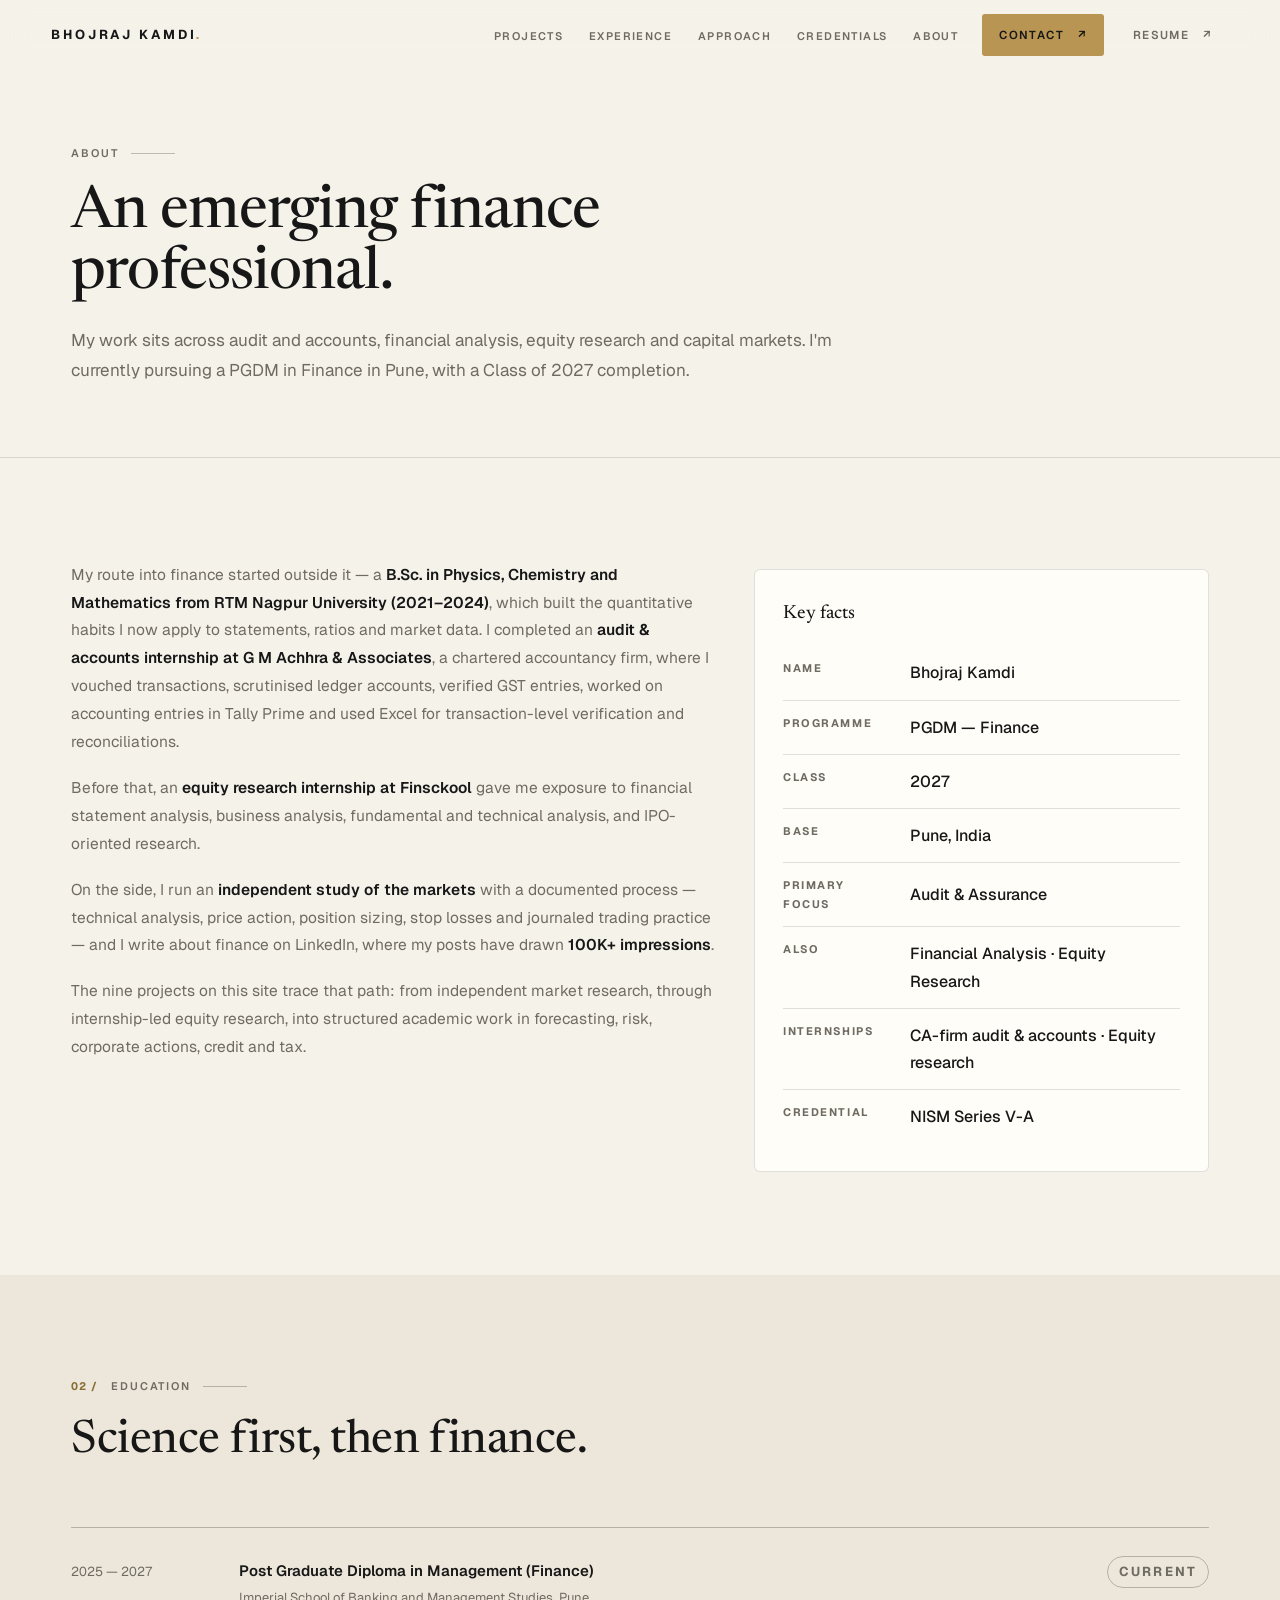
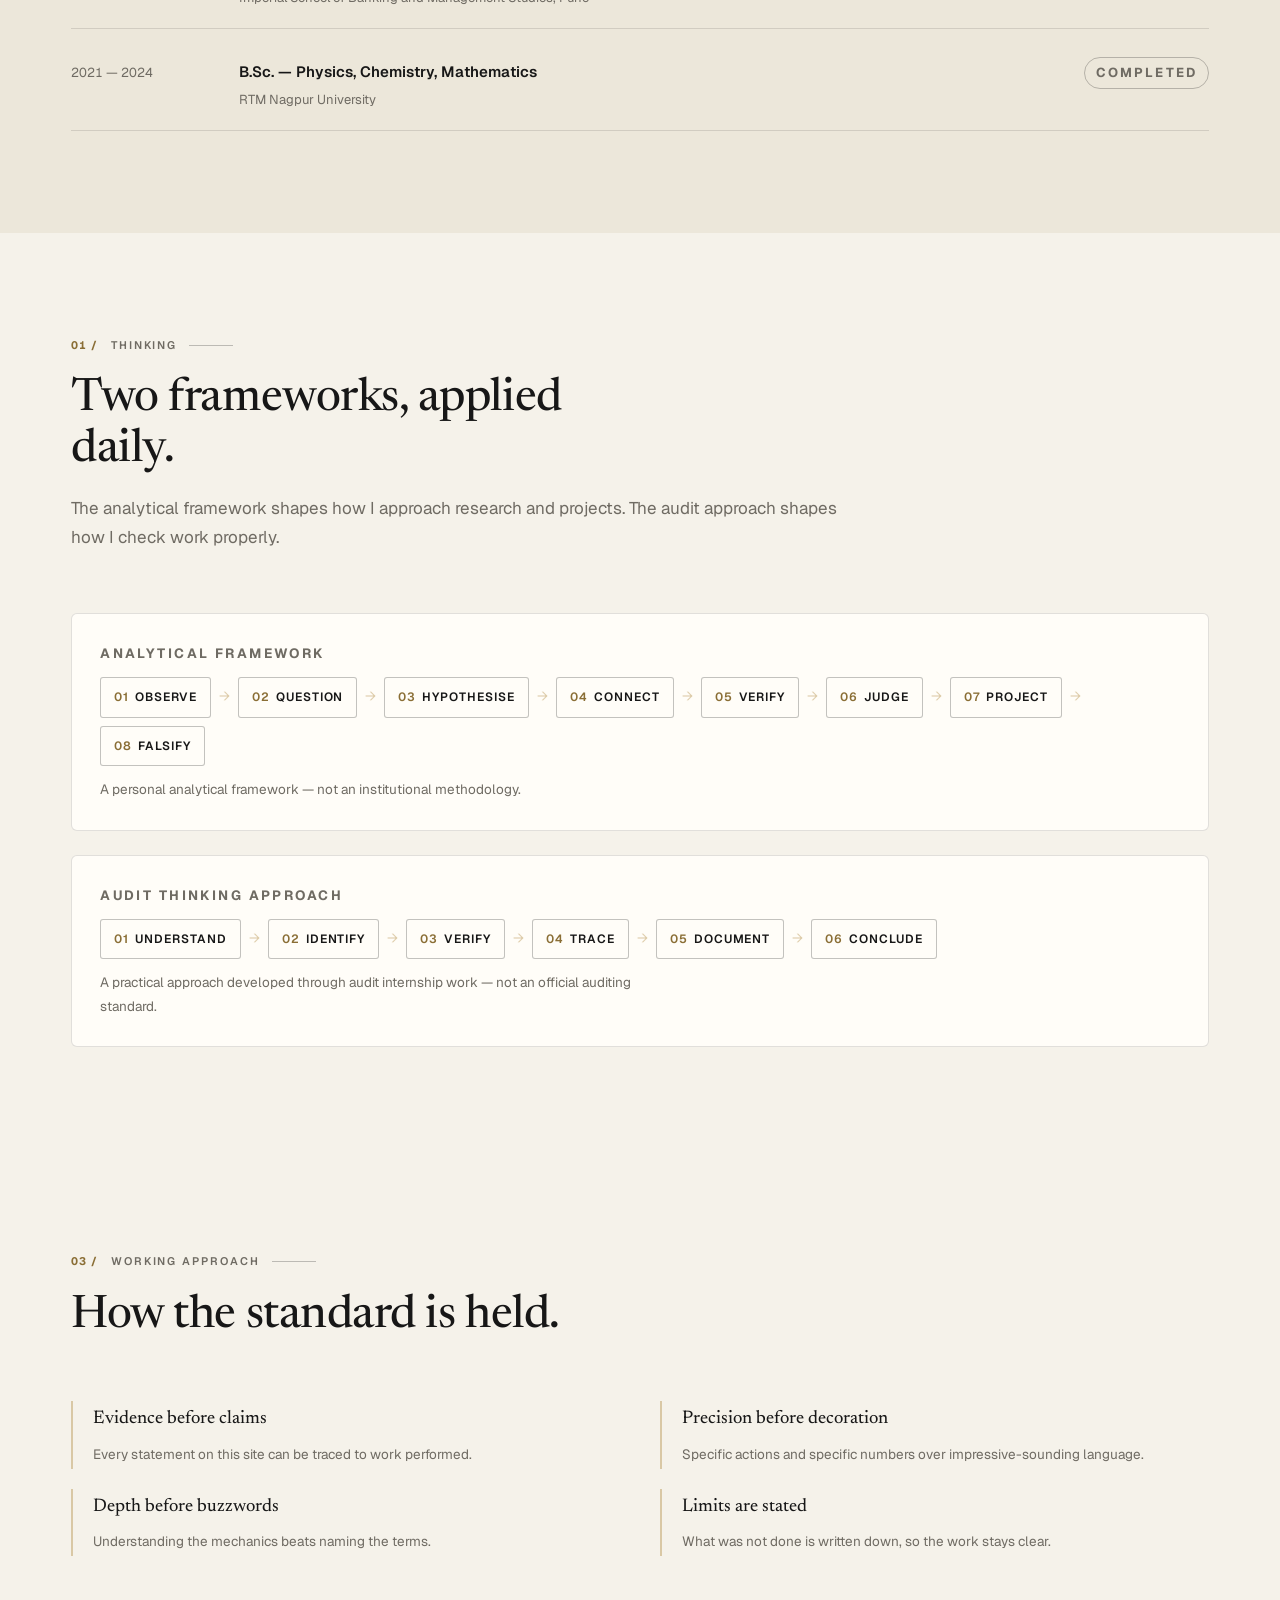
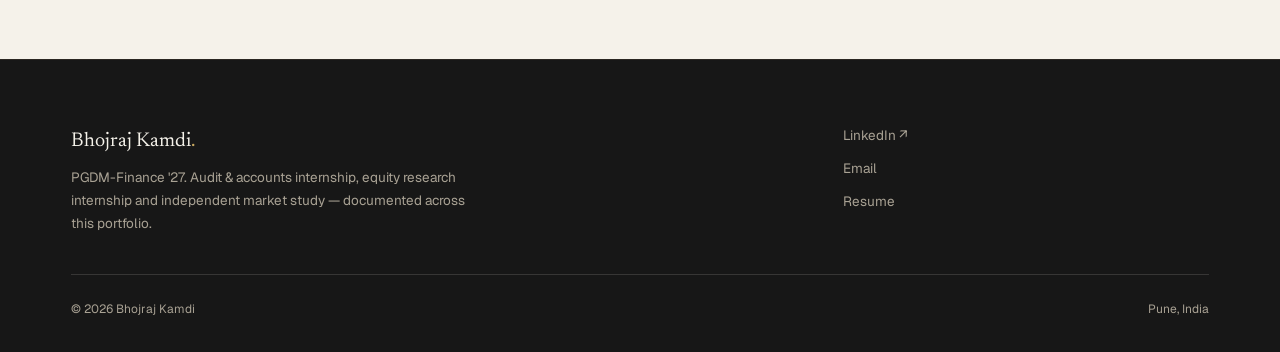
==== about.html @ 519ce66a "Publish premium finance portfolio — audit, research, credentials, IN PRACTICE archive" ====
<!DOCTYPE html>
<html lang="en">
<head>
  <meta charset="UTF-8">
  <meta name="viewport" content="width=device-width, initial-scale=1.0">
  <title>About — Bhojraj Kamdi</title>
  <meta name="description" content="About Bhojraj Kamdi — PGDM-Finance '27. Audit internship experience, equity research internship, independent market study, and the frameworks applied across the work.">
  <link rel="icon" type="image/svg+xml" href="assets/favicon.svg">
  <link rel="preconnect" href="https://fonts.googleapis.com">
  <link rel="preconnect" href="https://fonts.gstatic.com" crossorigin>
  <link href="https://fonts.googleapis.com/css2?family=Geist:wght@300..800&family=Newsreader:ital,opsz,wght@0,6..72,300..700;1,6..72,300..700&display=swap" rel="stylesheet">
  <link rel="stylesheet" href="assets/styles.css">
</head>
<body>
  <a class="skip-link" href="#main">Skip to content</a>

  <header class="topbar" id="topbar">
    <a class="brand" href="index.html">Bhojraj Kamdi<span class="brand-dot">.</span></a>
    <nav class="nav" aria-label="Primary">
      <ul>
        <li><a href="index.html#work">Projects</a></li>
        <li><a href="index.html#experience">Experience</a></li>
        <li><a href="index.html#approach">Approach</a></li>
        <li><a href="index.html#credentials">Credentials</a></li>
        <li><a href="index.html#about">About</a></li>
      </ul>
    </nav>
    <div class="topbar-actions">
      
      <a class="btn btn-solid btn-sm" href="index.html#contact">Contact<span class="arrow">&nbsp;↗</span></a>
      <a class="btn btn-ghost btn-sm" href="https://docs.google.com/document/d/1BFeB2oi3oYkQRqjwEmUpC3M__p_ACSpZ/edit" target="_blank" rel="noopener noreferrer">Resume<span class="arrow">&nbsp;↗</span></a>
    </div>
    <button class="nav-toggle" id="navToggle" aria-expanded="false" aria-label="Open menu" aria-controls="mobileMenu">
      <span class="bar"></span>
      <span class="bar"></span>
    </button>
  </header>

  <div class="mobile-menu" id="mobileMenu">
    <nav aria-label="Mobile">
      <a href="index.html#work">Projects</a>
      <a href="index.html#experience">Experience</a>
      <a href="index.html#approach">Approach</a>
      <a href="index.html#credentials">Credentials</a>
      <a href="index.html#about">About</a>
      <a href="index.html#contact">Contact</a>
    </nav>
    <div class="mm-actions">
      
      <a href="https://www.linkedin.com/in/bhojrajkamdi">LinkedIn ↗</a>
      <a href="https://docs.google.com/document/d/1BFeB2oi3oYkQRqjwEmUpC3M__p_ACSpZ/edit">Resume</a>
    </div>
  </div>

  <main id="main">
    <section class="page-hero">
      <div class="container">
        <p class="sec-label">About</p>
        <h1 class="rv">An emerging finance professional.</h1>
        <p class="lead rv d1">My work sits across audit and accounts, financial analysis, equity research and capital markets. I'm currently pursuing a PGDM in Finance in Pune, with a Class of 2027 completion.</p>
      </div>
    </section>

    <!-- BIO + FACTS -->
    <section class="section">
      <div class="container grid">
        <div class="col-7 story rv">
          <p>My route into finance started outside it — a <strong>B.Sc. in Physics, Chemistry and Mathematics from RTM Nagpur University (2021–2024)</strong>, which built the quantitative habits I now apply to statements, ratios and market data. I completed an <strong>audit &amp; accounts internship at G M Achhra &amp; Associates</strong>, a chartered accountancy firm, where I vouched transactions, scrutinised ledger accounts, verified GST entries, worked on accounting entries in Tally Prime and used Excel for transaction-level verification and reconciliations.</p>
          <p>Before that, an <strong>equity research internship at Finsckool</strong> gave me exposure to financial statement analysis, business analysis, fundamental and technical analysis, and IPO-oriented research.</p>
          <p>On the side, I run an <strong>independent study of the markets</strong> with a documented process — technical analysis, price action, position sizing, stop losses and journaled trading practice — and I write about finance on LinkedIn, where my posts have drawn <strong>100K+ impressions</strong>.</p>
          <p>The nine projects on this site trace that path: from independent market research, through internship-led equity research, into structured academic work in forecasting, risk, corporate actions, credit and tax.</p>
        </div>
        <div class="col-5 rv d1">
          <div class="focus-box mt-2">
            <h3>Key facts</h3>
            <table class="kv">
              <tr><th>Name</th><td>Bhojraj Kamdi</td></tr>
              <tr><th>Programme</th><td>PGDM — Finance</td></tr>
              <tr><th>Class</th><td>2027</td></tr>
              <tr><th>Base</th><td>Pune, India</td></tr>
              <tr><th>Primary focus</th><td>Audit &amp; Assurance</td></tr>
              <tr><th>Also</th><td>Financial Analysis · Equity Research</td></tr>
              <tr><th>Internships</th><td>CA-firm audit &amp; accounts · Equity research</td></tr>
              <tr><th>Credential</th><td>NISM Series V-A</td></tr>
            </table>
          </div>
        </div>
      </div>
    </section>

    <!-- EDUCATION -->
    <section class="section section--stone">
      <div class="container">
        <div class="sec-head rv">
          <p class="sec-label"><span class="num">02 /</span> Education</p>
          <h2 class="sec-title">Science first, then finance.</h2>
        </div>
        <div class="edu-list rv">
          <div class="edu-row">
            <span class="edu-year">2025 — 2027</span>
            <div><b>Post Graduate Diploma in Management (Finance)</b><span>Imperial School of Banking and Management Studies, Pune</span></div>
            <span class="tl-kind">Current</span>
          </div>
          <div class="edu-row">
            <span class="edu-year">2021 — 2024</span>
            <div><b>B.Sc. — Physics, Chemistry, Mathematics</b><span>RTM Nagpur University</span></div>
            <span class="tl-kind">Completed</span>
          </div>
        </div>
      </div>
    </section>

    <!-- THINKING -->
    <section class="section">
      <div class="container">
        <div class="sec-head rv">
          <p class="sec-label"><span class="num">01 /</span> Thinking</p>
          <h2 class="sec-title">Two frameworks, applied daily.</h2>
          <p class="lead">The analytical framework shapes how I approach research and projects. The audit approach shapes how I check work properly.</p>
        </div>

        <div class="grid row-gap-lg">
          <div class="col-12 rv">
            <div class="focus-box mt-0">
              <p class="focus-kicker mb-3">Analytical framework</p>
              <div class="chain">
                <span class="cstep"><i>01</i>Observe</span><span class="carrow">→</span>
                <span class="cstep"><i>02</i>Question</span><span class="carrow">→</span>
                <span class="cstep"><i>03</i>Hypothesise</span><span class="carrow">→</span>
                <span class="cstep"><i>04</i>Connect</span><span class="carrow">→</span>
                <span class="cstep"><i>05</i>Verify</span><span class="carrow">→</span>
                <span class="cstep"><i>06</i>Judge</span><span class="carrow">→</span>
                <span class="cstep"><i>07</i>Project</span><span class="carrow">→</span>
                <span class="cstep"><i>08</i>Falsify</span>
              </div>
              <p class="star-text mt-3">A personal analytical framework — not an institutional methodology.</p>
            </div>
          </div>
          <div class="col-12 rv d1">
            <div class="focus-box mt-0">
              <p class="focus-kicker mb-3">Audit thinking approach</p>
              <div class="chain">
                <span class="cstep"><i>01</i>Understand</span><span class="carrow">→</span>
                <span class="cstep"><i>02</i>Identify</span><span class="carrow">→</span>
                <span class="cstep"><i>03</i>Verify</span><span class="carrow">→</span>
                <span class="cstep"><i>04</i>Trace</span><span class="carrow">→</span>
                <span class="cstep"><i>05</i>Document</span><span class="carrow">→</span>
                <span class="cstep"><i>06</i>Conclude</span>
              </div>
              <p class="star-text mt-3">A practical approach developed through audit internship work — not an official auditing standard.</p>
            </div>
          </div>
        </div>
      </div>
    </section>

    <!-- PRINCIPLES -->
    <section class="section">
      <div class="container">
        <div class="sec-head rv">
          <p class="sec-label"><span class="num">03 /</span> Working approach</p>
          <h2 class="sec-title">How the standard is held.</h2>
        </div>
        <div class="principles">
          <div class="principle rv"><b>Evidence before claims</b><span>Every statement on this site can be traced to work performed.</span></div>
          <div class="principle rv d1"><b>Precision before decoration</b><span>Specific actions and specific numbers over impressive-sounding language.</span></div>
          <div class="principle rv"><b>Depth before buzzwords</b><span>Understanding the mechanics beats naming the terms.</span></div>
          <div class="principle rv d1"><b>Limits are stated</b><span>What was not done is written down, so the work stays clear.</span></div>
        </div>
      </div>
    </section>
  </main>

  <footer class="footer">
    <div class="container">
      <div class="footer-grid">
        <div class="footer-brand">
          <p class="serif">Bhojraj Kamdi<span class="brand-dot">.</span></p>
          <p>PGDM-Finance '27. Audit &amp; accounts internship, equity research internship and independent market study — documented across this portfolio.</p>
        </div>
        <div class="footer-links">
          
          <a href="https://www.linkedin.com/in/bhojrajkamdi">LinkedIn ↗</a>
          
          <a href="mailto:bhojrajkamdi14@gmail.com">Email</a>
          <a href="https://docs.google.com/document/d/1BFeB2oi3oYkQRqjwEmUpC3M__p_ACSpZ/edit">Resume</a>
        </div>
      </div>
      <div class="footer-bottom">
        <span>© <span id="year">2026</span> Bhojraj Kamdi</span>
        <span>Pune, India</span>
      </div>
    </div>
  </footer>

  <script src="assets/main.js"></script>
</body>
</html>
---- assets/styles.css ----
/* ============================================================
   BHOJRAJ KAMDI — DESIGN SYSTEM (DARK INSTITUTIONAL)
   Obsidian · Graphite · Warm Ivory · Stone · Champagne Gold
   ============================================================ */

/* ---------- 1. Tokens ---------- */

:root {
  /* Palette — warm ivory editorial */
  --obsidian: #0B0C0E;
  --graphite: #121417;
  --paper: #F5F2EA;
  --stone-bg: #ECE7DA;
  --ink: #171717;
  --slate: #6F6B63;
  --forest: #171717;
  --ivory: #F5F2EA;
  --bronze: #B89552;
  --sage: #718074;

  /* Derived (from palette only) */
  --bronze-soft: rgba(184, 149, 82, 0.10);
  --bronze-line: rgba(184, 149, 82, 0.45);
  --bronze-dim: #8A6E35;
  --line: rgba(23, 23, 23, 0.13);
  --line-strong: rgba(23, 23, 23, 0.26);
  --hairline: rgba(23, 23, 23, 0.07);
  --card: #FFFDF8;
  --shade: rgba(23, 23, 23, 0.08);
  --shade-deep: rgba(23, 23, 23, 0.18);

  /* Type */
  --serif: "Newsreader", Georgia, "Times New Roman", serif;
  --sans: "Geist", "Inter", system-ui, -apple-system, "Segoe UI", sans-serif;

  /* Spacing scale */
  --sp-1: 4px;
  --sp-2: 8px;
  --sp-3: 12px;
  --sp-4: 16px;
  --sp-5: 20px;
  --sp-6: 24px;
  --sp-7: 32px;
  --sp-8: 40px;
  --sp-9: 48px;
  --sp-10: 64px;
  --sp-11: 80px;
  --sp-12: 96px;
  --sp-13: 128px;

  --section-pad: clamp(64px, 8vw, 112px);
  --gap: clamp(20px, 2.6vw, 34px);

  --r-sm: 3px;
  --r-md: 6px;
  --r-lg: 10px;
  --r-pill: 999px;

  --shadow-sm: 0 1px 2px var(--shade);
  --shadow-md: 0 16px 32px -20px var(--shade-deep);
  --shadow-lg: 0 34px 70px -30px var(--shade-deep);

  --ease-main: cubic-bezier(0.16, 1, 0.3, 1);
  --ease-out: cubic-bezier(0, 0, 0.3, 1);
  --t-fast: 140ms;
  --t-med: 260ms;
  --t-slow: 520ms;
  --t-slower: 900ms;

  --container: 1240px;
  --container-narrow: 840px;
  --gutter: clamp(20px, 4vw, 56px);
}

/* Deep charcoal contrast section — local flips so components adapt. */
.section--dark {
  --ink: #F5F2EA;
  --slate: #A9A294;
  --line: rgba(245, 242, 234, 0.14);
  --line-strong: rgba(245, 242, 234, 0.3);
  --hairline: rgba(245, 242, 234, 0.08);
  --card: #201E1A;
  --bronze: #C9A961;
  --bronze-dim: #C9A961;
  --bronze-line: rgba(201, 169, 97, 0.5);
  --bronze-soft: rgba(201, 169, 97, 0.12);
  --shade: rgba(0, 0, 0, 0.35);
  --shade-deep: rgba(0, 0, 0, 0.6);
}

/* ---------- 2. Base ---------- */

*, *::before, *::after { box-sizing: border-box; }

html {
  scroll-behavior: smooth;
  scroll-padding-top: 96px;
  -webkit-text-size-adjust: 100%;
}

body {
  margin: 0;
  background: var(--paper);
  color: var(--ink);
  font-family: var(--sans);
  font-size: 16px;
  line-height: 1.7;
  font-weight: 400;
  -webkit-font-smoothing: antialiased;
  text-rendering: optimizeLegibility;
  overflow-x: hidden;
}

img, svg { display: block; max-width: 100%; }
a { color: inherit; text-decoration: none; }
button { font-family: inherit; }

::selection { background: var(--bronze); color: #171717; }

:focus-visible {
  outline: 2px solid var(--bronze);
  outline-offset: 3px;
  border-radius: 2px;
}

.skip-link {
  position: fixed;
  top: -80px;
  left: 20px;
  z-index: 2000;
  background: var(--bronze);
  color: #171717;
  padding: 12px 20px;
  font-size: 13px;
  font-weight: 600;
  letter-spacing: 0.04em;
  border-radius: var(--r-sm);
  transition: top 0.25s var(--ease-out);
}
.skip-link:focus { top: 14px; }

/* ---------- 3. Type utilities ---------- */

.serif { font-family: var(--serif); }
.tnum { font-variant-numeric: tabular-nums; }

.lead {
  font-size: 17px;
  line-height: 1.75;
  color: var(--slate);
  max-width: 70ch;
}
.lead strong { color: var(--ink); font-weight: 500; }

/* ---------- 4. Buttons & links ---------- */

.btn {
  display: inline-flex;
  align-items: center;
  justify-content: center;
  gap: 10px;
  font-size: 12.5px;
  font-weight: 600;
  letter-spacing: 0.12em;
  text-transform: uppercase;
  padding: 14px 22px;
  border-radius: var(--r-sm);
  border: 1px solid transparent;
  cursor: pointer;
  transition: transform var(--t-med) var(--ease-main), border-color var(--t-med) var(--ease-main),
              background var(--t-med) var(--ease-main), color var(--t-med) var(--ease-main);
  white-space: nowrap;
}
.btn .arrow { transition: transform var(--t-med) var(--ease-main); }
.btn:hover .arrow { transform: translateX(4px); }

.btn-solid {
  background: var(--bronze);
  color: #171717;
}
.btn-solid:hover { transform: translateY(-2px); box-shadow: var(--shadow-md); }

.btn-ghost {
  background: transparent;
  color: var(--slate);
  padding-inline: 6px;
}
.btn-ghost:hover { color: var(--ink); }

.btn-outline {
  background: transparent;
  color: var(--ink);
  border-color: var(--line-strong);
}
.btn-outline:hover { border-color: var(--bronze); color: var(--bronze-dim); transform: translateY(-2px); }

.btn-sm { padding: 10px 16px; font-size: 11.5px; }

.arrow-link {
  display: inline-flex;
  align-items: center;
  gap: 10px;
  font-size: 12.5px;
  font-weight: 700;
  letter-spacing: 0.12em;
  text-transform: uppercase;
  color: var(--bronze-dim);
  border-bottom: 1px solid var(--bronze-line);
  padding-bottom: 3px;
  transition: color var(--t-med) var(--ease-main), border-color var(--t-med) var(--ease-main);
}
.arrow-link .arrow { transition: transform var(--t-med) var(--ease-main); }
.arrow-link:hover { border-color: var(--bronze); }
.arrow-link:hover .arrow { transform: translateX(4px); }

.report-link-list { display: flex; flex-direction: column; align-items: flex-start; gap: 16px; }
.report-item { display: flex; flex-direction: column; align-items: flex-start; gap: 6px; margin-bottom: 14px; }
.report-item:last-child { margin-bottom: 0; }
.report-cap { font-size: 12px; letter-spacing: 0.05em; color: var(--slate); }

.pending-note {
  display: inline-flex;
  align-items: center;
  gap: 8px;
  font-size: 11.5px;
  font-weight: 600;
  letter-spacing: 0.1em;
  text-transform: uppercase;
  color: var(--slate);
  border: 1px dashed var(--line-strong);
  border-radius: var(--r-sm);
  padding: 11px 16px;
  cursor: not-allowed;
}

/* ---------- 5. Layout & rhythm ---------- */

.container {
  width: 100%;
  max-width: var(--container);
  margin-inline: auto;
  padding-inline: var(--gutter);
}
.container-narrow {
  width: 100%;
  max-width: var(--container-narrow);
  margin-inline: auto;
  padding-inline: var(--gutter);
}
.narrow { max-width: var(--container-narrow); margin-inline: auto; }

.grid {
  display: grid;
  grid-template-columns: repeat(12, 1fr);
  gap: var(--gap);
}
.col-1 { grid-column: span 1; } .col-2 { grid-column: span 2; }
.col-3 { grid-column: span 3; } .col-4 { grid-column: span 4; }
.col-5 { grid-column: span 5; } .col-6 { grid-column: span 6; }
.col-7 { grid-column: span 7; } .col-8 { grid-column: span 8; }
.col-9 { grid-column: span 9; } .col-10 { grid-column: span 10; }
.col-11 { grid-column: span 11; } .col-12 { grid-column: span 12; }

.section {
  padding-block: var(--section-pad);
  background: var(--paper);
}
.section--stone { background: var(--stone-bg); }
.section--dark { background: var(--forest); color: var(--ink); }
.section--ruled { border-top: 1px solid var(--line); }

.sec-head {
  max-width: var(--container-narrow);
  margin-bottom: clamp(36px, 5vw, 60px);
}

.sec-label {
  display: flex;
  align-items: center;
  gap: 12px;
  font-size: 11px;
  font-weight: 600;
  letter-spacing: 0.18em;
  text-transform: uppercase;
  color: var(--slate);
  margin: 0 0 20px;
}
.sec-label .num {
  font-weight: 700;
  color: var(--bronze-dim);
  font-variant-numeric: tabular-nums;
  letter-spacing: 0.1em;
}
.sec-label::after {
  content: "";
  height: 1px;
  width: 44px;
  background: var(--line-strong);
}

.sec-title {
  font-family: var(--serif);
  font-weight: 450;
  font-size: clamp(1.9rem, 3.6vw, 2.9rem);
  line-height: 1.1;
  letter-spacing: -0.01em;
  margin: 0 0 18px;
  max-width: 20ch;
  color: var(--ink);
}
.sec-title--wide { max-width: 26ch; }

.grid-center { align-items: center; }
.row-gap-lg { row-gap: var(--sp-6); }
.mt-0 { margin-top: 0 !important; }
.mt-2 { margin-top: var(--sp-2) !important; }
.mt-3 { margin-top: var(--sp-3) !important; }
.mt-4 { margin-top: var(--sp-4) !important; }
.mt-5 { margin-top: var(--sp-5) !important; }
.mt-8 { margin-top: var(--sp-8) !important; }
.mb-2 { margin-bottom: var(--sp-2) !important; }
.mb-3 { margin-bottom: var(--sp-3) !important; }
.mb-4 { margin-bottom: var(--sp-4) !important; }
.flex { display: flex; }
.flex-wrap { flex-wrap: wrap; }
.items-center { align-items: center; }
.gap-4 { gap: var(--sp-4); }

/* ---------- 6. Topbar ---------- */

.topbar {
  position: fixed;
  inset: 0 0 auto 0;
  z-index: 500;
  display: flex;
  align-items: center;
  gap: var(--sp-6);
  padding: 14px var(--gutter);
  background: rgba(245, 242, 234, 0.85);
  -webkit-backdrop-filter: blur(14px) saturate(1.05);
  backdrop-filter: blur(14px) saturate(1.05);
  border-bottom: 1px solid transparent;
  transition: border-color var(--t-med) var(--ease-out), background var(--t-med) var(--ease-out);
}
.topbar.scrolled {
  border-bottom-color: var(--line);
  background: rgba(245, 242, 234, 0.95);
}

.brand {
  font-size: 13px;
  font-weight: 700;
  letter-spacing: 0.22em;
  text-transform: uppercase;
  color: var(--ink);
  white-space: nowrap;
}
.brand-dot { color: var(--bronze); }

.nav { margin-left: auto; }
.nav ul {
  display: flex;
  align-items: center;
  gap: clamp(16px, 2vw, 28px);
  list-style: none;
  margin: 0;
  padding: 0;
}
.nav a {
  position: relative;
  font-size: 11px;
  font-weight: 600;
  letter-spacing: 0.13em;
  text-transform: uppercase;
  color: var(--slate);
  padding-block: 6px;
  transition: color var(--t-fast) var(--ease-out);
}
.nav a:hover { color: var(--ink); }
.nav a[aria-current="page"] { color: var(--ink); }
.nav a[aria-current="page"]::after {
  content: "";
  position: absolute;
  left: 0; right: 0; bottom: 0;
  height: 2px;
  background: var(--bronze);
}

.topbar-actions { display: flex; align-items: center; gap: var(--sp-3); }

/* ---------- 7. Mobile menu ---------- */

.nav-toggle {
  display: none;
  flex-direction: column;
  justify-content: center;
  align-items: flex-end;
  gap: 6px;
  width: 44px;
  height: 44px;
  padding: 12px;
  background: transparent;
  border: 1px solid var(--line-strong);
  border-radius: var(--r-sm);
  cursor: pointer;
}
.nav-toggle .bar {
  width: 20px;
  height: 1.5px;
  background: var(--ink);
  transition: transform var(--t-med) var(--ease-main);
}
.nav-toggle[aria-expanded="true"] .bar:nth-child(1) { transform: translateY(3.75px) rotate(45deg); }
.nav-toggle[aria-expanded="true"] .bar:nth-child(2) { transform: translateY(-3.75px) rotate(-45deg); }

.mobile-menu {
  position: fixed;
  inset: 0;
  z-index: 490;
  background: var(--paper);
  display: flex;
  flex-direction: column;
  justify-content: center;
  padding: 96px var(--gutter) 48px;
  opacity: 0;
  visibility: hidden;
  transform: translateY(-12px);
  transition: opacity var(--t-slow) var(--ease-main), transform var(--t-slow) var(--ease-main), visibility 0s linear var(--t-slow);
}
.mobile-menu.open {
  opacity: 1;
  visibility: visible;
  transform: none;
  transition: opacity var(--t-slow) var(--ease-main), transform var(--t-slow) var(--ease-main), visibility 0s;
}
.mobile-menu nav a {
  display: flex;
  align-items: baseline;
  gap: 16px;
  font-family: var(--serif);
  font-size: 30px;
  color: var(--ink);
  padding: 12px 0;
  border-bottom: 1px solid var(--line);
}
.mobile-menu nav a .mnum {
  font-family: var(--sans);
  font-size: 11px;
  font-weight: 700;
  letter-spacing: 0.14em;
  color: var(--bronze-dim);
}
.mm-actions { display: flex; flex-wrap: wrap; gap: var(--sp-3); margin-top: var(--sp-8); }
.mm-actions a {
  font-size: 12px;
  font-weight: 600;
  letter-spacing: 0.1em;
  text-transform: uppercase;
  color: var(--ink);
  border: 1px solid var(--line-strong);
  padding: 13px 18px;
  border-radius: var(--r-sm);
}

/* ---------- 8. Hero ---------- */

.hero {
  position: relative;
  padding-top: clamp(120px, 15vh, 176px);
  padding-bottom: clamp(56px, 7vw, 96px);
  overflow: hidden;
  background: var(--paper);
}
.hero-inner {
  display: grid;
  grid-template-columns: 10fr 9fr;
  gap: clamp(28px, 3.5vw, 52px);
  align-items: center;
}

.hero-eyebrow {
  display: flex;
  align-items: center;
  gap: 12px;
  font-size: 11px;
  font-weight: 700;
  letter-spacing: 0.2em;
  text-transform: uppercase;
  color: var(--slate);
  margin: 0 0 var(--sp-5);
}
.hero-eyebrow::before { content: ""; width: 32px; height: 1px; background: var(--bronze); }

.hero-name {
  font-family: var(--serif);
  font-weight: 450;
  font-size: clamp(3rem, 7.2vw, 5.4rem);
  line-height: 0.98;
  letter-spacing: -0.02em;
  margin: 0 0 var(--sp-4);
  color: var(--ink);
}
.hero-tag {
  font-size: 13px;
  font-weight: 700;
  letter-spacing: 0.2em;
  text-transform: uppercase;
  color: var(--ink);
  margin: 0 0 var(--sp-4);
}
.hero-tag .rule { display: inline-block; width: 28px; height: 1px; background: var(--bronze); vertical-align: middle; margin-right: 12px; }
.hero-school {
  font-size: 12.5px;
  letter-spacing: 0.06em;
  color: var(--slate);
  margin: 0 0 var(--sp-4);
  max-width: 58ch;
  line-height: 1.7;
}

.hero-areas {
  font-family: var(--serif);
  font-size: clamp(1.15rem, 1.9vw, 1.45rem);
  font-weight: 400;
  color: var(--ink);
  margin: 0 0 var(--sp-6);
  line-height: 1.5;
}
.hero-areas .sep { color: var(--bronze); padding-inline: 8px; }

.hero-lede {
  color: var(--slate);
  font-size: 16.5px;
  line-height: 1.75;
  max-width: 52ch;
  margin: 0 0 var(--sp-8);
}

.hero-actions {
  display: flex;
  flex-wrap: wrap;
  align-items: center;
  gap: var(--sp-4) var(--sp-5);
}
.hero-utils {
  display: flex;
  flex-wrap: wrap;
  gap: 8px 22px;
  margin-top: 26px;
  font-size: 12px;
  font-weight: 600;
  letter-spacing: 0.12em;
  text-transform: uppercase;
}
.hero-utils a {
  color: var(--slate);
  border-bottom: 1px solid var(--line-strong);
  padding-bottom: 2px;
  transition: color var(--t-fast) var(--ease-out), border-color var(--t-fast) var(--ease-out);
}
.hero-utils a:hover { color: var(--bronze-dim); border-color: var(--bronze-line); }

.hero-availability {
  display: flex;
  align-items: center;
  gap: 10px;
  font-size: 11px;
  font-weight: 600;
  letter-spacing: 0.16em;
  text-transform: uppercase;
  color: var(--slate);
  margin: 0 0 var(--sp-5);
}
.avail-dot {
  flex: none;
  width: 6px;
  height: 6px;
  border-radius: 50%;
  background: var(--bronze);
}
.exp-group-label {
  font-size: 11px;
  font-weight: 700;
  letter-spacing: 0.18em;
  text-transform: uppercase;
  color: var(--slate);
  margin: 0 0 18px;
  display: flex;
  align-items: center;
  gap: 12px;
}
.exp-group-label::after { content: ""; height: 1px; width: 44px; background: var(--line-strong); }
.timeline + .exp-group-label { margin-top: 40px; }
.tl-featured + .exp-group-label { margin-top: 44px; }

.hero-media { perspective: 1200px; }
.hero-media.anim { animation-duration: 650ms; }

.portrait-stage { position: relative; width: 100%; max-width: 340px; justify-self: end; }

/* Profile photograph — sharp separation, thin keyline, offset gold detail. */
.photo-plate {
  position: relative;
  margin: 0;
  background: transparent;
  border: none;
  border-radius: 0;
  padding: 0;
  box-shadow: none;
}
.photo-plate::after {
  content: "";
  position: absolute;
  inset: 0;
  transform: translate(10px, 10px);
  border: 1px solid rgba(184, 149, 82, 0.3);
  border-radius: var(--r-sm);
  pointer-events: none;
}
.portrait {
  display: block;
  width: 100%;
  height: auto;
  aspect-ratio: 4 / 5;
  object-fit: cover;
  object-position: 50% 14%;
  border: 1px solid #101010;
  border-radius: var(--r-sm);
  background: #F5F2EA;
  box-shadow: 0 24px 48px -30px rgba(23, 23, 23, 0.28);
}
.portrait-vlabel {
  position: absolute;
  left: -34px;
  top: 50%;
  transform: translateY(-50%) rotate(180deg);
  writing-mode: vertical-rl;
  font-size: 11px;
  font-weight: 700;
  letter-spacing: 0.22em;
  text-transform: uppercase;
  color: var(--slate);
  white-space: nowrap;
  z-index: 2;
}
.portrait-hlabel {
  display: none;
  margin: 14px auto 0;
  font-size: 11px;
  font-weight: 700;
  letter-spacing: 0.22em;
  text-transform: uppercase;
  color: var(--slate);
  text-align: center;
}
.portrait-index {
  position: absolute;
  top: -34px;
  right: 0;
  font-size: 10.5px;
  font-weight: 700;
  letter-spacing: 0.24em;
  text-transform: uppercase;
  color: var(--slate);
}

/* ---------- 9. Hero load sequence ---------- */

@keyframes heroFade {
  from { opacity: 0; transform: translateY(16px); }
  to { opacity: 1; transform: none; }
}
.hero .anim { animation: heroFade var(--t-slower) var(--ease-main) both; }
.anim-2 { animation-delay: 90ms; }
.anim-3 { animation-delay: 180ms; }
.anim-4 { animation-delay: 270ms; }
.anim-5 { animation-delay: 360ms; }

/* ---------- 10. Evidence ---------- */

.proof-list { border-top: 1px solid var(--line-strong); }
.proof-row {
  display: grid;
  grid-template-columns: auto 1fr;
  gap: clamp(20px, 4vw, 64px);
  align-items: baseline;
  padding: clamp(22px, 3.4vw, 36px) 0;
  border-bottom: 1px solid var(--line);
}
.proof-num {
  font-weight: 700;
  font-size: clamp(2.8rem, 6vw, 4.6rem);
  line-height: 1;
  letter-spacing: -0.03em;
  color: var(--ink);
  font-variant-numeric: tabular-nums;
  white-space: nowrap;
}
.proof-label {
  font-size: 12.5px;
  font-weight: 600;
  letter-spacing: 0.16em;
  text-transform: uppercase;
  color: var(--slate);
  padding-bottom: 8px;
}

/* ---------- 11. Focus columns ---------- */

.ed-grid {
  display: grid;
  grid-template-columns: repeat(4, 1fr);
  gap: 0;
  border-top: 1px solid var(--line-strong);
}
.ed-col { padding: clamp(22px, 2.6vw, 32px) clamp(16px, 2vw, 28px) 4px; }
.ed-col + .ed-col { border-left: 1px solid var(--line); }
.ed-col:first-child { padding-left: 0; }
.ed-col h3 {
  font-family: var(--serif);
  font-weight: 450;
  font-size: clamp(1.2rem, 1.9vw, 1.5rem);
  margin: 0 0 4px;
  color: var(--ink);
}
.ed-col .ed-index {
  display: block;
  font-size: 11px;
  font-weight: 700;
  color: var(--bronze-dim);
  letter-spacing: 0.2em;
  margin-bottom: 10px;
  font-variant-numeric: tabular-nums;
}
.ed-col p { font-size: 13.5px; color: var(--slate); line-height: 1.7; margin: 12px 0 0; }

/* ---------- 12. Timeline ---------- */

.timeline { position: relative; margin-top: 8px; max-width: 880px; }
.timeline::before {
  content: "";
  position: absolute;
  left: 5px;
  top: 8px;
  bottom: 8px;
  width: 1px;
  background: var(--line-strong);
}
.tl-item { position: relative; padding: 0 0 clamp(30px, 4vw, 44px) clamp(30px, 4.5vw, 48px); }
.tl-item:last-child { padding-bottom: 0; }
.tl-item::before {
  content: "";
  position: absolute;
  left: 1px;
  top: 9px;
  width: 9px;
  height: 9px;
  border-radius: 50%;
  background: var(--paper);
  border: 1.5px solid var(--bronze);
}
.tl-year {
  font-size: 11px;
  font-weight: 700;
  letter-spacing: 0.2em;
  color: var(--bronze-dim);
  font-variant-numeric: tabular-nums;
}
.tl-item h3 {
  font-family: var(--serif);
  font-weight: 450;
  font-size: clamp(1.3rem, 2.2vw, 1.7rem);
  margin: 6px 0 2px;
  color: var(--ink);
}
.tl-role {
  font-size: 12px;
  font-weight: 600;
  letter-spacing: 0.1em;
  text-transform: uppercase;
  color: var(--ink);
}
.tl-period {
  font-size: 12px;
  letter-spacing: 0.08em;
  text-transform: uppercase;
  color: var(--slate);
  font-variant-numeric: tabular-nums;
  margin-left: 12px;
}
.tl-kind {
  display: inline-block;
  font-size: 10px;
  font-weight: 700;
  letter-spacing: 0.16em;
  text-transform: uppercase;
  color: var(--slate);
  border: 1px solid var(--line-strong);
  border-radius: var(--r-pill);
  padding: 4px 11px;
  margin-top: 10px;
}
.star-text { color: var(--slate); font-size: 14.5px; line-height: 1.75; margin: 10px 0 0; max-width: 62ch; }

/* Flagship experience — deep charcoal slab, champagne keylines. */
.tl-featured {
  --ink: #F5F2EA;
  --slate: #A9A294;
  --line: rgba(245, 242, 234, 0.14);
  --line-strong: rgba(245, 242, 234, 0.3);
  --hairline: rgba(245, 242, 234, 0.08);
  --bronze: #C9A961;
  --bronze-dim: #C9A961;
  --bronze-line: rgba(201, 169, 97, 0.5);
  background: #171717;
  border: 1px solid var(--bronze-line);
  border-radius: var(--r-lg);
  padding: clamp(26px, 3.6vw, 44px);
  margin: clamp(28px, 4vw, 44px) 0;
  box-shadow: var(--shadow-lg);
}
.tl-featured .tl-year { color: var(--bronze); }
.tl-featured h3 { color: var(--ink); }
.tl-featured .tl-role { color: var(--ink); }
.tl-featured .star-text { color: var(--slate); }
.tl-featured .tl-kind { color: var(--bronze-dim); border-color: var(--bronze-line); }
.star-kicker {
  display: block;
  font-size: 10.5px;
  font-weight: 700;
  letter-spacing: 0.2em;
  text-transform: uppercase;
  color: var(--bronze);
  margin-bottom: 8px;
}
.star4 { display: grid; grid-template-columns: 1fr 1fr; gap: 22px 36px; margin-top: 22px; }
.tool-row { display: flex; flex-wrap: wrap; gap: 8px; margin-top: 14px; }
.action-list { list-style: none; margin: 0; padding: 0; }
.action-list li {
  display: flex;
  gap: 12px;
  padding-block: 8px;
  border-bottom: 1px solid var(--hairline);
  font-size: 14px;
  color: var(--slate);
}
.action-list li::before {
  content: "";
  flex: none;
  width: 5px;
  height: 5px;
  margin-top: 10px;
  background: var(--bronze);
  border-radius: 1px;
}
.learn-line { border-left: 2px solid var(--bronze-line); padding-left: 18px; margin-top: 22px; }
.learn-line p { color: var(--slate); font-size: 14px; margin: 0; max-width: 64ch; }
.result-strip {
  display: flex;
  flex-wrap: wrap;
  gap: var(--sp-5) var(--sp-9);
  margin-top: var(--sp-5);
  padding-top: var(--sp-5);
  border-top: 1px solid var(--line);
}
.result-item b {
  display: block;
  font-weight: 700;
  font-size: 1.9rem;
  letter-spacing: -0.02em;
  color: var(--ink);
  font-variant-numeric: tabular-nums;
}
.result-item span {
  font-size: 11px;
  letter-spacing: 0.14em;
  text-transform: uppercase;
  color: var(--slate);
}

/* ---------- 13. Approach workflow (dark) ---------- */

.flow { display: flex; flex-wrap: wrap; gap: 0; margin-top: 12px; border-top: 1px solid var(--line-strong); }
.flow-step {
  flex: 1 1 120px;
  padding: 20px 18px 22px 0;
  margin-right: 18px;
  border-bottom: 1px solid var(--line);
}
.flow-step i {
  display: block;
  font-style: normal;
  font-size: 11px;
  font-weight: 700;
  letter-spacing: 0.18em;
  color: var(--bronze);
  font-variant-numeric: tabular-nums;
  margin-bottom: 8px;
}
.flow-step b {
  font-family: var(--serif);
  font-weight: 450;
  font-size: 1.35rem;
  color: var(--ink);
}
.flow-note { color: var(--slate); font-size: 13px; margin: 20px 0 0; max-width: 62ch; }

/* Miniature applications — the approach demonstrated on real work. */
.mini-grid { display: grid; grid-template-columns: repeat(3, 1fr); gap: var(--gap); margin-top: clamp(36px, 5vw, 56px); }
.mini { border-top: 1px solid var(--line-strong); padding-top: 18px; }
.mini p { color: var(--slate); font-size: 13.5px; line-height: 1.75; margin: 0; }

.audit-flow { display: flex; flex-wrap: wrap; align-items: center; gap: 10px; margin-top: 12px; }
.audit-flow .astep {
  border: 1px solid var(--line-strong);
  border-radius: var(--r-sm);
  padding: 10px 18px;
  font-size: 12px;
  font-weight: 700;
  letter-spacing: 0.12em;
  text-transform: uppercase;
  color: var(--ink);
}
.audit-flow .astep i { font-style: normal; color: var(--bronze); margin-right: 8px; font-variant-numeric: tabular-nums; }
.audit-flow .farrow { color: var(--bronze); font-size: 15px; }

/* ---------- 14. Featured cases + accordions ---------- */

.case { padding: clamp(36px, 5vw, 64px) 0; border-top: 1px solid var(--line-strong); }
.case:first-of-type { border-top: none; padding-top: 4px; }
.case-top { display: grid; grid-template-columns: 88px 1fr; gap: clamp(18px, 3vw, 36px); margin-bottom: 8px; }
.case-num {
  font-family: var(--serif);
  font-size: clamp(2.2rem, 3.4vw, 3rem);
  font-weight: 400;
  color: var(--bronze);
  line-height: 1;
  font-variant-numeric: tabular-nums;
}
.case-type {
  display: block;
  font-size: 10.5px;
  font-weight: 700;
  letter-spacing: 0.18em;
  text-transform: uppercase;
  color: var(--slate);
  margin-bottom: 10px;
}
.case-title {
  font-family: var(--serif);
  font-weight: 450;
  font-size: clamp(1.6rem, 3.2vw, 2.4rem);
  line-height: 1.12;
  margin: 0 0 14px;
  max-width: 26ch;
  color: var(--ink);
}
.case-lede { color: var(--slate); font-size: 15px; max-width: 60ch; margin: 0; }
.sub-list { display: flex; flex-wrap: wrap; gap: 8px 20px; margin: 18px 0 4px; font-size: 13px; color: var(--slate); }
.sub-list b { color: var(--bronze-dim); font-weight: 700; margin-right: 6px; font-variant-numeric: tabular-nums; }

.acc { border-top: 1px solid var(--line); margin-top: 20px; }
.acc-item { border-bottom: 1px solid var(--line); }
.acc-btn {
  display: flex;
  align-items: center;
  justify-content: space-between;
  gap: 16px;
  width: 100%;
  background: none;
  border: none;
  font-family: var(--sans);
  padding: 18px 4px;
  cursor: pointer;
  font-size: 12px;
  font-weight: 700;
  letter-spacing: 0.16em;
  text-transform: uppercase;
  color: var(--ink);
  text-align: left;
}
.acc-btn .plus {
  position: relative;
  flex: none;
  width: 30px;
  height: 30px;
  border: 1px solid var(--line-strong);
  border-radius: 50%;
  transition: background var(--t-med) var(--ease-main), border-color var(--t-med) var(--ease-main), transform var(--t-med) var(--ease-main);
}
.acc-btn .plus::before, .acc-btn .plus::after {
  content: "";
  position: absolute;
  left: 50%; top: 50%;
  background: var(--ink);
  transition: background var(--t-fast) var(--ease-out), transform var(--t-med) var(--ease-main);
}
.acc-btn .plus::before { width: 11px; height: 1.5px; transform: translate(-50%, -50%); }
.acc-btn .plus::after { width: 1.5px; height: 11px; transform: translate(-50%, -50%); }
.acc-btn:hover .plus { border-color: var(--bronze); }
.acc-btn[aria-expanded="true"] .plus { background: var(--bronze); border-color: var(--bronze); transform: rotate(45deg); }
.acc-btn[aria-expanded="true"] .plus::before,
.acc-btn[aria-expanded="true"] .plus::after { background: #171717; }
.acc-panel { display: grid; grid-template-rows: 0fr; transition: grid-template-rows var(--t-slow) var(--ease-main); }
.acc-item.open .acc-panel { grid-template-rows: 1fr; }
.acc-panel-inner { overflow: hidden; }
.acc-panel-inner > div { padding: 2px 4px 24px; max-width: 68ch; color: var(--slate); font-size: 14.5px; line-height: 1.75; }
.case-cta { margin-top: 22px; }

/* ---------- 15. Research library + filters ---------- */

.filters { display: flex; flex-wrap: wrap; gap: 10px; margin: 0 0 26px; }
.fchip {
  font-family: var(--sans);
  font-size: 11px;
  font-weight: 700;
  letter-spacing: 0.14em;
  text-transform: uppercase;
  color: var(--slate);
  background: transparent;
  border: 1px solid var(--line-strong);
  border-radius: var(--r-pill);
  padding: 10px 18px;
  cursor: pointer;
  transition: color var(--t-fast) var(--ease-out), border-color var(--t-fast) var(--ease-out), background var(--t-fast) var(--ease-out);
}
.fchip:hover { border-color: var(--bronze); color: var(--ink); }
.fchip[aria-pressed="true"] { background: var(--bronze); border-color: var(--bronze); color: #171717; }
.fchip .cnt { opacity: 0.65; font-weight: 600; margin-left: 6px; }

.lib { border-top: 1px solid var(--line-strong); }
.lib-row { border-bottom: 1px solid var(--line); }
.lib-row[hidden] { display: none; }
.lib-head {
  display: grid;
  grid-template-columns: 64px 1fr auto 40px;
  gap: clamp(14px, 2.4vw, 28px);
  align-items: center;
  width: 100%;
  background: none;
  border: none;
  padding: 22px 8px;
  cursor: pointer;
  text-align: left;
  font-family: var(--sans);
  transition: background var(--t-fast) var(--ease-out);
}
a.lib-head { display: grid; }
.lib-head:hover { background: var(--bronze-soft); }
.lib-num {
  font-family: var(--serif);
  font-size: 1.3rem;
  color: var(--bronze);
  font-variant-numeric: tabular-nums;
  transition: transform var(--t-med) var(--ease-main);
}
.lib-head:hover .lib-num { transform: translateX(6px); }
.lib-name { font-weight: 600; font-size: 16px; color: var(--ink); }
.lib-name .lib-cat { display: block; font-size: 10.5px; font-weight: 700; letter-spacing: 0.14em; text-transform: uppercase; color: var(--slate); margin-top: 4px; }
.lib-meta { font-size: 11.5px; font-weight: 600; letter-spacing: 0.12em; text-transform: uppercase; color: var(--slate); text-align: right; }
.lib-arrow {
  font-size: 18px;
  color: var(--bronze);
  opacity: 0;
  transform: translateX(-8px);
  transition: opacity var(--t-med) var(--ease-main), transform var(--t-med) var(--ease-main);
}
.lib-head:hover .lib-arrow { opacity: 1; transform: none; }
.lib-detail { display: grid; grid-template-rows: 0fr; transition: grid-template-rows var(--t-slow) var(--ease-main); }
.lib-row.open .lib-detail { grid-template-rows: 1fr; }
.lib-detail-inner { overflow: hidden; }
.lib-detail-inner > div { padding: 0 8px 28px 92px; max-width: 78ch; }
.lib-field { font-size: 14px; color: var(--slate); line-height: 1.7; margin: 0 0 10px; }
.lib-field > b {
  display: inline;
  font-size: 10.5px;
  font-weight: 700;
  letter-spacing: 0.16em;
  text-transform: uppercase;
  color: var(--bronze-dim);
  margin-right: 10px;
}

/* ---------- 16. Credentials archive ---------- */

.cred-arch { border-top: 1px solid var(--line-strong); }
.cred-cat {
  display: grid;
  grid-template-columns: 260px 1fr;
  gap: clamp(20px, 3vw, 48px);
  padding: clamp(26px, 3.6vw, 40px) 0;
  border-bottom: 1px solid var(--line);
}
.cred-cat h3 { font-family: var(--serif); font-weight: 450; font-size: 1.3rem; margin: 0 0 6px; color: var(--ink); }
.cred-cat > div > p { color: var(--slate); font-size: 13.5px; margin: 0; }
.cred-rows { display: flex; flex-direction: column; }
.cred-row {
  display: grid;
  grid-template-columns: 150px 1fr auto;
  gap: 18px;
  align-items: center;
  padding: 18px 8px;
  border-bottom: 1px solid var(--hairline);
  border-radius: var(--r-sm);
  transition: background var(--t-fast) var(--ease-out);
}
.cred-row:last-child { border-bottom: none; }
.cred-row:hover { background: var(--bronze-soft); }
.cred-tag {
  font-size: 10px;
  font-weight: 700;
  letter-spacing: 0.14em;
  text-transform: uppercase;
  color: var(--bronze-dim);
  border: 1px solid var(--bronze-line);
  border-radius: var(--r-pill);
  padding: 4px 11px;
  white-space: nowrap;
  justify-self: start;
}
.cred-tag--quiet { color: var(--slate); border-color: var(--line-strong); }
.cred-row b { display: block; font-weight: 600; font-size: 15px; color: var(--ink); }
.cred-row span.sub { font-size: 13px; color: var(--slate); }
.cert-link {
  font-size: 11.5px;
  font-weight: 700;
  letter-spacing: 0.12em;
  text-transform: uppercase;
  color: var(--bronze-dim);
  border-bottom: 1px solid var(--bronze-line);
  padding-bottom: 2px;
  white-space: nowrap;
  transition: color var(--t-fast) var(--ease-out);
}
.cert-link:hover { color: var(--bronze); }

.cred-block { padding-block: clamp(24px, 3vw, 36px); }
.cred-block + .cred-block { border-top: 1px solid var(--line); }
.cred-block h3 { font-family: var(--serif); font-weight: 450; font-size: 1.25rem; margin: 0 0 6px; }
.cred-block .cred-desc { color: var(--slate); font-size: 14px; margin: 0 0 20px; max-width: 60ch; }
.cred-grid { display: grid; grid-template-columns: 1fr 1fr; gap: var(--gap); }
.cred-card {
  border: 1px solid var(--line);
  border-radius: var(--r-md);
  background: var(--card);
  padding: clamp(22px, 3vw, 30px);
  transition: transform var(--t-med) var(--ease-main), box-shadow var(--t-med) var(--ease-main);
}
.cred-card:hover { transform: translateY(-3px); box-shadow: var(--shadow-md); }
.cred-status {
  display: inline-flex;
  font-size: 10.5px;
  font-weight: 700;
  letter-spacing: 0.16em;
  text-transform: uppercase;
  color: var(--bronze-dim);
  border: 1px solid var(--bronze-line);
  border-radius: var(--r-pill);
  padding: 6px 12px;
  margin-bottom: 16px;
}
.cred-status--tiered { color: var(--slate); border-color: var(--line-strong); }
.cred-code { font-family: var(--serif); font-size: 1.3rem; font-weight: 450; color: var(--ink); margin: 0 0 4px; }
.cred-name { color: var(--slate); font-size: 14px; margin: 0 0 16px; }
.cred-meta { display: flex; flex-wrap: wrap; gap: 10px 22px; padding-top: 16px; border-top: 1px solid var(--line); font-size: 12px; color: var(--slate); }
.cred-meta b { color: var(--ink); font-weight: 600; }
.cred-note { font-size: 12px; color: var(--slate); margin: 12px 0 0; }
.cred-empty { border: 1px dashed var(--line-strong); border-radius: var(--r-md); padding: 22px 20px; color: var(--slate); font-size: 13.5px; }

/* ---------- 17. Legacy blocks (sub-pages) ---------- */

.page-hero {
  padding-top: clamp(120px, 16vh, 176px);
  padding-bottom: clamp(40px, 6vw, 72px);
  border-bottom: 1px solid var(--line);
  background: var(--paper);
}
.page-hero h1 {
  font-family: var(--serif);
  font-weight: 450;
  font-size: clamp(2.2rem, 5vw, 3.7rem);
  line-height: 1.04;
  letter-spacing: -0.015em;
  margin: 0 0 20px;
  max-width: 18ch;
  color: var(--ink);
}
.page-hero .lead { margin: 0; }

.exp {
  padding: clamp(26px, 3.6vw, 38px);
  border: 1px solid var(--line);
  border-radius: var(--r-md);
  background: var(--card);
}
.exp + .exp { margin-top: var(--sp-5); }
.exp-head {
  display: flex;
  flex-wrap: wrap;
  justify-content: space-between;
  align-items: flex-start;
  gap: var(--sp-3);
  padding-bottom: var(--sp-5);
  border-bottom: 1px solid var(--line);
  margin-bottom: var(--sp-5);
}
.exp-org { font-family: var(--serif); font-weight: 450; font-size: clamp(1.2rem, 2vw, 1.5rem); margin: 0 0 2px; }
.exp-role { font-size: 12.5px; font-weight: 600; letter-spacing: 0.1em; text-transform: uppercase; color: var(--bronze-dim); }
.exp-period { font-size: 12px; letter-spacing: 0.1em; text-transform: uppercase; color: var(--slate); white-space: nowrap; padding-top: 4px; }
.exp-kind {
  display: inline-block;
  font-size: 10px;
  font-weight: 700;
  letter-spacing: 0.16em;
  text-transform: uppercase;
  color: var(--bronze-dim);
  border: 1px solid var(--bronze-line);
  border-radius: var(--r-pill);
  padding: 4px 11px;
  margin-bottom: 14px;
}
.star-row { display: grid; grid-template-columns: 1fr 1.7fr; gap: var(--sp-8); }
.tag-row { display: flex; flex-wrap: wrap; gap: var(--sp-2); margin-top: var(--sp-5); }
.pill {
  font-size: 10.5px;
  font-weight: 600;
  letter-spacing: 0.12em;
  text-transform: uppercase;
  color: var(--slate);
  border: 1px solid var(--line-strong);
  border-radius: var(--r-pill);
  padding: 5px 12px;
  white-space: nowrap;
}
.pill--gold { color: var(--bronze-dim); border-color: var(--bronze-line); }

.project-panel {
  display: grid;
  grid-template-columns: 88px 1.35fr 1fr;
  gap: var(--sp-8);
  padding: clamp(32px, 4.5vw, 52px) 0;
  border-top: 1px solid var(--line-strong);
}
.project-panel:first-of-type { border-top: none; }
.project-panel .pnum { font-family: var(--serif); font-size: clamp(1.7rem, 2.8vw, 2.2rem); color: var(--bronze); line-height: 1; }
.project-head { padding-top: 4px; }
.project-type { display: block; font-size: 10.5px; font-weight: 700; letter-spacing: 0.16em; text-transform: uppercase; color: var(--slate); margin-bottom: 10px; }
.project-title { font-family: var(--serif); font-weight: 450; font-size: clamp(1.3rem, 2.4vw, 1.8rem); line-height: 1.2; margin: 0 0 12px; color: var(--ink); }
.project-question { color: var(--slate); font-size: 14.5px; margin: 0; max-width: 46ch; }
.project-main { display: flex; flex-direction: column; align-items: flex-start; gap: var(--sp-5); }
.proj-fields { display: flex; flex-direction: column; gap: var(--sp-4); width: 100%; }
.proj-field { font-size: 14px; color: var(--slate); line-height: 1.7; margin: 0; }
.proj-field b { display: block; font-size: 10.5px; font-weight: 700; letter-spacing: 0.16em; text-transform: uppercase; color: var(--bronze-dim); margin-bottom: 4px; }
.panel-tags { display: flex; flex-wrap: wrap; gap: var(--sp-2); margin-top: var(--sp-4); }

.pidx { border: 1px solid var(--line-strong); border-radius: var(--r-md); overflow: hidden; background: var(--card); }
.pidx-row { display: grid; grid-template-columns: 64px 1.4fr 1.2fr auto; gap: var(--sp-6); align-items: center; padding: 20px 24px; border-bottom: 1px solid var(--line); }
.pidx-row:last-child { border-bottom: none; }
.pidx-row[hidden] { display: none; }
.pidx-num { font-family: var(--serif); font-size: 1.05rem; color: var(--bronze); }
.pidx-title { font-weight: 600; font-size: 15px; color: var(--ink); }
.pidx-tags { display: flex; flex-wrap: wrap; gap: 6px; }

.focus-grid { display: grid; grid-template-columns: repeat(3, 1fr); gap: var(--gap); align-items: start; }
.focus { border: 1px solid var(--line); border-radius: var(--r-md); background: var(--card); padding: clamp(22px, 2.8vw, 30px); }
.focus-kicker { display: block; font-size: 10.5px; font-weight: 700; letter-spacing: 0.18em; text-transform: uppercase; color: var(--bronze-dim); margin-bottom: var(--sp-4); }
.focus h3 { font-family: var(--serif); font-weight: 450; font-size: 1.3rem; margin: 0 0 10px; }
.focus p { color: var(--slate); font-size: 14px; margin: 0; }
.focus-card { display: block; border: 1px solid var(--line); border-radius: var(--r-md); background: var(--card); padding: clamp(22px, 2.8vw, 30px); margin: 0; transition: transform var(--t-med) var(--ease-main), box-shadow var(--t-med) var(--ease-main); }
.focus-card:hover { transform: translateY(-3px); box-shadow: var(--shadow-md); }
.focus-card h3 { font-family: var(--serif); font-weight: 450; font-size: 1.25rem; margin: 0 0 10px; }
.focus-card p { color: var(--slate); font-size: 13.5px; margin: 0 0 14px; }
.resume-card-link { font-size: 12.5px !important; font-weight: 600; color: var(--ink) !important; margin-bottom: 0 !important; }

.trail { position: relative; padding-left: clamp(28px, 4vw, 44px); }
.trail::before { content: ""; position: absolute; left: 6px; top: 6px; bottom: 6px; width: 1px; background: var(--line-strong); }
.trail-item { position: relative; padding: 0 0 clamp(28px, 4vw, 38px) 0; }
.trail-item:last-child { padding-bottom: 0; }
.trail-item::before { content: ""; position: absolute; left: calc(clamp(28px, 4vw, 44px) * -1 + 2px); top: 8px; width: 9px; height: 9px; border-radius: 50%; background: var(--paper); border: 1.5px solid var(--bronze); }
.trail-num { display: block; font-size: 12px; font-weight: 700; color: var(--bronze-dim); letter-spacing: 0.16em; margin-bottom: 6px; }
.trail-item h3 { font-family: var(--serif); font-weight: 450; font-size: 1.3rem; margin: 0 0 6px; }
.trail-item p { color: var(--slate); font-size: 14.5px; margin: 0; max-width: 60ch; }

.contact-line { display: flex; align-items: baseline; justify-content: space-between; gap: var(--sp-6); padding-block: 22px; border-bottom: 1px solid var(--line); }
.contact-line:first-of-type { border-top: 1px solid var(--line); }
.contact-kicker { font-size: 11px; font-weight: 700; letter-spacing: 0.16em; text-transform: uppercase; color: var(--slate); }
.contact-value { font-family: var(--serif); font-size: clamp(1.05rem, 1.8vw, 1.35rem); color: var(--ink); display: inline-flex; align-items: center; gap: 10px; transition: color var(--t-fast) var(--ease-out); }
a.contact-value:hover { color: var(--bronze-dim); }
a.contact-value .arrow { color: var(--bronze); font-family: var(--sans); }
.contact-static { font-family: var(--serif); font-size: clamp(1.05rem, 1.8vw, 1.35rem); color: var(--ink); }

.focus-box { border: 1px solid var(--line); border-radius: var(--r-md); background: var(--card); padding: clamp(22px, 2.6vw, 28px); }
.focus-box h3 { font-family: var(--serif); font-weight: 450; font-size: 1.2rem; margin: 0 0 16px; }
.focus-box ul { list-style: none; margin: 0 0 18px; padding: 0; }
.focus-box li { display: flex; gap: 12px; padding-block: 10px; border-bottom: 1px solid var(--line); font-size: 14px; color: var(--slate); }
.focus-box li:last-child { border-bottom: none; }
.focus-box li .n { color: var(--bronze); font-family: var(--serif); flex: none; }
.focus-box p { color: var(--slate); font-size: 13.5px; margin: 0; }

.kv { border-collapse: collapse; width: 100%; }
.kv tr { border-bottom: 1px solid var(--line); }
.kv tr:last-child { border-bottom: none; }
.kv th { text-align: left; font-size: 11px; font-weight: 700; letter-spacing: 0.14em; text-transform: uppercase; color: var(--slate); padding: 13px 20px 13px 0; width: 32%; vertical-align: top; }
.kv td { padding: 13px 0; color: var(--ink); font-weight: 500; }
.story p { color: var(--slate); font-size: 15.5px; line-height: 1.8; margin: 0 0 18px; }
.story p:last-child { margin: 0; }
.story strong { color: var(--ink); font-weight: 600; }
.principles { display: grid; grid-template-columns: 1fr 1fr; gap: var(--sp-5) var(--sp-8); }
.principle { border-left: 2px solid var(--bronze-line); padding: 2px 0 2px 20px; }
.principle b { display: block; font-family: var(--serif); font-weight: 450; font-size: 1.15rem; margin-bottom: 5px; }
.principle span { color: var(--slate); font-size: 13.5px; }

.chain { display: flex; flex-wrap: wrap; align-items: center; gap: 8px; }
.chain .cstep { font-size: 12px; font-weight: 600; letter-spacing: 0.08em; text-transform: uppercase; color: var(--ink); border: 1px solid var(--line-strong); border-radius: var(--r-sm); padding: 9px 13px; background: var(--card); }
.chain .cstep i { font-style: normal; color: var(--bronze-dim); margin-right: 6px; }
.chain .carrow { color: var(--bronze-line); font-size: 14px; }

/* Education entries (about page). */
.edu-list { border-top: 1px solid var(--line-strong); margin-top: 8px; }
.edu-row { display: grid; grid-template-columns: 150px 1fr auto; gap: 18px; align-items: baseline; padding: 18px 0; border-bottom: 1px solid var(--line); }
.edu-row b { display: block; font-weight: 600; font-size: 15px; color: var(--ink); }
.edu-row span { font-size: 13px; color: var(--slate); }
.edu-year { font-size: 12px; color: var(--slate); font-variant-numeric: tabular-nums; white-space: nowrap; }

/* ---------- 18. About / contact / footer ---------- */

.about-grid { display: grid; grid-template-columns: repeat(3, 1fr); gap: 0; border-top: 1px solid var(--line-strong); }
.about-cell { padding: 28px 32px 8px 0; }
.about-cell + .about-cell { border-left: 1px solid var(--line); padding-left: 32px; }
.about-cell h3 { font-family: var(--serif); font-weight: 450; font-size: 1.2rem; margin: 0 0 12px; color: var(--ink); }
.about-cell p, .about-cell li { color: var(--slate); font-size: 14.5px; line-height: 1.75; }
.about-cell ul { list-style: none; margin: 0; padding: 0; }
.about-cell li { padding: 7px 0; border-top: 1px solid var(--hairline); }
.contact-big { font-family: var(--serif); font-weight: 450; font-size: clamp(2.4rem, 5.5vw, 4rem); line-height: 1.02; letter-spacing: -0.015em; margin: 0 0 18px; color: var(--ink); }

.footer {
  --ink: #F5F2EA;
  --slate: #A9A294;
  --line: rgba(245, 242, 234, 0.14);
  --line-strong: rgba(245, 242, 234, 0.3);
  --bronze: #C9A961;
  --bronze-dim: #C9A961;
  border-top: 1px solid #2A2721;
  padding: clamp(44px, 5vw, 64px) 0 32px;
  background: #171717;
}
.footer-grid { display: grid; grid-template-columns: 2fr 1fr; gap: var(--sp-8); padding-bottom: var(--sp-8); border-bottom: 1px solid var(--line); }
.footer-brand .serif { font-size: 1.25rem; margin: 0 0 8px; color: var(--ink); }
.footer-brand p { color: var(--slate); font-size: 13.5px; max-width: 44ch; margin: 0; }
.footer-links { display: flex; flex-direction: column; gap: 10px; align-items: flex-start; }
.footer-links a { color: var(--slate); font-size: 13.5px; transition: color var(--t-fast) var(--ease-out); }
.footer-links a:hover { color: var(--bronze-dim); }
.footer-bottom { display: flex; flex-wrap: wrap; justify-content: space-between; gap: 8px 24px; padding-top: 24px; font-size: 12px; color: var(--slate); }

/* ---------- 19. Reveal ---------- */

.rv { opacity: 0; transform: translateY(16px); transition: opacity var(--t-slow) var(--ease-main), transform var(--t-slow) var(--ease-main); }
.d1 { transition-delay: 90ms; }
.d2 { transition-delay: 180ms; }
.rv.in { opacity: 1; transform: none; }

/* ---------- 19b. IN PRACTICE ---------- */

.ip-grid { display: grid; grid-template-columns: repeat(12, 1fr); gap: var(--gap); }
.ip-main { grid-column: span 7; }
.ip-side { grid-column: span 5; }
.ip-wide { grid-column: span 12; display: grid; grid-template-columns: 7fr 5fr; gap: var(--gap); align-items: start; }
.ip-item { min-width: 0; }

.ip-slides {
  position: relative;
  height: clamp(300px, 36vw, 440px);
  background: #171717;
  border: 1px solid var(--line);
  border-radius: var(--r-md);
  overflow: hidden;
}
.ip-slide {
  position: absolute;
  inset: 0;
  margin: 0;
  opacity: 0;
  transform: translateX(10px);
  transition:
    opacity 750ms cubic-bezier(0.4, 0, 0.2, 1),
    transform 750ms cubic-bezier(0.4, 0, 0.2, 1);
  pointer-events: none;
  will-change: opacity, transform;
}
.ip-slide.active { opacity: 1; transform: translateX(0); pointer-events: auto; z-index: 2; }
.ip-slide.is-leaving { opacity: 0; transform: translateX(-10px); z-index: 1; pointer-events: none; }
.ip-slide img { width: 100%; height: 100%; object-fit: contain; display: block; }

.ip-bar {
  display: flex;
  align-items: center;
  gap: 14px;
  padding: 12px 2px 0;
  flex-wrap: wrap;
}
.ip-btn {
  display: inline-flex;
  align-items: center;
  justify-content: center;
  min-width: 44px;
  min-height: 44px;
  padding: 10px 14px;
  background: transparent;
  border: 1px solid var(--line-strong);
  border-radius: var(--r-sm);
  color: var(--ink);
  font-size: 16px;
  cursor: pointer;
  transition: border-color var(--t-fast) var(--ease-out), color var(--t-fast) var(--ease-out);
}
.ip-btn:hover { border-color: var(--bronze); color: var(--bronze-dim); }
.ip-count {
  font-size: 12px;
  font-weight: 600;
  letter-spacing: 0.14em;
  color: var(--slate);
  font-variant-numeric: tabular-nums;
  white-space: nowrap;
}
.ip-progress { flex: 1; height: 2px; background: var(--line); border-radius: 2px; overflow: hidden; }
.ip-progress i { display: block; height: 100%; width: 0; background: var(--bronze); }
.ip-slides.playing + .ip-bar .ip-progress i { transition: width 2.5s linear; }

/* Pagination dots — champagne-gold pill for the active slide. */
.ip-dots { display: flex; gap: 6px; align-items: center; }
.ip-dots button {
  width: 6px;
  height: 6px;
  border-radius: 50%;
  border: none;
  background: var(--line-strong);
  padding: 0;
  cursor: pointer;
  transition: background 300ms ease, width 300ms ease;
}
.ip-dots button[aria-selected="true"] { background: var(--bronze); width: 20px; border-radius: 3px; }
.ip-dots button:focus-visible { outline: 2px solid var(--bronze); outline-offset: 2px; }

/* Pause indicator — appears only while autoplay is paused. */
.ip-paused {
  position: absolute;
  top: 10px;
  right: 10px;
  z-index: 3;
  background: rgba(0,0,0,0.5);
  color: #fff;
  font-size: 11px;
  letter-spacing: 0.08em;
  padding: 3px 8px;
  border-radius: 3px;
  pointer-events: none;
  opacity: 0;
  transition: opacity 200ms ease;
}
.ip-paused:not([hidden]) { opacity: 1; }

.ip-cap { padding-top: 18px; transition: opacity 750ms cubic-bezier(0.4, 0, 0.2, 1) 120ms, transform 750ms cubic-bezier(0.4, 0, 0.2, 1) 120ms; }
.ip-cap.is-switching { opacity: 0; transform: translateY(4px); }
.ip-cat {
  display: block;
  font-size: 10.5px;
  font-weight: 700;
  letter-spacing: 0.18em;
  text-transform: uppercase;
  color: var(--bronze-dim);
  margin-bottom: 8px;
}
.ip-cap h3 { font-family: var(--serif); font-weight: 450; font-size: clamp(1.25rem, 2vw, 1.6rem); margin: 0 0 8px; color: var(--ink); }
.ip-cap p { color: var(--slate); font-size: 14px; line-height: 1.7; margin: 0 0 12px; max-width: 52ch; }
.ip-meta { display: flex; flex-wrap: wrap; gap: 8px; margin: 0 0 14px; padding: 0; list-style: none; }
.ip-meta li {
  font-size: 10px;
  font-weight: 700;
  letter-spacing: 0.14em;
  text-transform: uppercase;
  color: var(--slate);
  border: 1px solid var(--line-strong);
  border-radius: var(--r-pill);
  padding: 4px 11px;
}

/* ---------- 20. Responsive ---------- */

@media (max-width: 1100px) {
  .hero-inner { grid-template-columns: 1.15fr 1fr; }
  .portrait-stage { max-width: 320px; }
  .ed-grid { grid-template-columns: 1fr 1fr; }
  .ed-col:nth-child(3) { padding-left: 0; border-left: none; border-top: 1px solid var(--line); }
  .ed-col:nth-child(4) { border-top: 1px solid var(--line); }
}

@media (max-width: 900px) {
  .nav, .topbar-actions .btn { display: none; }
  .topbar-actions { margin-left: auto; }
  .nav-toggle { display: flex; }

  .hero-inner { grid-template-columns: 1fr; align-items: start; }
  .portrait-stage { max-width: 340px; margin-inline: auto; }
  .portrait-vlabel { left: -30px; }
  .portrait-index { top: -30px; }

  .star-row { grid-template-columns: 1fr; gap: var(--sp-5); }
  .star4 { grid-template-columns: 1fr; }
  .mini-grid { grid-template-columns: 1fr; }
  .ip-main, .ip-side { grid-column: span 12; }
  .ip-wide { grid-template-columns: 1fr; }
  .ip-slides { height: clamp(280px, 60vw, 420px); }
  .ip-item .ip-slides { max-width: 92%; margin-inline: auto; }
  .case-top { grid-template-columns: 56px 1fr; }
  .lib-head { grid-template-columns: 48px 1fr 40px; }
  .lib-meta { display: none; }
  .lib-detail-inner > div { padding-left: 8px; }
  .cred-cat { grid-template-columns: 1fr; gap: 16px; }
  .cred-grid { grid-template-columns: 1fr; }
  .about-grid { grid-template-columns: 1fr; }
  .about-cell + .about-cell { border-left: none; border-top: 1px solid var(--line); padding-left: 0; padding-top: 24px; }
  .about-cell { padding-right: 0; }
  .project-panel { grid-template-columns: 64px 1fr; gap: var(--sp-5); }
  .project-main { grid-column: 2; }
  .pidx-row { grid-template-columns: 52px 1fr auto; }
  .pidx-tags { display: none; }
  .principles { grid-template-columns: 1fr; }
  .edu-row { grid-template-columns: 1fr; gap: 6px; }
  .col-4, .col-5, .col-6, .col-7, .col-8, .col-3, .col-2 { grid-column: span 12; }
}

@media (max-width: 640px) {
  body { font-size: 15.5px; }
  .hero { padding-top: 112px; }
  .portrait-stage { max-width: 270px; margin-inline: auto; }
  .portrait-vlabel { display: none; }
  .portrait-hlabel { display: block; }
  .portrait-index { display: none; }
  .portrait { aspect-ratio: 4 / 4.4; }
  .ed-grid { grid-template-columns: 1fr; }
  .ed-col { padding-left: 0; padding-right: 0; }
  .ed-col + .ed-col { border-left: none; border-top: 1px solid var(--line); }
  .ed-col:nth-child(3), .ed-col:nth-child(4) { border-top: 1px solid var(--line); }
  .proof-row { grid-template-columns: 1fr; gap: 6px; }
  .cred-row { grid-template-columns: 1fr; gap: 8px; }
  .cert-link { justify-self: start; }
  .project-panel { display: block; padding: var(--sp-8) 0; }
  .pidx-row { grid-template-columns: 40px 1fr; gap: var(--sp-4); padding: 16px 18px; }
  .contact-line { flex-direction: column; align-items: flex-start; gap: 6px; padding-block: 18px; }
  .footer-grid { grid-template-columns: 1fr; }
  .flow-step { flex: 1 1 45%; }
  .filters { gap: 8px; }
  .fchip { padding: 9px 14px; }
}

/* ---------- 21. Reduced motion ---------- */

@media (prefers-reduced-motion: reduce) {
  html { scroll-behavior: auto; }
  *, *::before, *::after { animation-duration: 0.001s !important; animation-delay: 0s !important; transition-duration: 0.001ms !important; }
  .rv { opacity: 1; transform: none; }
  .acc-panel, .lib-detail { grid-template-rows: 1fr; }
  .ip-slide { transition: opacity 300ms ease; transform: none !important; }
  .ip-slide.is-leaving { transform: none !important; }
  .ip-cap { transition: opacity 300ms ease 80ms; transform: none !important; }
  .ip-dots button { transition: background 200ms ease; width: 6px !important; border-radius: 50% !important; }
  .ip-slides.playing + .ip-bar .ip-progress i { transition: none; }
}
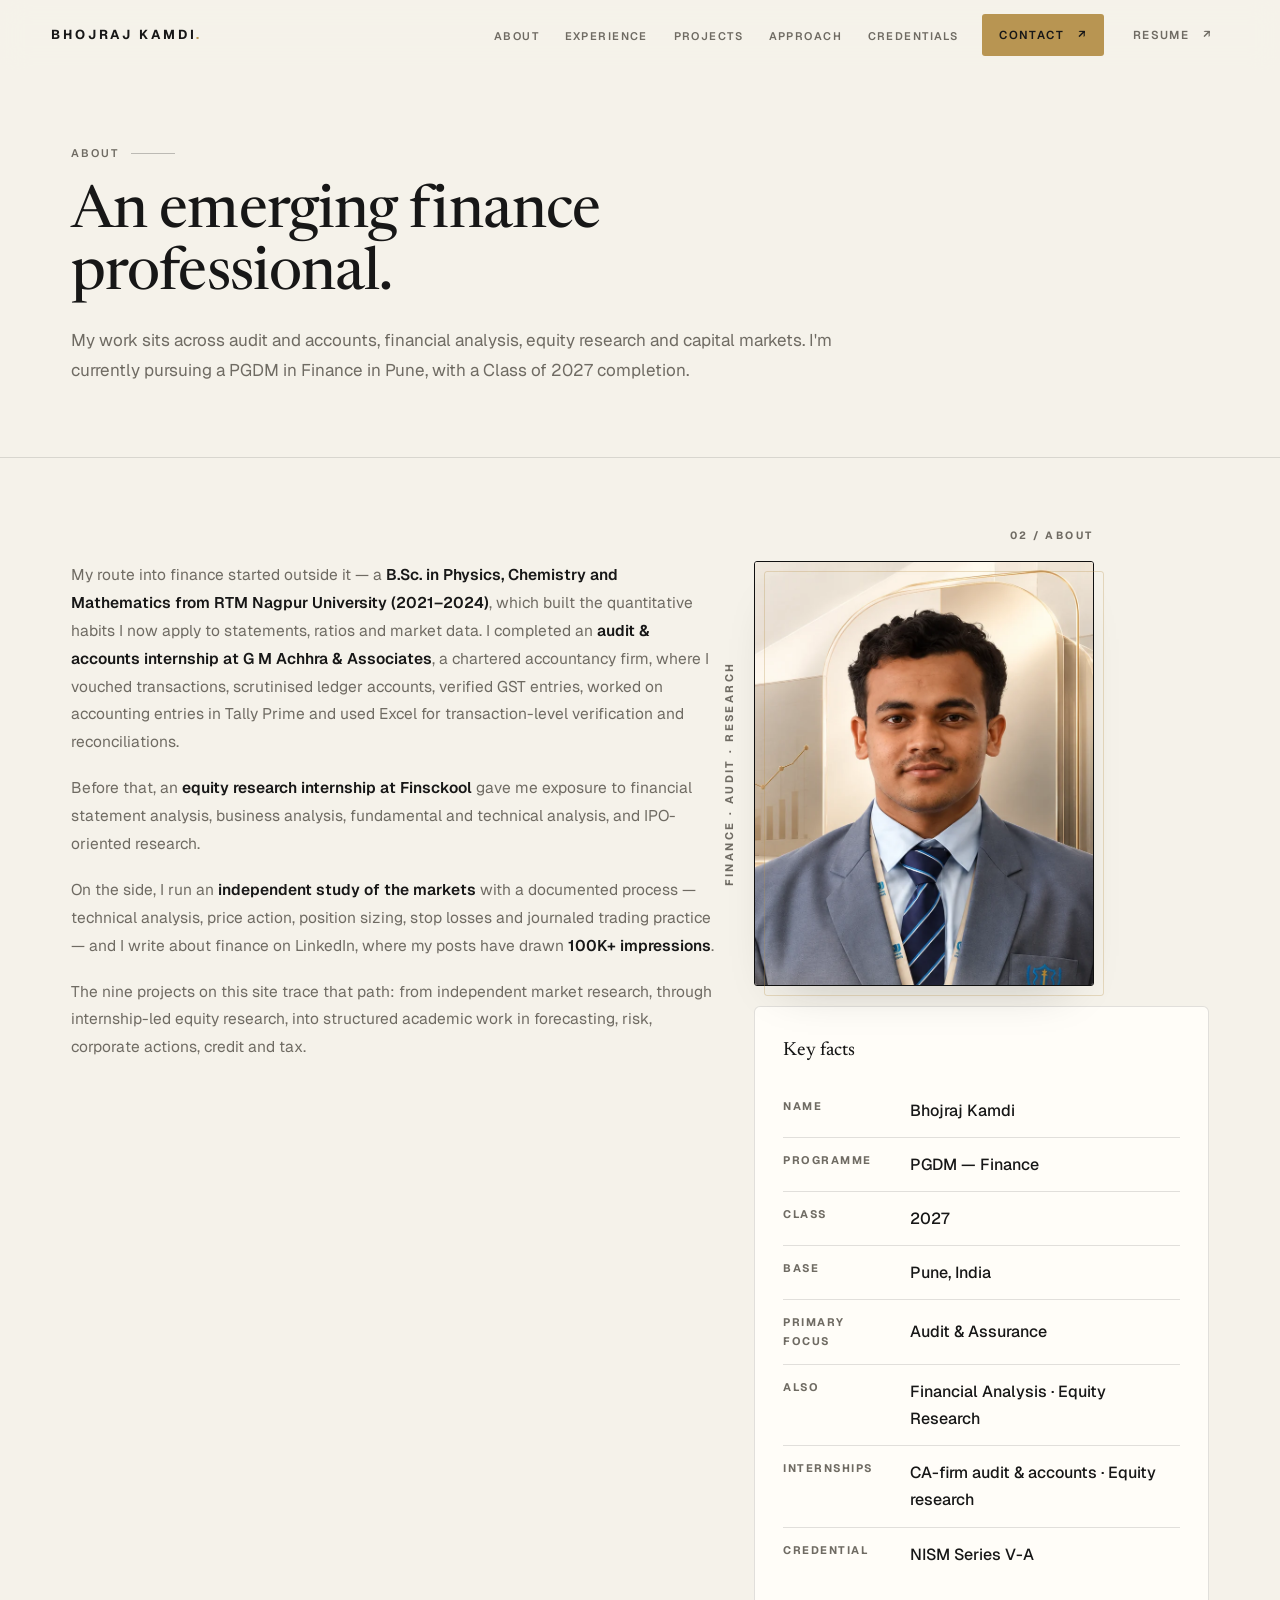
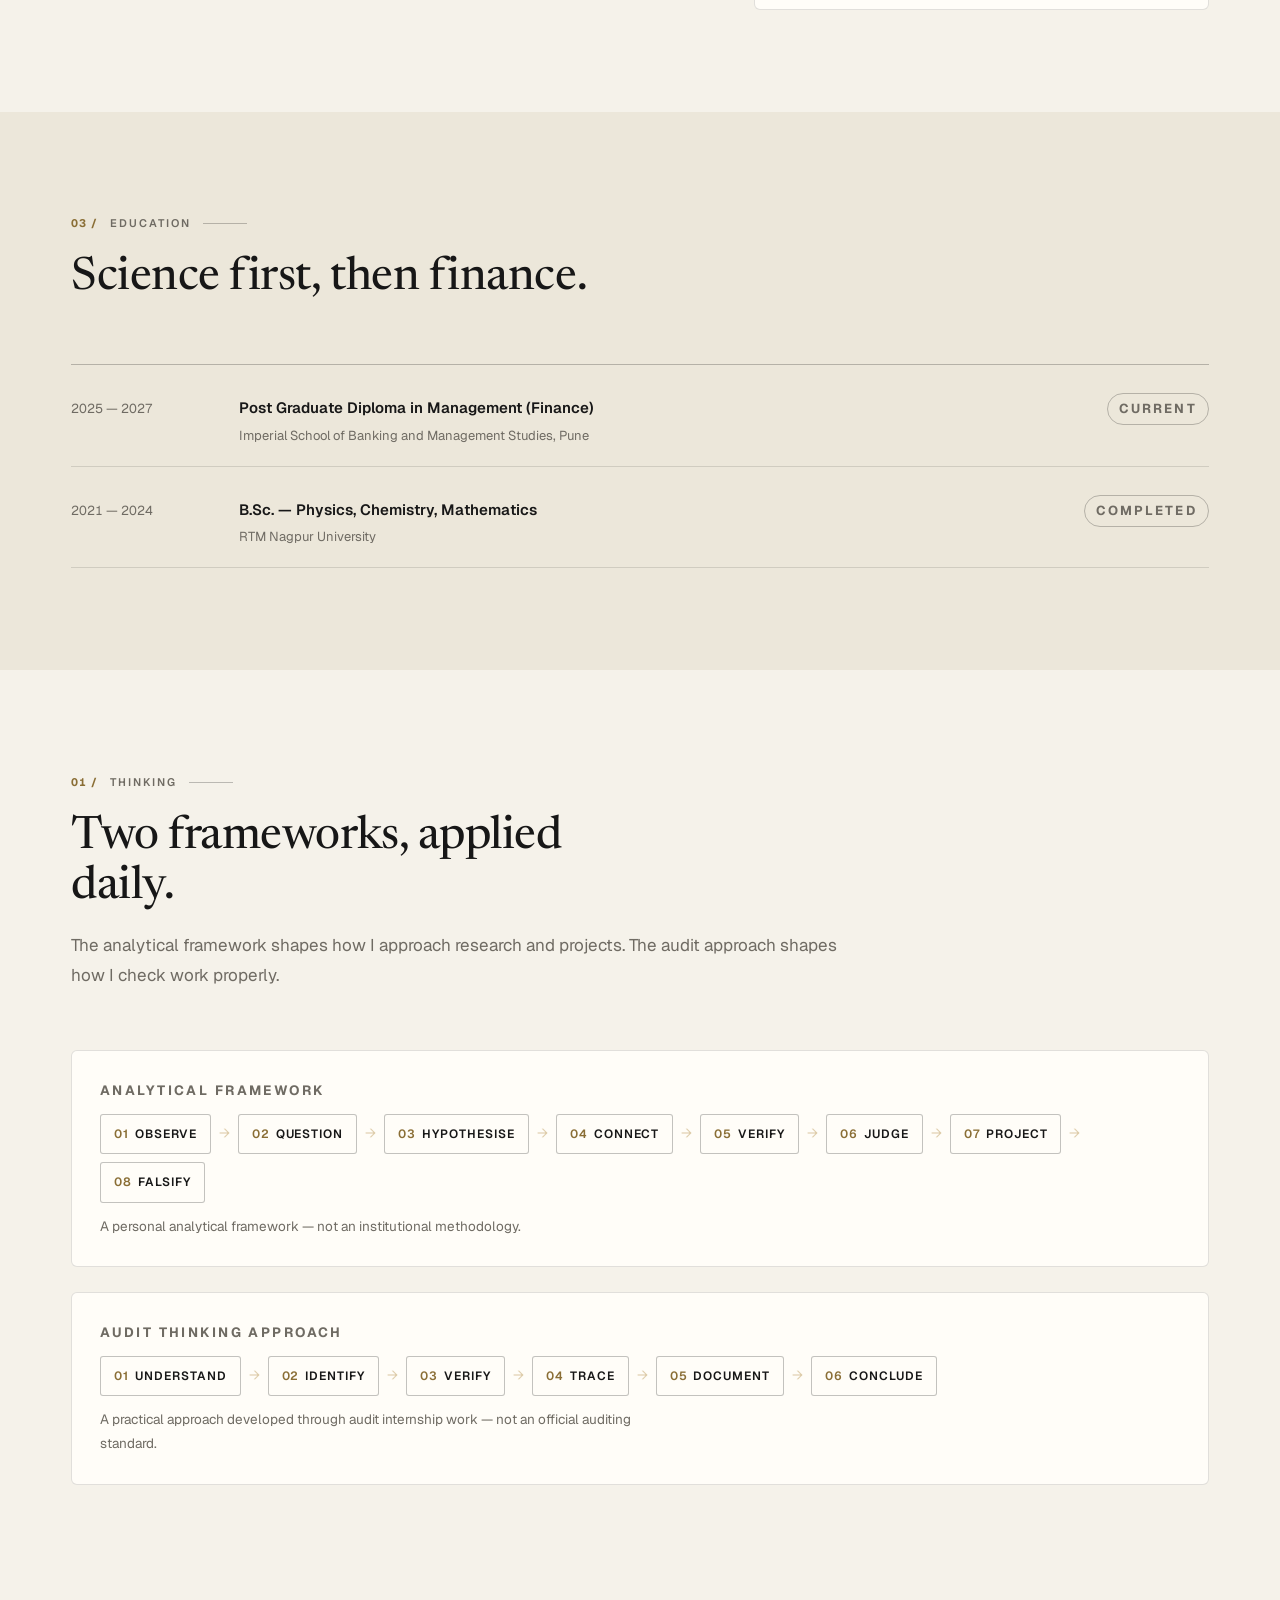
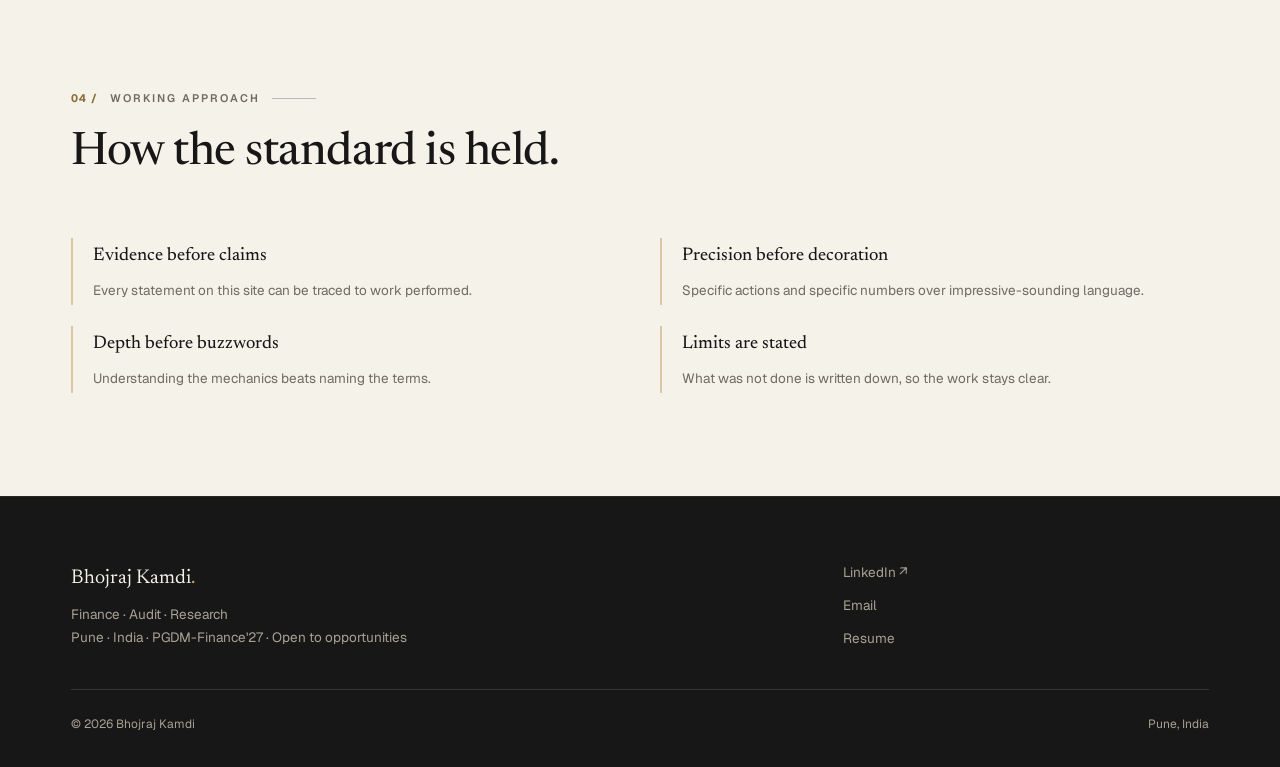
==== commit fb8dfbf5: "Sync current portfolio build (dark featured case, verified report links, pending states, availabilit" ====
--- a/about.html
+++ b/about.html
@@ -10,6 +10,7 @@
   <link rel="preconnect" href="https://fonts.gstatic.com" crossorigin>
   <link href="https://fonts.googleapis.com/css2?family=Geist:wght@300..800&family=Newsreader:ital,opsz,wght@0,6..72,300..700;1,6..72,300..700&display=swap" rel="stylesheet">
   <link rel="stylesheet" href="assets/styles.css">
+  <noscript><style>.rv{opacity:1 !important;transform:none !important;}.acc-panel,.lib-detail{grid-template-rows:1fr;}</style></noscript>
 </head>
 <body>
   <a class="skip-link" href="#main">Skip to content</a>
@@ -18,11 +19,11 @@
     <a class="brand" href="index.html">Bhojraj Kamdi<span class="brand-dot">.</span></a>
     <nav class="nav" aria-label="Primary">
       <ul>
+        <li><a href="index.html#about">About</a></li>
+        <li><a href="index.html#experience">Experience</a></li>
         <li><a href="index.html#work">Projects</a></li>
-        <li><a href="index.html#experience">Experience</a></li>
         <li><a href="index.html#approach">Approach</a></li>
         <li><a href="index.html#credentials">Credentials</a></li>
-        <li><a href="index.html#about">About</a></li>
       </ul>
     </nav>
     <div class="topbar-actions">
@@ -38,12 +39,13 @@
 
   <div class="mobile-menu" id="mobileMenu">
     <nav aria-label="Mobile">
+      <a href="index.html#about">About</a>
+      <a href="index.html#experience">Experience</a>
       <a href="index.html#work">Projects</a>
-      <a href="index.html#experience">Experience</a>
       <a href="index.html#approach">Approach</a>
       <a href="index.html#credentials">Credentials</a>
-      <a href="index.html#about">About</a>
       <a href="index.html#contact">Contact</a>
+      <a href="https://docs.google.com/document/d/1BFeB2oi3oYkQRqjwEmUpC3M__p_ACSpZ/edit">Resume ↗</a>
     </nav>
     <div class="mm-actions">
       
@@ -71,7 +73,14 @@
           <p>The nine projects on this site trace that path: from independent market research, through internship-led equity research, into structured academic work in forecasting, risk, corporate actions, credit and tax.</p>
         </div>
         <div class="col-5 rv d1">
-          <div class="focus-box mt-2">
+          <div class="portrait-stage portrait-stage--about">
+            <span class="portrait-index" aria-hidden="true">02 / About</span>
+            <span class="portrait-vlabel" aria-hidden="true">Finance · Audit · Research</span>
+            <figure class="photo-plate">
+              <img class="portrait" src="assets/bhojraj-kamdi-profile.webp" alt="Portrait of Bhojraj Kamdi" width="722" height="928" loading="lazy" decoding="async">
+            </figure>
+          </div>
+          <div class="focus-box mt-5">
             <h3>Key facts</h3>
             <table class="kv">
               <tr><th>Name</th><td>Bhojraj Kamdi</td></tr>
@@ -92,7 +101,7 @@
     <section class="section section--stone">
       <div class="container">
         <div class="sec-head rv">
-          <p class="sec-label"><span class="num">02 /</span> Education</p>
+          <p class="sec-label"><span class="num">03 /</span> Education</p>
           <h2 class="sec-title">Science first, then finance.</h2>
         </div>
         <div class="edu-list rv">
@@ -158,7 +167,7 @@
     <section class="section">
       <div class="container">
         <div class="sec-head rv">
-          <p class="sec-label"><span class="num">03 /</span> Working approach</p>
+          <p class="sec-label"><span class="num">04 /</span> Working approach</p>
           <h2 class="sec-title">How the standard is held.</h2>
         </div>
         <div class="principles">
@@ -176,7 +185,8 @@
       <div class="footer-grid">
         <div class="footer-brand">
           <p class="serif">Bhojraj Kamdi<span class="brand-dot">.</span></p>
-          <p>PGDM-Finance '27. Audit &amp; accounts internship, equity research internship and independent market study — documented across this portfolio.</p>
+          <p>Finance · Audit · Research</p>
+          <p>Pune · India · PGDM-Finance'27 · Open to opportunities</p>
         </div>
         <div class="footer-links">
           
--- a/assets/styles.css
+++ b/assets/styles.css
@@ -61,6 +61,7 @@
   --shadow-lg: 0 34px 70px -30px var(--shade-deep);
 
   --ease-main: cubic-bezier(0.16, 1, 0.3, 1);
+  --ease-settle: cubic-bezier(0.22, 1, 0.36, 1);
   --ease-out: cubic-bezier(0, 0, 0.3, 1);
   --t-fast: 140ms;
   --t-med: 260ms;
@@ -138,6 +139,24 @@
   transition: top 0.25s var(--ease-out);
 }
 .skip-link:focus { top: 14px; }
+
+/* Outer-margin editorial rails — desktop only. */
+.rail {
+  position: fixed;
+  top: 50%;
+  z-index: 400;
+  font-size: 10px;
+  font-weight: 700;
+  letter-spacing: 0.24em;
+  text-transform: uppercase;
+  color: var(--slate);
+  opacity: 0.7;
+  white-space: nowrap;
+  pointer-events: none;
+}
+.rail--left { left: 18px; transform: translateY(-50%) rotate(180deg); writing-mode: vertical-rl; }
+.rail--right { right: 18px; transform: translateY(-50%); writing-mode: vertical-rl; }
+@media (max-width: 1300px) { .rail { display: none; } }
 
 /* ---------- 3. Type utilities ---------- */
 
@@ -473,7 +492,7 @@
 }
 .hero-inner {
   display: grid;
-  grid-template-columns: 10fr 9fr;
+  grid-template-columns: 1.6fr 1fr;
   gap: clamp(28px, 3.5vw, 52px);
   align-items: center;
 }
@@ -509,6 +528,16 @@
   margin: 0 0 var(--sp-4);
 }
 .hero-tag .rule { display: inline-block; width: 28px; height: 1px; background: var(--bronze); vertical-align: middle; margin-right: 12px; }
+.hero-position {
+  font-size: 12px;
+  font-weight: 700;
+  letter-spacing: 0.18em;
+  text-transform: uppercase;
+  color: var(--bronze-dim);
+  margin: 0 0 var(--sp-4);
+  max-width: 60ch;
+  line-height: 1.8;
+}
 .hero-school {
   font-size: 12.5px;
   letter-spacing: 0.06em;
@@ -590,13 +619,78 @@
   gap: 12px;
 }
 .exp-group-label::after { content: ""; height: 1px; width: 44px; background: var(--line-strong); }
+.exp-card {
+  display: grid;
+  grid-template-columns: 110px 1fr;
+  gap: clamp(16px, 2.4vw, 32px);
+  border: 1px solid var(--line);
+  border-radius: var(--r-md);
+  background: var(--card);
+  padding: clamp(22px, 3vw, 32px);
+  margin-bottom: var(--sp-5);
+}
+.exp-card:last-of-type { margin-bottom: 0; }
+.exp-year {
+  font-size: 12px;
+  font-weight: 700;
+  letter-spacing: 0.14em;
+  color: var(--bronze-dim);
+  font-variant-numeric: tabular-nums;
+  padding-top: 6px;
+  text-transform: uppercase;
+}
+@media (max-width: 640px) {
+  .exp-card { grid-template-columns: 1fr; }
+  .exp-year { padding-top: 0; }
+}
+.exp-card-head {
+  display: flex;
+  flex-wrap: wrap;
+  justify-content: space-between;
+  align-items: flex-start;
+  gap: var(--sp-3);
+  padding-bottom: var(--sp-4);
+  border-bottom: 1px solid var(--line);
+  margin-bottom: var(--sp-4);
+}
+.exp-card h3 {
+  font-family: var(--serif);
+  font-weight: 450;
+  font-size: clamp(1.25rem, 2.2vw, 1.6rem);
+  margin: 0 0 4px;
+  color: var(--ink);
+}
+.exp-card-role {
+  font-size: 12px;
+  font-weight: 600;
+  letter-spacing: 0.1em;
+  text-transform: uppercase;
+  color: var(--bronze-dim);
+  margin: 0;
+}
+.exp-card-role span { color: var(--slate); margin-left: 10px; }
+.exp-card .result-strip { margin-top: var(--sp-4); padding-top: var(--sp-4); }
+
+.info-tab {
+  display: inline-block;
+  font-size: 11px;
+  font-weight: 700;
+  letter-spacing: 0.16em;
+  text-transform: uppercase;
+  color: var(--slate);
+  border-bottom: 1px solid var(--line-strong);
+  padding-bottom: 3px;
+  transition: color var(--t-fast) var(--ease-out), border-color var(--t-fast) var(--ease-out);
+}
+.info-tab:hover { color: var(--bronze-dim); border-color: var(--bronze-line); }
+
 .timeline + .exp-group-label { margin-top: 40px; }
 .tl-featured + .exp-group-label { margin-top: 44px; }
 
 .hero-media { perspective: 1200px; }
-.hero-media.anim { animation-duration: 650ms; }
-
-.portrait-stage { position: relative; width: 100%; max-width: 340px; justify-self: end; }
+
+.portrait-stage { position: relative; width: 100%; max-width: 420px; justify-self: end; }
+.portrait-stage--about { max-width: 340px; margin-bottom: var(--sp-5); }
 
 /* Profile photograph — sharp separation, thin keyline, offset gold detail. */
 .photo-plate {
@@ -670,22 +764,29 @@
   from { opacity: 0; transform: translateY(16px); }
   to { opacity: 1; transform: none; }
 }
-.hero .anim { animation: heroFade var(--t-slower) var(--ease-main) both; }
-.anim-2 { animation-delay: 90ms; }
-.anim-3 { animation-delay: 180ms; }
-.anim-4 { animation-delay: 270ms; }
-.anim-5 { animation-delay: 360ms; }
+.hero .anim { animation: heroFade 600ms var(--ease-settle) both; }
+.anim-2 { animation-delay: 80ms; }
+.anim-3 { animation-delay: 160ms; }
+.anim-4 { animation-delay: 240ms; }
+.anim-5 { animation-delay: 320ms; }
 
 /* ---------- 10. Evidence ---------- */
 
 .proof-list { border-top: 1px solid var(--line-strong); }
 .proof-row {
   display: grid;
-  grid-template-columns: auto 1fr;
+  grid-template-columns: 56px auto 1fr;
   gap: clamp(20px, 4vw, 64px);
   align-items: baseline;
   padding: clamp(22px, 3.4vw, 36px) 0;
   border-bottom: 1px solid var(--line);
+}
+.proof-index {
+  font-size: 11px;
+  font-weight: 700;
+  letter-spacing: 0.2em;
+  color: var(--bronze-dim);
+  font-variant-numeric: tabular-nums;
 }
 .proof-num {
   font-weight: 700;
@@ -882,10 +983,23 @@
 
 .flow { display: flex; flex-wrap: wrap; gap: 0; margin-top: 12px; border-top: 1px solid var(--line-strong); }
 .flow-step {
+  position: relative;
   flex: 1 1 120px;
-  padding: 20px 18px 22px 0;
+  padding: 20px 26px 22px 0;
   margin-right: 18px;
   border-bottom: 1px solid var(--line);
+}
+.flow-step:not(:last-child)::after {
+  content: "→";
+  position: absolute;
+  right: 2px;
+  top: 22px;
+  color: var(--bronze);
+  font-size: 14px;
+}
+@media (max-width: 700px) {
+  .flow-step { flex: 1 1 100%; margin-right: 0; padding-right: 0; }
+  .flow-step:not(:last-child)::after { display: none; }
 }
 .flow-step i {
   display: block;
@@ -928,6 +1042,29 @@
 
 .case { padding: clamp(36px, 5vw, 64px) 0; border-top: 1px solid var(--line-strong); }
 .case:first-of-type { border-top: none; padding-top: 4px; }
+
+/* Featured dark editorial block — Project 01. Near-black publication feel. */
+.case--dark {
+  --ink: #F5F2EA;
+  --slate: #A9A294;
+  --line: rgba(245, 242, 234, 0.14);
+  --line-strong: rgba(245, 242, 234, 0.3);
+  --hairline: rgba(245, 242, 234, 0.08);
+  --card: #201E1A;
+  --bronze: #C9A961;
+  --bronze-dim: #C9A961;
+  --bronze-line: rgba(201, 169, 97, 0.5);
+  --bronze-soft: rgba(201, 169, 97, 0.12);
+  background: #101010;
+  border: 1px solid rgba(201, 169, 97, 0.35);
+  border-radius: var(--r-lg);
+  padding: clamp(26px, 3.6vw, 44px);
+  margin-bottom: clamp(28px, 4vw, 44px);
+}
+.case--dark .acc-btn .plus::before, .case--dark .acc-btn .plus::after { background: var(--ink); }
+.case--dark .acc-btn[aria-expanded="true"] .plus::before,
+.case--dark .acc-btn[aria-expanded="true"] .plus::after { background: #171717; }
+.case--dark .sub-list { color: var(--slate); }
 .case-top { display: grid; grid-template-columns: 88px 1fr; gap: clamp(18px, 3vw, 36px); margin-bottom: 8px; }
 .case-num {
   font-family: var(--serif);
@@ -1047,6 +1184,24 @@
 }
 a.lib-head { display: grid; }
 .lib-head:hover { background: var(--bronze-soft); }
+.lib-head--split { display: flex; align-items: center; gap: clamp(10px, 2vw, 20px); padding-right: 8px; }
+.lib-head--split:hover { background: var(--bronze-soft); }
+.lib-head-main {
+  flex: 1;
+  display: grid;
+  grid-template-columns: 64px 1fr 40px;
+  gap: clamp(14px, 2.4vw, 28px);
+  align-items: center;
+  background: none;
+  border: none;
+  padding: 22px 8px;
+  cursor: pointer;
+  text-align: left;
+  font-family: var(--sans);
+  min-width: 0;
+}
+.lib-head-main:hover .lib-num { transform: translateX(6px); }
+.lib-head-main:hover .lib-arrow { opacity: 1; transform: none; }
 .lib-num {
   font-family: var(--serif);
   font-size: 1.3rem;
@@ -1064,6 +1219,32 @@
   opacity: 0;
   transform: translateX(-8px);
   transition: opacity var(--t-med) var(--ease-main), transform var(--t-med) var(--ease-main);
+}
+.meta-report {
+  font-size: 11.5px;
+  font-weight: 700;
+  letter-spacing: 0.12em;
+  text-transform: uppercase;
+  color: var(--bronze-dim);
+  border-bottom: 1px solid var(--bronze-line);
+  padding-bottom: 2px;
+  white-space: nowrap;
+}
+.meta-report:hover { color: var(--bronze); }
+.lib-meta--pending { color: var(--slate); opacity: 0.8; }
+.pending-chip {
+  display: inline-block;
+  font-size: 10px;
+  font-weight: 700;
+  letter-spacing: 0.14em;
+  text-transform: uppercase;
+  color: var(--slate);
+  border: 1px dashed var(--line-strong);
+  border-radius: var(--r-sm);
+  padding: 3px 9px;
+  margin-left: 8px;
+  cursor: not-allowed;
+  white-space: nowrap;
 }
 .lib-head:hover .lib-arrow { opacity: 1; transform: none; }
 .lib-detail { display: grid; grid-template-rows: 0fr; transition: grid-template-rows var(--t-slow) var(--ease-main); }
@@ -1287,6 +1468,25 @@
 .contact-value { font-family: var(--serif); font-size: clamp(1.05rem, 1.8vw, 1.35rem); color: var(--ink); display: inline-flex; align-items: center; gap: 10px; transition: color var(--t-fast) var(--ease-out); }
 a.contact-value:hover { color: var(--bronze-dim); }
 a.contact-value .arrow { color: var(--bronze); font-family: var(--sans); }
+.contact-target { margin-top: 20px; }
+.contact-target p { margin: 0 0 10px; color: var(--slate); font-size: 15px; }
+.contact-target b {
+  display: inline;
+  font-size: 10.5px;
+  font-weight: 700;
+  letter-spacing: 0.16em;
+  text-transform: uppercase;
+  color: var(--bronze-dim);
+  margin-right: 10px;
+}
+.contact-meta {
+  margin-top: 28px;
+  font-size: 11px;
+  font-weight: 600;
+  letter-spacing: 0.18em;
+  text-transform: uppercase;
+  color: var(--slate);
+}
 .contact-static { font-family: var(--serif); font-size: clamp(1.05rem, 1.8vw, 1.35rem); color: var(--ink); }
 
 .focus-box { border: 1px solid var(--line); border-radius: var(--r-md); background: var(--card); padding: clamp(22px, 2.6vw, 28px); }
@@ -1325,6 +1525,34 @@
 /* ---------- 18. About / contact / footer ---------- */
 
 .about-grid { display: grid; grid-template-columns: repeat(3, 1fr); gap: 0; border-top: 1px solid var(--line-strong); }
+.about-grid--two { grid-template-columns: 1fr 1fr; margin-top: 28px; }
+.about-split {
+  display: grid;
+  grid-template-columns: minmax(240px, 340px) 1fr;
+  gap: clamp(28px, 4vw, 64px);
+  align-items: start;
+}
+.about-split .portrait-stage { max-width: 340px; margin: 0; justify-self: start; }
+.about-split-title {
+  font-family: var(--serif);
+  font-weight: 450;
+  font-size: clamp(1.4rem, 2.4vw, 1.9rem);
+  margin: 0 0 12px;
+  color: var(--ink);
+}
+.trajectory {
+  margin: 16px 0 0;
+  font-size: 11px;
+  font-weight: 700;
+  letter-spacing: 0.16em;
+  text-transform: uppercase;
+  color: var(--bronze-dim);
+}
+@media (max-width: 900px) {
+  .about-split { grid-template-columns: 1fr; }
+  .about-split .portrait-stage { max-width: 300px; margin-inline: auto; }
+  .about-grid--two { grid-template-columns: 1fr; }
+}
 .about-cell { padding: 28px 32px 8px 0; }
 .about-cell + .about-cell { border-left: 1px solid var(--line); padding-left: 32px; }
 .about-cell h3 { font-family: var(--serif); font-weight: 450; font-size: 1.2rem; margin: 0 0 12px; color: var(--ink); }
@@ -1354,10 +1582,13 @@
 
 /* ---------- 19. Reveal ---------- */
 
-.rv { opacity: 0; transform: translateY(16px); transition: opacity var(--t-slow) var(--ease-main), transform var(--t-slow) var(--ease-main); }
-.d1 { transition-delay: 90ms; }
-.d2 { transition-delay: 180ms; }
+.rv { opacity: 0; transform: translateY(16px); transition: opacity 600ms cubic-bezier(0.22, 1, 0.36, 1), transform 600ms cubic-bezier(0.22, 1, 0.36, 1); will-change: opacity, transform; }
+.d1 { transition-delay: 60ms; }
+.d2 { transition-delay: 120ms; }
 .rv.in { opacity: 1; transform: none; }
+
+/* Evidence counters — tabular numerals prevent layout shift while counting. */
+[data-counter] { font-variant-numeric: tabular-nums; }
 
 /* ---------- 19b. IN PRACTICE ---------- */
 
@@ -1513,6 +1744,8 @@
   .ip-item .ip-slides { max-width: 92%; margin-inline: auto; }
   .case-top { grid-template-columns: 56px 1fr; }
   .lib-head { grid-template-columns: 48px 1fr 40px; }
+  .lib-head-main { grid-template-columns: 48px 1fr 40px; }
+  .lib-head--split > .meta-report { display: none; }
   .lib-meta { display: none; }
   .lib-detail-inner > div { padding-left: 8px; }
   .cred-cat { grid-template-columns: 1fr; gap: 16px; }
@@ -1555,6 +1788,108 @@
 
 /* ---------- 21. Reduced motion ---------- */
 
+/* ---------- 22. V5 brutal-fix additions ---------- */
+
+.hero-langs {
+  font-size: 11px;
+  font-weight: 600;
+  letter-spacing: 0.18em;
+  text-transform: uppercase;
+  color: var(--slate);
+  margin: 22px 0 0;
+}
+
+.tools-app {
+  list-style: none;
+  margin: 0;
+  padding: 0;
+  display: grid;
+  grid-template-columns: 1fr 1fr;
+  gap: 0 var(--gap);
+  border-top: 1px solid var(--line-strong);
+}
+.tools-app li {
+  padding: 20px 0;
+  border-bottom: 1px solid var(--line);
+}
+.tools-app b {
+  display: block;
+  font-family: var(--serif);
+  font-weight: 450;
+  font-size: clamp(1.05rem, 1.8vw, 1.35rem);
+  color: var(--ink);
+  margin-bottom: 4px;
+}
+.tools-app span { font-size: 13px; color: var(--slate); line-height: 1.65; }
+
+@media (max-width: 640px) {
+  .tools-app { grid-template-columns: 1fr; }
+}
+
+.tools-strip {
+  list-style: none;
+  margin: 0;
+  padding: 0;
+  display: flex;
+  flex-wrap: wrap;
+  gap: 0;
+  border-top: 1px solid var(--line-strong);
+}
+.tools-strip li {
+  flex: 1 1 160px;
+  font-family: var(--serif);
+  font-size: clamp(1.05rem, 1.8vw, 1.35rem);
+  font-weight: 450;
+  color: var(--ink);
+  padding: 20px 22px 20px 0;
+  margin-right: 22px;
+  border-bottom: 1px solid var(--line);
+}
+.tools-strip li:last-child { margin-right: 0; }
+
+.case-finding {
+  color: var(--slate);
+  font-size: 14px;
+  line-height: 1.7;
+  max-width: 62ch;
+  margin: 12px 0 0;
+}
+.case-finding b {
+  font-size: 10.5px;
+  font-weight: 700;
+  letter-spacing: 0.16em;
+  text-transform: uppercase;
+  color: var(--bronze-dim);
+  margin-right: 8px;
+}
+
+.lib-finding {
+  font-size: 13px;
+  color: var(--slate);
+  line-height: 1.65;
+  margin: 0;
+  padding: 0 8px 20px 92px;
+  max-width: 78ch;
+}
+
+.pidx-row--detail { align-items: start; }
+.pidx-desc { display: block; font-weight: 400; font-size: 13px; color: var(--slate); margin-top: 6px; line-height: 1.65; }
+.pidx-desc b { color: var(--bronze-dim); font-size: 11px; letter-spacing: 0.1em; text-transform: uppercase; margin-right: 6px; }
+.pidx-note {
+  font-size: 11px;
+  font-weight: 600;
+  letter-spacing: 0.1em;
+  text-transform: uppercase;
+  color: var(--slate);
+  white-space: nowrap;
+}
+.case-scope-note { font-size: 13px; color: var(--slate); margin: 10px 0 0; max-width: 62ch; }
+
+@media (max-width: 900px) {
+  .lib-finding { padding-left: 8px; }
+  .pidx-row--detail { grid-template-columns: 40px 1fr; }
+}
+
 @media (prefers-reduced-motion: reduce) {
   html { scroll-behavior: auto; }
   *, *::before, *::after { animation-duration: 0.001s !important; animation-delay: 0s !important; transition-duration: 0.001ms !important; }
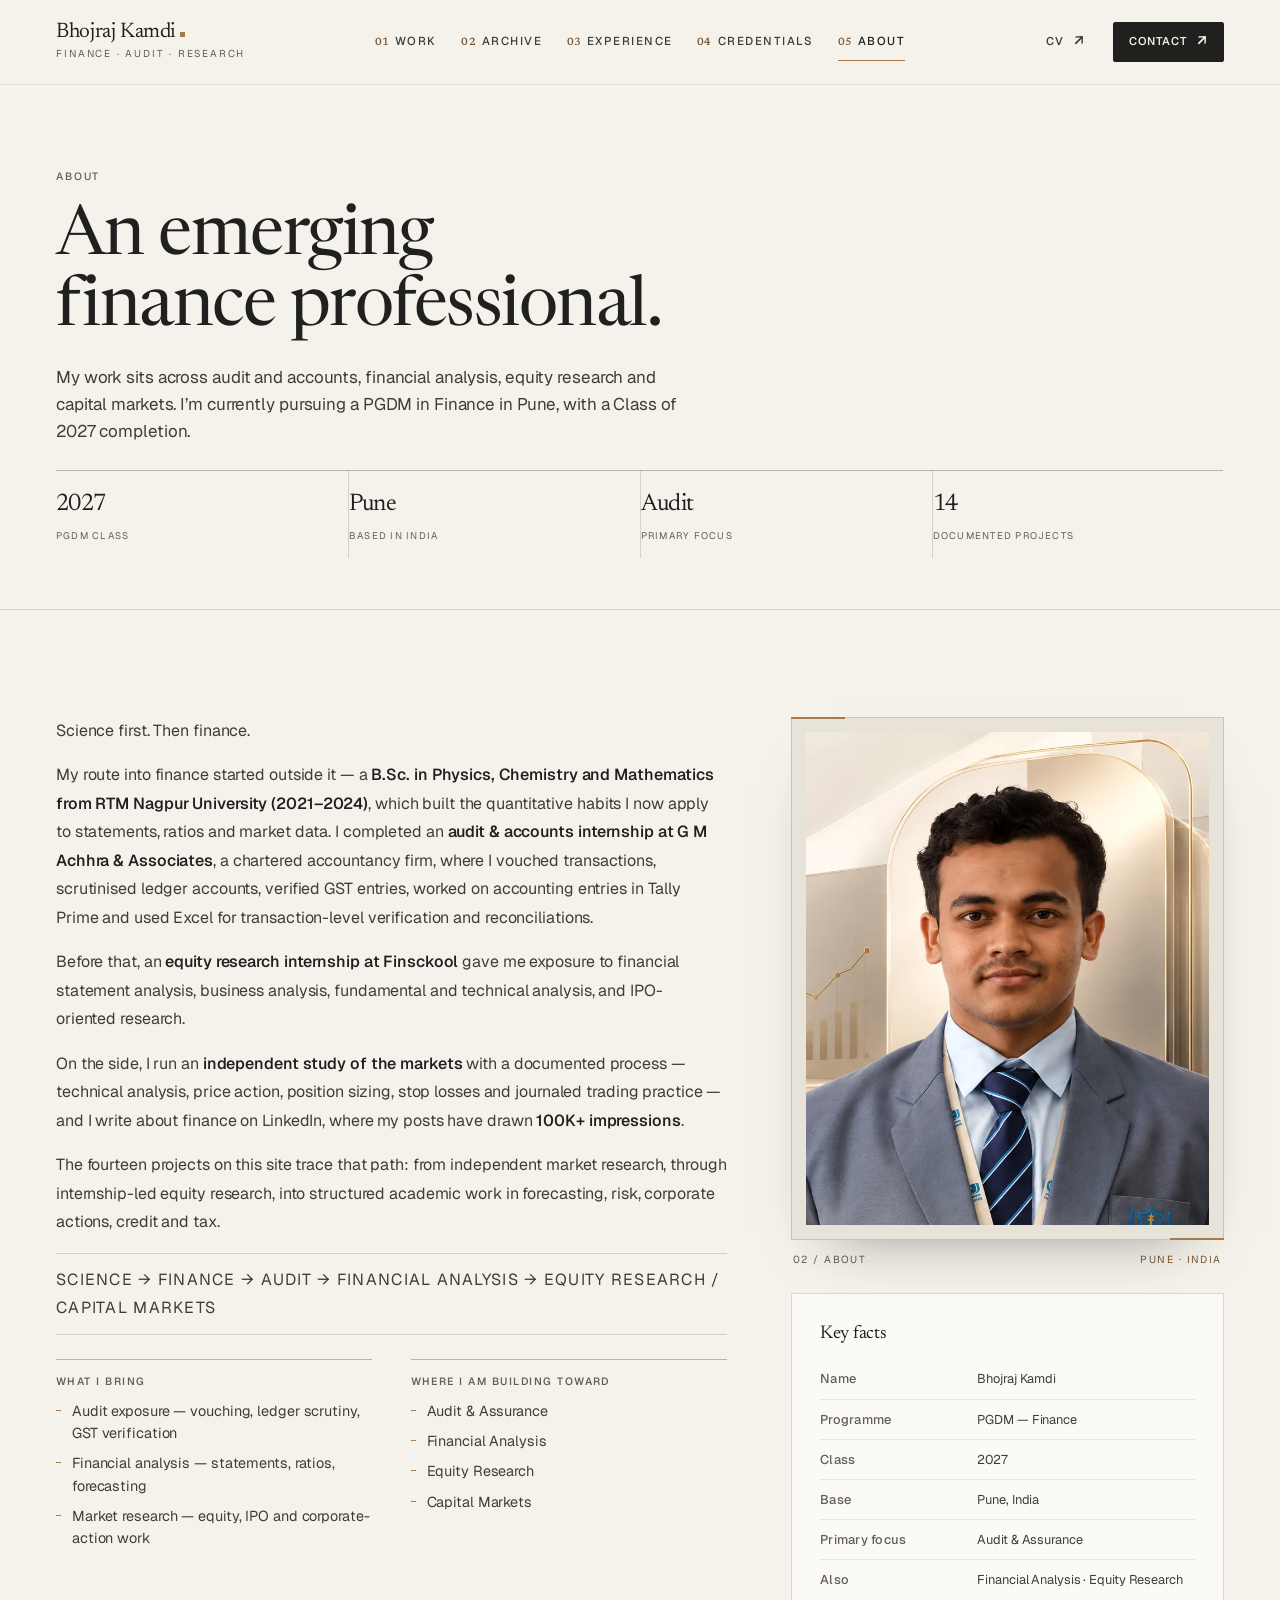
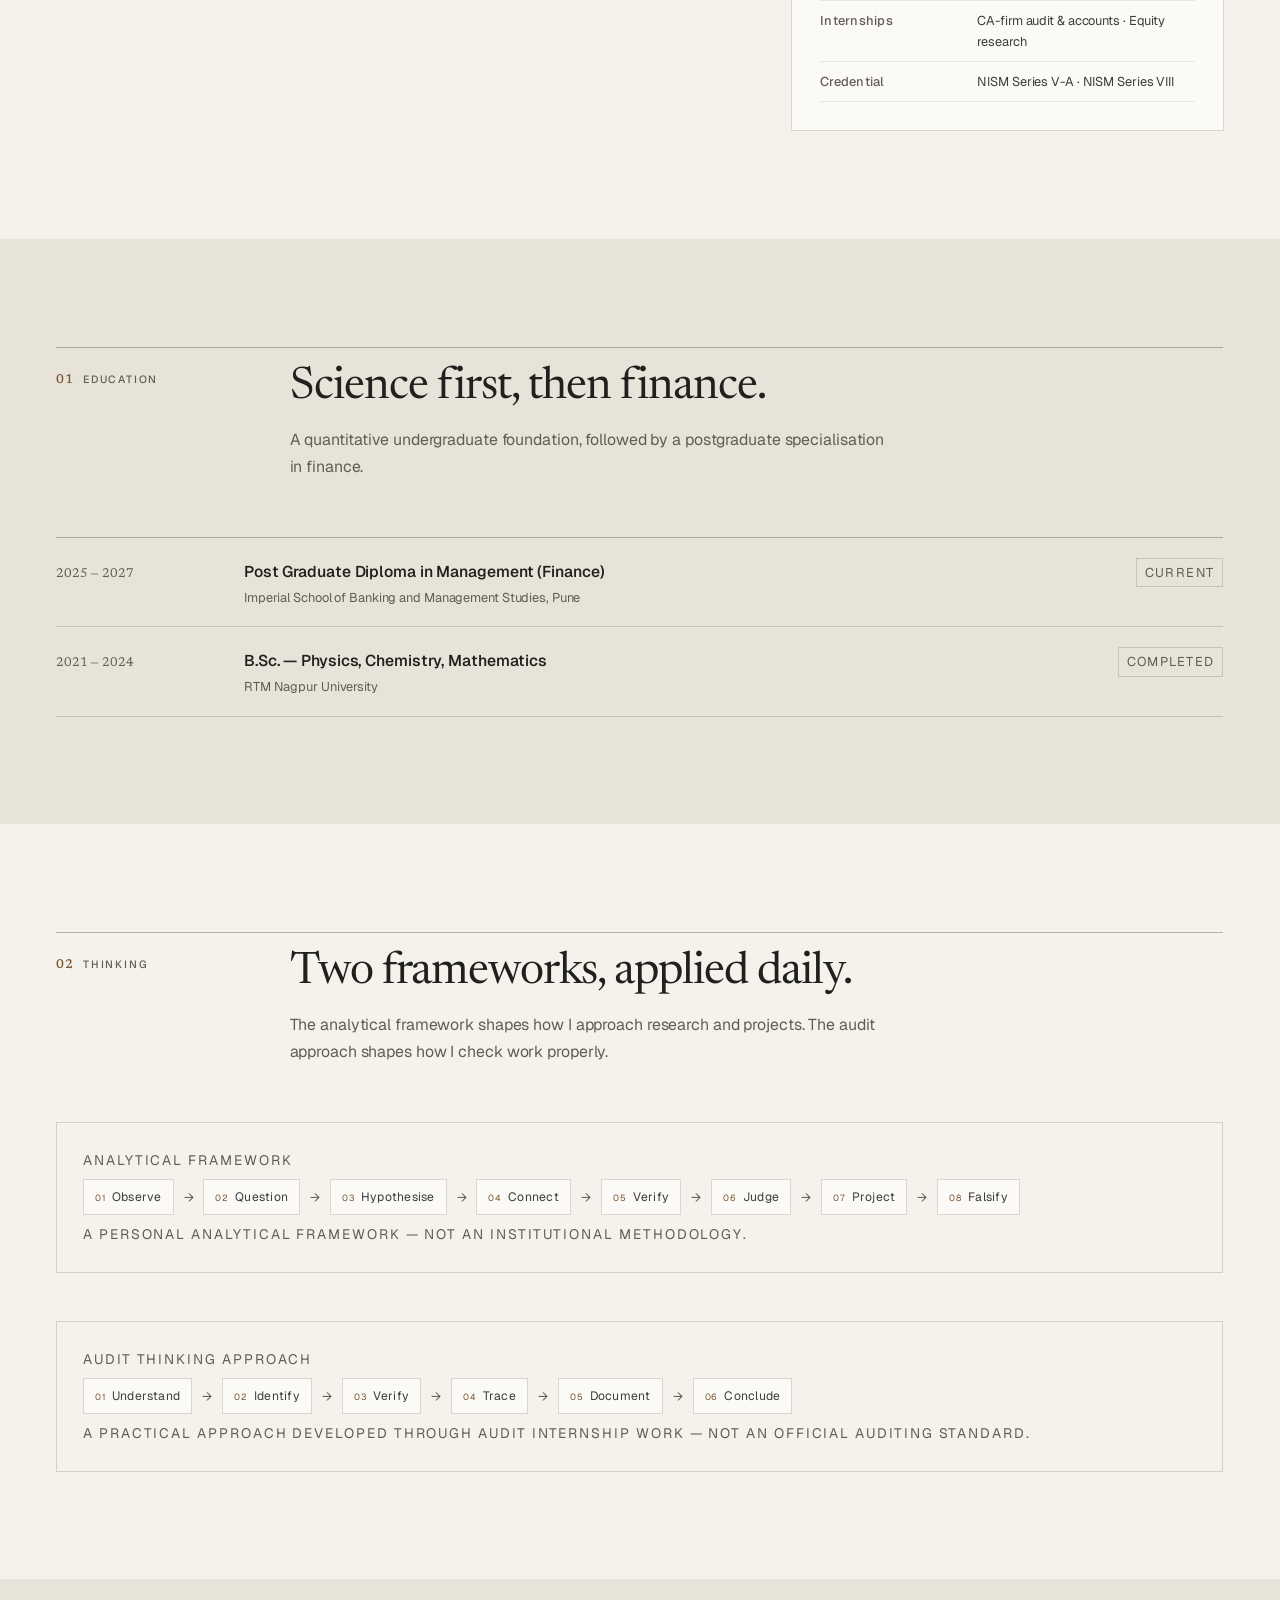
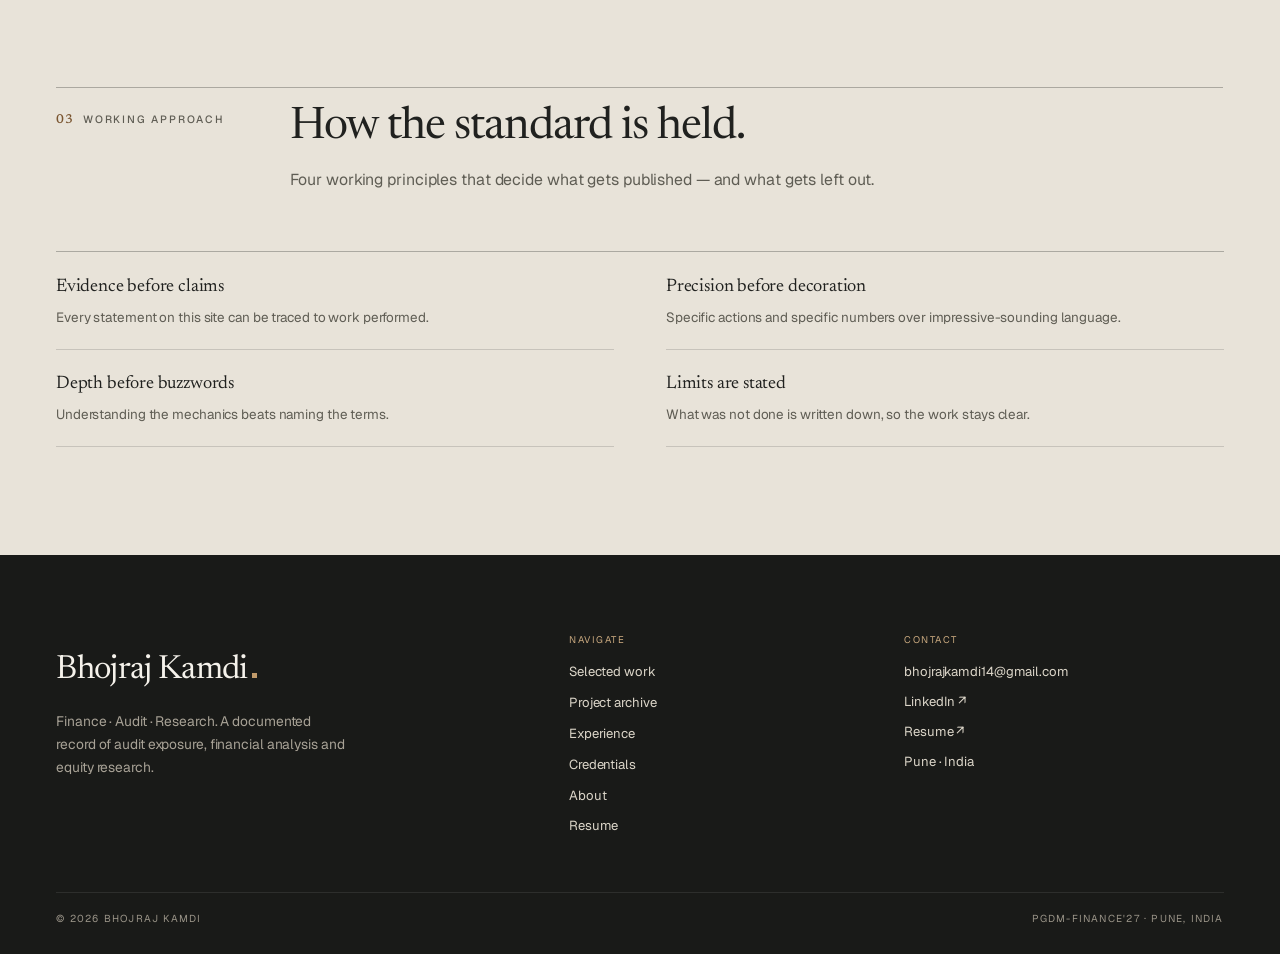
==== commit b0f5186f: "Finance-editorial redesign: 14-record archive, unified filters, all pages rebuilt, docs updated" ====
--- a/about.html
+++ b/about.html
@@ -4,105 +4,142 @@
   <meta charset="UTF-8">
   <meta name="viewport" content="width=device-width, initial-scale=1.0">
   <title>About — Bhojraj Kamdi</title>
-  <meta name="description" content="About Bhojraj Kamdi — PGDM-Finance '27. Audit internship experience, equity research internship, independent market study, and the frameworks applied across the work.">
+  <meta name="description" content="About Bhojraj Kamdi — PGDM-Finance '27. Audit internship experience, equity research internship, independent market study, and the frameworks applied across fourteen documented projects.">
   <link rel="icon" type="image/svg+xml" href="assets/favicon.svg">
   <link rel="preconnect" href="https://fonts.googleapis.com">
   <link rel="preconnect" href="https://fonts.gstatic.com" crossorigin>
   <link href="https://fonts.googleapis.com/css2?family=Geist:wght@300..800&family=Newsreader:ital,opsz,wght@0,6..72,300..700;1,6..72,300..700&display=swap" rel="stylesheet">
-  <link rel="stylesheet" href="assets/styles.css">
-  <noscript><style>.rv{opacity:1 !important;transform:none !important;}.acc-panel,.lib-detail{grid-template-rows:1fr;}</style></noscript>
+  <link rel="stylesheet" href="assets/styles.css?v=6">
+  <noscript><style>.rv{opacity:1 !important;transform:none !important;}</style></noscript>
 </head>
 <body>
   <a class="skip-link" href="#main">Skip to content</a>
 
-  <header class="topbar" id="topbar">
-    <a class="brand" href="index.html">Bhojraj Kamdi<span class="brand-dot">.</span></a>
-    <nav class="nav" aria-label="Primary">
-      <ul>
-        <li><a href="index.html#about">About</a></li>
-        <li><a href="index.html#experience">Experience</a></li>
-        <li><a href="index.html#work">Projects</a></li>
-        <li><a href="index.html#approach">Approach</a></li>
-        <li><a href="index.html#credentials">Credentials</a></li>
-      </ul>
+  <header class="masthead" id="topbar">
+    <div class="masthead-inner">
+      <a class="wordmark" href="index.html" aria-label="Bhojraj Kamdi — home">
+        <span class="wordmark-name">Bhojraj Kamdi</span>
+        <span class="wordmark-meta">Finance · Audit · Research</span>
+      </a>
+      <nav class="nav" aria-label="Primary">
+        <ul>
+          <li><a href="index.html#work"><span class="nav-num">01</span>Work</a></li>
+          <li><a href="projects.html"><span class="nav-num">02</span>Archive</a></li>
+          <li><a href="index.html#experience"><span class="nav-num">03</span>Experience</a></li>
+          <li><a href="index.html#credentials"><span class="nav-num">04</span>Credentials</a></li>
+          <li><a href="about.html" aria-current="page"><span class="nav-num">05</span>About</a></li>
+        </ul>
+      </nav>
+      <div class="masthead-actions">
+        <a class="btn btn--quiet btn--sm" href="https://docs.google.com/document/d/1BFeB2oi3oYkQRqjwEmUpC3M__p_ACSpZ/edit" target="_blank" rel="noopener noreferrer">CV <span class="arrow">↗</span></a>
+        <a class="btn btn--solid btn--sm" href="index.html#contact">Contact <span class="arrow">↗</span></a>
+      </div>
+      <button class="menu-btn" id="navToggle" aria-expanded="false" aria-label="Open menu" aria-controls="mobileMenu">
+        Menu
+        <span class="menu-icon" aria-hidden="true"><i></i><i></i></span>
+      </button>
+    </div>
+  </header>
+
+  <div class="menu-panel" id="mobileMenu">
+    <nav aria-label="Mobile">
+      <a href="index.html#work"><span class="menu-num">01</span>Work</a>
+      <a href="projects.html"><span class="menu-num">02</span>Archive</a>
+      <a href="index.html#experience"><span class="menu-num">03</span>Experience</a>
+      <a href="index.html#credentials"><span class="menu-num">04</span>Credentials</a>
+      <a href="about.html"><span class="menu-num">05</span>About</a>
+      <a href="index.html#contact"><span class="menu-num">06</span>Contact</a>
+      <a href="https://docs.google.com/document/d/1BFeB2oi3oYkQRqjwEmUpC3M__p_ACSpZ/edit" target="_blank" rel="noopener noreferrer"><span class="menu-num">07</span>Resume ↗</a>
     </nav>
-    <div class="topbar-actions">
-      
-      <a class="btn btn-solid btn-sm" href="index.html#contact">Contact<span class="arrow">&nbsp;↗</span></a>
-      <a class="btn btn-ghost btn-sm" href="https://docs.google.com/document/d/1BFeB2oi3oYkQRqjwEmUpC3M__p_ACSpZ/edit" target="_blank" rel="noopener noreferrer">Resume<span class="arrow">&nbsp;↗</span></a>
-    </div>
-    <button class="nav-toggle" id="navToggle" aria-expanded="false" aria-label="Open menu" aria-controls="mobileMenu">
-      <span class="bar"></span>
-      <span class="bar"></span>
-    </button>
-  </header>
-
-  <div class="mobile-menu" id="mobileMenu">
-    <nav aria-label="Mobile">
-      <a href="index.html#about">About</a>
-      <a href="index.html#experience">Experience</a>
-      <a href="index.html#work">Projects</a>
-      <a href="index.html#approach">Approach</a>
-      <a href="index.html#credentials">Credentials</a>
-      <a href="index.html#contact">Contact</a>
-      <a href="https://docs.google.com/document/d/1BFeB2oi3oYkQRqjwEmUpC3M__p_ACSpZ/edit">Resume ↗</a>
-    </nav>
-    <div class="mm-actions">
-      
-      <a href="https://www.linkedin.com/in/bhojrajkamdi">LinkedIn ↗</a>
-      <a href="https://docs.google.com/document/d/1BFeB2oi3oYkQRqjwEmUpC3M__p_ACSpZ/edit">Resume</a>
+    <div class="menu-foot">
+      <a href="https://www.linkedin.com/in/bhojrajkamdi" target="_blank" rel="noopener noreferrer">LinkedIn ↗</a>
+      <a href="mailto:bhojrajkamdi14@gmail.com">Email</a>
+      <span>Pune, India</span>
     </div>
   </div>
 
-  <main id="main">
-    <section class="page-hero">
+  <main id="main" tabindex="-1">
+    <section class="page-hero" aria-labelledby="about-title">
       <div class="container">
         <p class="sec-label">About</p>
-        <h1 class="rv">An emerging finance professional.</h1>
-        <p class="lead rv d1">My work sits across audit and accounts, financial analysis, equity research and capital markets. I'm currently pursuing a PGDM in Finance in Pune, with a Class of 2027 completion.</p>
+        <h1 class="rv" id="about-title">An emerging finance professional.</h1>
+        <p class="lead rv d1">My work sits across audit and accounts, financial analysis, equity research and capital markets. I’m currently pursuing a PGDM in Finance in Pune, with a Class of 2027 completion.</p>
+        <div class="fact-row rv d2" aria-label="At a glance">
+          <div class="fact"><b>2027</b><span>PGDM class</span></div>
+          <div class="fact"><b>Pune</b><span>Based in India</span></div>
+          <div class="fact"><b>Audit</b><span>Primary focus</span></div>
+          <div class="fact"><b>14</b><span>Documented projects</span></div>
+        </div>
       </div>
     </section>
 
     <!-- BIO + FACTS -->
     <section class="section">
-      <div class="container grid">
-        <div class="col-7 story rv">
-          <p>My route into finance started outside it — a <strong>B.Sc. in Physics, Chemistry and Mathematics from RTM Nagpur University (2021–2024)</strong>, which built the quantitative habits I now apply to statements, ratios and market data. I completed an <strong>audit &amp; accounts internship at G M Achhra &amp; Associates</strong>, a chartered accountancy firm, where I vouched transactions, scrutinised ledger accounts, verified GST entries, worked on accounting entries in Tally Prime and used Excel for transaction-level verification and reconciliations.</p>
-          <p>Before that, an <strong>equity research internship at Finsckool</strong> gave me exposure to financial statement analysis, business analysis, fundamental and technical analysis, and IPO-oriented research.</p>
-          <p>On the side, I run an <strong>independent study of the markets</strong> with a documented process — technical analysis, price action, position sizing, stop losses and journaled trading practice — and I write about finance on LinkedIn, where my posts have drawn <strong>100K+ impressions</strong>.</p>
-          <p>The nine projects on this site trace that path: from independent market research, through internship-led equity research, into structured academic work in forecasting, risk, corporate actions, credit and tax.</p>
-        </div>
-        <div class="col-5 rv d1">
-          <div class="portrait-stage portrait-stage--about">
-            <span class="portrait-index" aria-hidden="true">02 / About</span>
-            <span class="portrait-vlabel" aria-hidden="true">Finance · Audit · Research</span>
-            <figure class="photo-plate">
-              <img class="portrait" src="assets/bhojraj-kamdi-profile.webp" alt="Portrait of Bhojraj Kamdi" width="722" height="928" loading="lazy" decoding="async">
-            </figure>
-          </div>
-          <div class="focus-box mt-5">
-            <h3>Key facts</h3>
-            <table class="kv">
-              <tr><th>Name</th><td>Bhojraj Kamdi</td></tr>
-              <tr><th>Programme</th><td>PGDM — Finance</td></tr>
-              <tr><th>Class</th><td>2027</td></tr>
-              <tr><th>Base</th><td>Pune, India</td></tr>
-              <tr><th>Primary focus</th><td>Audit &amp; Assurance</td></tr>
-              <tr><th>Also</th><td>Financial Analysis · Equity Research</td></tr>
-              <tr><th>Internships</th><td>CA-firm audit &amp; accounts · Equity research</td></tr>
-              <tr><th>Credential</th><td>NISM Series V-A</td></tr>
-            </table>
+      <div class="container">
+        <div class="about-split">
+          <div class="prose rv">
+            <p class="lead">Science first. Then finance.</p>
+            <p>My route into finance started outside it — a <strong>B.Sc. in Physics, Chemistry and Mathematics from RTM Nagpur University (2021–2024)</strong>, which built the quantitative habits I now apply to statements, ratios and market data. I completed an <strong>audit &amp; accounts internship at G M Achhra &amp; Associates</strong>, a chartered accountancy firm, where I vouched transactions, scrutinised ledger accounts, verified GST entries, worked on accounting entries in Tally Prime and used Excel for transaction-level verification and reconciliations.</p>
+            <p>Before that, an <strong>equity research internship at Finsckool</strong> gave me exposure to financial statement analysis, business analysis, fundamental and technical analysis, and IPO-oriented research.</p>
+            <p>On the side, I run an <strong>independent study of the markets</strong> with a documented process — technical analysis, price action, position sizing, stop losses and journaled trading practice — and I write about finance on LinkedIn, where my posts have drawn <strong>100K+ impressions</strong>.</p>
+            <p>The fourteen projects on this site trace that path: from independent market research, through internship-led equity research, into structured academic work in forecasting, risk, corporate actions, credit and tax.</p>
+
+            <p class="trajectory" aria-label="Trajectory: science, finance, audit, financial analysis, equity research">Science → Finance → Audit → Financial Analysis → Equity Research / Capital Markets</p>
+
+            <div class="about-grid">
+              <div class="about-cell">
+                <h2>What I bring</h2>
+                <ul>
+                  <li>Audit exposure — vouching, ledger scrutiny, GST verification</li>
+                  <li>Financial analysis — statements, ratios, forecasting</li>
+                  <li>Market research — equity, IPO and corporate-action work</li>
+                </ul>
+              </div>
+              <div class="about-cell">
+                <h2>Where I am building toward</h2>
+                <ul>
+                  <li>Audit &amp; Assurance</li>
+                  <li>Financial Analysis</li>
+                  <li>Equity Research</li>
+                  <li>Capital Markets</li>
+                </ul>
+              </div>
+            </div>
+          </div>
+
+          <div class="rv d1">
+            <div class="portrait-frame">
+              <img class="portrait-img" src="assets/bhojraj-kamdi-profile.webp" alt="Portrait of Bhojraj Kamdi" width="722" height="928" loading="lazy" decoding="async">
+            </div>
+            <p class="portrait-caption"><span>02 / About</span><span>Pune · India</span></p>
+
+            <div class="focus-box mt-6">
+              <h3>Key facts</h3>
+              <table class="kv">
+                <tr><th>Name</th><td>Bhojraj Kamdi</td></tr>
+                <tr><th>Programme</th><td>PGDM — Finance</td></tr>
+                <tr><th>Class</th><td>2027</td></tr>
+                <tr><th>Base</th><td>Pune, India</td></tr>
+                <tr><th>Primary focus</th><td>Audit &amp; Assurance</td></tr>
+                <tr><th>Also</th><td>Financial Analysis · Equity Research</td></tr>
+                <tr><th>Internships</th><td>CA-firm audit &amp; accounts · Equity research</td></tr>
+                <tr><th>Credential</th><td>NISM Series V-A · NISM Series VIII</td></tr>
+              </table>
+            </div>
           </div>
         </div>
       </div>
     </section>
 
     <!-- EDUCATION -->
-    <section class="section section--stone">
+    <section class="section section--stone" aria-labelledby="edu-title">
       <div class="container">
         <div class="sec-head rv">
-          <p class="sec-label"><span class="num">03 /</span> Education</p>
-          <h2 class="sec-title">Science first, then finance.</h2>
+          <p class="sec-label"><span class="sec-num">01</span>Education</p>
+          <div>
+            <h2 class="sec-title" id="edu-title">Science first, then finance.</h2>
+            <p class="sec-lead">A quantitative undergraduate foundation, followed by a postgraduate specialisation in finance.</p>
+          </div>
         </div>
         <div class="edu-list rv">
           <div class="edu-row">
@@ -120,19 +157,21 @@
     </section>
 
     <!-- THINKING -->
-    <section class="section">
+    <section class="section" aria-labelledby="think-title">
       <div class="container">
         <div class="sec-head rv">
-          <p class="sec-label"><span class="num">01 /</span> Thinking</p>
-          <h2 class="sec-title">Two frameworks, applied daily.</h2>
-          <p class="lead">The analytical framework shapes how I approach research and projects. The audit approach shapes how I check work properly.</p>
-        </div>
-
-        <div class="grid row-gap-lg">
+          <p class="sec-label"><span class="sec-num">02</span>Thinking</p>
+          <div>
+            <h2 class="sec-title" id="think-title">Two frameworks, applied daily.</h2>
+            <p class="sec-lead">The analytical framework shapes how I approach research and projects. The audit approach shapes how I check work properly.</p>
+          </div>
+        </div>
+
+        <div class="grid12">
           <div class="col-12 rv">
-            <div class="focus-box mt-0">
-              <p class="focus-kicker mb-3">Analytical framework</p>
-              <div class="chain">
+            <div class="focus-card">
+              <p class="focus-kicker">Analytical framework</p>
+              <div class="chain" aria-label="Analytical framework: observe, question, hypothesise, connect, verify, judge, project, falsify">
                 <span class="cstep"><i>01</i>Observe</span><span class="carrow">→</span>
                 <span class="cstep"><i>02</i>Question</span><span class="carrow">→</span>
                 <span class="cstep"><i>03</i>Hypothesise</span><span class="carrow">→</span>
@@ -142,13 +181,13 @@
                 <span class="cstep"><i>07</i>Project</span><span class="carrow">→</span>
                 <span class="cstep"><i>08</i>Falsify</span>
               </div>
-              <p class="star-text mt-3">A personal analytical framework — not an institutional methodology.</p>
-            </div>
-          </div>
-          <div class="col-12 rv d1">
-            <div class="focus-box mt-0">
-              <p class="focus-kicker mb-3">Audit thinking approach</p>
-              <div class="chain">
+              <p class="focus-kicker">A personal analytical framework — not an institutional methodology.</p>
+            </div>
+          </div>
+          <div class="col-12 rv d1 mt-4">
+            <div class="focus-card">
+              <p class="focus-kicker">Audit thinking approach</p>
+              <div class="chain" aria-label="Audit approach: understand, identify, verify, trace, document, conclude">
                 <span class="cstep"><i>01</i>Understand</span><span class="carrow">→</span>
                 <span class="cstep"><i>02</i>Identify</span><span class="carrow">→</span>
                 <span class="cstep"><i>03</i>Verify</span><span class="carrow">→</span>
@@ -156,7 +195,7 @@
                 <span class="cstep"><i>05</i>Document</span><span class="carrow">→</span>
                 <span class="cstep"><i>06</i>Conclude</span>
               </div>
-              <p class="star-text mt-3">A practical approach developed through audit internship work — not an official auditing standard.</p>
+              <p class="focus-kicker">A practical approach developed through audit internship work — not an official auditing standard.</p>
             </div>
           </div>
         </div>
@@ -164,11 +203,14 @@
     </section>
 
     <!-- PRINCIPLES -->
-    <section class="section">
+    <section class="section section--stone" aria-labelledby="principles-title">
       <div class="container">
         <div class="sec-head rv">
-          <p class="sec-label"><span class="num">04 /</span> Working approach</p>
-          <h2 class="sec-title">How the standard is held.</h2>
+          <p class="sec-label"><span class="sec-num">03</span>Working approach</p>
+          <div>
+            <h2 class="sec-title" id="principles-title">How the standard is held.</h2>
+            <p class="sec-lead">Four working principles that decide what gets published — and what gets left out.</p>
+          </div>
         </div>
         <div class="principles">
           <div class="principle rv"><b>Evidence before claims</b><span>Every statement on this site can be traced to work performed.</span></div>
@@ -182,27 +224,39 @@
 
   <footer class="footer">
     <div class="container">
-      <div class="footer-grid">
+      <div class="footer-top">
         <div class="footer-brand">
-          <p class="serif">Bhojraj Kamdi<span class="brand-dot">.</span></p>
-          <p>Finance · Audit · Research</p>
-          <p>Pune · India · PGDM-Finance'27 · Open to opportunities</p>
-        </div>
-        <div class="footer-links">
-          
-          <a href="https://www.linkedin.com/in/bhojrajkamdi">LinkedIn ↗</a>
-          
-          <a href="mailto:bhojrajkamdi14@gmail.com">Email</a>
-          <a href="https://docs.google.com/document/d/1BFeB2oi3oYkQRqjwEmUpC3M__p_ACSpZ/edit">Resume</a>
+          <p class="wordmark-name">Bhojraj Kamdi</p>
+          <p>Finance · Audit · Research. A documented record of audit exposure, financial analysis and equity research.</p>
+        </div>
+        <div>
+          <p class="footer-h">Navigate</p>
+          <nav class="footer-nav" aria-label="Footer">
+            <a href="index.html#work">Selected work</a>
+            <a href="projects.html">Project archive</a>
+            <a href="experience.html">Experience</a>
+            <a href="certifications.html">Credentials</a>
+            <a href="about.html">About</a>
+            <a href="resume.html">Resume</a>
+          </nav>
+        </div>
+        <div>
+          <p class="footer-h">Contact</p>
+          <div class="footer-contact">
+            <a href="mailto:bhojrajkamdi14@gmail.com">bhojrajkamdi14@gmail.com</a>
+            <a href="https://www.linkedin.com/in/bhojrajkamdi" target="_blank" rel="noopener noreferrer">LinkedIn ↗</a>
+            <a href="https://docs.google.com/document/d/1BFeB2oi3oYkQRqjwEmUpC3M__p_ACSpZ/edit" target="_blank" rel="noopener noreferrer">Resume ↗</a>
+            <span>Pune · India</span>
+          </div>
         </div>
       </div>
       <div class="footer-bottom">
         <span>© <span id="year">2026</span> Bhojraj Kamdi</span>
-        <span>Pune, India</span>
+        <span>PGDM-Finance'27 · Pune, India</span>
       </div>
     </div>
   </footer>
 
-  <script src="assets/main.js"></script>
+  <script src="assets/main.js?v=3"></script>
 </body>
-</html>+</html>
--- a/assets/styles.css
+++ b/assets/styles.css
@@ -1,39 +1,50 @@
-/* ============================================================
-   BHOJRAJ KAMDI — DESIGN SYSTEM (DARK INSTITUTIONAL)
-   Obsidian · Graphite · Warm Ivory · Stone · Champagne Gold
-   ============================================================ */
+/* ==========================================================================
+   BHOJRAJ KAMDI — FINANCE PORTFOLIO
+   Design system: institutional research ledger
+   Ivory paper · charcoal ink · restrained bronze · editorial serif
+   ========================================================================== */
 
 /* ---------- 1. Tokens ---------- */
-
 :root {
-  /* Palette — warm ivory editorial */
-  --obsidian: #0B0C0E;
-  --graphite: #121417;
-  --paper: #F5F2EA;
-  --stone-bg: #ECE7DA;
-  --ink: #171717;
-  --slate: #6F6B63;
-  --forest: #171717;
-  --ivory: #F5F2EA;
-  --bronze: #B89552;
-  --sage: #718074;
-
-  /* Derived (from palette only) */
-  --bronze-soft: rgba(184, 149, 82, 0.10);
-  --bronze-line: rgba(184, 149, 82, 0.45);
-  --bronze-dim: #8A6E35;
-  --line: rgba(23, 23, 23, 0.13);
-  --line-strong: rgba(23, 23, 23, 0.26);
-  --hairline: rgba(23, 23, 23, 0.07);
-  --card: #FFFDF8;
-  --shade: rgba(23, 23, 23, 0.08);
-  --shade-deep: rgba(23, 23, 23, 0.18);
+  /* Palette */
+  --paper: #F5F2EB;
+  --paper-deep: #EFEBE1;
+  --stone: #E8E3D9;
+  --stone-deep: #DED7C9;
+  --ink: #20211F;
+  --ink-soft: #3D3E39;
+  --ink-mute: #5F5D54;
+  --ink-faint: #615F56;
+  --dark: #191A18;
+  --dark-soft: #232420;
+  --bronze: #A87949;
+  --bronze-deep: #7A5530;
+  --bronze-pale: #C9A97F;
+  --ivory: #F5F2EB;
+
+  /* Derived surfaces */
+  --rule: rgba(32, 33, 31, 0.16);
+  --rule-soft: rgba(32, 33, 31, 0.085);
+  --rule-strong: rgba(32, 33, 31, 0.30);
+  --bronze-rule: rgba(168, 121, 73, 0.38);
+  --bronze-wash: rgba(168, 121, 73, 0.09);
+  --plate: #FBFAF6;
 
   /* Type */
-  --serif: "Newsreader", Georgia, "Times New Roman", serif;
+  --serif: "Newsreader", "Iowan Old Style", Georgia, "Times New Roman", serif;
   --sans: "Geist", "Inter", system-ui, -apple-system, "Segoe UI", sans-serif;
 
-  /* Spacing scale */
+  --fs-display: clamp(3.9rem, 9.4vw, 8.6rem);
+  --fs-h1: clamp(2.7rem, 5.4vw, 5.1rem);
+  --fs-h2: clamp(2.05rem, 3.5vw, 3.45rem);
+  --fs-h3: clamp(1.4rem, 1.9vw, 1.85rem);
+  --fs-h4: clamp(1.08rem, 1.25vw, 1.22rem);
+  --fs-lead: clamp(1.06rem, 1.28vw, 1.24rem);
+  --fs-body: 1.0625rem;
+  --fs-small: 0.9375rem;
+  --fs-meta: 0.72rem;
+
+  /* Rhythm */
   --sp-1: 4px;
   --sp-2: 8px;
   --sp-3: 12px;
@@ -45,58 +56,57 @@
   --sp-9: 48px;
   --sp-10: 64px;
   --sp-11: 80px;
-  --sp-12: 96px;
-  --sp-13: 128px;
-
-  --section-pad: clamp(64px, 8vw, 112px);
-  --gap: clamp(20px, 2.6vw, 34px);
-
-  --r-sm: 3px;
+  --sp-12: 104px;
+
+  --gutter: clamp(20px, 4.4vw, 60px);
+  --container: 1320px;
+  --narrow: 880px;
+  --section-pad: clamp(66px, 8.4vw, 124px);
+  --gap: clamp(20px, 2.5vw, 36px);
+  --masthead-h: 84px;
+
+  /* Form */
+  --r-xs: 2px;
+  --r-sm: 4px;
   --r-md: 6px;
-  --r-lg: 10px;
-  --r-pill: 999px;
-
-  --shadow-sm: 0 1px 2px var(--shade);
-  --shadow-md: 0 16px 32px -20px var(--shade-deep);
-  --shadow-lg: 0 34px 70px -30px var(--shade-deep);
-
-  --ease-main: cubic-bezier(0.16, 1, 0.3, 1);
-  --ease-settle: cubic-bezier(0.22, 1, 0.36, 1);
-  --ease-out: cubic-bezier(0, 0, 0.3, 1);
-  --t-fast: 140ms;
-  --t-med: 260ms;
-  --t-slow: 520ms;
-  --t-slower: 900ms;
-
-  --container: 1240px;
-  --container-narrow: 840px;
-  --gutter: clamp(20px, 4vw, 56px);
-}
-
-/* Deep charcoal contrast section — local flips so components adapt. */
-.section--dark {
-  --ink: #F5F2EA;
-  --slate: #A9A294;
-  --line: rgba(245, 242, 234, 0.14);
-  --line-strong: rgba(245, 242, 234, 0.3);
-  --hairline: rgba(245, 242, 234, 0.08);
-  --card: #201E1A;
-  --bronze: #C9A961;
-  --bronze-dim: #C9A961;
-  --bronze-line: rgba(201, 169, 97, 0.5);
-  --bronze-soft: rgba(201, 169, 97, 0.12);
-  --shade: rgba(0, 0, 0, 0.35);
-  --shade-deep: rgba(0, 0, 0, 0.6);
-}
-
-/* ---------- 2. Base ---------- */
-
-*, *::before, *::after { box-sizing: border-box; }
+  --shadow-plate: 0 30px 60px -42px rgba(25, 26, 24, 0.55);
+  --ease: cubic-bezier(0.22, 1, 0.36, 1);
+  --t-fast: 160ms;
+  --t-med: 300ms;
+  --t-slow: 640ms;
+}
+
+/* Dark chapter: remap ink + rules inside */
+.section--dark,
+.record--dark,
+.plate,
+.footer {
+  --ink: #F3EFE6;
+  --ink-soft: #DCD6C9;
+  --ink-mute: #A8A296;
+  --ink-faint: #9A9488;
+  --rule: rgba(245, 242, 235, 0.16);
+  --rule-soft: rgba(245, 242, 235, 0.09);
+  --rule-strong: rgba(245, 242, 235, 0.32);
+  --bronze: #C09A6A;
+  --bronze-deep: #D3B183;
+  --bronze-rule: rgba(192, 154, 106, 0.42);
+  --bronze-wash: rgba(192, 154, 106, 0.12);
+  --plate: #20211E;
+  --paper: #191A18;
+  --stone: #20211E;
+  --stone-deep: #2A2B26;
+}
+
+/* ---------- 2. Reset ---------- */
+*,
+*::before,
+*::after { box-sizing: border-box; }
 
 html {
+  -webkit-text-size-adjust: 100%;
   scroll-behavior: smooth;
-  scroll-padding-top: 96px;
-  -webkit-text-size-adjust: 100%;
+  scroll-padding-top: calc(var(--masthead-h) + 24px);
 }
 
 body {
@@ -104,1800 +114,1926 @@
   background: var(--paper);
   color: var(--ink);
   font-family: var(--sans);
-  font-size: 16px;
-  line-height: 1.7;
+  font-size: var(--fs-body);
+  line-height: 1.66;
   font-weight: 400;
+  letter-spacing: -0.006em;
   -webkit-font-smoothing: antialiased;
   text-rendering: optimizeLegibility;
   overflow-x: hidden;
 }
 
-img, svg { display: block; max-width: 100%; }
+body.menu-open { overflow: hidden; }
+
+img { max-width: 100%; height: auto; display: block; }
+svg { display: block; }
+figure { margin: 0; }
+h1, h2, h3, h4, h5, p, ul, ol, dl, dd, blockquote { margin: 0; }
+ul, ol { padding: 0; list-style: none; }
+button { font: inherit; color: inherit; background: none; border: 0; padding: 0; cursor: pointer; }
 a { color: inherit; text-decoration: none; }
-button { font-family: inherit; }
-
-::selection { background: var(--bronze); color: #171717; }
+table { border-collapse: collapse; width: 100%; }
+[hidden] { display: none !important; }
+
+::selection { background: var(--bronze); color: #FFFDF8; }
 
 :focus-visible {
-  outline: 2px solid var(--bronze);
+  outline: 2px solid var(--bronze-deep);
   outline-offset: 3px;
-  border-radius: 2px;
+  border-radius: 1px;
 }
 
 .skip-link {
   position: fixed;
-  top: -80px;
-  left: 20px;
-  z-index: 2000;
+  top: 10px;
+  left: 10px;
+  z-index: 200;
+  padding: 12px 18px;
+  background: var(--dark);
+  color: var(--ivory);
+  font-size: 0.82rem;
+  letter-spacing: 0.04em;
+  transform: translateY(-160%);
+  transition: transform var(--t-fast) var(--ease);
+}
+.skip-link:focus { transform: translateY(0); }
+
+main:focus { outline: none; }
+
+.sr-only {
+  position: absolute;
+  width: 1px; height: 1px;
+  padding: 0; margin: -1px;
+  overflow: hidden;
+  clip: rect(0 0 0 0);
+  white-space: nowrap;
+  border: 0;
+}
+
+/* ---------- 3. Typography ---------- */
+h1, h2, h3, .serif {
+  font-family: var(--serif);
+  font-weight: 400;
+  letter-spacing: -0.022em;
+  font-optical-sizing: auto;
+  text-wrap: balance;
+}
+
+h1 { font-size: var(--fs-h1); line-height: 1.02; }
+h2 { font-size: var(--fs-h2); line-height: 1.06; }
+h3 { font-size: var(--fs-h3); line-height: 1.24; letter-spacing: -0.014em; }
+h4 { font-family: var(--sans); font-size: var(--fs-h4); font-weight: 550; letter-spacing: -0.01em; line-height: 1.4; }
+
+p { text-wrap: pretty; }
+strong, b { font-weight: 600; }
+em { font-style: italic; }
+
+.tnum { font-variant-numeric: tabular-nums lining-nums; }
+
+.meta {
+  font-family: var(--sans);
+  font-size: var(--fs-meta);
+  font-weight: 500;
+  letter-spacing: 0.16em;
+  text-transform: uppercase;
+  color: var(--ink-mute);
+}
+
+.lead {
+  font-size: var(--fs-lead);
+  line-height: 1.6;
+  color: var(--ink-soft);
+  max-width: 62ch;
+}
+
+/* ---------- 4. Layout ---------- */
+.container {
+  width: min(var(--container), 100% - (var(--gutter) * 2));
+  margin-inline: auto;
+}
+
+.container--narrow { width: min(var(--narrow), 100% - (var(--gutter) * 2)); }
+
+.section { padding-block: var(--section-pad); position: relative; }
+.section--tight { padding-block: clamp(44px, 5.4vw, 74px); }
+.section--stone { background: var(--stone); }
+.section--paper-deep { background: var(--paper-deep); }
+.section--ruled { border-top: 1px solid var(--rule); }
+.section--dark { background: var(--dark); color: var(--ink); }
+
+.stack > * + * { margin-top: var(--sp-6); }
+.mt-4 { margin-top: var(--sp-4); }
+.mt-5 { margin-top: var(--sp-5); }
+.mt-6 { margin-top: var(--sp-6); }
+.mt-8 { margin-top: var(--sp-8); }
+.mt-10 { margin-top: var(--sp-10); }
+
+.grid12 {
+  display: grid;
+  grid-template-columns: repeat(12, minmax(0, 1fr));
+  gap: var(--gap);
+}
+.col-4 { grid-column: span 4; min-width: 0; }
+.col-5 { grid-column: span 5; min-width: 0; }
+.col-6 { grid-column: span 6; min-width: 0; }
+.col-7 { grid-column: span 7; min-width: 0; }
+.col-8 { grid-column: span 8; min-width: 0; }
+.col-12 { grid-column: span 12; min-width: 0; }
+
+/* ---------- 5. Masthead ---------- */
+.masthead {
+  position: sticky;
+  top: 0;
+  z-index: 60;
+  background: color-mix(in srgb, var(--paper) 93%, transparent);
+  backdrop-filter: saturate(140%) blur(12px);
+  border-bottom: 1px solid var(--rule-soft);
+  transition: box-shadow var(--t-med) var(--ease), background var(--t-med) var(--ease);
+}
+.masthead.scrolled {
+  background: color-mix(in srgb, var(--paper) 97%, transparent);
+  box-shadow: 0 1px 0 var(--rule), 0 18px 40px -34px rgba(25, 26, 24, 0.5);
+}
+
+.masthead-inner {
+  display: grid;
+  grid-template-columns: minmax(200px, 1fr) auto minmax(200px, 1fr);
+  align-items: center;
+  gap: var(--sp-7);
+  height: var(--masthead-h);
+  width: min(var(--container), 100% - (var(--gutter) * 2));
+  margin-inline: auto;
+}
+
+.wordmark { display: inline-flex; flex-direction: column; gap: 2px; width: fit-content; }
+.wordmark-name {
+  font-family: var(--serif);
+  font-size: 1.32rem;
+  letter-spacing: -0.02em;
+  line-height: 1.1;
+  display: inline-flex;
+  align-items: baseline;
+  gap: 1px;
+}
+.wordmark-name::after {
+  content: "";
+  width: 5px; height: 5px;
   background: var(--bronze);
-  color: #171717;
-  padding: 12px 20px;
-  font-size: 13px;
-  font-weight: 600;
-  letter-spacing: 0.04em;
-  border-radius: var(--r-sm);
-  transition: top 0.25s var(--ease-out);
-}
-.skip-link:focus { top: 14px; }
-
-/* Outer-margin editorial rails — desktop only. */
-.rail {
-  position: fixed;
-  top: 50%;
-  z-index: 400;
-  font-size: 10px;
-  font-weight: 700;
-  letter-spacing: 0.24em;
-  text-transform: uppercase;
-  color: var(--slate);
-  opacity: 0.7;
-  white-space: nowrap;
-  pointer-events: none;
-}
-.rail--left { left: 18px; transform: translateY(-50%) rotate(180deg); writing-mode: vertical-rl; }
-.rail--right { right: 18px; transform: translateY(-50%); writing-mode: vertical-rl; }
-@media (max-width: 1300px) { .rail { display: none; } }
-
-/* ---------- 3. Type utilities ---------- */
-
-.serif { font-family: var(--serif); }
-.tnum { font-variant-numeric: tabular-nums; }
-
-.lead {
-  font-size: 17px;
-  line-height: 1.75;
-  color: var(--slate);
-  max-width: 70ch;
-}
-.lead strong { color: var(--ink); font-weight: 500; }
-
-/* ---------- 4. Buttons & links ---------- */
-
+  margin-left: 3px;
+  display: inline-block;
+}
+.wordmark-meta {
+  font-size: 0.625rem;
+  letter-spacing: 0.18em;
+  text-transform: uppercase;
+  color: var(--ink-mute);
+}
+
+.nav ul { display: flex; align-items: center; gap: clamp(14px, 1.9vw, 30px); }
+.nav a {
+  display: inline-flex;
+  align-items: baseline;
+  gap: 6px;
+  padding: 8px 0;
+  font-size: 0.72rem;
+  font-weight: 500;
+  letter-spacing: 0.13em;
+  text-transform: uppercase;
+  color: var(--ink-soft);
+  border-bottom: 1px solid transparent;
+  transition: color var(--t-fast) var(--ease), border-color var(--t-fast) var(--ease);
+}
+.nav a:hover { color: var(--ink); border-bottom-color: var(--bronze); }
+.nav a[aria-current="page"] { color: var(--ink); border-bottom-color: var(--bronze); }
+.nav-num {
+  font-family: var(--serif);
+  font-size: 0.66rem;
+  color: var(--bronze-deep);
+  letter-spacing: 0.02em;
+  font-variant-numeric: tabular-nums;
+}
+
+.masthead-actions {
+  display: flex;
+  justify-content: flex-end;
+  align-items: center;
+  gap: var(--sp-3);
+}
+
+/* ---------- 6. Buttons + links ---------- */
 .btn {
   display: inline-flex;
   align-items: center;
   justify-content: center;
   gap: 10px;
-  font-size: 12.5px;
-  font-weight: 600;
-  letter-spacing: 0.12em;
-  text-transform: uppercase;
-  padding: 14px 22px;
-  border-radius: var(--r-sm);
-  border: 1px solid transparent;
-  cursor: pointer;
-  transition: transform var(--t-med) var(--ease-main), border-color var(--t-med) var(--ease-main),
-              background var(--t-med) var(--ease-main), color var(--t-med) var(--ease-main);
-  white-space: nowrap;
-}
-.btn .arrow { transition: transform var(--t-med) var(--ease-main); }
-.btn:hover .arrow { transform: translateX(4px); }
-
-.btn-solid {
-  background: var(--bronze);
-  color: #171717;
-}
-.btn-solid:hover { transform: translateY(-2px); box-shadow: var(--shadow-md); }
-
-.btn-ghost {
-  background: transparent;
-  color: var(--slate);
+  min-height: 48px;
+  padding: 13px 22px;
+  border: 1px solid var(--ink);
+  border-radius: var(--r-xs);
+  font-family: var(--sans);
+  font-size: 0.78rem;
+  font-weight: 550;
+  letter-spacing: 0.08em;
+  text-transform: uppercase;
+  line-height: 1;
+  transition: background var(--t-fast) var(--ease), color var(--t-fast) var(--ease),
+              border-color var(--t-fast) var(--ease), transform var(--t-fast) var(--ease);
+}
+.btn .arrow { font-size: 0.95rem; line-height: 1; transform: translateY(-0.5px); }
+.btn--solid { background: var(--ink); color: var(--paper); border-color: var(--ink); }
+.btn--solid:hover { background: var(--bronze-deep); border-color: var(--bronze-deep); color: #FFFDF8; }
+.btn--line { background: transparent; color: var(--ink); }
+.btn--line:hover { background: var(--ink); color: var(--paper); }
+.btn--quiet {
+  border-color: transparent;
   padding-inline: 6px;
-}
-.btn-ghost:hover { color: var(--ink); }
-
-.btn-outline {
-  background: transparent;
-  color: var(--ink);
-  border-color: var(--line-strong);
-}
-.btn-outline:hover { border-color: var(--bronze); color: var(--bronze-dim); transform: translateY(-2px); }
-
-.btn-sm { padding: 10px 16px; font-size: 11.5px; }
-
-.arrow-link {
-  display: inline-flex;
-  align-items: center;
-  gap: 10px;
-  font-size: 12.5px;
-  font-weight: 700;
-  letter-spacing: 0.12em;
-  text-transform: uppercase;
-  color: var(--bronze-dim);
-  border-bottom: 1px solid var(--bronze-line);
-  padding-bottom: 3px;
-  transition: color var(--t-med) var(--ease-main), border-color var(--t-med) var(--ease-main);
-}
-.arrow-link .arrow { transition: transform var(--t-med) var(--ease-main); }
-.arrow-link:hover { border-color: var(--bronze); }
-.arrow-link:hover .arrow { transform: translateX(4px); }
-
-.report-link-list { display: flex; flex-direction: column; align-items: flex-start; gap: 16px; }
-.report-item { display: flex; flex-direction: column; align-items: flex-start; gap: 6px; margin-bottom: 14px; }
-.report-item:last-child { margin-bottom: 0; }
-.report-cap { font-size: 12px; letter-spacing: 0.05em; color: var(--slate); }
-
-.pending-note {
+  color: var(--ink-soft);
+  min-height: 44px;
+}
+.btn--quiet:hover { color: var(--bronze-deep); }
+.btn--sm { min-height: 40px; padding: 10px 15px; font-size: 0.7rem; letter-spacing: 0.09em; }
+.btn--block { width: 100%; }
+
+.link-arrow {
   display: inline-flex;
   align-items: center;
   gap: 8px;
-  font-size: 11.5px;
-  font-weight: 600;
+  font-size: 0.76rem;
+  font-weight: 550;
   letter-spacing: 0.1em;
   text-transform: uppercase;
-  color: var(--slate);
-  border: 1px dashed var(--line-strong);
-  border-radius: var(--r-sm);
-  padding: 11px 16px;
-  cursor: not-allowed;
-}
-
-/* ---------- 5. Layout & rhythm ---------- */
-
-.container {
-  width: 100%;
-  max-width: var(--container);
-  margin-inline: auto;
-  padding-inline: var(--gutter);
-}
-.container-narrow {
-  width: 100%;
-  max-width: var(--container-narrow);
-  margin-inline: auto;
-  padding-inline: var(--gutter);
-}
-.narrow { max-width: var(--container-narrow); margin-inline: auto; }
-
-.grid {
-  display: grid;
-  grid-template-columns: repeat(12, 1fr);
-  gap: var(--gap);
-}
-.col-1 { grid-column: span 1; } .col-2 { grid-column: span 2; }
-.col-3 { grid-column: span 3; } .col-4 { grid-column: span 4; }
-.col-5 { grid-column: span 5; } .col-6 { grid-column: span 6; }
-.col-7 { grid-column: span 7; } .col-8 { grid-column: span 8; }
-.col-9 { grid-column: span 9; } .col-10 { grid-column: span 10; }
-.col-11 { grid-column: span 11; } .col-12 { grid-column: span 12; }
-
-.section {
-  padding-block: var(--section-pad);
-  background: var(--paper);
-}
-.section--stone { background: var(--stone-bg); }
-.section--dark { background: var(--forest); color: var(--ink); }
-.section--ruled { border-top: 1px solid var(--line); }
-
-.sec-head {
-  max-width: var(--container-narrow);
-  margin-bottom: clamp(36px, 5vw, 60px);
-}
-
-.sec-label {
-  display: flex;
+  padding-bottom: 4px;
+  border-bottom: 1px solid var(--rule-strong);
+  transition: color var(--t-fast) var(--ease), border-color var(--t-fast) var(--ease);
+}
+.link-arrow .arrow { transition: transform var(--t-fast) var(--ease); font-size: 0.9rem; }
+.link-arrow:hover { color: var(--bronze-deep); border-bottom-color: var(--bronze); }
+.link-arrow:hover .arrow { transform: translate(2px, -2px); }
+
+.text-link {
+  color: var(--ink);
+  border-bottom: 1px solid var(--bronze-rule);
+  transition: border-color var(--t-fast) var(--ease), color var(--t-fast) var(--ease);
+}
+.text-link:hover { color: var(--bronze-deep); border-bottom-color: var(--bronze); }
+
+/* ---------- 7. Mobile menu ---------- */
+.menu-btn {
+  display: none;
+  align-items: center;
+  gap: 10px;
+  min-height: 44px;
+  padding: 8px 2px;
+  font-size: 0.7rem;
+  letter-spacing: 0.14em;
+  text-transform: uppercase;
+  color: var(--ink);
+}
+.menu-icon { display: inline-flex; flex-direction: column; gap: 5px; width: 22px; }
+.menu-icon i { display: block; height: 1px; background: var(--ink); transition: transform var(--t-med) var(--ease), opacity var(--t-med) var(--ease); }
+.masthead.menu-is-open .menu-icon i:first-child { transform: translateY(3px) rotate(45deg); }
+.masthead.menu-is-open .menu-icon i:last-child { transform: translateY(-3px) rotate(-45deg); }
+
+.menu-panel {
+  position: fixed;
+  inset: var(--masthead-h) 0 0 0;
+  z-index: 55;
+  background: var(--dark);
+  color: var(--ivory);
+  padding: clamp(24px, 6vw, 48px) var(--gutter) 32px;
+  overflow-y: auto;
+  opacity: 0;
+  visibility: hidden;
+  transform: translateY(-8px);
+  transition: opacity var(--t-med) var(--ease), transform var(--t-med) var(--ease), visibility var(--t-med);
+}
+.menu-panel.open { opacity: 1; visibility: visible; transform: translateY(0); }
+.menu-panel nav { display: flex; flex-direction: column; }
+.menu-panel nav a {
+  display: flex;
+  align-items: baseline;
+  gap: 18px;
+  padding: 16px 0;
+  border-bottom: 1px solid rgba(245, 242, 235, 0.13);
+  font-family: var(--serif);
+  font-size: clamp(1.6rem, 7vw, 2.3rem);
+  letter-spacing: -0.02em;
+}
+.menu-num {
+  font-family: var(--sans);
+  font-size: 0.64rem;
+  letter-spacing: 0.14em;
+  color: var(--bronze-pale);
+  min-width: 26px;
+}
+.menu-foot {
+  display: flex;
+  flex-wrap: wrap;
+  gap: 18px 26px;
+  margin-top: 34px;
+  font-size: 0.76rem;
+  letter-spacing: 0.08em;
+  text-transform: uppercase;
+  color: rgba(245, 242, 235, 0.72);
+}
+.menu-foot a:hover { color: var(--ivory); }
+
+/* ---------- 8. Hero ---------- */
+.hero {
+  padding-top: clamp(34px, 5vw, 64px);
+  padding-bottom: clamp(40px, 5.4vw, 76px);
+  position: relative;
+  overflow: hidden;
+}
+.hero::before {
+  content: "";
+  position: absolute;
+  top: 0; left: var(--gutter);
+  width: 1px; height: 100%;
+  background: var(--rule-soft);
+  pointer-events: none;
+}
+.hero-inner {
+  display: grid;
+  grid-template-columns: minmax(0, 7fr) minmax(0, 5fr);
+  gap: clamp(28px, 4.6vw, 74px);
+  align-items: end;
+}
+.hero-copy { padding-left: clamp(18px, 2vw, 34px); padding-bottom: 6px; }
+.eyebrow {
+  display: inline-flex;
   align-items: center;
   gap: 12px;
-  font-size: 11px;
-  font-weight: 600;
+  font-size: 0.7rem;
+  font-weight: 500;
   letter-spacing: 0.18em;
   text-transform: uppercase;
-  color: var(--slate);
-  margin: 0 0 20px;
-}
-.sec-label .num {
-  font-weight: 700;
-  color: var(--bronze-dim);
+  color: var(--ink-mute);
+}
+.eyebrow::before { content: ""; width: 34px; height: 1px; background: var(--bronze); }
+
+.display {
+  margin-top: var(--sp-5);
+  font-family: var(--serif);
+  font-size: var(--fs-display);
+  font-weight: 300;
+  line-height: 0.9;
+  letter-spacing: -0.045em;
+  text-wrap: nowrap;
+}
+.display-line { display: block; }
+.display-line--accent { font-style: italic; color: var(--ink); padding-left: 0.02em; }
+.display-line--accent::after {
+  content: "";
+  display: inline-block;
+  width: 0.13em; height: 0.13em;
+  background: var(--bronze);
+  margin-left: 0.06em;
+  vertical-align: baseline;
+}
+
+.hero-role {
+  margin-top: var(--sp-6);
+  font-family: var(--serif);
+  font-size: clamp(1.18rem, 1.9vw, 1.6rem);
+  line-height: 1.35;
+  letter-spacing: -0.012em;
+  color: var(--ink-soft);
+  max-width: 30ch;
+}
+.hero-role span { color: var(--bronze-deep); }
+
+.hero-lede {
+  margin-top: var(--sp-4);
+  max-width: 46ch;
+  color: var(--ink-mute);
+  font-size: 0.99rem;
+  line-height: 1.68;
+}
+.hero-actions {
+  display: flex;
+  flex-wrap: wrap;
+  gap: 12px;
+  margin-top: var(--sp-7);
+}
+.hero-meta {
+  display: flex;
+  flex-wrap: wrap;
+  gap: 10px 28px;
+  margin-top: var(--sp-7);
+  padding-top: var(--sp-4);
+  border-top: 1px solid var(--rule-soft);
+}
+.hero-meta div { display: flex; flex-direction: column; gap: 3px; }
+.hero-meta dt,
+.hero-meta .k {
+  font-size: 0.62rem;
+  letter-spacing: 0.15em;
+  text-transform: uppercase;
+  color: var(--ink-faint);
+}
+.hero-meta .v {
+  font-size: 0.82rem;
+  color: var(--ink-soft);
+  letter-spacing: 0.01em;
+}
+.hero-avail { display: inline-flex; align-items: center; gap: 8px; }
+.hero-avail::before {
+  content: "";
+  width: 6px; height: 6px;
+  border-radius: 50%;
+  background: var(--bronze);
+  box-shadow: 0 0 0 3px var(--bronze-wash);
+}
+
+/* Portrait plate */
+.hero-media { position: relative; }
+.portrait-frame {
+  position: relative;
+  background: var(--stone);
+  border: 1px solid var(--rule);
+  padding: clamp(8px, 1.1vw, 14px);
+  box-shadow: var(--shadow-plate);
+}
+.portrait-frame::before,
+.portrait-frame::after {
+  content: "";
+  position: absolute;
+  background: var(--bronze);
+  z-index: 2;
+}
+.portrait-frame::before { top: -1px; left: -1px; width: 54px; height: 2px; }
+.portrait-frame::after { bottom: -1px; right: -1px; width: 54px; height: 2px; }
+.portrait-img {
+  width: 100%;
+  aspect-ratio: 4 / 4.9;
+  object-fit: cover;
+  object-position: 50% 22%;
+  filter: saturate(0.94) contrast(1.02);
+}
+.portrait-caption {
+  display: flex;
+  justify-content: space-between;
+  align-items: baseline;
+  gap: 16px;
+  padding: 12px 2px 0;
+  font-size: 0.64rem;
+  letter-spacing: 0.14em;
+  text-transform: uppercase;
+  color: var(--ink-mute);
+}
+.portrait-caption span:last-child { color: var(--bronze-deep); }
+
+/* Discipline band */
+.disciplines {
+  margin-top: clamp(30px, 4vw, 48px);
+  border-top: 1px solid var(--rule);
+  border-bottom: 1px solid var(--rule);
+  display: grid;
+  grid-template-columns: repeat(4, 1fr);
+}
+.disciplines span {
+  padding: 15px 4px;
+  font-size: 0.68rem;
+  letter-spacing: 0.16em;
+  text-transform: uppercase;
+  color: var(--ink-mute);
+  border-left: 1px solid var(--rule-soft);
+  text-align: center;
+}
+.disciplines span:first-child { border-left: 0; }
+.disciplines b { color: var(--ink); font-weight: 550; }
+
+/* ---------- 9. Ledger ---------- */
+.ledger {
+  display: grid;
+  grid-template-columns: repeat(3, 1fr);
+  border-top: 1px solid var(--rule-strong);
+  border-bottom: 1px solid var(--rule-strong);
+}
+.ledger-item {
+  padding: clamp(24px, 3vw, 40px) clamp(16px, 2.4vw, 34px) clamp(22px, 2.6vw, 34px);
+  border-left: 1px solid var(--rule);
+  display: flex;
+  flex-direction: column;
+  gap: 6px;
+}
+.ledger-item:first-child { border-left: 0; padding-left: 0; }
+.ledger-item:last-child { padding-right: 0; }
+.ledger-num {
+  font-family: var(--serif);
+  font-size: clamp(2.6rem, 4.4vw, 4rem);
+  line-height: 0.95;
+  letter-spacing: -0.04em;
+  font-variant-numeric: tabular-nums lining-nums;
+}
+.ledger-label {
+  font-size: 0.72rem;
+  letter-spacing: 0.15em;
+  text-transform: uppercase;
+  color: var(--ink-mute);
+}
+.ledger-note { font-size: 0.82rem; color: var(--ink-faint); line-height: 1.5; max-width: 30ch; }
+
+/* ---------- 10. Section head ---------- */
+.sec-head {
+  display: grid;
+  grid-template-columns: minmax(120px, 190px) minmax(0, 1fr);
+  gap: clamp(20px, 3.4vw, 56px);
+  padding-top: var(--sp-4);
+  border-top: 1px solid var(--rule-strong);
+  margin-bottom: clamp(34px, 4.4vw, 62px);
+}
+.sec-label {
+  display: flex;
+  align-items: baseline;
+  gap: 10px;
+  padding-top: 6px;
+  font-size: 0.66rem;
+  font-weight: 500;
+  letter-spacing: 0.17em;
+  text-transform: uppercase;
+  color: var(--ink-mute);
+}
+.sec-num {
+  font-family: var(--serif);
+  font-size: 0.8rem;
+  color: var(--bronze-deep);
+  letter-spacing: 0.04em;
   font-variant-numeric: tabular-nums;
-  letter-spacing: 0.1em;
-}
-.sec-label::after {
+}
+.sec-title { font-size: var(--fs-h2); max-width: 24ch; }
+.sec-title--wide { max-width: 30ch; }
+.sec-lead {
+  margin-top: var(--sp-4);
+  max-width: 58ch;
+  color: var(--ink-mute);
+  font-size: 0.99rem;
+  line-height: 1.7;
+}
+.sec-aside {
+  margin-top: var(--sp-5);
+  display: flex;
+  flex-wrap: wrap;
+  gap: 14px 22px;
+  align-items: center;
+}
+
+.section--dark .sec-head { border-top-color: var(--rule); }
+
+/* ---------- 11. Record / case study ---------- */
+.record {
+  display: grid;
+  grid-template-columns: minmax(78px, 116px) minmax(0, 1fr);
+  gap: clamp(18px, 3vw, 46px);
+  padding-block: clamp(34px, 4.6vw, 58px);
+  border-top: 1px solid var(--rule-strong);
+}
+.record:first-of-type { border-top-color: var(--rule-strong); }
+.record--last { border-bottom: 1px solid var(--rule-strong); }
+.record-rail { display: flex; flex-direction: column; gap: 10px; }
+.record-no {
+  font-family: var(--serif);
+  font-size: clamp(2rem, 3vw, 2.9rem);
+  line-height: 0.9;
+  color: var(--bronze-deep);
+  letter-spacing: -0.04em;
+  font-variant-numeric: tabular-nums;
+}
+.record-cat {
+  font-size: 0.63rem;
+  letter-spacing: 0.14em;
+  text-transform: uppercase;
+  color: var(--ink-mute);
+  line-height: 1.6;
+  max-width: 14ch;
+}
+.record-rail .pill { align-self: flex-start; }
+.record-body { min-width: 0; }
+.record-kicker {
+  font-size: 0.67rem;
+  letter-spacing: 0.15em;
+  text-transform: uppercase;
+  color: var(--bronze-deep);
+  margin-bottom: 10px;
+}
+.record-title {
+  font-size: clamp(1.72rem, 2.6vw, 2.5rem);
+  line-height: 1.1;
+  letter-spacing: -0.025em;
+  max-width: 30ch;
+}
+.record-question {
+  margin-top: var(--sp-4);
+  font-family: var(--serif);
+  font-style: italic;
+  font-size: clamp(1.08rem, 1.5vw, 1.3rem);
+  line-height: 1.5;
+  color: var(--ink-soft);
+  max-width: 56ch;
+}
+.record-question::before {
   content: "";
-  height: 1px;
-  width: 44px;
-  background: var(--line-strong);
-}
-
-.sec-title {
-  font-family: var(--serif);
-  font-weight: 450;
-  font-size: clamp(1.9rem, 3.6vw, 2.9rem);
-  line-height: 1.1;
-  letter-spacing: -0.01em;
-  margin: 0 0 18px;
-  max-width: 20ch;
-  color: var(--ink);
-}
-.sec-title--wide { max-width: 26ch; }
-
-.grid-center { align-items: center; }
-.row-gap-lg { row-gap: var(--sp-6); }
-.mt-0 { margin-top: 0 !important; }
-.mt-2 { margin-top: var(--sp-2) !important; }
-.mt-3 { margin-top: var(--sp-3) !important; }
-.mt-4 { margin-top: var(--sp-4) !important; }
-.mt-5 { margin-top: var(--sp-5) !important; }
-.mt-8 { margin-top: var(--sp-8) !important; }
-.mb-2 { margin-bottom: var(--sp-2) !important; }
-.mb-3 { margin-bottom: var(--sp-3) !important; }
-.mb-4 { margin-bottom: var(--sp-4) !important; }
-.flex { display: flex; }
-.flex-wrap { flex-wrap: wrap; }
-.items-center { align-items: center; }
-.gap-4 { gap: var(--sp-4); }
-
-/* ---------- 6. Topbar ---------- */
-
-.topbar {
-  position: fixed;
-  inset: 0 0 auto 0;
-  z-index: 500;
-  display: flex;
+  display: block;
+  width: 36px; height: 1px;
+  background: var(--bronze);
+  margin-bottom: 14px;
+}
+.record-fields {
+  margin-top: var(--sp-5);
+  display: grid;
+  grid-template-columns: repeat(2, minmax(0, 1fr));
+  gap: 14px clamp(20px, 3vw, 44px);
+}
+.field { display: grid; gap: 4px; padding-top: 10px; border-top: 1px solid var(--rule-soft); }
+.field b {
+  font-size: 0.62rem;
+  font-weight: 550;
+  letter-spacing: 0.15em;
+  text-transform: uppercase;
+  color: var(--ink-faint);
+}
+.field span { font-size: 0.93rem; line-height: 1.62; color: var(--ink-soft); }
+.field--wide { grid-column: 1 / -1; }
+
+.note {
+  margin-top: var(--sp-5);
+  padding: 14px 16px 14px 18px;
+  border-left: 2px solid var(--bronze);
+  background: var(--bronze-wash);
+  font-size: 0.88rem;
+  line-height: 1.6;
+  color: var(--ink-soft);
+  max-width: 74ch;
+}
+.note b { color: var(--ink); }
+.note--quiet { background: transparent; border-left-color: var(--rule-strong); }
+
+.tags { display: flex; flex-wrap: wrap; gap: 6px; }
+.pill {
+  display: inline-flex;
   align-items: center;
-  gap: var(--sp-6);
-  padding: 14px var(--gutter);
-  background: rgba(245, 242, 234, 0.85);
-  -webkit-backdrop-filter: blur(14px) saturate(1.05);
-  backdrop-filter: blur(14px) saturate(1.05);
-  border-bottom: 1px solid transparent;
-  transition: border-color var(--t-med) var(--ease-out), background var(--t-med) var(--ease-out);
-}
-.topbar.scrolled {
-  border-bottom-color: var(--line);
-  background: rgba(245, 242, 234, 0.95);
-}
-
-.brand {
-  font-size: 13px;
-  font-weight: 700;
-  letter-spacing: 0.22em;
+  min-height: 26px;
+  padding: 3px 9px;
+  border: 1px solid var(--rule);
+  border-radius: var(--r-xs);
+  font-size: 0.6rem;
+  letter-spacing: 0.11em;
+  text-transform: uppercase;
+  color: var(--ink-mute);
+  white-space: nowrap;
+}
+.pill--gold { border-color: var(--bronze-rule); color: var(--bronze-deep); background: var(--bronze-wash); }
+.pill--quiet { border-color: transparent; padding-inline: 0; }
+
+/* Report links */
+.report-links {
+  margin-top: var(--sp-6);
+  border-top: 1px solid var(--rule-soft);
+}
+.report-row {
+  display: flex;
+  flex-wrap: wrap;
+  align-items: baseline;
+  justify-content: space-between;
+  gap: 8px 20px;
+  padding: 12px 0;
+  border-bottom: 1px solid var(--rule-soft);
+}
+.report-cap {
+  font-size: 0.75rem;
+  letter-spacing: 0.04em;
+  color: var(--ink-mute);
+  max-width: 46ch;
+}
+.report-link {
+  display: inline-flex;
+  align-items: center;
+  gap: 7px;
+  font-size: 0.68rem;
+  font-weight: 550;
+  letter-spacing: 0.11em;
   text-transform: uppercase;
   color: var(--ink);
   white-space: nowrap;
-}
-.brand-dot { color: var(--bronze); }
-
-.nav { margin-left: auto; }
-.nav ul {
-  display: flex;
-  align-items: center;
-  gap: clamp(16px, 2vw, 28px);
-  list-style: none;
-  margin: 0;
-  padding: 0;
-}
-.nav a {
+  border-bottom: 1px solid var(--bronze-rule);
+  padding-bottom: 2px;
+  transition: color var(--t-fast) var(--ease), border-color var(--t-fast) var(--ease);
+}
+.report-link:hover { color: var(--bronze-deep); border-bottom-color: var(--bronze); }
+.report-link .arrow { font-size: 0.85rem; }
+.report-pending {
+  font-size: 0.68rem;
+  letter-spacing: 0.1em;
+  text-transform: uppercase;
+  color: var(--ink-faint);
+  border-bottom: 1px dashed var(--rule);
+  padding-bottom: 2px;
+}
+.pending-chip {
+  display: inline-block;
+  margin-left: 6px;
+  padding: 2px 7px;
+  border: 1px dashed var(--rule-strong);
+  font-size: 0.58rem;
+  letter-spacing: 0.1em;
+  text-transform: uppercase;
+  color: var(--ink-faint);
+}
+
+/* Case: dark variant */
+.record--dark {
+  margin-block: clamp(30px, 4vw, 54px);
+  padding: clamp(28px, 4vw, 46px);
+  background: var(--dark);
+  color: var(--ink);
+  border: 0;
+  box-shadow: var(--shadow-plate);
+  grid-template-columns: minmax(64px, 96px) minmax(0, 1fr);
+}
+
+/* ---------- 12. Data plates ---------- */
+.plate {
+  margin-top: var(--sp-6);
+  background: var(--dark);
+  color: var(--ivory);
+  border: 1px solid rgba(245, 242, 235, 0.12);
+  padding: clamp(20px, 2.6vw, 30px);
+}
+.plate--light {
+  background: var(--plate);
+  color: var(--ink);
+  border-color: var(--rule);
+}
+.plate-head {
+  display: flex;
+  flex-wrap: wrap;
+  justify-content: space-between;
+  gap: 6px 18px;
+  align-items: baseline;
+  padding-bottom: 14px;
+  border-bottom: 1px solid rgba(245, 242, 235, 0.14);
+  margin-bottom: 20px;
+}
+.plate--light .plate-head { border-bottom-color: var(--rule); }
+.plate-head b {
+  font-size: 0.63rem;
+  font-weight: 550;
+  letter-spacing: 0.16em;
+  text-transform: uppercase;
+  color: var(--bronze-pale);
+}
+.plate--light .plate-head b { color: var(--bronze-deep); }
+.plate-head span {
+  font-size: 0.63rem;
+  letter-spacing: 0.1em;
+  text-transform: uppercase;
+  color: rgba(245, 242, 235, 0.5);
+}
+.plate--light .plate-head span { color: var(--ink-faint); }
+
+.plate-figures {
+  display: flex;
+  flex-wrap: wrap;
+  gap: 16px clamp(20px, 3vw, 40px);
+  margin-bottom: 20px;
+}
+.fig { display: flex; flex-direction: column; gap: 2px; min-width: 0; }
+.fig b {
+  font-family: var(--serif);
+  font-size: clamp(1.42rem, 2.2vw, 1.9rem);
+  font-weight: 400;
+  line-height: 1.05;
+  letter-spacing: -0.025em;
+  font-variant-numeric: tabular-nums lining-nums;
+}
+.fig span {
+  font-size: 0.6rem;
+  letter-spacing: 0.13em;
+  text-transform: uppercase;
+  color: rgba(245, 242, 235, 0.55);
+}
+.plate--light .fig span { color: var(--ink-faint); }
+.fig--accent b { color: var(--bronze-pale); }
+.plate--light .fig--accent b { color: var(--bronze-deep); }
+
+.bar { display: grid; gap: 8px; }
+.bar-track {
   position: relative;
-  font-size: 11px;
-  font-weight: 600;
-  letter-spacing: 0.13em;
-  text-transform: uppercase;
-  color: var(--slate);
-  padding-block: 6px;
-  transition: color var(--t-fast) var(--ease-out);
-}
-.nav a:hover { color: var(--ink); }
-.nav a[aria-current="page"] { color: var(--ink); }
-.nav a[aria-current="page"]::after {
+  height: 10px;
+  background: rgba(245, 242, 235, 0.13);
+  overflow: hidden;
+}
+.plate--light .bar-track { background: var(--stone); }
+.bar-fill {
+  position: absolute;
+  inset: 0 auto 0 0;
+  background: var(--bronze);
+  width: var(--w, 0%);
+}
+.bar-fill--muted { background: rgba(245, 242, 235, 0.28); }
+.plate--light .bar-fill--muted { background: var(--stone-deep); }
+.bar-legend {
+  display: flex;
+  flex-wrap: wrap;
+  gap: 8px 22px;
+  font-size: 0.66rem;
+  letter-spacing: 0.09em;
+  text-transform: uppercase;
+  color: rgba(245, 242, 235, 0.62);
+}
+.plate--light .bar-legend { color: var(--ink-mute); }
+.bar-legend i { display: inline-block; width: 8px; height: 8px; background: var(--bronze); margin-right: 6px; }
+.bar-legend i.muted { background: rgba(245, 242, 235, 0.32); }
+.plate--light .bar-legend i.muted { background: var(--stone-deep); }
+.plate-foot {
+  margin-top: 16px;
+  font-size: 0.7rem;
+  line-height: 1.6;
+  color: rgba(245, 242, 235, 0.55);
+}
+.plate--light .plate-foot { color: var(--ink-faint); }
+
+/* Scale (valuation) */
+.scale { padding-top: 8px; }
+.scale-track {
+  position: relative;
+  height: 2px;
+  background: rgba(245, 242, 235, 0.24);
+  margin: 42px 0 28px;
+}
+.plate--light .scale-track { background: var(--rule-strong); }
+.scale-track::before,
+.scale-track::after {
   content: "";
   position: absolute;
-  left: 0; right: 0; bottom: 0;
-  height: 2px;
+  top: -3px;
+  width: 1px; height: 8px;
+  background: rgba(245, 242, 235, 0.4);
+}
+.scale-track::before { left: 0; }
+.scale-track::after { right: 0; }
+.scale-mark {
+  position: absolute;
+  bottom: -4px;
+  left: var(--p, 50%);
+  width: 1px; height: 10px;
+  background: rgba(245, 242, 235, 0.5);
+}
+.scale-mark span {
+  position: absolute;
+  bottom: 16px;
+  left: 50%;
+  transform: translateX(-50%);
+  white-space: nowrap;
+  font-size: 0.6rem;
+  letter-spacing: 0.08em;
+  text-transform: uppercase;
+  color: rgba(245, 242, 235, 0.6);
+}
+.scale-mark--key { height: 18px; bottom: -8px; background: var(--bronze); }
+.scale-mark--key span { color: var(--bronze-pale); bottom: 24px; }
+
+.range { display: grid; gap: 8px; margin-bottom: 18px; }
+.range:last-child { margin-bottom: 0; }
+.range-top {
+  display: flex;
+  justify-content: space-between;
+  gap: 12px;
+  font-size: 0.66rem;
+  letter-spacing: 0.1em;
+  text-transform: uppercase;
+  color: rgba(245, 242, 235, 0.62);
+}
+.range-top b { color: var(--ivory); font-weight: 500; font-variant-numeric: tabular-nums; }
+.plate--light .range-top { color: var(--ink-mute); }
+.plate--light .range-top b { color: var(--ink); }
+.range-track {
+  position: relative;
+  height: 8px;
+  background: rgba(245, 242, 235, 0.1);
+}
+.plate--light .range-track { background: var(--stone); }
+.range-fill {
+  position: absolute;
+  top: 0; bottom: 0;
+  left: var(--from, 0%);
+  width: var(--len, 0%);
   background: var(--bronze);
 }
-
-.topbar-actions { display: flex; align-items: center; gap: var(--sp-3); }
-
-/* ---------- 7. Mobile menu ---------- */
-
-.nav-toggle {
-  display: none;
-  flex-direction: column;
-  justify-content: center;
-  align-items: flex-end;
-  gap: 6px;
-  width: 44px;
-  height: 44px;
-  padding: 12px;
-  background: transparent;
-  border: 1px solid var(--line-strong);
-  border-radius: var(--r-sm);
-  cursor: pointer;
-}
-.nav-toggle .bar {
-  width: 20px;
-  height: 1.5px;
-  background: var(--ink);
-  transition: transform var(--t-med) var(--ease-main);
-}
-.nav-toggle[aria-expanded="true"] .bar:nth-child(1) { transform: translateY(3.75px) rotate(45deg); }
-.nav-toggle[aria-expanded="true"] .bar:nth-child(2) { transform: translateY(-3.75px) rotate(-45deg); }
-
-.mobile-menu {
-  position: fixed;
-  inset: 0;
-  z-index: 490;
-  background: var(--paper);
-  display: flex;
-  flex-direction: column;
-  justify-content: center;
-  padding: 96px var(--gutter) 48px;
-  opacity: 0;
-  visibility: hidden;
-  transform: translateY(-12px);
-  transition: opacity var(--t-slow) var(--ease-main), transform var(--t-slow) var(--ease-main), visibility 0s linear var(--t-slow);
-}
-.mobile-menu.open {
-  opacity: 1;
-  visibility: visible;
-  transform: none;
-  transition: opacity var(--t-slow) var(--ease-main), transform var(--t-slow) var(--ease-main), visibility 0s;
-}
-.mobile-menu nav a {
-  display: flex;
-  align-items: baseline;
-  gap: 16px;
-  font-family: var(--serif);
-  font-size: 30px;
-  color: var(--ink);
-  padding: 12px 0;
-  border-bottom: 1px solid var(--line);
-}
-.mobile-menu nav a .mnum {
-  font-family: var(--sans);
-  font-size: 11px;
-  font-weight: 700;
-  letter-spacing: 0.14em;
-  color: var(--bronze-dim);
-}
-.mm-actions { display: flex; flex-wrap: wrap; gap: var(--sp-3); margin-top: var(--sp-8); }
-.mm-actions a {
-  font-size: 12px;
-  font-weight: 600;
-  letter-spacing: 0.1em;
-  text-transform: uppercase;
-  color: var(--ink);
-  border: 1px solid var(--line-strong);
-  padding: 13px 18px;
-  border-radius: var(--r-sm);
-}
-
-/* ---------- 8. Hero ---------- */
-
-.hero {
-  position: relative;
-  padding-top: clamp(120px, 15vh, 176px);
-  padding-bottom: clamp(56px, 7vw, 96px);
-  overflow: hidden;
-  background: var(--paper);
-}
-.hero-inner {
-  display: grid;
-  grid-template-columns: 1.6fr 1fr;
-  gap: clamp(28px, 3.5vw, 52px);
+.range-fill--alt { background: rgba(245, 242, 235, 0.38); }
+.plate--light .range-fill--alt { background: var(--ink-faint); }
+
+/* Steps / workflow */
+.steps { display: flex; flex-wrap: wrap; align-items: stretch; gap: 0; }
+.step {
+  flex: 1 1 0;
+  min-width: 104px;
+  padding: 12px 12px 12px 0;
+  border-top: 1px solid var(--rule);
+  display: grid;
+  gap: 3px;
+}
+.step i {
+  font-style: normal;
+  font-size: 0.58rem;
+  letter-spacing: 0.12em;
+  color: var(--bronze-deep);
+}
+.step b { font-size: 0.8rem; font-weight: 550; letter-spacing: 0.02em; }
+.step span { font-size: 0.7rem; color: var(--ink-faint); line-height: 1.4; }
+
+/* Matrix */
+.matrix { display: grid; gap: 0; border-top: 1px solid var(--rule); }
+.matrix-row {
+  display: grid;
+  grid-template-columns: 1fr 24px 1fr;
+  gap: 10px;
   align-items: center;
-}
-
-.hero-eyebrow {
+  padding: 10px 0;
+  border-bottom: 1px solid var(--rule-soft);
+  font-size: 0.8rem;
+}
+.matrix-row span { letter-spacing: 0.02em; }
+.matrix-row .mid { color: var(--bronze); text-align: center; font-size: 0.7rem; }
+.matrix-row b { font-weight: 550; }
+
+/* ---------- 13. Accordion ---------- */
+.acc { margin-top: var(--sp-6); border-top: 1px solid var(--rule); }
+.acc-item { border-bottom: 1px solid var(--rule); }
+.acc-btn {
   display: flex;
   align-items: center;
-  gap: 12px;
-  font-size: 11px;
-  font-weight: 700;
-  letter-spacing: 0.2em;
-  text-transform: uppercase;
-  color: var(--slate);
-  margin: 0 0 var(--sp-5);
-}
-.hero-eyebrow::before { content: ""; width: 32px; height: 1px; background: var(--bronze); }
-
-.hero-name {
-  font-family: var(--serif);
-  font-weight: 450;
-  font-size: clamp(3rem, 7.2vw, 5.4rem);
-  line-height: 0.98;
-  letter-spacing: -0.02em;
-  margin: 0 0 var(--sp-4);
-  color: var(--ink);
-}
-.hero-tag {
-  font-size: 13px;
-  font-weight: 700;
-  letter-spacing: 0.2em;
-  text-transform: uppercase;
-  color: var(--ink);
-  margin: 0 0 var(--sp-4);
-}
-.hero-tag .rule { display: inline-block; width: 28px; height: 1px; background: var(--bronze); vertical-align: middle; margin-right: 12px; }
-.hero-position {
-  font-size: 12px;
-  font-weight: 700;
-  letter-spacing: 0.18em;
-  text-transform: uppercase;
-  color: var(--bronze-dim);
-  margin: 0 0 var(--sp-4);
-  max-width: 60ch;
-  line-height: 1.8;
-}
-.hero-school {
-  font-size: 12.5px;
-  letter-spacing: 0.06em;
-  color: var(--slate);
-  margin: 0 0 var(--sp-4);
-  max-width: 58ch;
-  line-height: 1.7;
-}
-
-.hero-areas {
-  font-family: var(--serif);
-  font-size: clamp(1.15rem, 1.9vw, 1.45rem);
-  font-weight: 400;
-  color: var(--ink);
-  margin: 0 0 var(--sp-6);
-  line-height: 1.5;
-}
-.hero-areas .sep { color: var(--bronze); padding-inline: 8px; }
-
-.hero-lede {
-  color: var(--slate);
-  font-size: 16.5px;
-  line-height: 1.75;
-  max-width: 52ch;
-  margin: 0 0 var(--sp-8);
-}
-
-.hero-actions {
-  display: flex;
-  flex-wrap: wrap;
-  align-items: center;
-  gap: var(--sp-4) var(--sp-5);
-}
-.hero-utils {
-  display: flex;
-  flex-wrap: wrap;
-  gap: 8px 22px;
-  margin-top: 26px;
-  font-size: 12px;
-  font-weight: 600;
-  letter-spacing: 0.12em;
-  text-transform: uppercase;
-}
-.hero-utils a {
-  color: var(--slate);
-  border-bottom: 1px solid var(--line-strong);
-  padding-bottom: 2px;
-  transition: color var(--t-fast) var(--ease-out), border-color var(--t-fast) var(--ease-out);
-}
-.hero-utils a:hover { color: var(--bronze-dim); border-color: var(--bronze-line); }
-
-.hero-availability {
-  display: flex;
-  align-items: center;
-  gap: 10px;
-  font-size: 11px;
-  font-weight: 600;
-  letter-spacing: 0.16em;
-  text-transform: uppercase;
-  color: var(--slate);
-  margin: 0 0 var(--sp-5);
-}
-.avail-dot {
-  flex: none;
-  width: 6px;
-  height: 6px;
-  border-radius: 50%;
-  background: var(--bronze);
-}
-.exp-group-label {
-  font-size: 11px;
-  font-weight: 700;
-  letter-spacing: 0.18em;
-  text-transform: uppercase;
-  color: var(--slate);
-  margin: 0 0 18px;
-  display: flex;
-  align-items: center;
-  gap: 12px;
-}
-.exp-group-label::after { content: ""; height: 1px; width: 44px; background: var(--line-strong); }
-.exp-card {
-  display: grid;
-  grid-template-columns: 110px 1fr;
-  gap: clamp(16px, 2.4vw, 32px);
-  border: 1px solid var(--line);
-  border-radius: var(--r-md);
-  background: var(--card);
-  padding: clamp(22px, 3vw, 32px);
-  margin-bottom: var(--sp-5);
-}
-.exp-card:last-of-type { margin-bottom: 0; }
-.exp-year {
-  font-size: 12px;
-  font-weight: 700;
-  letter-spacing: 0.14em;
-  color: var(--bronze-dim);
-  font-variant-numeric: tabular-nums;
-  padding-top: 6px;
-  text-transform: uppercase;
-}
-@media (max-width: 640px) {
-  .exp-card { grid-template-columns: 1fr; }
-  .exp-year { padding-top: 0; }
-}
-.exp-card-head {
-  display: flex;
-  flex-wrap: wrap;
   justify-content: space-between;
-  align-items: flex-start;
-  gap: var(--sp-3);
-  padding-bottom: var(--sp-4);
-  border-bottom: 1px solid var(--line);
-  margin-bottom: var(--sp-4);
-}
-.exp-card h3 {
-  font-family: var(--serif);
-  font-weight: 450;
-  font-size: clamp(1.25rem, 2.2vw, 1.6rem);
-  margin: 0 0 4px;
-  color: var(--ink);
-}
-.exp-card-role {
-  font-size: 12px;
-  font-weight: 600;
-  letter-spacing: 0.1em;
-  text-transform: uppercase;
-  color: var(--bronze-dim);
-  margin: 0;
-}
-.exp-card-role span { color: var(--slate); margin-left: 10px; }
-.exp-card .result-strip { margin-top: var(--sp-4); padding-top: var(--sp-4); }
-
-.info-tab {
-  display: inline-block;
-  font-size: 11px;
-  font-weight: 700;
-  letter-spacing: 0.16em;
-  text-transform: uppercase;
-  color: var(--slate);
-  border-bottom: 1px solid var(--line-strong);
-  padding-bottom: 3px;
-  transition: color var(--t-fast) var(--ease-out), border-color var(--t-fast) var(--ease-out);
-}
-.info-tab:hover { color: var(--bronze-dim); border-color: var(--bronze-line); }
-
-.timeline + .exp-group-label { margin-top: 40px; }
-.tl-featured + .exp-group-label { margin-top: 44px; }
-
-.hero-media { perspective: 1200px; }
-
-.portrait-stage { position: relative; width: 100%; max-width: 420px; justify-self: end; }
-.portrait-stage--about { max-width: 340px; margin-bottom: var(--sp-5); }
-
-/* Profile photograph — sharp separation, thin keyline, offset gold detail. */
-.photo-plate {
-  position: relative;
-  margin: 0;
-  background: transparent;
-  border: none;
-  border-radius: 0;
-  padding: 0;
-  box-shadow: none;
-}
-.photo-plate::after {
+  gap: 20px;
+  width: 100%;
+  min-height: 52px;
+  padding: 14px 2px;
+  text-align: left;
+  font-size: 0.8rem;
+  font-weight: 500;
+  letter-spacing: 0.04em;
+  color: var(--ink-soft);
+  transition: color var(--t-fast) var(--ease);
+}
+.acc-btn:hover { color: var(--bronze-deep); }
+.acc-item.open .acc-btn { color: var(--ink); }
+.plus { position: relative; flex: 0 0 12px; width: 12px; height: 12px; }
+.plus::before,
+.plus::after {
   content: "";
   position: absolute;
-  inset: 0;
-  transform: translate(10px, 10px);
-  border: 1px solid rgba(184, 149, 82, 0.3);
-  border-radius: var(--r-sm);
-  pointer-events: none;
-}
-.portrait {
+  background: currentColor;
+  transition: transform var(--t-med) var(--ease);
+}
+.plus::before { top: 5.5px; left: 0; width: 12px; height: 1px; }
+.plus::after { top: 0; left: 5.5px; width: 1px; height: 12px; }
+.acc-item.open .plus::after { transform: scaleY(0); }
+
+.acc-panel {
+  display: grid;
+  grid-template-rows: 0fr;
+  transition: grid-template-rows var(--t-med) var(--ease);
+}
+.acc-item.open .acc-panel { grid-template-rows: 1fr; }
+.acc-panel-inner { overflow: hidden; }
+.acc-panel-inner > div {
+  padding: 2px 0 20px;
+  font-size: 0.92rem;
+  line-height: 1.7;
+  color: var(--ink-mute);
+  max-width: 76ch;
+}
+.acc-panel-inner .report-links { margin-top: var(--sp-4); }
+
+/* ---------- 14. Filters + library ---------- */
+.filters {
+  display: flex;
+  flex-wrap: wrap;
+  gap: 8px;
+  padding-block: var(--sp-4);
+  border-top: 1px solid var(--rule);
+  border-bottom: 1px solid var(--rule);
+  margin-bottom: var(--sp-6);
+}
+.fchip {
+  display: inline-flex;
+  align-items: center;
+  gap: 8px;
+  min-height: 42px;
+  padding: 9px 14px;
+  border: 1px solid var(--rule);
+  border-radius: var(--r-xs);
+  font-size: 0.7rem;
+  font-weight: 500;
+  letter-spacing: 0.09em;
+  text-transform: uppercase;
+  color: var(--ink-soft);
+  background: transparent;
+  transition: background var(--t-fast) var(--ease), color var(--t-fast) var(--ease), border-color var(--t-fast) var(--ease);
+}
+.fchip:hover { border-color: var(--bronze-rule); color: var(--ink); }
+.fchip[aria-pressed="true"] { background: var(--ink); color: var(--paper); border-color: var(--ink); }
+.fchip .cnt {
+  font-size: 0.62rem;
+  font-variant-numeric: tabular-nums;
+  opacity: 0.62;
+  letter-spacing: 0.02em;
+}
+.filter-note { font-size: 0.76rem; color: var(--ink-faint); margin-bottom: 8px; }
+
+.lib { border-top: 1px solid var(--rule-strong); }
+.lib-row { border-bottom: 1px solid var(--rule); }
+.lib-head {
+  display: grid;
+  grid-template-columns: 52px minmax(0, 1.5fr) minmax(0, 1fr) 26px;
+  gap: 12px 22px;
+  align-items: center;
+  width: 100%;
+  padding: 18px 2px;
+  text-align: left;
+  transition: background var(--t-fast) var(--ease);
+}
+a.lib-head:hover { background: var(--bronze-wash); }
+.lib-num {
+  font-family: var(--serif);
+  font-size: 1.05rem;
+  color: var(--bronze-deep);
+  font-variant-numeric: tabular-nums;
+}
+.lib-name { font-family: var(--serif); font-size: 1.16rem; line-height: 1.3; letter-spacing: -0.012em; display: block; }
+.lib-cat {
   display: block;
-  width: 100%;
-  height: auto;
-  aspect-ratio: 4 / 5;
-  object-fit: cover;
-  object-position: 50% 14%;
-  border: 1px solid #101010;
-  border-radius: var(--r-sm);
-  background: #F5F2EA;
-  box-shadow: 0 24px 48px -30px rgba(23, 23, 23, 0.28);
-}
-.portrait-vlabel {
+  margin-top: 4px;
+  font-family: var(--sans);
+  font-size: 0.62rem;
+  letter-spacing: 0.12em;
+  text-transform: uppercase;
+  color: var(--ink-faint);
+}
+.lib-meta { font-size: 0.76rem; color: var(--ink-mute); letter-spacing: 0.01em; }
+.lib-arrow { font-size: 1rem; color: var(--ink-faint); justify-self: end; transition: transform var(--t-fast) var(--ease), color var(--t-fast) var(--ease); }
+.lib-head:hover .lib-arrow { transform: translateX(3px); color: var(--bronze-deep); }
+
+.lib-head--split { grid-template-columns: minmax(0, 1fr) auto; padding: 0; align-items: stretch; }
+.lib-head-main {
+  display: grid;
+  grid-template-columns: 52px minmax(0, 1fr) 26px;
+  gap: 12px 22px;
+  align-items: center;
+  padding: 18px 2px;
+  text-align: left;
+  transition: background var(--t-fast) var(--ease);
+}
+.lib-head-main:hover { background: var(--bronze-wash); }
+.meta-report {
+  align-self: center;
+  padding: 10px 2px;
+  font-size: 0.66rem;
+  font-weight: 550;
+  letter-spacing: 0.1em;
+  text-transform: uppercase;
+  color: var(--ink);
+  border-bottom: 1px solid var(--bronze-rule);
+  white-space: nowrap;
+}
+.meta-report:hover { color: var(--bronze-deep); }
+
+.lib-finding {
+  padding: 0 2px 16px 74px;
+  font-size: 0.85rem;
+  line-height: 1.62;
+  color: var(--ink-mute);
+  max-width: 92ch;
+}
+.lib-head--split + .lib-finding { padding-left: 74px; }
+.lib-meta--pending { color: var(--ink-faint); }
+
+.lib-detail {
+  display: grid;
+  grid-template-rows: 0fr;
+  transition: grid-template-rows var(--t-med) var(--ease);
+}
+.lib-row.open .lib-detail { grid-template-rows: 1fr; }
+.lib-detail-inner { overflow: hidden; }
+.lib-detail-inner > div { padding: 2px 2px 22px 74px; }
+.lib-field {
+  display: grid;
+  grid-template-columns: 148px minmax(0, 1fr);
+  gap: 8px 20px;
+  padding: 9px 0;
+  border-top: 1px solid var(--rule-soft);
+  font-size: 0.88rem;
+  line-height: 1.6;
+  color: var(--ink-mute);
+}
+.lib-field b {
+  font-size: 0.62rem;
+  letter-spacing: 0.13em;
+  text-transform: uppercase;
+  color: var(--ink-faint);
+  font-weight: 550;
+  padding-top: 3px;
+}
+
+/* ---------- 15. Experience timeline ---------- */
+.timeline { border-top: 1px solid var(--rule-strong); }
+.tl-item {
+  display: grid;
+  grid-template-columns: minmax(84px, 130px) minmax(0, 1fr);
+  gap: clamp(16px, 3vw, 44px);
+  padding-block: clamp(28px, 3.6vw, 44px);
+  border-bottom: 1px solid var(--rule);
+}
+.tl-year {
+  font-family: var(--serif);
+  font-size: 0.98rem;
+  letter-spacing: 0.02em;
+  color: var(--bronze-deep);
+  font-variant-numeric: tabular-nums;
+  line-height: 1.5;
+}
+.tl-body { min-width: 0; }
+.tl-org { font-size: clamp(1.45rem, 2.1vw, 1.9rem); line-height: 1.16; }
+.tl-role {
+  margin-top: 6px;
+  font-size: 0.78rem;
+  letter-spacing: 0.05em;
+  color: var(--ink-mute);
+  display: flex;
+  flex-wrap: wrap;
+  gap: 6px 12px;
+}
+.tl-role .dot { color: var(--bronze); }
+.tl-kind {
+  display: inline-flex;
+  align-items: center;
+  margin-top: 10px;
+  padding: 3px 8px;
+  border: 1px solid var(--rule);
+  font-size: 0.58rem;
+  letter-spacing: 0.11em;
+  text-transform: uppercase;
+  color: var(--ink-mute);
+}
+.tl-text { margin-top: var(--sp-4); font-size: 0.95rem; line-height: 1.68; color: var(--ink-mute); max-width: 74ch; }
+.tl-text + .tl-text { margin-top: 10px; }
+.tl-actions { margin-top: var(--sp-4); display: grid; gap: 8px; }
+.tl-actions li {
+  position: relative;
+  padding-left: 18px;
+  font-size: 0.9rem;
+  line-height: 1.6;
+  color: var(--ink-mute);
+  max-width: 80ch;
+}
+.tl-actions li::before {
+  content: "";
   position: absolute;
-  left: -34px;
-  top: 50%;
-  transform: translateY(-50%) rotate(180deg);
-  writing-mode: vertical-rl;
-  font-size: 11px;
-  font-weight: 700;
-  letter-spacing: 0.22em;
-  text-transform: uppercase;
-  color: var(--slate);
-  white-space: nowrap;
-  z-index: 2;
-}
-.portrait-hlabel {
-  display: none;
-  margin: 14px auto 0;
-  font-size: 11px;
-  font-weight: 700;
-  letter-spacing: 0.22em;
-  text-transform: uppercase;
-  color: var(--slate);
-  text-align: center;
-}
-.portrait-index {
-  position: absolute;
-  top: -34px;
-  right: 0;
-  font-size: 10.5px;
-  font-weight: 700;
-  letter-spacing: 0.24em;
-  text-transform: uppercase;
-  color: var(--slate);
-}
-
-/* ---------- 9. Hero load sequence ---------- */
-
-@keyframes heroFade {
-  from { opacity: 0; transform: translateY(16px); }
-  to { opacity: 1; transform: none; }
-}
-.hero .anim { animation: heroFade 600ms var(--ease-settle) both; }
-.anim-2 { animation-delay: 80ms; }
-.anim-3 { animation-delay: 160ms; }
-.anim-4 { animation-delay: 240ms; }
-.anim-5 { animation-delay: 320ms; }
-
-/* ---------- 10. Evidence ---------- */
-
-.proof-list { border-top: 1px solid var(--line-strong); }
-.proof-row {
-  display: grid;
-  grid-template-columns: 56px auto 1fr;
-  gap: clamp(20px, 4vw, 64px);
-  align-items: baseline;
-  padding: clamp(22px, 3.4vw, 36px) 0;
-  border-bottom: 1px solid var(--line);
-}
-.proof-index {
-  font-size: 11px;
-  font-weight: 700;
-  letter-spacing: 0.2em;
-  color: var(--bronze-dim);
-  font-variant-numeric: tabular-nums;
-}
-.proof-num {
-  font-weight: 700;
-  font-size: clamp(2.8rem, 6vw, 4.6rem);
+  left: 0; top: 0.68em;
+  width: 6px; height: 1px;
+  background: var(--bronze);
+}
+.tl-tags { margin-top: var(--sp-4); display: flex; flex-wrap: wrap; gap: 6px; }
+.tl-link { margin-top: var(--sp-4); }
+
+.result-strip {
+  display: flex;
+  flex-wrap: wrap;
+  gap: 14px 46px;
+  margin-top: var(--sp-5);
+  padding-top: var(--sp-4);
+  border-top: 1px solid var(--rule-soft);
+}
+.result-item { display: grid; gap: 2px; }
+.result-item b {
+  font-family: var(--serif);
+  font-size: clamp(1.5rem, 2.3vw, 2rem);
+  font-weight: 400;
   line-height: 1;
   letter-spacing: -0.03em;
-  color: var(--ink);
   font-variant-numeric: tabular-nums;
-  white-space: nowrap;
-}
-.proof-label {
-  font-size: 12.5px;
-  font-weight: 600;
-  letter-spacing: 0.16em;
-  text-transform: uppercase;
-  color: var(--slate);
-  padding-bottom: 8px;
-}
-
-/* ---------- 11. Focus columns ---------- */
-
-.ed-grid {
-  display: grid;
-  grid-template-columns: repeat(4, 1fr);
-  gap: 0;
-  border-top: 1px solid var(--line-strong);
-}
-.ed-col { padding: clamp(22px, 2.6vw, 32px) clamp(16px, 2vw, 28px) 4px; }
-.ed-col + .ed-col { border-left: 1px solid var(--line); }
-.ed-col:first-child { padding-left: 0; }
-.ed-col h3 {
-  font-family: var(--serif);
-  font-weight: 450;
-  font-size: clamp(1.2rem, 1.9vw, 1.5rem);
-  margin: 0 0 4px;
-  color: var(--ink);
-}
-.ed-col .ed-index {
-  display: block;
-  font-size: 11px;
-  font-weight: 700;
-  color: var(--bronze-dim);
-  letter-spacing: 0.2em;
-  margin-bottom: 10px;
+}
+.result-item span { font-size: 0.63rem; letter-spacing: 0.12em; text-transform: uppercase; color: var(--ink-faint); }
+
+/* Toolkit */
+.toolkit { display: grid; grid-template-columns: minmax(120px, 190px) minmax(0, 1fr); gap: clamp(20px, 3.4vw, 56px); border-top: 1px solid var(--rule-strong); padding-top: var(--sp-5); }
+.tool-list { display: grid; grid-template-columns: repeat(2, minmax(0, 1fr)); gap: 0 clamp(20px, 3vw, 48px); }
+.tool-row {
+  display: grid;
+  gap: 3px;
+  padding: 14px 0;
+  border-bottom: 1px solid var(--rule-soft);
+}
+.tool-row b { font-size: 0.92rem; font-weight: 550; letter-spacing: -0.005em; }
+.tool-row span { font-size: 0.8rem; line-height: 1.55; color: var(--ink-mute); }
+
+/* ---------- 16. Approach ---------- */
+.flow {
+  display: grid;
+  grid-template-columns: repeat(6, 1fr);
+  border-top: 1px solid var(--rule);
+  border-bottom: 1px solid var(--rule);
+  margin-bottom: clamp(28px, 4vw, 48px);
+}
+.flow-step {
+  display: grid;
+  gap: 6px;
+  padding: 18px 14px 18px 0;
+  border-left: 1px solid var(--rule-soft);
+}
+.flow-step:first-child { border-left: 0; }
+.flow-step i {
+  font-style: normal;
+  font-size: 0.62rem;
+  letter-spacing: 0.12em;
+  color: var(--bronze-deep);
   font-variant-numeric: tabular-nums;
 }
-.ed-col p { font-size: 13.5px; color: var(--slate); line-height: 1.7; margin: 12px 0 0; }
-
-/* ---------- 12. Timeline ---------- */
-
-.timeline { position: relative; margin-top: 8px; max-width: 880px; }
-.timeline::before {
-  content: "";
-  position: absolute;
-  left: 5px;
-  top: 8px;
-  bottom: 8px;
-  width: 1px;
-  background: var(--line-strong);
-}
-.tl-item { position: relative; padding: 0 0 clamp(30px, 4vw, 44px) clamp(30px, 4.5vw, 48px); }
-.tl-item:last-child { padding-bottom: 0; }
-.tl-item::before {
-  content: "";
-  position: absolute;
-  left: 1px;
-  top: 9px;
-  width: 9px;
-  height: 9px;
-  border-radius: 50%;
-  background: var(--paper);
-  border: 1.5px solid var(--bronze);
-}
-.tl-year {
-  font-size: 11px;
-  font-weight: 700;
-  letter-spacing: 0.2em;
-  color: var(--bronze-dim);
-  font-variant-numeric: tabular-nums;
-}
-.tl-item h3 {
-  font-family: var(--serif);
-  font-weight: 450;
-  font-size: clamp(1.3rem, 2.2vw, 1.7rem);
-  margin: 6px 0 2px;
-  color: var(--ink);
-}
-.tl-role {
-  font-size: 12px;
-  font-weight: 600;
-  letter-spacing: 0.1em;
-  text-transform: uppercase;
-  color: var(--ink);
-}
-.tl-period {
-  font-size: 12px;
-  letter-spacing: 0.08em;
-  text-transform: uppercase;
-  color: var(--slate);
-  font-variant-numeric: tabular-nums;
-  margin-left: 12px;
-}
-.tl-kind {
-  display: inline-block;
-  font-size: 10px;
-  font-weight: 700;
-  letter-spacing: 0.16em;
-  text-transform: uppercase;
-  color: var(--slate);
-  border: 1px solid var(--line-strong);
-  border-radius: var(--r-pill);
-  padding: 4px 11px;
-  margin-top: 10px;
-}
-.star-text { color: var(--slate); font-size: 14.5px; line-height: 1.75; margin: 10px 0 0; max-width: 62ch; }
-
-/* Flagship experience — deep charcoal slab, champagne keylines. */
-.tl-featured {
-  --ink: #F5F2EA;
-  --slate: #A9A294;
-  --line: rgba(245, 242, 234, 0.14);
-  --line-strong: rgba(245, 242, 234, 0.3);
-  --hairline: rgba(245, 242, 234, 0.08);
-  --bronze: #C9A961;
-  --bronze-dim: #C9A961;
-  --bronze-line: rgba(201, 169, 97, 0.5);
-  background: #171717;
-  border: 1px solid var(--bronze-line);
-  border-radius: var(--r-lg);
-  padding: clamp(26px, 3.6vw, 44px);
-  margin: clamp(28px, 4vw, 44px) 0;
-  box-shadow: var(--shadow-lg);
-}
-.tl-featured .tl-year { color: var(--bronze); }
-.tl-featured h3 { color: var(--ink); }
-.tl-featured .tl-role { color: var(--ink); }
-.tl-featured .star-text { color: var(--slate); }
-.tl-featured .tl-kind { color: var(--bronze-dim); border-color: var(--bronze-line); }
+.flow-step b { font-family: var(--serif); font-size: clamp(1rem, 1.5vw, 1.32rem); font-weight: 400; letter-spacing: -0.01em; }
+
+.mini-grid { display: grid; grid-template-columns: repeat(3, minmax(0, 1fr)); gap: clamp(20px, 2.6vw, 34px); }
+.mini { border-top: 1px solid var(--rule); padding-top: var(--sp-4); }
 .star-kicker {
   display: block;
-  font-size: 10.5px;
-  font-weight: 700;
-  letter-spacing: 0.2em;
-  text-transform: uppercase;
-  color: var(--bronze);
-  margin-bottom: 8px;
-}
-.star4 { display: grid; grid-template-columns: 1fr 1fr; gap: 22px 36px; margin-top: 22px; }
-.tool-row { display: flex; flex-wrap: wrap; gap: 8px; margin-top: 14px; }
-.action-list { list-style: none; margin: 0; padding: 0; }
-.action-list li {
-  display: flex;
-  gap: 12px;
-  padding-block: 8px;
-  border-bottom: 1px solid var(--hairline);
-  font-size: 14px;
-  color: var(--slate);
-}
-.action-list li::before {
-  content: "";
-  flex: none;
-  width: 5px;
-  height: 5px;
-  margin-top: 10px;
-  background: var(--bronze);
-  border-radius: 1px;
-}
-.learn-line { border-left: 2px solid var(--bronze-line); padding-left: 18px; margin-top: 22px; }
-.learn-line p { color: var(--slate); font-size: 14px; margin: 0; max-width: 64ch; }
-.result-strip {
-  display: flex;
-  flex-wrap: wrap;
-  gap: var(--sp-5) var(--sp-9);
-  margin-top: var(--sp-5);
-  padding-top: var(--sp-5);
-  border-top: 1px solid var(--line);
-}
-.result-item b {
-  display: block;
-  font-weight: 700;
-  font-size: 1.9rem;
-  letter-spacing: -0.02em;
+  font-size: 0.62rem;
+  letter-spacing: 0.13em;
+  text-transform: uppercase;
+  color: var(--bronze-deep);
+  margin-bottom: 10px;
+}
+.mini p { font-size: 0.9rem; line-height: 1.68; color: var(--ink-mute); }
+.mini p b { color: var(--ink); }
+.section--dark .mini p { color: var(--ink-mute); }
+
+/* ---------- 17. Credentials ---------- */
+.cred-arch { display: grid; gap: clamp(28px, 4vw, 48px); }
+.cred-cat {
+  display: grid;
+  grid-template-columns: minmax(140px, 240px) minmax(0, 1fr);
+  gap: clamp(18px, 3vw, 48px);
+  padding-top: var(--sp-4);
+  border-top: 1px solid var(--rule-strong);
+}
+.cred-cat h2, .cred-cat h3 { font-size: 1.32rem; }
+.cred-cat > div > p { margin-top: 6px; font-size: 0.8rem; line-height: 1.6; color: var(--ink-faint); max-width: 30ch; }
+.cred-rows { display: grid; }
+.cred-row {
+  display: grid;
+  grid-template-columns: 104px minmax(0, 1fr) auto;
+  gap: 10px 20px;
+  align-items: baseline;
+  padding: 14px 0;
+  border-bottom: 1px solid var(--rule);
+}
+.cred-row:first-child { padding-top: 0; }
+.cred-tag {
+  font-size: 0.57rem;
+  letter-spacing: 0.12em;
+  text-transform: uppercase;
+  color: var(--bronze-deep);
+  border: 1px solid var(--bronze-rule);
+  padding: 3px 7px;
+  justify-self: start;
+  white-space: nowrap;
+}
+.cred-tag--quiet { color: var(--ink-faint); border-color: var(--rule); }
+.cred-row b { display: block; font-size: 0.97rem; font-weight: 550; line-height: 1.45; }
+.cred-row .sub { display: block; margin-top: 3px; font-size: 0.78rem; color: var(--ink-mute); line-height: 1.5; }
+.cert-link {
+  display: inline-flex;
+  align-items: center;
+  gap: 6px;
+  font-size: 0.65rem;
+  font-weight: 550;
+  letter-spacing: 0.09em;
+  text-transform: uppercase;
   color: var(--ink);
-  font-variant-numeric: tabular-nums;
-}
-.result-item span {
-  font-size: 11px;
-  letter-spacing: 0.14em;
-  text-transform: uppercase;
-  color: var(--slate);
-}
-
-/* ---------- 13. Approach workflow (dark) ---------- */
-
-.flow { display: flex; flex-wrap: wrap; gap: 0; margin-top: 12px; border-top: 1px solid var(--line-strong); }
-.flow-step {
-  position: relative;
-  flex: 1 1 120px;
-  padding: 20px 26px 22px 0;
-  margin-right: 18px;
-  border-bottom: 1px solid var(--line);
-}
-.flow-step:not(:last-child)::after {
-  content: "→";
-  position: absolute;
-  right: 2px;
-  top: 22px;
-  color: var(--bronze);
-  font-size: 14px;
-}
-@media (max-width: 700px) {
-  .flow-step { flex: 1 1 100%; margin-right: 0; padding-right: 0; }
-  .flow-step:not(:last-child)::after { display: none; }
-}
-.flow-step i {
-  display: block;
-  font-style: normal;
-  font-size: 11px;
-  font-weight: 700;
-  letter-spacing: 0.18em;
-  color: var(--bronze);
-  font-variant-numeric: tabular-nums;
-  margin-bottom: 8px;
-}
-.flow-step b {
-  font-family: var(--serif);
-  font-weight: 450;
-  font-size: 1.35rem;
-  color: var(--ink);
-}
-.flow-note { color: var(--slate); font-size: 13px; margin: 20px 0 0; max-width: 62ch; }
-
-/* Miniature applications — the approach demonstrated on real work. */
-.mini-grid { display: grid; grid-template-columns: repeat(3, 1fr); gap: var(--gap); margin-top: clamp(36px, 5vw, 56px); }
-.mini { border-top: 1px solid var(--line-strong); padding-top: 18px; }
-.mini p { color: var(--slate); font-size: 13.5px; line-height: 1.75; margin: 0; }
-
-.audit-flow { display: flex; flex-wrap: wrap; align-items: center; gap: 10px; margin-top: 12px; }
-.audit-flow .astep {
-  border: 1px solid var(--line-strong);
-  border-radius: var(--r-sm);
-  padding: 10px 18px;
-  font-size: 12px;
-  font-weight: 700;
-  letter-spacing: 0.12em;
-  text-transform: uppercase;
-  color: var(--ink);
-}
-.audit-flow .astep i { font-style: normal; color: var(--bronze); margin-right: 8px; font-variant-numeric: tabular-nums; }
-.audit-flow .farrow { color: var(--bronze); font-size: 15px; }
-
-/* ---------- 14. Featured cases + accordions ---------- */
-
-.case { padding: clamp(36px, 5vw, 64px) 0; border-top: 1px solid var(--line-strong); }
-.case:first-of-type { border-top: none; padding-top: 4px; }
-
-/* Featured dark editorial block — Project 01. Near-black publication feel. */
-.case--dark {
-  --ink: #F5F2EA;
-  --slate: #A9A294;
-  --line: rgba(245, 242, 234, 0.14);
-  --line-strong: rgba(245, 242, 234, 0.3);
-  --hairline: rgba(245, 242, 234, 0.08);
-  --card: #201E1A;
-  --bronze: #C9A961;
-  --bronze-dim: #C9A961;
-  --bronze-line: rgba(201, 169, 97, 0.5);
-  --bronze-soft: rgba(201, 169, 97, 0.12);
-  background: #101010;
-  border: 1px solid rgba(201, 169, 97, 0.35);
-  border-radius: var(--r-lg);
-  padding: clamp(26px, 3.6vw, 44px);
-  margin-bottom: clamp(28px, 4vw, 44px);
-}
-.case--dark .acc-btn .plus::before, .case--dark .acc-btn .plus::after { background: var(--ink); }
-.case--dark .acc-btn[aria-expanded="true"] .plus::before,
-.case--dark .acc-btn[aria-expanded="true"] .plus::after { background: #171717; }
-.case--dark .sub-list { color: var(--slate); }
-.case-top { display: grid; grid-template-columns: 88px 1fr; gap: clamp(18px, 3vw, 36px); margin-bottom: 8px; }
-.case-num {
-  font-family: var(--serif);
-  font-size: clamp(2.2rem, 3.4vw, 3rem);
-  font-weight: 400;
-  color: var(--bronze);
-  line-height: 1;
-  font-variant-numeric: tabular-nums;
-}
-.case-type {
-  display: block;
-  font-size: 10.5px;
-  font-weight: 700;
-  letter-spacing: 0.18em;
-  text-transform: uppercase;
-  color: var(--slate);
-  margin-bottom: 10px;
-}
-.case-title {
-  font-family: var(--serif);
-  font-weight: 450;
-  font-size: clamp(1.6rem, 3.2vw, 2.4rem);
-  line-height: 1.12;
-  margin: 0 0 14px;
-  max-width: 26ch;
-  color: var(--ink);
-}
-.case-lede { color: var(--slate); font-size: 15px; max-width: 60ch; margin: 0; }
-.sub-list { display: flex; flex-wrap: wrap; gap: 8px 20px; margin: 18px 0 4px; font-size: 13px; color: var(--slate); }
-.sub-list b { color: var(--bronze-dim); font-weight: 700; margin-right: 6px; font-variant-numeric: tabular-nums; }
-
-.acc { border-top: 1px solid var(--line); margin-top: 20px; }
-.acc-item { border-bottom: 1px solid var(--line); }
-.acc-btn {
-  display: flex;
-  align-items: center;
-  justify-content: space-between;
-  gap: 16px;
-  width: 100%;
-  background: none;
-  border: none;
-  font-family: var(--sans);
-  padding: 18px 4px;
-  cursor: pointer;
-  font-size: 12px;
-  font-weight: 700;
-  letter-spacing: 0.16em;
-  text-transform: uppercase;
-  color: var(--ink);
-  text-align: left;
-}
-.acc-btn .plus {
-  position: relative;
-  flex: none;
-  width: 30px;
-  height: 30px;
-  border: 1px solid var(--line-strong);
-  border-radius: 50%;
-  transition: background var(--t-med) var(--ease-main), border-color var(--t-med) var(--ease-main), transform var(--t-med) var(--ease-main);
-}
-.acc-btn .plus::before, .acc-btn .plus::after {
-  content: "";
-  position: absolute;
-  left: 50%; top: 50%;
-  background: var(--ink);
-  transition: background var(--t-fast) var(--ease-out), transform var(--t-med) var(--ease-main);
-}
-.acc-btn .plus::before { width: 11px; height: 1.5px; transform: translate(-50%, -50%); }
-.acc-btn .plus::after { width: 1.5px; height: 11px; transform: translate(-50%, -50%); }
-.acc-btn:hover .plus { border-color: var(--bronze); }
-.acc-btn[aria-expanded="true"] .plus { background: var(--bronze); border-color: var(--bronze); transform: rotate(45deg); }
-.acc-btn[aria-expanded="true"] .plus::before,
-.acc-btn[aria-expanded="true"] .plus::after { background: #171717; }
-.acc-panel { display: grid; grid-template-rows: 0fr; transition: grid-template-rows var(--t-slow) var(--ease-main); }
-.acc-item.open .acc-panel { grid-template-rows: 1fr; }
-.acc-panel-inner { overflow: hidden; }
-.acc-panel-inner > div { padding: 2px 4px 24px; max-width: 68ch; color: var(--slate); font-size: 14.5px; line-height: 1.75; }
-.case-cta { margin-top: 22px; }
-
-/* ---------- 15. Research library + filters ---------- */
-
-.filters { display: flex; flex-wrap: wrap; gap: 10px; margin: 0 0 26px; }
-.fchip {
-  font-family: var(--sans);
-  font-size: 11px;
-  font-weight: 700;
-  letter-spacing: 0.14em;
-  text-transform: uppercase;
-  color: var(--slate);
-  background: transparent;
-  border: 1px solid var(--line-strong);
-  border-radius: var(--r-pill);
-  padding: 10px 18px;
-  cursor: pointer;
-  transition: color var(--t-fast) var(--ease-out), border-color var(--t-fast) var(--ease-out), background var(--t-fast) var(--ease-out);
-}
-.fchip:hover { border-color: var(--bronze); color: var(--ink); }
-.fchip[aria-pressed="true"] { background: var(--bronze); border-color: var(--bronze); color: #171717; }
-.fchip .cnt { opacity: 0.65; font-weight: 600; margin-left: 6px; }
-
-.lib { border-top: 1px solid var(--line-strong); }
-.lib-row { border-bottom: 1px solid var(--line); }
-.lib-row[hidden] { display: none; }
-.lib-head {
-  display: grid;
-  grid-template-columns: 64px 1fr auto 40px;
-  gap: clamp(14px, 2.4vw, 28px);
-  align-items: center;
-  width: 100%;
-  background: none;
-  border: none;
-  padding: 22px 8px;
-  cursor: pointer;
-  text-align: left;
-  font-family: var(--sans);
-  transition: background var(--t-fast) var(--ease-out);
-}
-a.lib-head { display: grid; }
-.lib-head:hover { background: var(--bronze-soft); }
-.lib-head--split { display: flex; align-items: center; gap: clamp(10px, 2vw, 20px); padding-right: 8px; }
-.lib-head--split:hover { background: var(--bronze-soft); }
-.lib-head-main {
-  flex: 1;
-  display: grid;
-  grid-template-columns: 64px 1fr 40px;
-  gap: clamp(14px, 2.4vw, 28px);
-  align-items: center;
-  background: none;
-  border: none;
-  padding: 22px 8px;
-  cursor: pointer;
-  text-align: left;
-  font-family: var(--sans);
-  min-width: 0;
-}
-.lib-head-main:hover .lib-num { transform: translateX(6px); }
-.lib-head-main:hover .lib-arrow { opacity: 1; transform: none; }
-.lib-num {
-  font-family: var(--serif);
-  font-size: 1.3rem;
-  color: var(--bronze);
-  font-variant-numeric: tabular-nums;
-  transition: transform var(--t-med) var(--ease-main);
-}
-.lib-head:hover .lib-num { transform: translateX(6px); }
-.lib-name { font-weight: 600; font-size: 16px; color: var(--ink); }
-.lib-name .lib-cat { display: block; font-size: 10.5px; font-weight: 700; letter-spacing: 0.14em; text-transform: uppercase; color: var(--slate); margin-top: 4px; }
-.lib-meta { font-size: 11.5px; font-weight: 600; letter-spacing: 0.12em; text-transform: uppercase; color: var(--slate); text-align: right; }
-.lib-arrow {
-  font-size: 18px;
-  color: var(--bronze);
-  opacity: 0;
-  transform: translateX(-8px);
-  transition: opacity var(--t-med) var(--ease-main), transform var(--t-med) var(--ease-main);
-}
-.meta-report {
-  font-size: 11.5px;
-  font-weight: 700;
-  letter-spacing: 0.12em;
-  text-transform: uppercase;
-  color: var(--bronze-dim);
-  border-bottom: 1px solid var(--bronze-line);
+  border-bottom: 1px solid var(--bronze-rule);
   padding-bottom: 2px;
   white-space: nowrap;
 }
-.meta-report:hover { color: var(--bronze); }
-.lib-meta--pending { color: var(--slate); opacity: 0.8; }
-.pending-chip {
-  display: inline-block;
-  font-size: 10px;
-  font-weight: 700;
-  letter-spacing: 0.14em;
-  text-transform: uppercase;
-  color: var(--slate);
-  border: 1px dashed var(--line-strong);
-  border-radius: var(--r-sm);
-  padding: 3px 9px;
-  margin-left: 8px;
-  cursor: not-allowed;
-  white-space: nowrap;
-}
-.lib-head:hover .lib-arrow { opacity: 1; transform: none; }
-.lib-detail { display: grid; grid-template-rows: 0fr; transition: grid-template-rows var(--t-slow) var(--ease-main); }
-.lib-row.open .lib-detail { grid-template-rows: 1fr; }
-.lib-detail-inner { overflow: hidden; }
-.lib-detail-inner > div { padding: 0 8px 28px 92px; max-width: 78ch; }
-.lib-field { font-size: 14px; color: var(--slate); line-height: 1.7; margin: 0 0 10px; }
-.lib-field > b {
-  display: inline;
-  font-size: 10.5px;
-  font-weight: 700;
-  letter-spacing: 0.16em;
-  text-transform: uppercase;
-  color: var(--bronze-dim);
-  margin-right: 10px;
-}
-
-/* ---------- 16. Credentials archive ---------- */
-
-.cred-arch { border-top: 1px solid var(--line-strong); }
-.cred-cat {
-  display: grid;
-  grid-template-columns: 260px 1fr;
-  gap: clamp(20px, 3vw, 48px);
-  padding: clamp(26px, 3.6vw, 40px) 0;
-  border-bottom: 1px solid var(--line);
-}
-.cred-cat h3 { font-family: var(--serif); font-weight: 450; font-size: 1.3rem; margin: 0 0 6px; color: var(--ink); }
-.cred-cat > div > p { color: var(--slate); font-size: 13.5px; margin: 0; }
-.cred-rows { display: flex; flex-direction: column; }
-.cred-row {
-  display: grid;
-  grid-template-columns: 150px 1fr auto;
-  gap: 18px;
-  align-items: center;
-  padding: 18px 8px;
-  border-bottom: 1px solid var(--hairline);
-  border-radius: var(--r-sm);
-  transition: background var(--t-fast) var(--ease-out);
-}
-.cred-row:last-child { border-bottom: none; }
-.cred-row:hover { background: var(--bronze-soft); }
-.cred-tag {
-  font-size: 10px;
-  font-weight: 700;
-  letter-spacing: 0.14em;
-  text-transform: uppercase;
-  color: var(--bronze-dim);
-  border: 1px solid var(--bronze-line);
-  border-radius: var(--r-pill);
-  padding: 4px 11px;
-  white-space: nowrap;
-  justify-self: start;
-}
-.cred-tag--quiet { color: var(--slate); border-color: var(--line-strong); }
-.cred-row b { display: block; font-weight: 600; font-size: 15px; color: var(--ink); }
-.cred-row span.sub { font-size: 13px; color: var(--slate); }
-.cert-link {
-  font-size: 11.5px;
-  font-weight: 700;
-  letter-spacing: 0.12em;
-  text-transform: uppercase;
-  color: var(--bronze-dim);
-  border-bottom: 1px solid var(--bronze-line);
-  padding-bottom: 2px;
-  white-space: nowrap;
-  transition: color var(--t-fast) var(--ease-out);
-}
-.cert-link:hover { color: var(--bronze); }
-
-.cred-block { padding-block: clamp(24px, 3vw, 36px); }
-.cred-block + .cred-block { border-top: 1px solid var(--line); }
-.cred-block h3 { font-family: var(--serif); font-weight: 450; font-size: 1.25rem; margin: 0 0 6px; }
-.cred-block .cred-desc { color: var(--slate); font-size: 14px; margin: 0 0 20px; max-width: 60ch; }
-.cred-grid { display: grid; grid-template-columns: 1fr 1fr; gap: var(--gap); }
+.cert-link:hover { color: var(--bronze-deep); border-bottom-color: var(--bronze); }
+
+/* Credentials page blocks */
+.cred-block { padding-block: clamp(30px, 4vw, 52px); border-top: 1px solid var(--rule-strong); }
+.cred-block:first-of-type { border-top: 0; padding-top: 0; }
+.cred-block > h3 { font-size: clamp(1.55rem, 2.3vw, 2rem); }
+.cred-desc { margin-top: 8px; max-width: 68ch; font-size: 0.88rem; line-height: 1.65; color: var(--ink-mute); }
+.cred-grid {
+  margin-top: var(--sp-6);
+  display: grid;
+  grid-template-columns: repeat(auto-fit, minmax(min(100%, 300px), 1fr));
+  gap: 1px;
+  background: var(--rule);
+  border: 1px solid var(--rule);
+}
 .cred-card {
-  border: 1px solid var(--line);
-  border-radius: var(--r-md);
-  background: var(--card);
-  padding: clamp(22px, 3vw, 30px);
-  transition: transform var(--t-med) var(--ease-main), box-shadow var(--t-med) var(--ease-main);
-}
-.cred-card:hover { transform: translateY(-3px); box-shadow: var(--shadow-md); }
+  background: var(--paper);
+  padding: clamp(18px, 2.2vw, 26px);
+  display: flex;
+  flex-direction: column;
+  gap: 8px;
+}
 .cred-status {
+  align-self: flex-start;
+  font-size: 0.56rem;
+  letter-spacing: 0.13em;
+  text-transform: uppercase;
+  color: var(--bronze-deep);
+  border: 1px solid var(--bronze-rule);
+  padding: 3px 7px;
+}
+.cred-status--tiered { color: var(--ink-faint); border-color: var(--rule); }
+.cred-code { font-family: var(--serif); font-size: 1.28rem; font-weight: 400; letter-spacing: -0.014em; line-height: 1.25; }
+.cred-name { font-size: 0.82rem; color: var(--ink-mute); }
+.cred-meta { display: grid; gap: 5px; margin-top: 4px; }
+.cred-meta span { font-size: 0.74rem; color: var(--ink-faint); line-height: 1.5; }
+.cred-meta b { color: var(--ink-soft); font-weight: 500; }
+.cred-note { font-size: 0.72rem; color: var(--ink-faint); border-left: 1px solid var(--bronze); padding-left: 10px; }
+.cred-empty {
+  margin-top: var(--sp-5);
+  padding: 18px 20px;
+  border: 1px solid var(--rule);
+  border-left: 2px solid var(--bronze);
+  font-size: 0.86rem;
+  line-height: 1.65;
+  color: var(--ink-mute);
+  max-width: 84ch;
+}
+
+/* ---------- 18. About ---------- */
+.about-split { display: grid; grid-template-columns: minmax(0, 1.55fr) minmax(0, 1fr); gap: clamp(28px, 5vw, 72px); align-items: start; }
+.prose p { font-size: 1rem; line-height: 1.78; color: var(--ink-soft); max-width: 68ch; }
+.prose p + p { margin-top: var(--sp-4); }
+.prose strong { font-weight: 550; color: var(--ink); }
+.prose .lead { margin-bottom: var(--sp-4); }
+
+.trajectory {
+  margin-top: var(--sp-5);
+  padding: 12px 0;
+  border-top: 1px solid var(--rule);
+  border-bottom: 1px solid var(--rule);
+  font-size: 0.72rem;
+  letter-spacing: 0.08em;
+  text-transform: uppercase;
+  color: var(--bronze-deep);
+}
+
+.about-grid { display: grid; grid-template-columns: repeat(2, minmax(0, 1fr)); gap: clamp(20px, 3vw, 40px); margin-top: var(--sp-6); }
+.about-cell { border-top: 1px solid var(--rule-strong); padding-top: var(--sp-4); }
+.about-cell h2, .about-cell h3 { font-family: var(--sans); font-size: 0.66rem; font-weight: 550; letter-spacing: 0.14em; text-transform: uppercase; color: var(--ink-faint); }
+.about-cell ul { margin-top: 12px; display: grid; gap: 8px; }
+.about-cell li { position: relative; padding-left: 16px; font-size: 0.9rem; line-height: 1.55; color: var(--ink-soft); }
+.about-cell li::before { content: ""; position: absolute; left: 0; top: 0.7em; width: 5px; height: 1px; background: var(--bronze); }
+
+.kv { margin-top: 14px; }
+.kv tr { border-bottom: 1px solid var(--rule-soft); }
+.kv th, .kv td { text-align: left; padding: 9px 0; font-size: 0.8rem; vertical-align: top; }
+.kv th { font-weight: 500; color: var(--ink-faint); width: 42%; letter-spacing: 0.02em; }
+.kv td { color: var(--ink-soft); }
+
+.focus-box { border: 1px solid var(--rule); background: var(--plate); padding: clamp(18px, 2.4vw, 28px); }
+.focus-box h3 { font-size: 1.16rem; margin-bottom: 10px; }
+.focus-kicker { font-size: 0.62rem; letter-spacing: 0.14em; text-transform: uppercase; color: var(--bronze-deep); }
+.focus-box ul { display: grid; gap: 8px; margin-top: 8px; }
+.focus-box li { display: flex; gap: 12px; font-size: 0.88rem; color: var(--ink-soft); }
+.focus-box li .n { font-size: 0.62rem; letter-spacing: 0.1em; color: var(--bronze-deep); padding-top: 4px; font-variant-numeric: tabular-nums; }
+
+.edu-list { border-top: 1px solid var(--rule-strong); }
+.edu-row {
+  display: grid;
+  grid-template-columns: minmax(90px, 160px) minmax(0, 1fr) auto;
+  gap: 12px 28px;
+  align-items: baseline;
+  padding: 18px 0;
+  border-bottom: 1px solid var(--rule);
+}
+.edu-year { font-family: var(--serif); font-size: 0.95rem; color: var(--bronze-deep); font-variant-numeric: tabular-nums; }
+.edu-row b { display: block; font-size: 0.98rem; font-weight: 550; }
+.edu-row span { display: block; margin-top: 2px; font-size: 0.8rem; color: var(--ink-mute); }
+
+.chain { display: flex; flex-wrap: wrap; align-items: center; gap: 6px 10px; }
+.cstep {
   display: inline-flex;
-  font-size: 10.5px;
-  font-weight: 700;
-  letter-spacing: 0.16em;
-  text-transform: uppercase;
-  color: var(--bronze-dim);
-  border: 1px solid var(--bronze-line);
-  border-radius: var(--r-pill);
-  padding: 6px 12px;
-  margin-bottom: 16px;
-}
-.cred-status--tiered { color: var(--slate); border-color: var(--line-strong); }
-.cred-code { font-family: var(--serif); font-size: 1.3rem; font-weight: 450; color: var(--ink); margin: 0 0 4px; }
-.cred-name { color: var(--slate); font-size: 14px; margin: 0 0 16px; }
-.cred-meta { display: flex; flex-wrap: wrap; gap: 10px 22px; padding-top: 16px; border-top: 1px solid var(--line); font-size: 12px; color: var(--slate); }
-.cred-meta b { color: var(--ink); font-weight: 600; }
-.cred-note { font-size: 12px; color: var(--slate); margin: 12px 0 0; }
-.cred-empty { border: 1px dashed var(--line-strong); border-radius: var(--r-md); padding: 22px 20px; color: var(--slate); font-size: 13.5px; }
-
-/* ---------- 17. Legacy blocks (sub-pages) ---------- */
-
-.page-hero {
-  padding-top: clamp(120px, 16vh, 176px);
-  padding-bottom: clamp(40px, 6vw, 72px);
-  border-bottom: 1px solid var(--line);
-  background: var(--paper);
-}
-.page-hero h1 {
-  font-family: var(--serif);
-  font-weight: 450;
-  font-size: clamp(2.2rem, 5vw, 3.7rem);
-  line-height: 1.04;
-  letter-spacing: -0.015em;
-  margin: 0 0 20px;
-  max-width: 18ch;
-  color: var(--ink);
-}
-.page-hero .lead { margin: 0; }
-
-.exp {
-  padding: clamp(26px, 3.6vw, 38px);
-  border: 1px solid var(--line);
-  border-radius: var(--r-md);
-  background: var(--card);
-}
-.exp + .exp { margin-top: var(--sp-5); }
-.exp-head {
-  display: flex;
-  flex-wrap: wrap;
-  justify-content: space-between;
-  align-items: flex-start;
-  gap: var(--sp-3);
-  padding-bottom: var(--sp-5);
-  border-bottom: 1px solid var(--line);
-  margin-bottom: var(--sp-5);
-}
-.exp-org { font-family: var(--serif); font-weight: 450; font-size: clamp(1.2rem, 2vw, 1.5rem); margin: 0 0 2px; }
-.exp-role { font-size: 12.5px; font-weight: 600; letter-spacing: 0.1em; text-transform: uppercase; color: var(--bronze-dim); }
-.exp-period { font-size: 12px; letter-spacing: 0.1em; text-transform: uppercase; color: var(--slate); white-space: nowrap; padding-top: 4px; }
-.exp-kind {
-  display: inline-block;
-  font-size: 10px;
-  font-weight: 700;
-  letter-spacing: 0.16em;
-  text-transform: uppercase;
-  color: var(--bronze-dim);
-  border: 1px solid var(--bronze-line);
-  border-radius: var(--r-pill);
-  padding: 4px 11px;
-  margin-bottom: 14px;
-}
-.star-row { display: grid; grid-template-columns: 1fr 1.7fr; gap: var(--sp-8); }
-.tag-row { display: flex; flex-wrap: wrap; gap: var(--sp-2); margin-top: var(--sp-5); }
-.pill {
-  font-size: 10.5px;
-  font-weight: 600;
-  letter-spacing: 0.12em;
-  text-transform: uppercase;
-  color: var(--slate);
-  border: 1px solid var(--line-strong);
-  border-radius: var(--r-pill);
-  padding: 5px 12px;
-  white-space: nowrap;
-}
-.pill--gold { color: var(--bronze-dim); border-color: var(--bronze-line); }
-
-.project-panel {
-  display: grid;
-  grid-template-columns: 88px 1.35fr 1fr;
-  gap: var(--sp-8);
-  padding: clamp(32px, 4.5vw, 52px) 0;
-  border-top: 1px solid var(--line-strong);
-}
-.project-panel:first-of-type { border-top: none; }
-.project-panel .pnum { font-family: var(--serif); font-size: clamp(1.7rem, 2.8vw, 2.2rem); color: var(--bronze); line-height: 1; }
-.project-head { padding-top: 4px; }
-.project-type { display: block; font-size: 10.5px; font-weight: 700; letter-spacing: 0.16em; text-transform: uppercase; color: var(--slate); margin-bottom: 10px; }
-.project-title { font-family: var(--serif); font-weight: 450; font-size: clamp(1.3rem, 2.4vw, 1.8rem); line-height: 1.2; margin: 0 0 12px; color: var(--ink); }
-.project-question { color: var(--slate); font-size: 14.5px; margin: 0; max-width: 46ch; }
-.project-main { display: flex; flex-direction: column; align-items: flex-start; gap: var(--sp-5); }
-.proj-fields { display: flex; flex-direction: column; gap: var(--sp-4); width: 100%; }
-.proj-field { font-size: 14px; color: var(--slate); line-height: 1.7; margin: 0; }
-.proj-field b { display: block; font-size: 10.5px; font-weight: 700; letter-spacing: 0.16em; text-transform: uppercase; color: var(--bronze-dim); margin-bottom: 4px; }
-.panel-tags { display: flex; flex-wrap: wrap; gap: var(--sp-2); margin-top: var(--sp-4); }
-
-.pidx { border: 1px solid var(--line-strong); border-radius: var(--r-md); overflow: hidden; background: var(--card); }
-.pidx-row { display: grid; grid-template-columns: 64px 1.4fr 1.2fr auto; gap: var(--sp-6); align-items: center; padding: 20px 24px; border-bottom: 1px solid var(--line); }
-.pidx-row:last-child { border-bottom: none; }
-.pidx-row[hidden] { display: none; }
-.pidx-num { font-family: var(--serif); font-size: 1.05rem; color: var(--bronze); }
-.pidx-title { font-weight: 600; font-size: 15px; color: var(--ink); }
-.pidx-tags { display: flex; flex-wrap: wrap; gap: 6px; }
-
-.focus-grid { display: grid; grid-template-columns: repeat(3, 1fr); gap: var(--gap); align-items: start; }
-.focus { border: 1px solid var(--line); border-radius: var(--r-md); background: var(--card); padding: clamp(22px, 2.8vw, 30px); }
-.focus-kicker { display: block; font-size: 10.5px; font-weight: 700; letter-spacing: 0.18em; text-transform: uppercase; color: var(--bronze-dim); margin-bottom: var(--sp-4); }
-.focus h3 { font-family: var(--serif); font-weight: 450; font-size: 1.3rem; margin: 0 0 10px; }
-.focus p { color: var(--slate); font-size: 14px; margin: 0; }
-.focus-card { display: block; border: 1px solid var(--line); border-radius: var(--r-md); background: var(--card); padding: clamp(22px, 2.8vw, 30px); margin: 0; transition: transform var(--t-med) var(--ease-main), box-shadow var(--t-med) var(--ease-main); }
-.focus-card:hover { transform: translateY(-3px); box-shadow: var(--shadow-md); }
-.focus-card h3 { font-family: var(--serif); font-weight: 450; font-size: 1.25rem; margin: 0 0 10px; }
-.focus-card p { color: var(--slate); font-size: 13.5px; margin: 0 0 14px; }
-.resume-card-link { font-size: 12.5px !important; font-weight: 600; color: var(--ink) !important; margin-bottom: 0 !important; }
-
-.trail { position: relative; padding-left: clamp(28px, 4vw, 44px); }
-.trail::before { content: ""; position: absolute; left: 6px; top: 6px; bottom: 6px; width: 1px; background: var(--line-strong); }
-.trail-item { position: relative; padding: 0 0 clamp(28px, 4vw, 38px) 0; }
-.trail-item:last-child { padding-bottom: 0; }
-.trail-item::before { content: ""; position: absolute; left: calc(clamp(28px, 4vw, 44px) * -1 + 2px); top: 8px; width: 9px; height: 9px; border-radius: 50%; background: var(--paper); border: 1.5px solid var(--bronze); }
-.trail-num { display: block; font-size: 12px; font-weight: 700; color: var(--bronze-dim); letter-spacing: 0.16em; margin-bottom: 6px; }
-.trail-item h3 { font-family: var(--serif); font-weight: 450; font-size: 1.3rem; margin: 0 0 6px; }
-.trail-item p { color: var(--slate); font-size: 14.5px; margin: 0; max-width: 60ch; }
-
-.contact-line { display: flex; align-items: baseline; justify-content: space-between; gap: var(--sp-6); padding-block: 22px; border-bottom: 1px solid var(--line); }
-.contact-line:first-of-type { border-top: 1px solid var(--line); }
-.contact-kicker { font-size: 11px; font-weight: 700; letter-spacing: 0.16em; text-transform: uppercase; color: var(--slate); }
-.contact-value { font-family: var(--serif); font-size: clamp(1.05rem, 1.8vw, 1.35rem); color: var(--ink); display: inline-flex; align-items: center; gap: 10px; transition: color var(--t-fast) var(--ease-out); }
-a.contact-value:hover { color: var(--bronze-dim); }
-a.contact-value .arrow { color: var(--bronze); font-family: var(--sans); }
-.contact-target { margin-top: 20px; }
-.contact-target p { margin: 0 0 10px; color: var(--slate); font-size: 15px; }
-.contact-target b {
-  display: inline;
-  font-size: 10.5px;
-  font-weight: 700;
-  letter-spacing: 0.16em;
-  text-transform: uppercase;
-  color: var(--bronze-dim);
-  margin-right: 10px;
-}
-.contact-meta {
-  margin-top: 28px;
-  font-size: 11px;
-  font-weight: 600;
-  letter-spacing: 0.18em;
-  text-transform: uppercase;
-  color: var(--slate);
-}
-.contact-static { font-family: var(--serif); font-size: clamp(1.05rem, 1.8vw, 1.35rem); color: var(--ink); }
-
-.focus-box { border: 1px solid var(--line); border-radius: var(--r-md); background: var(--card); padding: clamp(22px, 2.6vw, 28px); }
-.focus-box h3 { font-family: var(--serif); font-weight: 450; font-size: 1.2rem; margin: 0 0 16px; }
-.focus-box ul { list-style: none; margin: 0 0 18px; padding: 0; }
-.focus-box li { display: flex; gap: 12px; padding-block: 10px; border-bottom: 1px solid var(--line); font-size: 14px; color: var(--slate); }
-.focus-box li:last-child { border-bottom: none; }
-.focus-box li .n { color: var(--bronze); font-family: var(--serif); flex: none; }
-.focus-box p { color: var(--slate); font-size: 13.5px; margin: 0; }
-
-.kv { border-collapse: collapse; width: 100%; }
-.kv tr { border-bottom: 1px solid var(--line); }
-.kv tr:last-child { border-bottom: none; }
-.kv th { text-align: left; font-size: 11px; font-weight: 700; letter-spacing: 0.14em; text-transform: uppercase; color: var(--slate); padding: 13px 20px 13px 0; width: 32%; vertical-align: top; }
-.kv td { padding: 13px 0; color: var(--ink); font-weight: 500; }
-.story p { color: var(--slate); font-size: 15.5px; line-height: 1.8; margin: 0 0 18px; }
-.story p:last-child { margin: 0; }
-.story strong { color: var(--ink); font-weight: 600; }
-.principles { display: grid; grid-template-columns: 1fr 1fr; gap: var(--sp-5) var(--sp-8); }
-.principle { border-left: 2px solid var(--bronze-line); padding: 2px 0 2px 20px; }
-.principle b { display: block; font-family: var(--serif); font-weight: 450; font-size: 1.15rem; margin-bottom: 5px; }
-.principle span { color: var(--slate); font-size: 13.5px; }
-
-.chain { display: flex; flex-wrap: wrap; align-items: center; gap: 8px; }
-.chain .cstep { font-size: 12px; font-weight: 600; letter-spacing: 0.08em; text-transform: uppercase; color: var(--ink); border: 1px solid var(--line-strong); border-radius: var(--r-sm); padding: 9px 13px; background: var(--card); }
-.chain .cstep i { font-style: normal; color: var(--bronze-dim); margin-right: 6px; }
-.chain .carrow { color: var(--bronze-line); font-size: 14px; }
-
-/* Education entries (about page). */
-.edu-list { border-top: 1px solid var(--line-strong); margin-top: 8px; }
-.edu-row { display: grid; grid-template-columns: 150px 1fr auto; gap: 18px; align-items: baseline; padding: 18px 0; border-bottom: 1px solid var(--line); }
-.edu-row b { display: block; font-weight: 600; font-size: 15px; color: var(--ink); }
-.edu-row span { font-size: 13px; color: var(--slate); }
-.edu-year { font-size: 12px; color: var(--slate); font-variant-numeric: tabular-nums; white-space: nowrap; }
-
-/* ---------- 18. About / contact / footer ---------- */
-
-.about-grid { display: grid; grid-template-columns: repeat(3, 1fr); gap: 0; border-top: 1px solid var(--line-strong); }
-.about-grid--two { grid-template-columns: 1fr 1fr; margin-top: 28px; }
-.about-split {
-  display: grid;
-  grid-template-columns: minmax(240px, 340px) 1fr;
-  gap: clamp(28px, 4vw, 64px);
-  align-items: start;
-}
-.about-split .portrait-stage { max-width: 340px; margin: 0; justify-self: start; }
-.about-split-title {
-  font-family: var(--serif);
-  font-weight: 450;
-  font-size: clamp(1.4rem, 2.4vw, 1.9rem);
-  margin: 0 0 12px;
-  color: var(--ink);
-}
-.trajectory {
-  margin: 16px 0 0;
-  font-size: 11px;
-  font-weight: 700;
-  letter-spacing: 0.16em;
-  text-transform: uppercase;
-  color: var(--bronze-dim);
-}
-@media (max-width: 900px) {
-  .about-split { grid-template-columns: 1fr; }
-  .about-split .portrait-stage { max-width: 300px; margin-inline: auto; }
-  .about-grid--two { grid-template-columns: 1fr; }
-}
-.about-cell { padding: 28px 32px 8px 0; }
-.about-cell + .about-cell { border-left: 1px solid var(--line); padding-left: 32px; }
-.about-cell h3 { font-family: var(--serif); font-weight: 450; font-size: 1.2rem; margin: 0 0 12px; color: var(--ink); }
-.about-cell p, .about-cell li { color: var(--slate); font-size: 14.5px; line-height: 1.75; }
-.about-cell ul { list-style: none; margin: 0; padding: 0; }
-.about-cell li { padding: 7px 0; border-top: 1px solid var(--hairline); }
-.contact-big { font-family: var(--serif); font-weight: 450; font-size: clamp(2.4rem, 5.5vw, 4rem); line-height: 1.02; letter-spacing: -0.015em; margin: 0 0 18px; color: var(--ink); }
-
-.footer {
-  --ink: #F5F2EA;
-  --slate: #A9A294;
-  --line: rgba(245, 242, 234, 0.14);
-  --line-strong: rgba(245, 242, 234, 0.3);
-  --bronze: #C9A961;
-  --bronze-dim: #C9A961;
-  border-top: 1px solid #2A2721;
-  padding: clamp(44px, 5vw, 64px) 0 32px;
-  background: #171717;
-}
-.footer-grid { display: grid; grid-template-columns: 2fr 1fr; gap: var(--sp-8); padding-bottom: var(--sp-8); border-bottom: 1px solid var(--line); }
-.footer-brand .serif { font-size: 1.25rem; margin: 0 0 8px; color: var(--ink); }
-.footer-brand p { color: var(--slate); font-size: 13.5px; max-width: 44ch; margin: 0; }
-.footer-links { display: flex; flex-direction: column; gap: 10px; align-items: flex-start; }
-.footer-links a { color: var(--slate); font-size: 13.5px; transition: color var(--t-fast) var(--ease-out); }
-.footer-links a:hover { color: var(--bronze-dim); }
-.footer-bottom { display: flex; flex-wrap: wrap; justify-content: space-between; gap: 8px 24px; padding-top: 24px; font-size: 12px; color: var(--slate); }
-
-/* ---------- 19. Reveal ---------- */
-
-.rv { opacity: 0; transform: translateY(16px); transition: opacity 600ms cubic-bezier(0.22, 1, 0.36, 1), transform 600ms cubic-bezier(0.22, 1, 0.36, 1); will-change: opacity, transform; }
-.d1 { transition-delay: 60ms; }
-.d2 { transition-delay: 120ms; }
-.rv.in { opacity: 1; transform: none; }
-
-/* Evidence counters — tabular numerals prevent layout shift while counting. */
-[data-counter] { font-variant-numeric: tabular-nums; }
-
-/* ---------- 19b. IN PRACTICE ---------- */
-
-.ip-grid { display: grid; grid-template-columns: repeat(12, 1fr); gap: var(--gap); }
-.ip-main { grid-column: span 7; }
-.ip-side { grid-column: span 5; }
-.ip-wide { grid-column: span 12; display: grid; grid-template-columns: 7fr 5fr; gap: var(--gap); align-items: start; }
-.ip-item { min-width: 0; }
+  align-items: baseline;
+  gap: 6px;
+  padding: 7px 11px;
+  border: 1px solid var(--rule);
+  font-size: 0.76rem;
+  letter-spacing: 0.02em;
+  color: var(--ink-soft);
+  background: var(--plate);
+}
+.cstep i { font-style: normal; font-size: 0.56rem; letter-spacing: 0.1em; color: var(--bronze-deep); }
+.carrow { color: var(--ink-faint); font-size: 0.8rem; }
+
+.principles { display: grid; grid-template-columns: repeat(2, minmax(0, 1fr)); gap: 0 clamp(24px, 4vw, 60px); border-top: 1px solid var(--rule-strong); }
+.principle { padding: 20px 0; border-bottom: 1px solid var(--rule); display: grid; gap: 5px; }
+.principle b { font-family: var(--serif); font-size: 1.14rem; font-weight: 400; letter-spacing: -0.01em; }
+.principle span { font-size: 0.84rem; line-height: 1.6; color: var(--ink-mute); }
+
+/* ---------- 19. In practice ---------- */
+.ip-grid {
+  display: grid;
+  grid-template-columns: repeat(12, minmax(0, 1fr));
+  gap: clamp(20px, 2.6vw, 34px);
+}
+.ip-item { grid-column: span 6; min-width: 0; }
+.ip-side { grid-column: span 6; }
+.ip-wide { grid-column: span 12; }
+.ip-item .ip-media { min-width: 0; }
 
 .ip-slides {
   position: relative;
-  height: clamp(300px, 36vw, 440px);
-  background: #171717;
-  border: 1px solid var(--line);
-  border-radius: var(--r-md);
+  background: var(--dark);
+  border: 1px solid rgba(245, 242, 235, 0.14);
+  aspect-ratio: 16 / 10;
   overflow: hidden;
 }
 .ip-slide {
   position: absolute;
   inset: 0;
-  margin: 0;
   opacity: 0;
-  transform: translateX(10px);
-  transition:
-    opacity 750ms cubic-bezier(0.4, 0, 0.2, 1),
-    transform 750ms cubic-bezier(0.4, 0, 0.2, 1);
-  pointer-events: none;
-  will-change: opacity, transform;
-}
-.ip-slide.active { opacity: 1; transform: translateX(0); pointer-events: auto; z-index: 2; }
-.ip-slide.is-leaving { opacity: 0; transform: translateX(-10px); z-index: 1; pointer-events: none; }
-.ip-slide img { width: 100%; height: 100%; object-fit: contain; display: block; }
+  visibility: hidden;
+  transform: scale(1.012);
+  transition: opacity 750ms var(--ease), transform 900ms var(--ease), visibility 750ms;
+}
+.ip-slide.active { opacity: 1; visibility: visible; transform: scale(1); z-index: 2; }
+.ip-slide.is-leaving { opacity: 0; visibility: visible; z-index: 1; }
+.ip-slide img { width: 100%; height: 100%; object-fit: cover; }
+.ip-slides:focus-visible { outline: 2px solid var(--bronze); outline-offset: 2px; }
+
+.ip-paused {
+  position: absolute;
+  top: 10px; right: 10px;
+  z-index: 4;
+  padding: 3px 8px;
+  background: rgba(25, 26, 24, 0.78);
+  color: var(--ivory);
+  font-size: 0.56rem;
+  letter-spacing: 0.12em;
+  text-transform: uppercase;
+  border: 1px solid rgba(245, 242, 235, 0.2);
+}
 
 .ip-bar {
   display: flex;
   align-items: center;
-  gap: 14px;
-  padding: 12px 2px 0;
-  flex-wrap: wrap;
+  gap: 10px;
+  padding: 8px 0;
+  border-bottom: 1px solid var(--rule);
 }
 .ip-btn {
   display: inline-flex;
   align-items: center;
   justify-content: center;
-  min-width: 44px;
-  min-height: 44px;
-  padding: 10px 14px;
+  width: 38px;
+  height: 38px;
+  border: 1px solid var(--rule);
+  color: var(--ink-soft);
+  font-size: 0.82rem;
+  line-height: 1;
+  transition: background var(--t-fast) var(--ease), color var(--t-fast) var(--ease), border-color var(--t-fast) var(--ease);
+}
+.ip-btn:hover { background: var(--ink); color: var(--paper); border-color: var(--ink); }
+.ip-count {
+  font-size: 0.64rem;
+  letter-spacing: 0.1em;
+  color: var(--ink-mute);
+  font-variant-numeric: tabular-nums;
+  min-width: 54px;
+}
+.ip-progress { flex: 1 1 auto; height: 1px; background: var(--rule); position: relative; overflow: hidden; max-width: 120px; }
+.ip-progress i { display: block; height: 100%; width: 0; background: var(--bronze); }
+.ip-dots { display: flex; align-items: center; gap: 2px; margin-left: auto; }
+.ip-dots button {
+  width: 26px;
+  height: 34px;
+  display: inline-flex;
+  align-items: center;
+  justify-content: center;
+  position: relative;
+}
+.ip-dots button::before {
+  content: "";
+  width: 7px; height: 7px;
+  border: 1px solid var(--rule-strong);
+  border-radius: 50%;
+  transition: background var(--t-fast) var(--ease), border-color var(--t-fast) var(--ease), transform var(--t-fast) var(--ease);
+}
+.ip-dots button[aria-selected="true"]::before { background: var(--bronze); border-color: var(--bronze); transform: scale(1.15); }
+.ip-dots button:hover::before { border-color: var(--bronze); }
+
+.ip-cap { padding-top: var(--sp-5); }
+.ip-cat { font-size: 0.6rem; letter-spacing: 0.14em; text-transform: uppercase; color: var(--bronze-deep); }
+.ip-cap h3 { margin-top: 8px; font-size: clamp(1.4rem, 1.9vw, 1.75rem); }
+.ip-cap p { margin-top: 10px; font-size: 0.92rem; line-height: 1.68; color: var(--ink-mute); max-width: 62ch; }
+.ip-cap p + p { margin-top: 10px; }
+.ip-meta { display: flex; flex-wrap: wrap; gap: 6px; margin-top: 14px; }
+.ip-meta li {
+  font-size: 0.58rem;
+  letter-spacing: 0.11em;
+  text-transform: uppercase;
+  color: var(--ink-mute);
+  border: 1px solid var(--rule);
+  padding: 3px 8px;
+}
+.ip-cap .cert-link { margin-top: 16px; }
+.ip-cap.is-switching { opacity: 0.45; transition: opacity 120ms linear; }
+
+/* IIM editorial carousel */
+.ip-editorial-slides { aspect-ratio: 16 / 9; background: var(--dark); }
+.ip-editorial-slide {
+  display: flex;
+  flex-direction: column;
+  justify-content: flex-end;
+  padding: clamp(22px, 3.6vw, 46px);
+  background:
+    radial-gradient(120% 90% at 88% 0%, rgba(192, 154, 106, 0.20), transparent 62%),
+    linear-gradient(160deg, #22231F 0%, #191A18 58%, #141512 100%);
+}
+.ip-editorial-index {
+  position: absolute;
+  top: clamp(20px, 3vw, 32px);
+  left: clamp(22px, 3.6vw, 46px);
+  font-size: 0.6rem;
+  letter-spacing: 0.16em;
+  text-transform: uppercase;
+  color: var(--bronze-pale);
+}
+.ip-editorial-rule {
+  position: absolute;
+  top: clamp(38px, 4.4vw, 50px);
+  left: clamp(22px, 3.6vw, 46px);
+  width: 76px;
+  height: 1px;
+  background: var(--bronze);
+}
+.ip-editorial-slide::after {
+  content: "";
+  position: absolute;
+  right: clamp(22px, 3.6vw, 46px);
+  bottom: clamp(22px, 3.6vw, 46px);
+  width: 42px; height: 42px;
+  border-right: 1px solid rgba(245, 242, 235, 0.22);
+  border-bottom: 1px solid rgba(245, 242, 235, 0.22);
+  pointer-events: none;
+}
+.ip-editorial-eyebrow { font-size: 0.6rem; letter-spacing: 0.14em; text-transform: uppercase; color: rgba(245, 242, 235, 0.55); }
+.ip-editorial-title {
+  margin-top: 10px;
+  font-family: var(--serif);
+  font-size: clamp(1.6rem, 3.2vw, 2.7rem);
+  font-weight: 300;
+  line-height: 1.04;
+  letter-spacing: -0.03em;
+  color: var(--ivory);
+}
+.ip-editorial-copy {
+  margin-top: 14px;
+  max-width: 58ch;
+  font-size: 0.86rem;
+  line-height: 1.65;
+  color: rgba(245, 242, 235, 0.66);
+}
+
+/* ---------- 20. Interior page hero ---------- */
+.page-hero { padding-block: clamp(46px, 6vw, 88px) clamp(30px, 4vw, 52px); border-bottom: 1px solid var(--rule); }
+.page-hero .sec-label { margin-bottom: 18px; }
+.page-hero h1 { max-width: 22ch; margin-top: 6px; }
+.page-hero .lead { margin-top: var(--sp-5); max-width: 60ch; }
+.page-meta {
+  display: flex;
+  flex-wrap: wrap;
+  gap: 10px 34px;
+  margin-top: var(--sp-6);
+  padding-top: var(--sp-4);
+  border-top: 1px solid var(--rule-soft);
+}
+
+/* Index / evidence list */
+.index-list { border-top: 1px solid var(--rule-strong); }
+.index-row {
+  display: grid;
+  grid-template-columns: 56px minmax(0, 1.4fr) minmax(0, 1fr) 28px;
+  gap: 12px 24px;
+  align-items: center;
+  padding: 18px 2px;
+  border-bottom: 1px solid var(--rule);
+  transition: background var(--t-fast) var(--ease);
+}
+.index-row:hover { background: var(--bronze-wash); }
+.index-num { font-family: var(--serif); font-size: 1rem; color: var(--bronze-deep); font-variant-numeric: tabular-nums; }
+.index-title { font-family: var(--serif); font-size: 1.18rem; line-height: 1.3; }
+.index-desc { display: block; margin-top: 3px; font-family: var(--sans); font-size: 0.6rem; letter-spacing: 0.12em; text-transform: uppercase; color: var(--ink-faint); }
+.index-meta { font-size: 0.78rem; color: var(--ink-mute); }
+.index-arrow { justify-self: end; color: var(--ink-faint); }
+
+/* ---------- 21. Contact ---------- */
+.contact-big {
+  font-size: clamp(2.1rem, 4.4vw, 4.15rem);
+  line-height: 1.06;
+  letter-spacing: -0.032em;
+  max-width: 20ch;
+}
+.contact-lines { margin-top: clamp(32px, 4.4vw, 56px); border-top: 1px solid var(--rule-strong); }
+.contact-line {
+  display: grid;
+  grid-template-columns: minmax(90px, 150px) minmax(0, 1fr) auto;
+  gap: 10px 24px;
+  align-items: baseline;
+  padding: 18px 0;
+  border-bottom: 1px solid var(--rule);
+}
+.contact-kicker { font-size: 0.62rem; letter-spacing: 0.14em; text-transform: uppercase; color: var(--ink-faint); }
+.contact-value {
+  font-family: var(--serif);
+  font-size: clamp(1.08rem, 1.7vw, 1.45rem);
+  letter-spacing: -0.012em;
+  display: inline-flex;
+  align-items: baseline;
+  gap: 10px;
+  overflow-wrap: anywhere;
+  width: fit-content;
+  max-width: 100%;
+}
+.contact-value .arrow { font-size: 0.8em; color: var(--bronze-deep); transition: transform var(--t-fast) var(--ease); }
+a.contact-value:hover .arrow { transform: translate(3px, -3px); }
+.contact-value:hover { color: var(--bronze-deep); }
+.contact-static { font-family: var(--serif); font-size: clamp(1.08rem, 1.7vw, 1.45rem); color: var(--ink-soft); }
+.contact-meta { margin-top: var(--sp-6); font-size: 0.68rem; letter-spacing: 0.14em; text-transform: uppercase; color: var(--ink-faint); }
+.contact-target { margin-top: var(--sp-6); display: grid; gap: 18px; }
+.contact-target p { display: grid; gap: 4px; }
+.contact-target b { font-size: 0.62rem; letter-spacing: 0.14em; text-transform: uppercase; color: var(--bronze-deep); font-weight: 550; }
+.contact-target span { font-size: 0.92rem; line-height: 1.6; color: var(--ink-soft); }
+
+/* ---------- 22. Footer ---------- */
+.footer { background: var(--dark); color: var(--ink); padding-top: clamp(48px, 6vw, 78px); }
+.footer-top {
+  display: grid;
+  grid-template-columns: minmax(0, 1.3fr) minmax(0, 0.8fr) minmax(0, 0.9fr);
+  gap: clamp(26px, 4vw, 60px);
+  padding-bottom: clamp(34px, 4.4vw, 54px);
+}
+.footer-brand .wordmark-name { font-size: clamp(1.7rem, 2.6vw, 2.15rem); color: var(--ivory); }
+.footer-brand p { margin-top: 12px; font-size: 0.86rem; line-height: 1.65; color: var(--ink-mute); max-width: 34ch; }
+.footer-h {
+  font-size: 0.6rem;
+  letter-spacing: 0.16em;
+  text-transform: uppercase;
+  color: var(--bronze-pale);
+  margin-bottom: 14px;
+}
+.footer-nav { display: grid; gap: 8px; }
+.footer-nav a { font-size: 0.82rem; color: var(--ink-soft); width: fit-content; border-bottom: 1px solid transparent; }
+.footer-nav a:hover { color: var(--ivory); border-bottom-color: var(--bronze); }
+.footer-contact { display: grid; gap: 8px; }
+.footer-contact a, .footer-contact span { font-size: 0.82rem; color: var(--ink-soft); overflow-wrap: anywhere; }
+.footer-contact a:hover { color: var(--ivory); }
+.footer-bottom {
+  display: flex;
+  flex-wrap: wrap;
+  justify-content: space-between;
+  gap: 8px 24px;
+  padding: 18px 0 26px;
+  border-top: 1px solid var(--rule-soft);
+  font-size: 0.63rem;
+  letter-spacing: 0.12em;
+  text-transform: uppercase;
+  color: var(--ink-faint);
+}
+
+/* ---------- 23. Projects page ---------- */
+.archive-toolbar {
+  position: sticky;
+  top: var(--masthead-h);
+  z-index: 20;
+  background: var(--paper);
+  border-bottom: 1px solid var(--rule-soft);
+  padding-block: 10px;
+}
+.archive-toolbar .filters { margin-bottom: 0; border-top: 0; border-bottom: 0; padding-block: 0; }
+.archive-toolbar-inner {
+  display: flex;
+  align-items: center;
+  justify-content: space-between;
+  gap: 16px;
+}
+.archive-count { font-size: 0.63rem; letter-spacing: 0.12em; text-transform: uppercase; color: var(--ink-faint); white-space: nowrap; }
+.archive { margin-top: clamp(30px, 4vw, 50px); }
+.archive .record:first-child { border-top: 0; }
+.archive .record { scroll-margin-top: 64px; }
+.record-grid { display: grid; grid-template-columns: minmax(0, 1.45fr) minmax(0, 1fr); gap: clamp(20px, 3.4vw, 48px); align-items: start; margin-top: var(--sp-4); }
+.record-grid .plate { margin-top: 0; }
+.record-foot { margin-top: var(--sp-5); display: flex; flex-wrap: wrap; gap: 14px 22px; align-items: center; justify-content: space-between; }
+
+/* Page hero facts */
+.fact-row { display: flex; flex-wrap: wrap; gap: 0; border-top: 1px solid var(--rule-strong); margin-top: var(--sp-6); }
+.fact {
+  flex: 1 1 150px;
+  padding: 14px 20px 14px 0;
+  border-left: 1px solid var(--rule);
+  display: grid;
+  gap: 3px;
+}
+.fact:first-child { border-left: 0; padding-left: 0; }
+.fact b { font-family: var(--serif); font-size: 1.5rem; font-weight: 400; letter-spacing: -0.03em; font-variant-numeric: tabular-nums; }
+.fact span { font-size: 0.6rem; letter-spacing: 0.13em; text-transform: uppercase; color: var(--ink-faint); }
+
+/* Sem3 feature strip */
+.s3-intro {
+  display: grid;
+  grid-template-columns: minmax(0, 1fr) auto;
+  gap: 16px 30px;
+  align-items: baseline;
+  padding-top: var(--sp-4);
+  border-top: 1px solid var(--rule-strong);
+  margin: clamp(34px, 4.6vw, 58px) 0 0;
+}
+.s3-intro h3 { font-size: clamp(1.5rem, 2.3vw, 2rem); }
+.s3-intro p { font-size: 0.8rem; color: var(--ink-faint); max-width: 52ch; }
+
+/* Resume */
+.doc-plate {
+  display: grid;
+  grid-template-columns: minmax(0, 1.5fr) minmax(0, 1fr);
+  gap: clamp(24px, 4vw, 52px);
+  border: 1px solid var(--rule);
+  background: var(--plate);
+  padding: clamp(24px, 3.4vw, 44px);
+}
+.doc-plate h2 { font-size: clamp(1.8rem, 2.8vw, 2.5rem); }
+.doc-fields { display: grid; gap: 0; }
+.doc-field { padding: 11px 0; border-top: 1px solid var(--rule-soft); display: grid; gap: 3px; }
+.doc-field b { font-size: 0.6rem; letter-spacing: 0.13em; text-transform: uppercase; color: var(--ink-faint); font-weight: 550; }
+.doc-field span { font-size: 0.88rem; color: var(--ink-soft); line-height: 1.55; }
+.focus-card {
+  display: flex;
+  flex-direction: column;
+  gap: 8px;
+  height: 100%;
+  border: 1px solid var(--rule);
+  padding: clamp(18px, 2.2vw, 26px);
   background: transparent;
-  border: 1px solid var(--line-strong);
-  border-radius: var(--r-sm);
-  color: var(--ink);
-  font-size: 16px;
-  cursor: pointer;
-  transition: border-color var(--t-fast) var(--ease-out), color var(--t-fast) var(--ease-out);
-}
-.ip-btn:hover { border-color: var(--bronze); color: var(--bronze-dim); }
-.ip-count {
-  font-size: 12px;
-  font-weight: 600;
-  letter-spacing: 0.14em;
-  color: var(--slate);
-  font-variant-numeric: tabular-nums;
-  white-space: nowrap;
-}
-.ip-progress { flex: 1; height: 2px; background: var(--line); border-radius: 2px; overflow: hidden; }
-.ip-progress i { display: block; height: 100%; width: 0; background: var(--bronze); }
-.ip-slides.playing + .ip-bar .ip-progress i { transition: width 2.5s linear; }
-
-/* Pagination dots — champagne-gold pill for the active slide. */
-.ip-dots { display: flex; gap: 6px; align-items: center; }
-.ip-dots button {
-  width: 6px;
-  height: 6px;
-  border-radius: 50%;
-  border: none;
-  background: var(--line-strong);
-  padding: 0;
-  cursor: pointer;
-  transition: background 300ms ease, width 300ms ease;
-}
-.ip-dots button[aria-selected="true"] { background: var(--bronze); width: 20px; border-radius: 3px; }
-.ip-dots button:focus-visible { outline: 2px solid var(--bronze); outline-offset: 2px; }
-
-/* Pause indicator — appears only while autoplay is paused. */
-.ip-paused {
-  position: absolute;
-  top: 10px;
-  right: 10px;
-  z-index: 3;
-  background: rgba(0,0,0,0.5);
-  color: #fff;
-  font-size: 11px;
-  letter-spacing: 0.08em;
-  padding: 3px 8px;
-  border-radius: 3px;
-  pointer-events: none;
-  opacity: 0;
-  transition: opacity 200ms ease;
-}
-.ip-paused:not([hidden]) { opacity: 1; }
-
-.ip-cap { padding-top: 18px; transition: opacity 750ms cubic-bezier(0.4, 0, 0.2, 1) 120ms, transform 750ms cubic-bezier(0.4, 0, 0.2, 1) 120ms; }
-.ip-cap.is-switching { opacity: 0; transform: translateY(4px); }
-.ip-cat {
-  display: block;
-  font-size: 10.5px;
-  font-weight: 700;
-  letter-spacing: 0.18em;
-  text-transform: uppercase;
-  color: var(--bronze-dim);
-  margin-bottom: 8px;
-}
-.ip-cap h3 { font-family: var(--serif); font-weight: 450; font-size: clamp(1.25rem, 2vw, 1.6rem); margin: 0 0 8px; color: var(--ink); }
-.ip-cap p { color: var(--slate); font-size: 14px; line-height: 1.7; margin: 0 0 12px; max-width: 52ch; }
-.ip-meta { display: flex; flex-wrap: wrap; gap: 8px; margin: 0 0 14px; padding: 0; list-style: none; }
-.ip-meta li {
-  font-size: 10px;
-  font-weight: 700;
-  letter-spacing: 0.14em;
-  text-transform: uppercase;
-  color: var(--slate);
-  border: 1px solid var(--line-strong);
-  border-radius: var(--r-pill);
-  padding: 4px 11px;
-}
-
-/* ---------- 20. Responsive ---------- */
-
-@media (max-width: 1100px) {
-  .hero-inner { grid-template-columns: 1.15fr 1fr; }
-  .portrait-stage { max-width: 320px; }
-  .ed-grid { grid-template-columns: 1fr 1fr; }
-  .ed-col:nth-child(3) { padding-left: 0; border-left: none; border-top: 1px solid var(--line); }
-  .ed-col:nth-child(4) { border-top: 1px solid var(--line); }
-}
-
-@media (max-width: 900px) {
-  .nav, .topbar-actions .btn { display: none; }
-  .topbar-actions { margin-left: auto; }
-  .nav-toggle { display: flex; }
-
-  .hero-inner { grid-template-columns: 1fr; align-items: start; }
-  .portrait-stage { max-width: 340px; margin-inline: auto; }
-  .portrait-vlabel { left: -30px; }
-  .portrait-index { top: -30px; }
-
-  .star-row { grid-template-columns: 1fr; gap: var(--sp-5); }
-  .star4 { grid-template-columns: 1fr; }
-  .mini-grid { grid-template-columns: 1fr; }
-  .ip-main, .ip-side { grid-column: span 12; }
-  .ip-wide { grid-template-columns: 1fr; }
-  .ip-slides { height: clamp(280px, 60vw, 420px); }
-  .ip-item .ip-slides { max-width: 92%; margin-inline: auto; }
-  .case-top { grid-template-columns: 56px 1fr; }
-  .lib-head { grid-template-columns: 48px 1fr 40px; }
-  .lib-head-main { grid-template-columns: 48px 1fr 40px; }
-  .lib-head--split > .meta-report { display: none; }
-  .lib-meta { display: none; }
-  .lib-detail-inner > div { padding-left: 8px; }
-  .cred-cat { grid-template-columns: 1fr; gap: 16px; }
-  .cred-grid { grid-template-columns: 1fr; }
-  .about-grid { grid-template-columns: 1fr; }
-  .about-cell + .about-cell { border-left: none; border-top: 1px solid var(--line); padding-left: 0; padding-top: 24px; }
-  .about-cell { padding-right: 0; }
-  .project-panel { grid-template-columns: 64px 1fr; gap: var(--sp-5); }
-  .project-main { grid-column: 2; }
-  .pidx-row { grid-template-columns: 52px 1fr auto; }
-  .pidx-tags { display: none; }
-  .principles { grid-template-columns: 1fr; }
-  .edu-row { grid-template-columns: 1fr; gap: 6px; }
-  .col-4, .col-5, .col-6, .col-7, .col-8, .col-3, .col-2 { grid-column: span 12; }
-}
-
-@media (max-width: 640px) {
-  body { font-size: 15.5px; }
-  .hero { padding-top: 112px; }
-  .portrait-stage { max-width: 270px; margin-inline: auto; }
-  .portrait-vlabel { display: none; }
-  .portrait-hlabel { display: block; }
-  .portrait-index { display: none; }
-  .portrait { aspect-ratio: 4 / 4.4; }
-  .ed-grid { grid-template-columns: 1fr; }
-  .ed-col { padding-left: 0; padding-right: 0; }
-  .ed-col + .ed-col { border-left: none; border-top: 1px solid var(--line); }
-  .ed-col:nth-child(3), .ed-col:nth-child(4) { border-top: 1px solid var(--line); }
-  .proof-row { grid-template-columns: 1fr; gap: 6px; }
-  .cred-row { grid-template-columns: 1fr; gap: 8px; }
+  transition: background var(--t-fast) var(--ease), border-color var(--t-fast) var(--ease);
+}
+.focus-card:hover { background: var(--bronze-wash); border-color: var(--bronze-rule); }
+.focus-card h3 { font-size: 1.24rem; }
+.focus-card p { font-size: 0.86rem; line-height: 1.62; color: var(--ink-mute); }
+.resume-card-link { margin-top: auto; padding-top: 12px; font-size: 0.64rem; font-weight: 550; letter-spacing: 0.1em; text-transform: uppercase; color: var(--bronze-deep); }
+
+/* ---------- 24. Reveal + motion ---------- */
+.rv { opacity: 0; transform: translateY(16px); transition: opacity 720ms var(--ease), transform 720ms var(--ease); will-change: opacity, transform; }
+.rv.in { opacity: 1; transform: none; }
+.d1 { transition-delay: 70ms; }
+.d2 { transition-delay: 140ms; }
+.d3 { transition-delay: 210ms; }
+
+@keyframes heroIn {
+  from { opacity: 0; transform: translateY(18px); }
+  to { opacity: 1; transform: none; }
+}
+.hero .anim { animation: heroIn 760ms var(--ease) both; }
+.anim-2 { animation-delay: 90ms; }
+.anim-3 { animation-delay: 150ms; }
+.anim-4 { animation-delay: 210ms; }
+.anim-5 { animation-delay: 280ms; }
+
+/* ---------- 25. Responsive ---------- */
+@media (max-width: 1180px) {
+  :root { --masthead-h: 76px; }
+  .masthead-inner { grid-template-columns: auto 1fr auto; }
+  .nav ul { gap: 16px; }
+  .nav a { font-size: 0.66rem; letter-spacing: 0.1em; }
+  .nav-num { display: none; }
+  .hero-inner { grid-template-columns: minmax(0, 1.2fr) minmax(0, 0.8fr); gap: 36px; }
+  .hero-copy { padding-left: 0; }
+  .hero::before { display: none; }
+}
+
+@media (max-width: 980px) {
+  .nav, .masthead-actions .btn--quiet { display: none; }
+  .masthead-inner { grid-template-columns: 1fr auto; }
+  .menu-btn { display: inline-flex; }
+  .masthead-actions { display: none; }
+  .hero-inner { grid-template-columns: minmax(0, 1fr); gap: 34px; }
+  .hero-media { max-width: 460px; }
+  .portrait-img { aspect-ratio: 4 / 4.4; }
+  .section { padding-block: clamp(56px, 8vw, 92px); }
+  .ip-item, .ip-side { grid-column: span 12; }
+  .record-grid { grid-template-columns: minmax(0, 1fr); }
+  .about-split { grid-template-columns: minmax(0, 1fr); }
+  .doc-plate { grid-template-columns: minmax(0, 1fr); }
+  .footer-top { grid-template-columns: minmax(0, 1fr) minmax(0, 1fr); }
+  .footer-brand { grid-column: 1 / -1; }
+  .cred-cat { grid-template-columns: minmax(0, 1fr); gap: 12px; }
+  .cred-cat > div > p { max-width: 60ch; }
+  .toolkit { grid-template-columns: minmax(0, 1fr); gap: 10px; }
+  .flow { grid-template-columns: repeat(3, 1fr); }
+  .flow-step:nth-child(4) { border-left: 0; }
+  .mini-grid { grid-template-columns: minmax(0, 1fr); }
+  .lib-head { grid-template-columns: 44px minmax(0, 1fr) 26px; }
+  .lib-meta { grid-column: 2 / 3; font-size: 0.72rem; }
+  .lib-head--split { grid-template-columns: minmax(0, 1fr) auto; }
+  .lib-head-main { grid-template-columns: 44px minmax(0, 1fr) 26px; }
+  .lib-finding, .lib-head--split + .lib-finding { padding-left: 66px; }
+  .lib-detail-inner > div { padding-left: 66px; }
+}
+
+@media (max-width: 760px) {
+  :root { --fs-body: 1rem; --masthead-h: 68px; --section-pad: 62px; }
+  .display { font-size: clamp(3.1rem, 15.5vw, 5.2rem); letter-spacing: -0.04em; }
+  .hero { padding-top: 26px; }
+  .hero-role { font-size: 1.12rem; max-width: 26ch; }
+  .disciplines { grid-template-columns: repeat(2, 1fr); }
+  .disciplines span:nth-child(3) { border-left: 0; border-top: 1px solid var(--rule-soft); }
+  .disciplines span:nth-child(4) { border-top: 1px solid var(--rule-soft); }
+  .ledger { grid-template-columns: minmax(0, 1fr); }
+  .ledger-item { border-left: 0; border-top: 1px solid var(--rule); padding: 20px 0; flex-direction: row; align-items: baseline; flex-wrap: wrap; gap: 6px 16px; }
+  .ledger-item:first-child { border-top: 0; padding-top: 0; }
+  .ledger-item:last-child { padding-bottom: 20px; }
+  .ledger-num { font-size: 2.5rem; }
+  .ledger-note { flex-basis: 100%; margin-left: 0; }
+  .sec-head { grid-template-columns: minmax(0, 1fr); gap: 12px; }
+  .grid12 { grid-template-columns: minmax(0, 1fr); }
+  .grid12 > [class*="col-"] { grid-column: 1 / -1; }
+  .sec-title { max-width: 100%; }
+  .record { grid-template-columns: minmax(0, 1fr); gap: 14px; }
+  .record-rail { flex-direction: row; align-items: baseline; flex-wrap: wrap; gap: 8px 14px; }
+  .record-no { font-size: 1.7rem; }
+  .record-cat { max-width: 100%; }
+  .record--dark { padding: 22px 18px; }
+  .record-fields { grid-template-columns: minmax(0, 1fr); }
+  .record-question { font-size: 1.04rem; }
+  .tl-item { grid-template-columns: minmax(0, 1fr); gap: 6px; }
+  .tl-year { font-size: 0.84rem; }
+  .tool-list { grid-template-columns: minmax(0, 1fr); }
+  .flow { grid-template-columns: repeat(2, 1fr); }
+  .flow-step:nth-child(odd) { border-left: 0; }
+  .flow-step:nth-child(even) { padding-left: 14px; }
+  .principles { grid-template-columns: minmax(0, 1fr); }
+  .about-grid { grid-template-columns: minmax(0, 1fr); }
+  .cred-row { grid-template-columns: minmax(0, 1fr); gap: 6px; }
+  .cred-tag { justify-self: start; }
   .cert-link { justify-self: start; }
-  .project-panel { display: block; padding: var(--sp-8) 0; }
-  .pidx-row { grid-template-columns: 40px 1fr; gap: var(--sp-4); padding: 16px 18px; }
-  .contact-line { flex-direction: column; align-items: flex-start; gap: 6px; padding-block: 18px; }
-  .footer-grid { grid-template-columns: 1fr; }
-  .flow-step { flex: 1 1 45%; }
-  .filters { gap: 8px; }
-  .fchip { padding: 9px 14px; }
-}
-
-/* ---------- 21. Reduced motion ---------- */
-
-/* ---------- 22. V5 brutal-fix additions ---------- */
-
-.hero-langs {
-  font-size: 11px;
-  font-weight: 600;
-  letter-spacing: 0.18em;
-  text-transform: uppercase;
-  color: var(--slate);
-  margin: 22px 0 0;
-}
-
-.tools-app {
-  list-style: none;
-  margin: 0;
-  padding: 0;
-  display: grid;
-  grid-template-columns: 1fr 1fr;
-  gap: 0 var(--gap);
-  border-top: 1px solid var(--line-strong);
-}
-.tools-app li {
-  padding: 20px 0;
-  border-bottom: 1px solid var(--line);
-}
-.tools-app b {
-  display: block;
-  font-family: var(--serif);
-  font-weight: 450;
-  font-size: clamp(1.05rem, 1.8vw, 1.35rem);
-  color: var(--ink);
-  margin-bottom: 4px;
-}
-.tools-app span { font-size: 13px; color: var(--slate); line-height: 1.65; }
-
-@media (max-width: 640px) {
-  .tools-app { grid-template-columns: 1fr; }
-}
-
-.tools-strip {
-  list-style: none;
-  margin: 0;
-  padding: 0;
-  display: flex;
-  flex-wrap: wrap;
-  gap: 0;
-  border-top: 1px solid var(--line-strong);
-}
-.tools-strip li {
-  flex: 1 1 160px;
-  font-family: var(--serif);
-  font-size: clamp(1.05rem, 1.8vw, 1.35rem);
-  font-weight: 450;
-  color: var(--ink);
-  padding: 20px 22px 20px 0;
-  margin-right: 22px;
-  border-bottom: 1px solid var(--line);
-}
-.tools-strip li:last-child { margin-right: 0; }
-
-.case-finding {
-  color: var(--slate);
-  font-size: 14px;
-  line-height: 1.7;
-  max-width: 62ch;
-  margin: 12px 0 0;
-}
-.case-finding b {
-  font-size: 10.5px;
-  font-weight: 700;
-  letter-spacing: 0.16em;
-  text-transform: uppercase;
-  color: var(--bronze-dim);
-  margin-right: 8px;
-}
-
-.lib-finding {
-  font-size: 13px;
-  color: var(--slate);
-  line-height: 1.65;
-  margin: 0;
-  padding: 0 8px 20px 92px;
-  max-width: 78ch;
-}
-
-.pidx-row--detail { align-items: start; }
-.pidx-desc { display: block; font-weight: 400; font-size: 13px; color: var(--slate); margin-top: 6px; line-height: 1.65; }
-.pidx-desc b { color: var(--bronze-dim); font-size: 11px; letter-spacing: 0.1em; text-transform: uppercase; margin-right: 6px; }
-.pidx-note {
-  font-size: 11px;
-  font-weight: 600;
-  letter-spacing: 0.1em;
-  text-transform: uppercase;
-  color: var(--slate);
-  white-space: nowrap;
-}
-.case-scope-note { font-size: 13px; color: var(--slate); margin: 10px 0 0; max-width: 62ch; }
-
-@media (max-width: 900px) {
-  .lib-finding { padding-left: 8px; }
-  .pidx-row--detail { grid-template-columns: 40px 1fr; }
-}
-
+  .lib-finding, .lib-head--split + .lib-finding { padding-left: 2px; }
+  .lib-detail-inner > div { padding-left: 2px; }
+  .lib-field { grid-template-columns: minmax(0, 1fr); gap: 2px; }
+  .filters { gap: 6px; }
+  .fchip { min-height: 44px; padding: 8px 11px; font-size: 0.64rem; }
+  .archive-toolbar { position: static; }
+  .archive-toolbar-inner { flex-direction: column; align-items: stretch; gap: 8px; }
+  .archive-toolbar .filters { width: 100%; }
+  .edu-row { grid-template-columns: minmax(0, 1fr); gap: 4px; }
+  .contact-line { grid-template-columns: minmax(0, 1fr); gap: 4px; }
+  .contact-big { font-size: clamp(1.85rem, 9vw, 2.6rem); max-width: 100%; }
+  .footer-top { grid-template-columns: minmax(0, 1fr); }
+  .ip-slides { aspect-ratio: 4 / 3; }
+  .ip-editorial-slides { aspect-ratio: auto; min-height: 340px; }
+  .ip-editorial-slide { position: absolute; }
+  .ip-editorial-slides { aspect-ratio: 4 / 4.1; }
+  .ip-editorial-title { font-size: 1.55rem; }
+  .ip-editorial-copy { font-size: 0.8rem; }
+  .doc-plate { padding: 20px; }
+  .fact-row { gap: 0; }
+  .fact { flex: 1 1 50%; border-left: 0; border-top: 1px solid var(--rule-soft); padding: 12px 0; }
+  .fact:first-child { border-top: 0; }
+  .s3-intro { grid-template-columns: minmax(0, 1fr); }
+  .scale-mark span { font-size: 0.54rem; }
+  .plate-figures { gap: 12px 22px; }
+}
+
+@media (max-width: 480px) {
+  .container, .container--narrow, .masthead-inner { width: calc(100% - 36px); }
+  .hero-actions .btn { flex: 1 1 100%; }
+  .hero-meta { gap: 10px 18px; }
+  .display { font-size: clamp(2.9rem, 16vw, 4rem); }
+  .record-title { font-size: 1.55rem; }
+  .plate { padding: 16px; }
+  .filters { flex-wrap: nowrap; overflow-x: auto; padding-bottom: 12px; -webkit-overflow-scrolling: touch; scrollbar-width: thin; }
+  .fchip { flex: 0 0 auto; }
+  .ip-bar { gap: 6px; }
+  .ip-btn { width: 36px; height: 36px; }
+  .ip-count { min-width: 48px; font-size: 0.6rem; }
+  .ip-progress { display: none; }
+}
+
+/* ---------- 26. Reduced motion / print ---------- */
 @media (prefers-reduced-motion: reduce) {
   html { scroll-behavior: auto; }
-  *, *::before, *::after { animation-duration: 0.001s !important; animation-delay: 0s !important; transition-duration: 0.001ms !important; }
+  *, *::before, *::after {
+    animation-duration: 0.01ms !important;
+    animation-iteration-count: 1 !important;
+    transition-duration: 0.01ms !important;
+  }
   .rv { opacity: 1; transform: none; }
-  .acc-panel, .lib-detail { grid-template-rows: 1fr; }
-  .ip-slide { transition: opacity 300ms ease; transform: none !important; }
-  .ip-slide.is-leaving { transform: none !important; }
-  .ip-cap { transition: opacity 300ms ease 80ms; transform: none !important; }
-  .ip-dots button { transition: background 200ms ease; width: 6px !important; border-radius: 50% !important; }
-  .ip-slides.playing + .ip-bar .ip-progress i { transition: none; }
-}
+  .ip-slide { transition: none; }
+}
+
+@media print {
+  .masthead, .menu-panel, .hero-actions, .filters, .ip-bar, .footer { display: none !important; }
+  body { background: #fff; color: #000; }
+  .section, .record { break-inside: avoid; }
+  a[href^="http"]::after { content: " (" attr(href) ")"; font-size: 0.7em; color: #555; }
+}
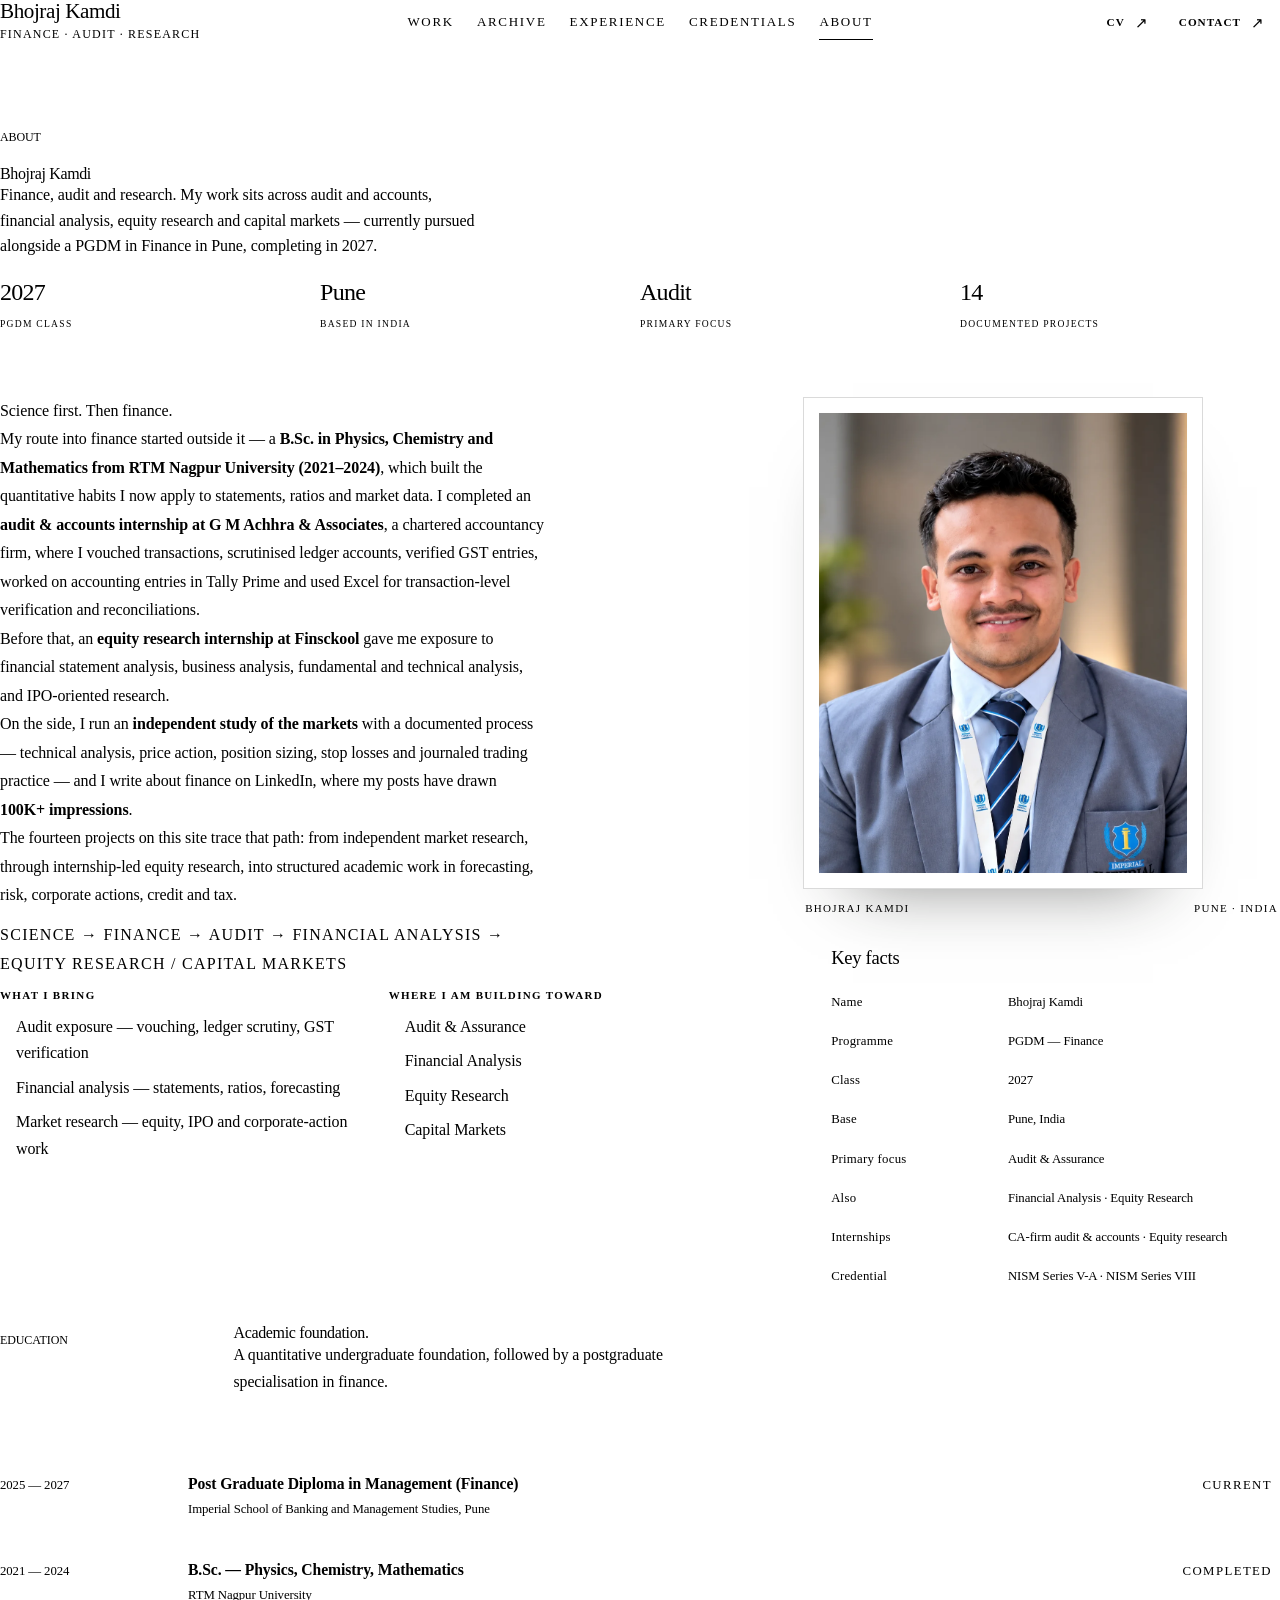
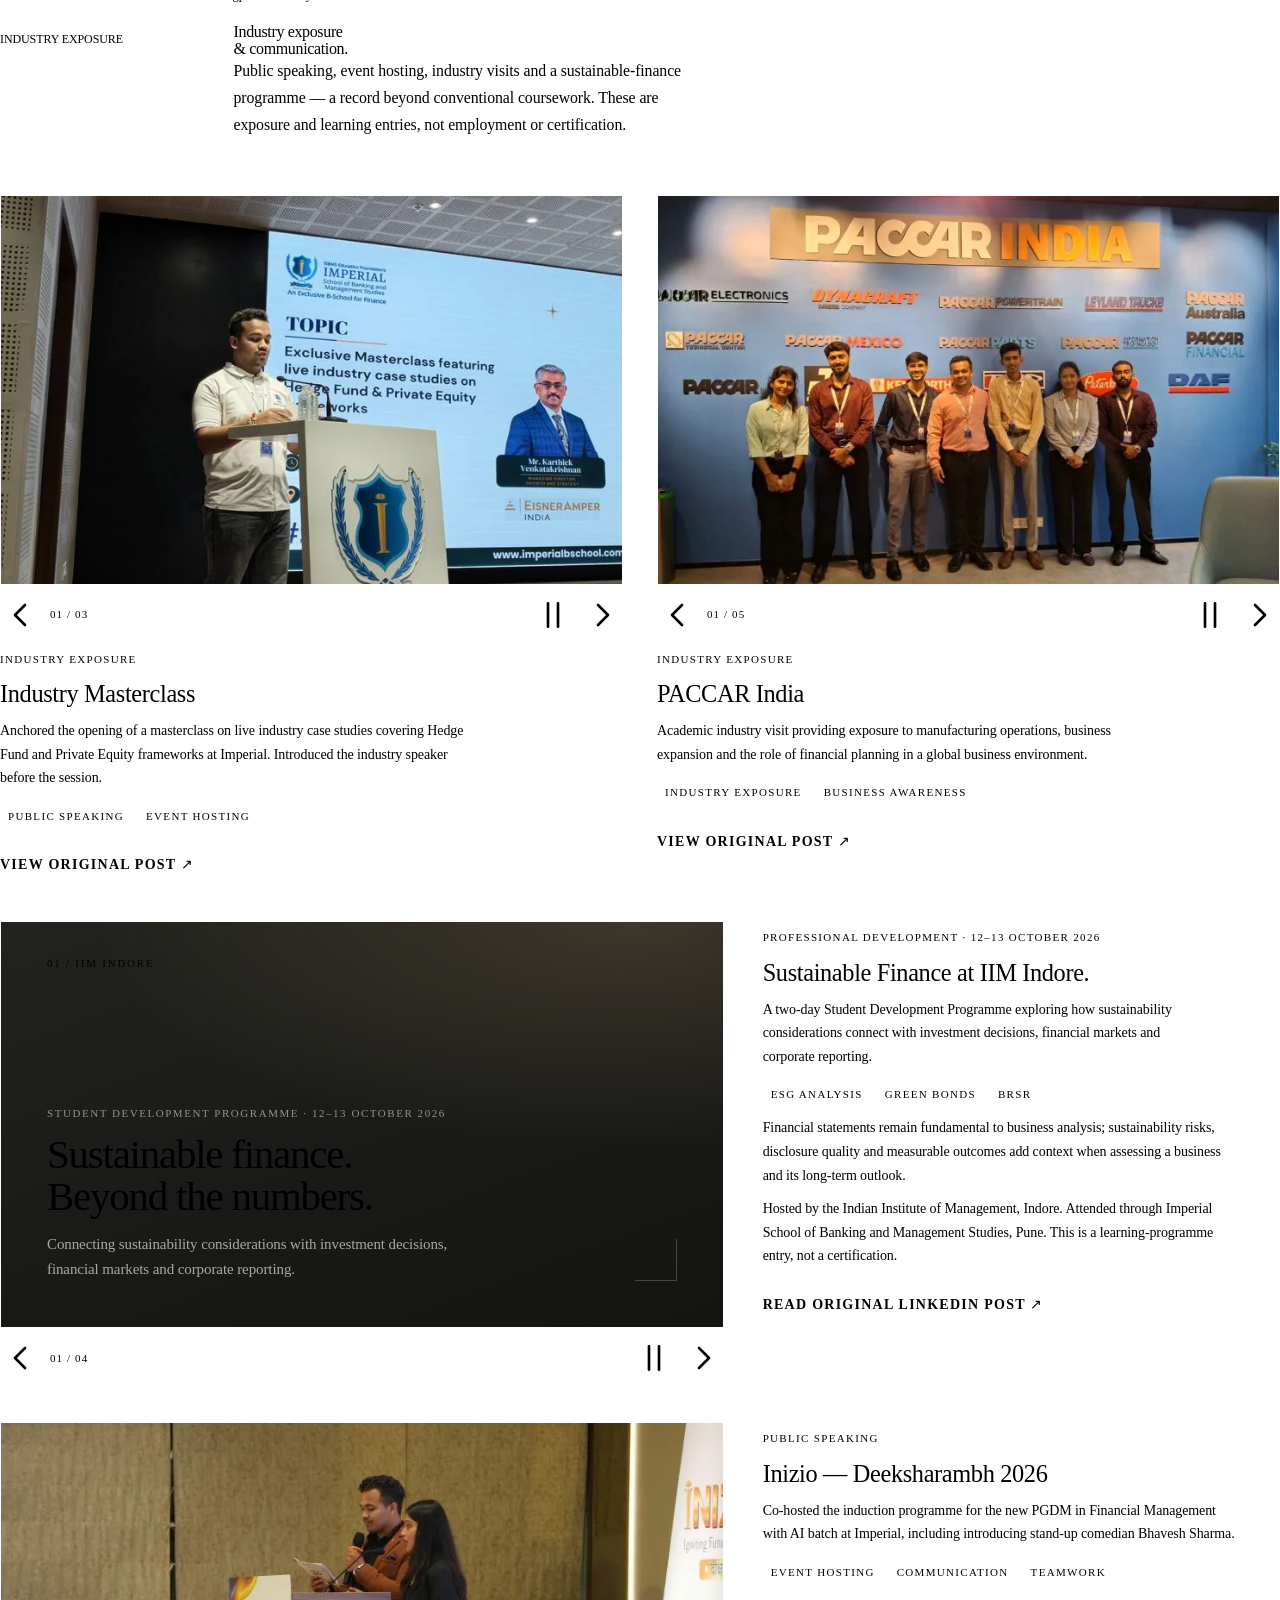
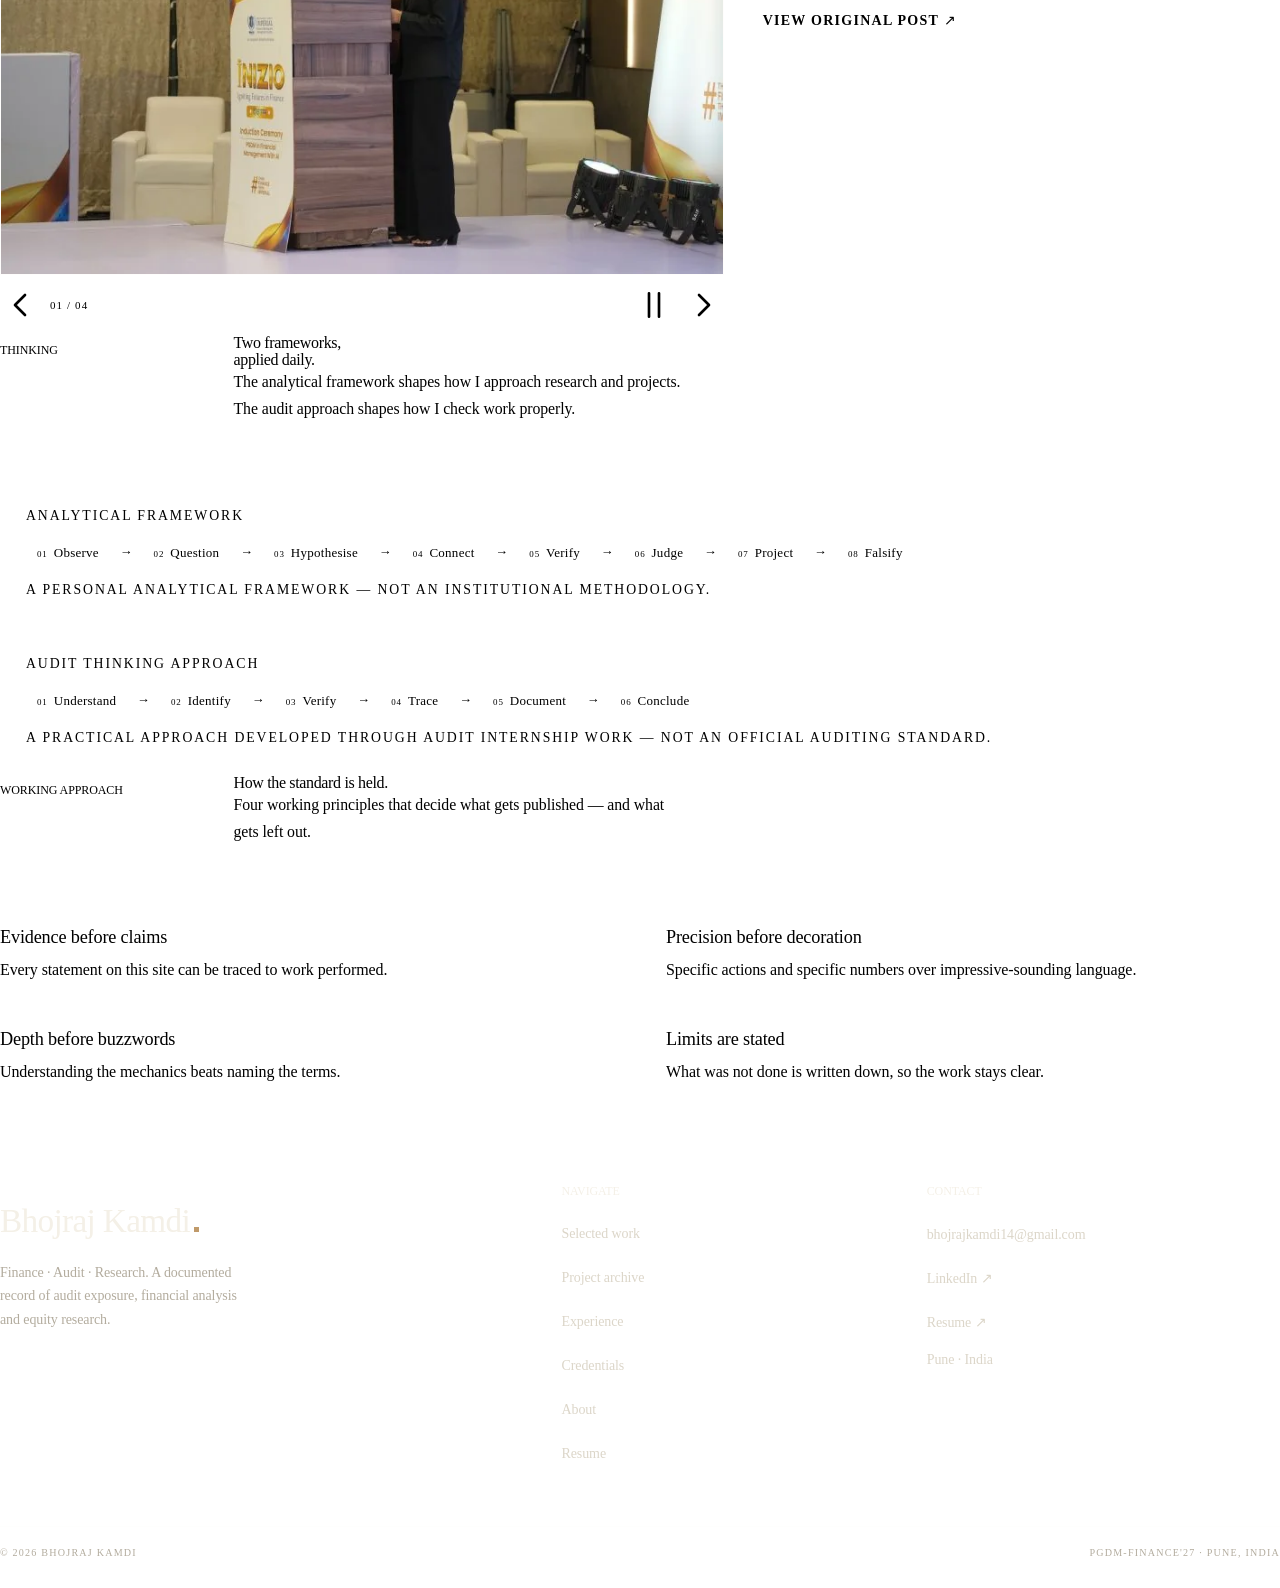
==== commit f19da939: "chore: snapshot pre-existing changes" ====
--- a/about.html
+++ b/about.html
@@ -5,11 +5,25 @@
   <meta name="viewport" content="width=device-width, initial-scale=1.0">
   <title>About — Bhojraj Kamdi</title>
   <meta name="description" content="About Bhojraj Kamdi — PGDM-Finance '27. Audit internship experience, equity research internship, independent market study, and the frameworks applied across fourteen documented projects.">
+  <link rel="canonical" href="https://bhojrajkamdi-1473.github.io/portfolio/about.html">
+  <meta property="og:title" content="About — Bhojraj Kamdi">
+  <meta property="og:description" content="Science first, then finance. Audit internship, equity research, independent market study and fourteen documented projects.">
+  <meta property="og:type" content="website">
+  <meta property="og:url" content="https://bhojrajkamdi-1473.github.io/portfolio/about.html">
+  <meta property="og:image" content="https://bhojrajkamdi-1473.github.io/portfolio/assets/og-bhojraj-kamdi.jpg">
+  <meta property="og:image:width" content="1200">
+  <meta property="og:image:height" content="630">
+  <meta property="og:image:alt" content="Bhojraj Kamdi — finance, audit and research portfolio cover.">
+  <meta name="twitter:card" content="summary_large_image">
+  <meta name="twitter:title" content="About — Bhojraj Kamdi">
+  <meta name="twitter:description" content="Science first, then finance. Audit, financial analysis and equity research.">
+  <meta name="twitter:image" content="https://bhojrajkamdi-1473.github.io/portfolio/assets/og-bhojraj-kamdi.jpg">
+  <meta name="theme-color" content="#F3EFE5">
   <link rel="icon" type="image/svg+xml" href="assets/favicon.svg">
   <link rel="preconnect" href="https://fonts.googleapis.com">
   <link rel="preconnect" href="https://fonts.gstatic.com" crossorigin>
   <link href="https://fonts.googleapis.com/css2?family=Geist:wght@300..800&family=Newsreader:ital,opsz,wght@0,6..72,300..700;1,6..72,300..700&display=swap" rel="stylesheet">
-  <link rel="stylesheet" href="assets/styles.css?v=6">
+  <link rel="stylesheet" href="assets/styles.css?v=8">
   <noscript><style>.rv{opacity:1 !important;transform:none !important;}</style></noscript>
 </head>
 <body>
@@ -17,17 +31,17 @@
 
   <header class="masthead" id="topbar">
     <div class="masthead-inner">
-      <a class="wordmark" href="index.html" aria-label="Bhojraj Kamdi — home">
+      <a class="wordmark" href="index.html">
         <span class="wordmark-name">Bhojraj Kamdi</span>
         <span class="wordmark-meta">Finance · Audit · Research</span>
       </a>
       <nav class="nav" aria-label="Primary">
         <ul>
-          <li><a href="index.html#work"><span class="nav-num">01</span>Work</a></li>
-          <li><a href="projects.html"><span class="nav-num">02</span>Archive</a></li>
-          <li><a href="index.html#experience"><span class="nav-num">03</span>Experience</a></li>
-          <li><a href="index.html#credentials"><span class="nav-num">04</span>Credentials</a></li>
-          <li><a href="about.html" aria-current="page"><span class="nav-num">05</span>About</a></li>
+          <li><a href="index.html#work">Work</a></li>
+          <li><a href="projects.html">Archive</a></li>
+          <li><a href="index.html#experience">Experience</a></li>
+          <li><a href="index.html#credentials">Credentials</a></li>
+          <li><a href="about.html" aria-current="page">About</a></li>
         </ul>
       </nav>
       <div class="masthead-actions">
@@ -43,15 +57,15 @@
 
   <div class="menu-panel" id="mobileMenu">
     <nav aria-label="Mobile">
-      <a href="index.html#work"><span class="menu-num">01</span>Work</a>
-      <a href="projects.html"><span class="menu-num">02</span>Archive</a>
-      <a href="index.html#experience"><span class="menu-num">03</span>Experience</a>
-      <a href="index.html#credentials"><span class="menu-num">04</span>Credentials</a>
-      <a href="about.html"><span class="menu-num">05</span>About</a>
-      <a href="index.html#contact"><span class="menu-num">06</span>Contact</a>
-      <a href="https://docs.google.com/document/d/1BFeB2oi3oYkQRqjwEmUpC3M__p_ACSpZ/edit" target="_blank" rel="noopener noreferrer"><span class="menu-num">07</span>Resume ↗</a>
+      <a href="index.html#work">Work</a>
+      <a href="projects.html">Archive</a>
+      <a href="index.html#experience">Experience</a>
+      <a href="index.html#credentials">Credentials</a>
+      <a href="about.html" aria-current="page">About</a>
+      <a href="index.html#contact">Contact</a>
+      <a href="https://docs.google.com/document/d/1BFeB2oi3oYkQRqjwEmUpC3M__p_ACSpZ/edit" target="_blank" rel="noopener noreferrer">Resume ↗</a>
     </nav>
-    <div class="menu-foot">
+    <div class="menu-foot" role="navigation" aria-label="Menu contact">
       <a href="https://www.linkedin.com/in/bhojrajkamdi" target="_blank" rel="noopener noreferrer">LinkedIn ↗</a>
       <a href="mailto:bhojrajkamdi14@gmail.com">Email</a>
       <span>Pune, India</span>
@@ -62,8 +76,8 @@
     <section class="page-hero" aria-labelledby="about-title">
       <div class="container">
         <p class="sec-label">About</p>
-        <h1 class="rv" id="about-title">An emerging finance professional.</h1>
-        <p class="lead rv d1">My work sits across audit and accounts, financial analysis, equity research and capital markets. I’m currently pursuing a PGDM in Finance in Pune, with a Class of 2027 completion.</p>
+        <h1 class="rv" id="about-title">Bhojraj Kamdi</h1>
+        <p class="lead rv d1">Finance, audit and research. My work sits across audit and accounts, financial analysis, equity research and capital markets — currently pursued alongside a PGDM in Finance in Pune, completing in 2027.</p>
         <div class="fact-row rv d2" aria-label="At a glance">
           <div class="fact"><b>2027</b><span>PGDM class</span></div>
           <div class="fact"><b>Pune</b><span>Based in India</span></div>
@@ -109,9 +123,9 @@
 
           <div class="rv d1">
             <div class="portrait-frame">
-              <img class="portrait-img" src="assets/bhojraj-kamdi-profile.webp" alt="Portrait of Bhojraj Kamdi" width="722" height="928" loading="lazy" decoding="async">
-            </div>
-            <p class="portrait-caption"><span>02 / About</span><span>Pune · India</span></p>
+              <img class="portrait-img" src="assets/bhojraj-kamdi.webp" alt="Portrait of Bhojraj Kamdi" width="1003" height="1254" loading="lazy" decoding="async">
+            </div>
+            <p class="portrait-caption"><span>Bhojraj Kamdi</span><span>Pune · India</span></p>
 
             <div class="focus-box mt-6">
               <h3>Key facts</h3>
@@ -135,9 +149,9 @@
     <section class="section section--stone" aria-labelledby="edu-title">
       <div class="container">
         <div class="sec-head rv">
-          <p class="sec-label"><span class="sec-num">01</span>Education</p>
+          <p class="sec-label">Education</p>
           <div>
-            <h2 class="sec-title" id="edu-title">Science first, then finance.</h2>
+            <h2 class="sec-title" id="edu-title">Academic foundation.</h2>
             <p class="sec-lead">A quantitative undergraduate foundation, followed by a postgraduate specialisation in finance.</p>
           </div>
         </div>
@@ -156,11 +170,160 @@
       </div>
     </section>
 
+<!-- IN PRACTICE -->
+    <section class="section" id="in-practice" aria-labelledby="ip-title">
+      <div class="container">
+        <div class="sec-head rv">
+          <p class="sec-label">Industry exposure</p>
+          <div>
+            <h2 class="sec-title" id="ip-title">Industry exposure &amp; communication.</h2>
+            <p class="sec-lead">Public speaking, event hosting, industry visits and a sustainable-finance programme — a record beyond conventional coursework. These are exposure and learning entries, not employment or certification.</p>
+          </div>
+        </div>
+
+        <div class="ip-grid">
+          <div class="ip-item ip-main rv">
+            <div class="ip-media">
+              <div class="ip-slides" data-ip role="region" aria-roledescription="carousel" aria-label="Industry Masterclass photographs" aria-live="polite" tabindex="0">
+                <figure class="ip-slide active"><img src="assets/in-practice/masterclass/masterclass-01.webp" width="800" height="450" alt="Speaker presenting Hedge Fund and Private Equity frameworks beside an Imperial and EisnerAmper backdrop at a masterclass." loading="lazy" decoding="async"></figure>
+                <figure class="ip-slide"><img src="assets/in-practice/masterclass/masterclass-02.webp" width="800" height="450" loading="lazy" decoding="async" alt="Speakers and students on stage during the industry masterclass session."></figure>
+                <figure class="ip-slide"><img src="assets/in-practice/masterclass/masterclass-03.webp" width="800" height="601" loading="lazy" decoding="async" alt="Audience seated in an auditorium during the industry masterclass at Imperial."></figure>
+                <span class="ip-paused" data-ip-paused hidden>Paused</span>
+              </div>
+              <div class="ip-bar">
+                <button class="ip-btn" data-ip-prev aria-label="Previous image"><svg class="icon" viewBox="0 0 24 24" fill="none" stroke="currentColor" stroke-width="1.6" stroke-linecap="round" stroke-linejoin="round" aria-hidden="true" focusable="false"><path d="M15 18l-6-6 6-6"/></svg></button>
+                <span class="ip-count">01 / 03</span>
+                <span class="ip-progress" aria-hidden="true"><i></i></span>
+                <span class="ip-dots" role="tablist" aria-label="Slide navigation"></span>
+                <button class="ip-btn" data-ip-pause aria-label="Pause slideshow" aria-pressed="false"><svg class="icon" viewBox="0 0 24 24" fill="none" stroke="currentColor" stroke-width="1.6" stroke-linecap="round" stroke-linejoin="round" aria-hidden="true" focusable="false"><path d="M9 5v14M15 5v14"/></svg></button>
+                <button class="ip-btn" data-ip-next aria-label="Next image"><svg class="icon" viewBox="0 0 24 24" fill="none" stroke="currentColor" stroke-width="1.6" stroke-linecap="round" stroke-linejoin="round" aria-hidden="true" focusable="false"><path d="M9 18l6-6-6-6"/></svg></button>
+              </div>
+            </div>
+            <div class="ip-cap">
+              <span class="ip-cat">Industry exposure</span>
+              <h3>Industry Masterclass</h3>
+              <p>Anchored the opening of a masterclass on live industry case studies covering Hedge Fund and Private Equity frameworks at Imperial. Introduced the industry speaker before the session.</p>
+              <ul class="ip-meta"><li>Public speaking</li><li>Event hosting</li></ul>
+              <a class="cert-link" href="https://www.linkedin.com/feed/update/urn:li:activity:7501277841188356096/" target="_blank" rel="noopener noreferrer">View original post ↗</a>
+            </div>
+          </div>
+
+          <div class="ip-item ip-side rv d1">
+            <div class="ip-media">
+              <div class="ip-slides" data-ip role="region" aria-roledescription="carousel" aria-label="PACCAR India photographs" aria-live="polite" tabindex="0">
+                <figure class="ip-slide active"><img src="assets/in-practice/paccar/paccar-01.webp" width="800" height="450" alt="Student group photographed in front of a PACCAR India brand wall during an academic industry visit." loading="lazy" decoding="async"></figure>
+                <figure class="ip-slide"><img class="ip-portrait" src="assets/in-practice/paccar/paccar-02.webp" width="720" height="1280" loading="lazy" decoding="async" alt="Bhojraj Kamdi standing beside a red commercial truck at PACCAR India." style="object-position:50% 30%"></figure>
+                <figure class="ip-slide"><img class="ip-portrait" src="assets/in-practice/paccar/paccar-03.webp" width="720" height="1280" loading="lazy" decoding="async" alt="Bhojraj Kamdi photographed against the PACCAR India wall during the industry visit." style="object-position:50% 28%"></figure>
+                <figure class="ip-slide"><img src="assets/in-practice/paccar/paccar-04.webp" width="800" height="450" loading="lazy" decoding="async" alt="Student group with company representatives during the PACCAR India visit."></figure>
+                <figure class="ip-slide"><img class="ip-portrait" src="assets/in-practice/paccar/paccar-05.webp" width="720" height="1280" loading="lazy" decoding="async" alt="Interior cabin of a commercial truck at the PACCAR India facility." style="object-position:50% 45%"></figure>
+                <span class="ip-paused" data-ip-paused hidden>Paused</span>
+              </div>
+              <div class="ip-bar">
+                <button class="ip-btn" data-ip-prev aria-label="Previous image"><svg class="icon" viewBox="0 0 24 24" fill="none" stroke="currentColor" stroke-width="1.6" stroke-linecap="round" stroke-linejoin="round" aria-hidden="true" focusable="false"><path d="M15 18l-6-6 6-6"/></svg></button>
+                <span class="ip-count">01 / 05</span>
+                <span class="ip-progress" aria-hidden="true"><i></i></span>
+                <span class="ip-dots" role="tablist" aria-label="Slide navigation"></span>
+                <button class="ip-btn" data-ip-pause aria-label="Pause slideshow" aria-pressed="false"><svg class="icon" viewBox="0 0 24 24" fill="none" stroke="currentColor" stroke-width="1.6" stroke-linecap="round" stroke-linejoin="round" aria-hidden="true" focusable="false"><path d="M9 5v14M15 5v14"/></svg></button>
+                <button class="ip-btn" data-ip-next aria-label="Next image"><svg class="icon" viewBox="0 0 24 24" fill="none" stroke="currentColor" stroke-width="1.6" stroke-linecap="round" stroke-linejoin="round" aria-hidden="true" focusable="false"><path d="M9 18l6-6-6-6"/></svg></button>
+              </div>
+            </div>
+            <div class="ip-cap">
+              <span class="ip-cat">Industry exposure</span>
+              <h3>PACCAR India</h3>
+              <p>Academic industry visit providing exposure to manufacturing operations, business expansion and the role of financial planning in a global business environment.</p>
+              <ul class="ip-meta"><li>Industry exposure</li><li>Business awareness</li></ul>
+              <a class="cert-link" href="https://www.linkedin.com/feed/update/urn:li:activity:7354537417674031104/" target="_blank" rel="noopener noreferrer">View original post ↗</a>
+            </div>
+          </div>
+
+          <article class="ip-item ip-wide rv" aria-label="IIM Indore Sustainable Finance Student Development Programme">
+            <div class="ip-media">
+              <div class="ip-slides ip-editorial-slides" data-ip role="region" aria-roledescription="carousel" aria-label="Sustainable Finance at IIM Indore — learning highlights" aria-live="polite" tabindex="0">
+                <figure class="ip-slide ip-editorial-slide active">
+                  <span class="ip-editorial-index">01 / IIM INDORE</span>
+                  <span class="ip-editorial-rule" aria-hidden="true"></span>
+                  <p class="ip-editorial-eyebrow">Student Development Programme · 12–13 October 2026</p>
+                  <h3 class="ip-editorial-title">Sustainable finance.<br>Beyond the numbers.</h3>
+                  <p class="ip-editorial-copy">Connecting sustainability considerations with investment decisions, financial markets and corporate reporting.</p>
+                </figure>
+                <figure class="ip-slide ip-editorial-slide">
+                  <span class="ip-editorial-index">02 / INVESTMENT DECISIONS</span>
+                  <span class="ip-editorial-rule" aria-hidden="true"></span>
+                  <p class="ip-editorial-eyebrow">ESG integration</p>
+                  <h3 class="ip-editorial-title">Risk, return<br>and responsibility.</h3>
+                  <p class="ip-editorial-copy">Environmental, social and governance factors can complement traditional financial analysis when assessing a business.</p>
+                </figure>
+                <figure class="ip-slide ip-editorial-slide">
+                  <span class="ip-editorial-index">03 / FIXED INCOME</span>
+                  <span class="ip-editorial-rule" aria-hidden="true"></span>
+                  <p class="ip-editorial-eyebrow">Sustainable financing</p>
+                  <h3 class="ip-editorial-title">Green bonds.<br>Yield curves.</h3>
+                  <p class="ip-editorial-copy">Exploring sustainable financing instruments alongside bond-market concepts and yield-curve interpretation.</p>
+                </figure>
+                <figure class="ip-slide ip-editorial-slide">
+                  <span class="ip-editorial-index">04 / DISCLOSURE</span>
+                  <span class="ip-editorial-rule" aria-hidden="true"></span>
+                  <p class="ip-editorial-eyebrow">Measurement &amp; transparency</p>
+                  <h3 class="ip-editorial-title">Measure impact.<br>Improve disclosure.</h3>
+                  <p class="ip-editorial-copy">ESG impact measurement and Business Responsibility and Sustainability Reporting (BRSR) connect commitments with transparent reporting.</p>
+                </figure>
+                <span class="ip-paused" data-ip-paused hidden>Paused</span>
+              </div>
+              <div class="ip-bar">
+                <button class="ip-btn" data-ip-prev aria-label="Previous IIM Indore slide"><svg class="icon" viewBox="0 0 24 24" fill="none" stroke="currentColor" stroke-width="1.6" stroke-linecap="round" stroke-linejoin="round" aria-hidden="true" focusable="false"><path d="M15 18l-6-6 6-6"/></svg></button>
+                <span class="ip-count">01 / 04</span>
+                <span class="ip-progress" aria-hidden="true"><i></i></span>
+                <span class="ip-dots" role="tablist" aria-label="IIM Indore slide navigation"></span>
+                <button class="ip-btn" data-ip-pause aria-label="Pause slideshow" aria-pressed="false"><svg class="icon" viewBox="0 0 24 24" fill="none" stroke="currentColor" stroke-width="1.6" stroke-linecap="round" stroke-linejoin="round" aria-hidden="true" focusable="false"><path d="M9 5v14M15 5v14"/></svg></button>
+                <button class="ip-btn" data-ip-next aria-label="Next IIM Indore slide"><svg class="icon" viewBox="0 0 24 24" fill="none" stroke="currentColor" stroke-width="1.6" stroke-linecap="round" stroke-linejoin="round" aria-hidden="true" focusable="false"><path d="M9 18l6-6-6-6"/></svg></button>
+              </div>
+            </div>
+            <div class="ip-cap">
+              <span class="ip-cat">Professional development · 12–13 October 2026</span>
+              <h3>Sustainable Finance at IIM Indore.</h3>
+              <p>A two-day Student Development Programme exploring how sustainability considerations connect with investment decisions, financial markets and corporate reporting.</p>
+              <ul class="ip-meta"><li>ESG analysis</li><li>Green bonds</li><li>BRSR</li></ul>
+              <p>Financial statements remain fundamental to business analysis; sustainability risks, disclosure quality and measurable outcomes add context when assessing a business and its long-term outlook.</p>
+              <p class="star-text">Hosted by the Indian Institute of Management, Indore. Attended through Imperial School of Banking and Management Studies, Pune. This is a learning-programme entry, not a certification.</p>
+              <a class="cert-link" href="https://www.linkedin.com/feed/update/urn:li:activity:7516515900766887936/" target="_blank" rel="noopener noreferrer">Read original LinkedIn post ↗</a>
+            </div>
+          </article>
+
+          <div class="ip-item ip-wide rv">
+            <div class="ip-media">
+              <div class="ip-slides" data-ip role="region" aria-roledescription="carousel" aria-label="Inizio Deeksharambh photographs" aria-live="polite" tabindex="0">
+                <figure class="ip-slide active"><img src="assets/in-practice/inizio/inizio-01.webp" width="800" height="533" alt="Two student hosts speaking at a podium during Inizio Deeksharambh 2026 at Imperial." loading="lazy" decoding="async"></figure>
+                <figure class="ip-slide"><img src="assets/in-practice/inizio/inizio-02.webp" width="800" height="533" loading="lazy" decoding="async" alt="Student hosts with a guest on stage during the Inizio induction programme."></figure>
+                <figure class="ip-slide"><img src="assets/in-practice/inizio/inizio-03.webp" width="800" height="533" loading="lazy" decoding="async" alt="Group photograph from the Inizio Deeksharambh 2026 induction event."></figure>
+                <figure class="ip-slide"><img src="assets/in-practice/inizio/inizio-04.webp" width="800" height="533" loading="lazy" decoding="async" alt="Audience seated during the Inizio induction programme sessions."></figure>
+                <span class="ip-paused" data-ip-paused hidden>Paused</span>
+              </div>
+              <div class="ip-bar">
+                <button class="ip-btn" data-ip-prev aria-label="Previous image"><svg class="icon" viewBox="0 0 24 24" fill="none" stroke="currentColor" stroke-width="1.6" stroke-linecap="round" stroke-linejoin="round" aria-hidden="true" focusable="false"><path d="M15 18l-6-6 6-6"/></svg></button>
+                <span class="ip-count">01 / 04</span>
+                <span class="ip-progress" aria-hidden="true"><i></i></span>
+                <span class="ip-dots" role="tablist" aria-label="Slide navigation"></span>
+                <button class="ip-btn" data-ip-pause aria-label="Pause slideshow" aria-pressed="false"><svg class="icon" viewBox="0 0 24 24" fill="none" stroke="currentColor" stroke-width="1.6" stroke-linecap="round" stroke-linejoin="round" aria-hidden="true" focusable="false"><path d="M9 5v14M15 5v14"/></svg></button>
+                <button class="ip-btn" data-ip-next aria-label="Next image"><svg class="icon" viewBox="0 0 24 24" fill="none" stroke="currentColor" stroke-width="1.6" stroke-linecap="round" stroke-linejoin="round" aria-hidden="true" focusable="false"><path d="M9 18l6-6-6-6"/></svg></button>
+              </div>
+            </div>
+            <div class="ip-cap">
+              <span class="ip-cat">Public speaking</span>
+              <h3>Inizio — Deeksharambh 2026</h3>
+              <p>Co-hosted the induction programme for the new PGDM in Financial Management with AI batch at Imperial, including introducing stand-up comedian Bhavesh Sharma.</p>
+              <ul class="ip-meta"><li>Event hosting</li><li>Communication</li><li>Teamwork</li></ul>
+              <a class="cert-link" href="https://www.linkedin.com/feed/update/urn:li:activity:7484959270136979457/" target="_blank" rel="noopener noreferrer">View original post ↗</a>
+            </div>
+          </div>
+        </div>
+      </div>
+    </section>
+
     <!-- THINKING -->
     <section class="section" aria-labelledby="think-title">
       <div class="container">
         <div class="sec-head rv">
-          <p class="sec-label"><span class="sec-num">02</span>Thinking</p>
+          <p class="sec-label">Thinking</p>
           <div>
             <h2 class="sec-title" id="think-title">Two frameworks, applied daily.</h2>
             <p class="sec-lead">The analytical framework shapes how I approach research and projects. The audit approach shapes how I check work properly.</p>
@@ -206,7 +369,7 @@
     <section class="section section--stone" aria-labelledby="principles-title">
       <div class="container">
         <div class="sec-head rv">
-          <p class="sec-label"><span class="sec-num">03</span>Working approach</p>
+          <p class="sec-label">Working approach</p>
           <div>
             <h2 class="sec-title" id="principles-title">How the standard is held.</h2>
             <p class="sec-lead">Four working principles that decide what gets published — and what gets left out.</p>
@@ -257,6 +420,6 @@
     </div>
   </footer>
 
-  <script src="assets/main.js?v=3"></script>
+  <script src="assets/main.js?v=5"></script>
 </body>
 </html>
--- a/assets/styles.css
+++ b/assets/styles.css
@@ -1,2039 +1,2663 @@
-/* ==========================================================================
-   BHOJRAJ KAMDI — FINANCE PORTFOLIO
-   Design system: institutional research ledger
-   Ivory paper · charcoal ink · restrained bronze · editorial serif
-   ========================================================================== */
+��﻿/* ==========================================================================
+   BHOJRAJ KAMDI — FINANCE PORTFOLIO
+   Design system: institutional research ledger
+   Ivory paper · charcoal ink · restrained bronze · editorial serif
+   ========================================================================== */
+
+/* ---------- 1. Tokens ---------- */
+:root {
+  /* Palette A — Refined Ledger -------------------------------------------
+     Three surfaces (paper, paper-deep, stone), three border strengths,
+     and a strict split between decorative bronze and bronze text.        */
+  --paper: #F8F5EE;
+  --paper-deep: #EFE9DD;
+  --stone: #EAE3D4;
+  --stone-deep: #DDD4C2;
+  --ink: #1B1C1A;
+  --ink-soft: #3A3B36;
+  --ink-mute: #565349;
+  --dark: #151614;
+  --dark-soft: #22231F;
+  --bronze: #A87949;          /* decorative rules, markers, chart fills */
+  --bronze-text: #6F4B27;     /* text and links on light surfaces */
+  --bronze-pale: #D2B58C;     /* accents on dark surfaces */
+  --plate: #FCFAF5;
+  --on-dark: #F4F0E7;
+  --on-dark-muted: #B3AC9E;
+
+  /* Derived surfaces */
+  --rule: rgba(27, 28, 26, 0.16);
+  --rule-soft: rgba(27, 28, 26, 0.085);
+  --rule-strong: rgba(27, 28, 26, 0.30);
+  --bronze-rule: rgba(111, 75, 39, 0.38);
+  --bronze-wash: rgba(168, 121, 73, 0.09);
+
+  /* Type */
+  --serif: "Newsreader", "Iowan Old Style", Georgia, "Times New Roman", serif;
+  --sans: "Geist", "Inter", system-ui, -apple-system, "Segoe UI", sans-serif;
+
+  --fs-display: clamp(3.4rem, 8.6vw, 7.6rem);
+  --fs-h1: clamp(2.5rem, 4.8vw, 4.2rem);
+  --fs-h2: clamp(2rem, 3.2vw, 3rem);
+  --fs-h3: clamp(1.375rem, 2vw, 1.75rem);
+  --fs-h4: 1.125rem;
+  --fs-lead: 1.125rem;
+  --fs-body: 1.0625rem;
+  --fs-small: 0.875rem;
+  --fs-meta: 0.78125rem;
+  --fs-micro: 0.6875rem;
+
+  /* Tracking: three semantic values, not thirty */
+  --track-label: 0.14em;
+  --track-tight: -0.022em;
+  --track-body: -0.006em;
+
+  /* Rhythm */
+  --sp-1: 4px;
+  --sp-2: 8px;
+  --sp-3: 12px;
+  --sp-4: 16px;
+  --sp-5: 20px;
+  --sp-6: 24px;
+  --sp-7: 32px;
+  --sp-8: 40px;
+  --sp-9: 48px;
+  --sp-10: 64px;
+  --sp-11: 80px;
+  --sp-12: 104px;
+
+  --gutter: clamp(20px, 4.4vw, 60px);
+  --container: 1320px;
+  --narrow: 880px;
+  --section-pad: clamp(66px, 8.4vw, 124px);
+  --gap: clamp(20px, 2.5vw, 36px);
+  --masthead-h: 84px;
+
+  /* Form */
+  --r-xs: 2px;
+  --r-sm: 4px;
+  --r-md: 6px;
+  --shadow-plate: 0 30px 60px -42px rgba(25, 26, 24, 0.55);
+  --ease: cubic-bezier(0.22, 1, 0.36, 1);
+  --t-fast: 160ms;
+  --t-med: 300ms;
+  --t-slow: 640ms;
+}
+
+/* Dark chapter: remap ink + rules inside */
+.section--dark,
+.record--dark,
+.plate,
+.footer {
+  --ink: #F4F0E7;
+  --ink-soft: #DCD6C9;
+  --ink-mute: #B3AC9E;
+  --rule: rgba(244, 240, 231, 0.16);
+  --rule-soft: rgba(244, 240, 231, 0.09);
+  --rule-strong: rgba(244, 240, 231, 0.32);
+  --bronze: #C09A6A;
+  --bronze-text: #D2B58C;
+  --bronze-rule: rgba(210, 181, 140, 0.42);
+  --bronze-wash: rgba(192, 154, 106, 0.12);
+  --plate: #20211E;
+  --paper: #151614;
+  --stone: #22231F;
+  --stone-deep: #2A2B26;
+}
+
+/* ---------- 2. Reset ---------- */
+*,
+*::before,
+*::after { box-sizing: border-box; }
+
+html {
+  -webkit-text-size-adjust: 100%;
+  scroll-behavior: smooth;
+  scroll-padding-top: calc(var(--masthead-h) + 24px);
+}
+
+body {
+  margin: 0;
+  background: var(--paper);
+  color: var(--ink);
+  font-family: var(--sans);
+  font-size: var(--fs-body);
+  line-height: 1.66;
+  font-weight: 400;
+  letter-spacing: -0.006em;
+  -webkit-font-smoothing: antialiased;
+  text-rendering: optimizeLegibility;
+}
+
+body.menu-open { overflow: hidden; }
+html { overflow-x: clip; }
+body { overflow-x: clip; }
+
+img { max-width: 100%; height: auto; display: block; }
+svg { display: block; }
+figure { margin: 0; }
+h1, h2, h3, h4, h5, p, ul, ol, dl, dd, blockquote { margin: 0; }
+ul, ol { padding: 0; list-style: none; }
+button { font: inherit; color: inherit; background: none; border: 0; padding: 0; cursor: pointer; }
+a { color: inherit; text-decoration: none; }
+table { border-collapse: collapse; width: 100%; }
+[hidden] { display: none !important; }
+
+::selection { background: var(--bronze); color: #FFFDF8; }
+
+:focus-visible {
+  outline: 2px solid var(--bronze-text);
+  outline-offset: 3px;
+  border-radius: 1px;
+}
+
+.skip-link {
+  position: fixed;
+  top: 10px;
+  left: 10px;
+  z-index: 200;
+  padding: 12px 18px;
+  background: var(--dark);
+  color: var(--on-dark);
+  font-size: 0.82rem;
+  letter-spacing: 0.04em;
+  transform: translateY(-160%);
+  transition: transform var(--t-fast) var(--ease);
+}
+.skip-link:focus { transform: translateY(0); }
+
+main:focus { outline: none; }
+
+.sr-only {
+  position: absolute;
+  width: 1px; height: 1px;
+  padding: 0; margin: -1px;
+  overflow: hidden;
+  clip: rect(0 0 0 0);
+  white-space: nowrap;
+  border: 0;
+}
+
+/* ---------- 3. Typography ---------- */
+h1, h2, h3, .serif {
+  font-family: var(--serif);
+  font-weight: 400;
+  letter-spacing: -0.022em;
+  font-optical-sizing: auto;
+  text-wrap: balance;
+}
+
+h1 { font-size: var(--fs-h1); line-height: 1.02; }
+h2 { font-size: var(--fs-h2); line-height: 1.06; }
+h3 { font-size: var(--fs-h3); line-height: 1.24; letter-spacing: -0.014em; }
+h4 { font-family: var(--sans); font-size: var(--fs-h4); font-weight: 550; letter-spacing: -0.01em; line-height: 1.4; }
+
+p { text-wrap: pretty; }
+strong, b { font-weight: 600; }
+em { font-style: italic; }
+
+.tnum { font-variant-numeric: tabular-nums lining-nums; }
+
+.meta {
+  font-family: var(--sans);
+  font-size: var(--fs-meta);
+  font-weight: 500;
+  letter-spacing: 0.16em;
+  text-transform: uppercase;
+  color: var(--ink-mute);
+}
+
+.lead {
+  font-size: var(--fs-lead);
+  line-height: 1.6;
+  color: var(--ink-soft);
+  max-width: 62ch;
+}
+
+/* ---------- 4. Layout ---------- */
+.container {
+  width: min(var(--container), 100% - (var(--gutter) * 2));
+  margin-inline: auto;
+}
+
+.container--narrow { width: min(var(--narrow), 100% - (var(--gutter) * 2)); }
+
+.section { padding-block: var(--section-pad); position: relative; }
+.section--tight { padding-block: clamp(44px, 5.4vw, 74px); }
+.section--stone { background: var(--stone); }
+.section--paper-deep { background: var(--paper-deep); }
+.section--ruled { border-top: 1px solid var(--rule); }
+.section--dark { background: var(--dark); color: var(--ink); }
+
+.stack > * + * { margin-top: var(--sp-6); }
+.mt-4 { margin-top: var(--sp-4); }
+.mt-5 { margin-top: var(--sp-5); }
+.mt-6 { margin-top: var(--sp-6); }
+.mt-8 { margin-top: var(--sp-8); }
+.mt-10 { margin-top: var(--sp-10); }
+
+.grid12 {
+  display: grid;
+  grid-template-columns: repeat(12, minmax(0, 1fr));
+  gap: var(--gap);
+}
+.col-4 { grid-column: span 4; min-width: 0; }
+.col-5 { grid-column: span 5; min-width: 0; }
+.col-6 { grid-column: span 6; min-width: 0; }
+.col-7 { grid-column: span 7; min-width: 0; }
+.col-8 { grid-column: span 8; min-width: 0; }
+.col-12 { grid-column: span 12; min-width: 0; }
+
+/* ---------- 5. Masthead ---------- */
+.masthead {
+  position: sticky;
+  top: 0;
+  z-index: 60;
+  background: color-mix(in srgb, var(--paper) 95%, transparent);
+  backdrop-filter: saturate(140%) blur(12px);
+  border-bottom: 1px solid var(--rule);
+  transition: box-shadow var(--t-med) var(--ease), background var(--t-med) var(--ease);
+}
+.masthead.scrolled {
+  background: color-mix(in srgb, var(--paper) 97%, transparent);
+  box-shadow: 0 1px 0 var(--rule), 0 18px 40px -34px rgba(25, 26, 24, 0.5);
+}
+
+.masthead-inner {
+  display: grid;
+  grid-template-columns: minmax(180px, 1fr) auto minmax(180px, 1fr);
+  align-items: center;
+  gap: clamp(16px, 2.4vw, 32px);
+  height: var(--masthead-h);
+  width: min(var(--container), 100% - (var(--gutter) * 2));
+  margin-inline: auto;
+}
+
+.wordmark { display: inline-flex; flex-direction: column; gap: 2px; width: fit-content; }
+.wordmark-name {
+  font-family: var(--serif);
+  font-size: 1.32rem;
+  letter-spacing: -0.02em;
+  line-height: 1.1;
+  display: inline-flex;
+  align-items: baseline;
+  gap: 1px;
+}
+.wordmark-name::after {
+  content: "";
+  width: 5px; height: 5px;
+  background: var(--bronze);
+  margin-left: 3px;
+  display: inline-block;
+}
+.wordmark-meta {
+  font-size: 0.625rem;
+  letter-spacing: 0.18em;
+  text-transform: uppercase;
+  color: var(--ink-mute);
+}
+
+.nav ul { display: flex; align-items: center; gap: clamp(12px, 1.8vw, 26px); }
+.nav a {
+  display: inline-flex;
+  align-items: baseline;
+  gap: 6px;
+  padding: 6px 0;
+  font-size: 0.72rem;
+  font-weight: 500;
+  letter-spacing: 0.13em;
+  text-transform: uppercase;
+  color: var(--ink-soft);
+  border-bottom: 1px solid transparent;
+  transition: color var(--t-fast) var(--ease), border-color var(--t-fast) var(--ease);
+}
+.nav a:hover { color: var(--ink); border-bottom-color: var(--bronze); }
+.nav a[aria-current="page"] { color: var(--ink); border-bottom-color: var(--bronze); }
+.nav-num {
+  font-family: var(--serif);
+  font-size: 0.66rem;
+  color: var(--bronze-text);
+  letter-spacing: 0.02em;
+  font-variant-numeric: tabular-nums;
+}
+
+.masthead-actions {
+  display: flex;
+  justify-content: flex-end;
+  align-items: center;
+  gap: var(--sp-2);
+}
+
+/* ---------- 6. Buttons + links ---------- */
+.btn {
+  display: inline-flex;
+  align-items: center;
+  justify-content: center;
+  gap: 10px;
+  min-height: 48px;
+  padding: 13px 22px;
+  border: 1px solid var(--ink);
+  border-radius: var(--r-xs);
+  font-family: var(--sans);
+  font-size: 0.78rem;
+  font-weight: 550;
+  letter-spacing: 0.08em;
+  text-transform: uppercase;
+  line-height: 1;
+  transition: background var(--t-fast) var(--ease), color var(--t-fast) var(--ease),
+              border-color var(--t-fast) var(--ease), transform var(--t-fast) var(--ease);
+}
+.btn .arrow { font-size: 0.95rem; line-height: 1; transform: translateY(-0.5px); }
+.btn--solid { background: var(--ink); color: var(--paper); border-color: var(--ink); }
+.btn--solid:hover { background: var(--bronze-text); border-color: var(--bronze-text); color: #FFFDF8; }
+.btn--line { background: transparent; color: var(--ink); }
+.btn--line:hover { background: var(--ink); color: var(--paper); }
+.btn--quiet {
+  border-color: transparent;
+  padding-inline: 6px;
+  color: var(--ink-soft);
+  min-height: 44px;
+}
+.btn--quiet:hover { color: var(--bronze-text); }
+.btn--sm { min-height: 40px; padding: 10px 15px; font-size: 0.7rem; letter-spacing: 0.09em; }
+.btn--block { width: 100%; }
+
+.link-arrow {
+  display: inline-flex;
+  align-items: center;
+  gap: 8px;
+  font-size: 0.76rem;
+  font-weight: 550;
+  letter-spacing: 0.1em;
+  text-transform: uppercase;
+  padding-bottom: 4px;
+  border-bottom: 1px solid var(--rule-strong);
+  transition: color var(--t-fast) var(--ease), border-color var(--t-fast) var(--ease);
+}
+.link-arrow .arrow { transition: transform var(--t-fast) var(--ease); font-size: 0.9rem; }
+.link-arrow:hover { color: var(--bronze-text); border-bottom-color: var(--bronze); }
+.link-arrow:hover .arrow { transform: translate(2px, -2px); }
+
+.text-link {
+  color: var(--ink);
+  border-bottom: 1px solid var(--bronze-rule);
+  transition: border-color var(--t-fast) var(--ease), color var(--t-fast) var(--ease);
+}
+.text-link:hover { color: var(--bronze-text); border-bottom-color: var(--bronze); }
+
+/* ---------- 7. Mobile menu ---------- */
+.menu-btn {
+  display: none;
+  align-items: center;
+  gap: 10px;
+  min-height: 44px;
+  padding: 8px 2px;
+  font-size: 0.7rem;
+  letter-spacing: 0.14em;
+  text-transform: uppercase;
+  color: var(--ink);
+}
+.menu-icon { display: inline-flex; flex-direction: column; gap: 5px; width: 22px; }
+.menu-icon i { display: block; height: 1px; background: var(--ink); transition: transform var(--t-med) var(--ease), opacity var(--t-med) var(--ease); }
+.masthead.menu-is-open .menu-icon i:first-child { transform: translateY(3px) rotate(45deg); }
+.masthead.menu-is-open .menu-icon i:last-child { transform: translateY(-3px) rotate(-45deg); }
+
+.menu-panel {
+  position: fixed;
+  inset: var(--masthead-h) 0 0 0;
+  z-index: 55;
+  background: var(--dark);
+  color: var(--on-dark);
+  padding: clamp(24px, 6vw, 48px) var(--gutter) 32px;
+  overflow-y: auto;
+  opacity: 0;
+  visibility: hidden;
+  transform: translateY(-8px);
+  transition: opacity var(--t-med) var(--ease), transform var(--t-med) var(--ease), visibility var(--t-med);
+}
+.menu-panel.open { opacity: 1; visibility: visible; transform: translateY(0); }
+.menu-panel nav { display: flex; flex-direction: column; }
+.menu-panel nav a {
+  display: flex;
+  align-items: baseline;
+  gap: 18px;
+  padding: 16px 0;
+  border-bottom: 1px solid rgba(245, 242, 235, 0.13);
+  font-family: var(--serif);
+  font-size: clamp(1.6rem, 7vw, 2.3rem);
+  letter-spacing: -0.02em;
+}
+.menu-num {
+  font-family: var(--sans);
+  font-size: 0.64rem;
+  letter-spacing: 0.14em;
+  color: var(--bronze-pale);
+  min-width: 26px;
+}
+.menu-foot {
+  display: flex;
+  flex-wrap: wrap;
+  gap: 18px 26px;
+  margin-top: 34px;
+  font-size: 0.76rem;
+  letter-spacing: 0.08em;
+  text-transform: uppercase;
+  color: rgba(245, 242, 235, 0.72);
+}
+.menu-foot a:hover { color: var(--on-dark); }
+
+/* ---------- 8. Hero ---------- */
+.hero {
+  padding-top: clamp(24px, 4vw, 48px);
+  padding-bottom: clamp(40px, 5.4vw, 76px);
+  position: relative;
+  overflow: hidden;
+}
+.hero::before {
+  content: "";
+  position: absolute;
+  top: 0; left: var(--gutter);
+  width: 1px; height: 100%;
+  background: var(--rule-soft);
+  pointer-events: none;
+}
+.hero-inner {
+  display: grid;
+  grid-template-columns: minmax(0, 1.08fr) minmax(0, 0.92fr);
+  gap: clamp(40px, 6vw, 88px);
+  align-items: center;
+}
+.hero-copy { padding-left: clamp(12px, 1.8vw, 28px); padding-top: clamp(4px, 0.8vw, 12px); padding-bottom: clamp(4px, 0.8vw, 12px); }
+.eyebrow {
+  display: inline-flex;
+  align-items: center;
+  gap: 12px;
+  font-size: 0.7rem;
+  font-weight: 500;
+  letter-spacing: 0.18em;
+  text-transform: uppercase;
+  color: var(--ink-mute);
+}
+.eyebrow::before { content: ""; width: 34px; height: 1px; background: var(--bronze); }
+
+.display {
+  margin-top: var(--sp-4);
+  font-family: var(--serif);
+  font-size: var(--fs-display);
+  font-weight: 300;
+  line-height: 0.94;
+  letter-spacing: -0.042em;
+  text-wrap: balance;
+}
+.display-line { display: block; }
+.display-line--accent { font-style: italic; color: var(--ink); padding-left: 0.02em; }
+.display-line--accent::after {
+  content: "";
+  display: inline-block;
+  width: 0.13em; height: 0.13em;
+  background: var(--bronze);
+  margin-left: 0.06em;
+  vertical-align: baseline;
+}
+
+.hero-role {
+  margin-top: var(--sp-5);
+  font-family: var(--serif);
+  font-size: clamp(1.16rem, 1.8vw, 1.58rem);
+  line-height: 1.36;
+  letter-spacing: -0.014em;
+  color: var(--ink-soft);
+  max-width: 32ch;
+  text-wrap: balance;
+}
+.hero-role span { color: var(--bronze-text); }
+
+.hero-lede {
+  margin-top: var(--sp-4);
+  max-width: 48ch;
+  color: var(--ink-mute);
+  font-size: 0.98rem;
+  line-height: 1.7;
+}
+.hero-actions {
+  display: flex;
+  flex-wrap: wrap;
+  gap: 12px;
+  margin-top: var(--sp-6);
+}
+.hero-meta {
+  display: flex;
+  flex-wrap: wrap;
+  gap: 10px 26px;
+  margin-top: var(--sp-6);
+  padding-top: var(--sp-4);
+  border-top: 1px solid var(--rule-soft);
+}
+.hero-meta div { display: flex; flex-direction: column; gap: 3px; }
+.hero-meta dt,
+.hero-meta .k {
+  font-size: 0.62rem;
+  letter-spacing: 0.15em;
+  text-transform: uppercase;
+  color: var(--ink-mute);
+}
+.hero-meta .v {
+  font-size: 0.82rem;
+  color: var(--ink-soft);
+  letter-spacing: 0.01em;
+}
+.hero-avail { display: inline-flex; align-items: center; gap: 8px; }
+.hero-avail::before {
+  content: "";
+  width: 6px; height: 6px;
+  border-radius: 50%;
+  background: var(--bronze);
+  box-shadow: 0 0 0 3px var(--bronze-wash);
+}
+
+/* Portrait plate */
+.hero-media { position: relative; justify-self: end; align-self: center; }
+.portrait-frame {
+  position: relative;
+  background: var(--dark-soft);
+  border: 1px solid rgba(27, 28, 26, 0.16);
+  padding: clamp(10px, 1.1vw, 14px);
+  box-shadow: 0 40px 70px -50px rgba(25, 26, 24, 0.6);
+  max-width: min(400px, 100%);
+}
+.portrait-frame::before,
+.portrait-frame::after {
+  content: "";
+  position: absolute;
+  background: var(--bronze);
+  z-index: 2;
+}
+.portrait-frame::before { top: -1px; left: -1px; width: 48px; height: 2px; }
+.portrait-frame::after { bottom: -1px; right: -1px; width: 48px; height: 2px; }
+.portrait-img {
+  width: 100%;
+  aspect-ratio: 3.6 / 4.5;
+  object-fit: cover;
+  object-position: 50% 12%;
+  filter: saturate(0.96) contrast(1.01);
+  display: block;
+  border: 1px solid rgba(247, 244, 237, 0.12);
+}
+.portrait-caption {
+  display: flex;
+  justify-content: space-between;
+  align-items: baseline;
+  gap: 16px;
+  padding: 10px 2px 0;
+  font-size: 0.64rem;
+  letter-spacing: 0.14em;
+  text-transform: uppercase;
+  color: var(--ink-mute);
+}
+.portrait-caption span:last-child { color: var(--bronze-text); }
+
+/* Discipline band */
+.disciplines {
+  margin-top: clamp(26px, 3.4vw, 42px);
+  border-top: 1px solid var(--rule);
+  border-bottom: 1px solid var(--rule);
+  display: grid;
+  grid-template-columns: repeat(4, 1fr);
+  align-items: center;
+}
+.disciplines span {
+  padding: 13px 8px;
+  font-size: 0.68rem;
+  letter-spacing: 0.16em;
+  text-transform: uppercase;
+  color: var(--ink-mute);
+  border-left: 1px solid var(--rule-soft);
+  text-align: center;
+  line-height: 1.4;
+}
+.disciplines span:first-child { border-left: 0; }
+.disciplines b { color: var(--ink); font-weight: 550; }
+
+/* ---------- 9. Ledger ---------- */
+.ledger {
+  display: grid;
+  grid-template-columns: repeat(3, 1fr);
+  border-top: 1px solid var(--rule-strong);
+  border-bottom: 1px solid var(--rule-strong);
+}
+.ledger-item {
+  padding: clamp(24px, 3vw, 40px) clamp(16px, 2.4vw, 34px) clamp(22px, 2.6vw, 34px);
+  border-left: 1px solid var(--rule);
+  display: flex;
+  flex-direction: column;
+  gap: 6px;
+}
+.ledger-item:first-child { border-left: 0; padding-left: 0; }
+.ledger-item:last-child { padding-right: 0; }
+.ledger-num {
+  font-family: var(--serif);
+  font-size: clamp(2.6rem, 4.4vw, 4rem);
+  line-height: 0.95;
+  letter-spacing: -0.04em;
+  font-variant-numeric: tabular-nums lining-nums;
+}
+.ledger-label {
+  font-size: 0.72rem;
+  letter-spacing: 0.15em;
+  text-transform: uppercase;
+  color: var(--ink-mute);
+}
+.ledger-note { font-size: 0.82rem; color: var(--ink-mute); line-height: 1.5; max-width: 30ch; }
+
+/* ---------- 10. Section head ---------- */
+.sec-head {
+  display: grid;
+  grid-template-columns: minmax(120px, 190px) minmax(0, 1fr);
+  gap: clamp(20px, 3.4vw, 56px);
+  padding-top: var(--sp-4);
+  border-top: 1px solid var(--rule-strong);
+  margin-bottom: clamp(34px, 4.4vw, 62px);
+}
+.sec-label {
+  display: flex;
+  align-items: baseline;
+  gap: 10px;
+  padding-top: 6px;
+  font-size: 0.66rem;
+  font-weight: 500;
+  letter-spacing: 0.17em;
+  text-transform: uppercase;
+  color: var(--ink-mute);
+}
+.sec-num {
+  font-family: var(--serif);
+  font-size: 0.8rem;
+  color: var(--bronze-text);
+  letter-spacing: 0.04em;
+  font-variant-numeric: tabular-nums;
+}
+.sec-title { font-size: var(--fs-h2); max-width: 24ch; }
+.sec-title--wide { max-width: 30ch; }
+.sec-lead {
+  margin-top: var(--sp-4);
+  max-width: 58ch;
+  color: var(--ink-mute);
+  font-size: 0.99rem;
+  line-height: 1.7;
+}
+.sec-aside {
+  margin-top: var(--sp-5);
+  display: flex;
+  flex-wrap: wrap;
+  gap: 14px 22px;
+  align-items: center;
+}
+
+.section--dark .sec-head { border-top-color: var(--rule); }
+
+/* ---------- 11. Record / case study ---------- */
+.record {
+  display: grid;
+  grid-template-columns: minmax(78px, 116px) minmax(0, 1fr);
+  gap: clamp(18px, 3vw, 46px);
+  padding-block: clamp(34px, 4.6vw, 58px);
+  border-top: 1px solid var(--rule-strong);
+}
+.record:first-of-type { border-top-color: var(--rule-strong); }
+.record--last { border-bottom: 1px solid var(--rule-strong); }
+.record-rail { display: flex; flex-direction: column; gap: 10px; }
+.record-no {
+  font-family: var(--serif);
+  font-size: clamp(2rem, 3vw, 2.9rem);
+  line-height: 0.9;
+  color: var(--bronze-text);
+  letter-spacing: -0.04em;
+  font-variant-numeric: tabular-nums;
+}
+.record-cat {
+  font-size: 0.63rem;
+  letter-spacing: 0.14em;
+  text-transform: uppercase;
+  color: var(--ink-mute);
+  line-height: 1.6;
+  max-width: 14ch;
+}
+.record-rail .pill { align-self: flex-start; }
+.record-body { min-width: 0; }
+.record-kicker {
+  font-size: 0.67rem;
+  letter-spacing: 0.15em;
+  text-transform: uppercase;
+  color: var(--bronze-text);
+  margin-bottom: 10px;
+}
+.record-title {
+  font-size: clamp(1.72rem, 2.6vw, 2.5rem);
+  line-height: 1.1;
+  letter-spacing: -0.025em;
+  max-width: 30ch;
+}
+.record-question {
+  margin-top: var(--sp-4);
+  font-family: var(--serif);
+  font-style: italic;
+  font-size: clamp(1.08rem, 1.5vw, 1.3rem);
+  line-height: 1.5;
+  color: var(--ink-soft);
+  max-width: 56ch;
+}
+.record-question::before {
+  content: "";
+  display: block;
+  width: 36px; height: 1px;
+  background: var(--bronze);
+  margin-bottom: 14px;
+}
+.record-fields {
+  margin-top: var(--sp-5);
+  display: grid;
+  grid-template-columns: repeat(2, minmax(0, 1fr));
+  gap: 14px clamp(20px, 3vw, 44px);
+}
+.field { display: grid; gap: 4px; padding-top: 10px; border-top: 1px solid var(--rule-soft); }
+.field b {
+  font-size: 0.62rem;
+  font-weight: 550;
+  letter-spacing: 0.15em;
+  text-transform: uppercase;
+  color: var(--ink-mute);
+}
+.field span { font-size: 0.93rem; line-height: 1.62; color: var(--ink-soft); }
+.field--wide { grid-column: 1 / -1; }
+
+.note {
+  margin-top: var(--sp-5);
+  padding: 14px 16px 14px 18px;
+  border-left: 2px solid var(--bronze);
+  background: var(--bronze-wash);
+  font-size: 0.88rem;
+  line-height: 1.6;
+  color: var(--ink-soft);
+  max-width: 74ch;
+}
+.note b { color: var(--ink); }
+.note--quiet { background: transparent; border-left-color: var(--rule-strong); }
+
+.tags { display: flex; flex-wrap: wrap; gap: 6px; }
+.pill {
+  display: inline-flex;
+  align-items: center;
+  min-height: 26px;
+  padding: 3px 9px;
+  border: 1px solid var(--rule);
+  border-radius: var(--r-xs);
+  font-size: 0.6rem;
+  letter-spacing: 0.11em;
+  text-transform: uppercase;
+  color: var(--ink-mute);
+  white-space: nowrap;
+}
+.pill--gold { border-color: var(--bronze-rule); color: var(--bronze-text); background: var(--bronze-wash); }
+.pill--quiet { border-color: transparent; padding-inline: 0; }
+
+/* Report links */
+.report-links {
+  margin-top: var(--sp-6);
+  border-top: 1px solid var(--rule-soft);
+}
+.report-row {
+  display: flex;
+  flex-wrap: wrap;
+  align-items: baseline;
+  justify-content: space-between;
+  gap: 8px 20px;
+  padding: 12px 0;
+  border-bottom: 1px solid var(--rule-soft);
+}
+.report-cap {
+  font-size: 0.75rem;
+  letter-spacing: 0.04em;
+  color: var(--ink-mute);
+  max-width: 46ch;
+}
+.report-link {
+  display: inline-flex;
+  align-items: center;
+  gap: 7px;
+  font-size: 0.68rem;
+  font-weight: 550;
+  letter-spacing: 0.11em;
+  text-transform: uppercase;
+  color: var(--ink);
+  white-space: nowrap;
+  border-bottom: 1px solid var(--bronze-rule);
+  padding-bottom: 2px;
+  transition: color var(--t-fast) var(--ease), border-color var(--t-fast) var(--ease);
+}
+.report-link:hover { color: var(--bronze-text); border-bottom-color: var(--bronze); }
+.report-link .arrow { font-size: 0.85rem; }
+.report-pending {
+  font-size: 0.68rem;
+  letter-spacing: 0.1em;
+  text-transform: uppercase;
+  color: var(--ink-mute);
+  border-bottom: 1px dashed var(--rule);
+  padding-bottom: 2px;
+}
+.pending-chip {
+  display: inline-block;
+  margin-left: 6px;
+  padding: 2px 7px;
+  border: 1px dashed var(--rule-strong);
+  font-size: 0.58rem;
+  letter-spacing: 0.1em;
+  text-transform: uppercase;
+  color: var(--ink-mute);
+}
+
+/* Case: dark variant */
+.record--dark {
+  margin-block: clamp(30px, 4vw, 54px);
+  padding: clamp(28px, 4vw, 46px);
+  background: var(--dark);
+  color: var(--ink);
+  border: 0;
+  box-shadow: var(--shadow-plate);
+  grid-template-columns: minmax(64px, 96px) minmax(0, 1fr);
+}
+
+/* ---------- 12. Data plates ---------- */
+.plate {
+  margin-top: var(--sp-6);
+  background: var(--dark);
+  color: var(--on-dark);
+  border: 1px solid rgba(245, 242, 235, 0.12);
+  padding: clamp(20px, 2.6vw, 30px);
+}
+.plate--light {
+  /* Full token reset: a light plate must never inherit the dark remap. */
+  --plate: #FCFAF5;
+  --paper: #F8F5EE;
+  --stone: #EAE3D4;
+  --stone-deep: #DDD4C2;
+  --ink: #1B1C1A;
+  --ink-soft: #3A3B36;
+  --ink-mute: #565349;
+  --rule: rgba(27, 28, 26, 0.16);
+  --rule-soft: rgba(27, 28, 26, 0.085);
+  --rule-strong: rgba(27, 28, 26, 0.30);
+  --bronze: #A87949;
+  --bronze-text: #6F4B27;
+  --bronze-rule: rgba(111, 75, 39, 0.38);
+  --bronze-wash: rgba(168, 121, 73, 0.09);
+  background: var(--plate);
+  color: var(--ink);
+  border-color: var(--rule);
+  box-shadow: 0 1px 0 rgba(27, 28, 26, 0.04);
+}
+.plate-head {
+  display: flex;
+  flex-wrap: wrap;
+  justify-content: space-between;
+  gap: 6px 18px;
+  align-items: baseline;
+  padding-bottom: 14px;
+  border-bottom: 1px solid rgba(245, 242, 235, 0.14);
+  margin-bottom: 20px;
+}
+.plate--light .plate-head { border-bottom-color: var(--rule); }
+.plate-head b {
+  font-size: 0.63rem;
+  font-weight: 550;
+  letter-spacing: 0.16em;
+  text-transform: uppercase;
+  color: var(--bronze-pale);
+}
+.plate--light .plate-head b { color: var(--bronze-text); }
+.plate-head span {
+  font-size: 0.63rem;
+  letter-spacing: 0.1em;
+  text-transform: uppercase;
+  color: rgba(245, 242, 235, 0.5);
+}
+.plate--light .plate-head span { color: var(--ink-mute); }
+
+.plate-figures {
+  display: flex;
+  flex-wrap: wrap;
+  gap: 16px clamp(20px, 3vw, 40px);
+  margin-bottom: 20px;
+}
+.fig { display: flex; flex-direction: column; gap: 2px; min-width: 0; }
+.fig b {
+  font-family: var(--serif);
+  font-size: clamp(1.42rem, 2.2vw, 1.9rem);
+  font-weight: 400;
+  line-height: 1.05;
+  letter-spacing: -0.025em;
+  font-variant-numeric: tabular-nums lining-nums;
+}
+.fig span {
+  font-size: 0.6rem;
+  letter-spacing: 0.13em;
+  text-transform: uppercase;
+  color: rgba(245, 242, 235, 0.55);
+}
+.plate--light .fig span { color: var(--ink-mute); }
+.fig--accent b { color: var(--bronze-pale); }
+.plate--light .fig--accent b { color: var(--bronze-text); }
+
+.bar { display: grid; gap: 8px; }
+.bar-track {
+  position: relative;
+  height: 10px;
+  background: rgba(244, 240, 231, 0.13);
+  overflow: hidden;
+}
+.plate--light .bar-track {
+  background: var(--stone-deep);
+  box-shadow: inset 0 0 0 1px var(--rule);
+}
+.bar-fill {
+  position: absolute;
+  inset: 0 auto 0 0;
+  background: var(--bronze);
+  width: var(--w, 0%);
+}
+.bar-fill--muted { background: rgba(244, 240, 231, 0.28); }
+.plate--light .bar-fill { background: var(--bronze-text); }
+.plate--light .bar-fill--muted { background: var(--ink-soft); }
+.bar-legend {
+  display: flex;
+  flex-wrap: wrap;
+  gap: 8px 22px;
+  font-size: 0.75rem;
+  letter-spacing: 0.07em;
+  text-transform: uppercase;
+  color: rgba(244, 240, 231, 0.66);
+}
+.plate--light .bar-legend { color: var(--ink-mute); }
+.bar-legend i { display: inline-block; width: 8px; height: 8px; background: var(--bronze); margin-right: 6px; }
+.bar-legend i.muted { background: rgba(244, 240, 231, 0.32); }
+.plate--light .bar-legend i { background: var(--bronze-text); }
+.plate--light .bar-legend i.muted { background: var(--stone-deep); box-shadow: inset 0 0 0 1px var(--rule); }
+.plate-foot {
+  margin-top: 16px;
+  font-size: 0.75rem;
+  line-height: 1.6;
+  color: rgba(244, 240, 231, 0.58);
+}
+.plate--light .plate-foot { color: var(--ink-mute); }
+
+/* Scale (valuation) */
+.scale { padding-top: 8px; }
+.scale-track {
+  position: relative;
+  height: 2px;
+  background: rgba(245, 242, 235, 0.24);
+  margin: 42px 0 28px;
+}
+.plate--light .scale-track { background: var(--rule-strong); }
+.plate--light .scale-track::before,
+.plate--light .scale-track::after { background: var(--ink-mute); }
+.plate--light .scale-mark { background: var(--ink-mute); }
+.plate--light .scale-mark span { color: var(--ink-mute); }
+.plate--light .scale-mark--key { background: var(--bronze-text); }
+.plate--light .scale-mark--key span { color: var(--bronze-text); }
+.scale-track::before,
+.scale-track::after {
+  content: "";
+  position: absolute;
+  top: -3px;
+  width: 1px; height: 8px;
+  background: rgba(245, 242, 235, 0.4);
+}
+.scale-track::before { left: 0; }
+.scale-track::after { right: 0; }
+.scale-mark {
+  position: absolute;
+  bottom: -4px;
+  left: var(--p, 50%);
+  width: 1px; height: 10px;
+  background: rgba(245, 242, 235, 0.5);
+}
+.scale-mark span {
+  position: absolute;
+  bottom: 16px;
+  left: 50%;
+  transform: translateX(-50%);
+  white-space: nowrap;
+  font-size: 0.6rem;
+  letter-spacing: 0.08em;
+  text-transform: uppercase;
+  color: rgba(245, 242, 235, 0.6);
+}
+.scale-mark--key { height: 18px; bottom: -8px; background: var(--bronze); }
+.scale-mark--key span { color: var(--bronze-pale); bottom: 24px; }
+
+.range { display: grid; gap: 8px; margin-bottom: 18px; }
+.range:last-child { margin-bottom: 0; }
+.range-top {
+  display: flex;
+  justify-content: space-between;
+  gap: 12px;
+  font-size: 0.75rem;
+  letter-spacing: 0.07em;
+  text-transform: uppercase;
+  color: rgba(244, 240, 231, 0.66);
+}
+.range-top b { color: var(--on-dark); font-weight: 500; font-variant-numeric: tabular-nums; }
+.plate--light .range-top { color: var(--ink-mute); }
+.plate--light .range-top b { color: var(--ink); }
+.range-track {
+  position: relative;
+  height: 8px;
+  background: rgba(244, 240, 231, 0.12);
+}
+.plate--light .range-track {
+  background: var(--stone-deep);
+  box-shadow: inset 0 0 0 1px var(--rule);
+}
+.range-fill {
+  position: absolute;
+  top: 0; bottom: 0;
+  left: var(--from, 0%);
+  width: var(--len, 0%);
+  background: var(--bronze);
+}
+.range-fill--alt { background: rgba(244, 240, 231, 0.38); }
+.plate--light .range-fill { background: var(--bronze-text); }
+.plate--light .range-fill--alt { background: var(--ink-soft); }
+
+/* Steps / workflow */
+.steps { display: flex; flex-wrap: wrap; align-items: stretch; gap: 0; }
+.step {
+  flex: 1 1 0;
+  min-width: 104px;
+  padding: 12px 12px 12px 0;
+  border-top: 1px solid var(--rule);
+  display: grid;
+  gap: 3px;
+}
+.step i {
+  font-style: normal;
+  font-size: 0.58rem;
+  letter-spacing: 0.12em;
+  color: var(--bronze-text);
+}
+.step b { font-size: 0.8rem; font-weight: 550; letter-spacing: 0.02em; }
+.step span { font-size: 0.7rem; color: var(--ink-mute); line-height: 1.4; }
+
+/* Matrix */
+.matrix { display: grid; gap: 0; border-top: 1px solid var(--rule); }
+.matrix-row {
+  display: grid;
+  grid-template-columns: 1fr 24px 1fr;
+  gap: 10px;
+  align-items: center;
+  padding: 10px 0;
+  border-bottom: 1px solid var(--rule-soft);
+  font-size: 0.8rem;
+}
+.matrix-row span { letter-spacing: 0.02em; }
+.matrix-row .mid { color: var(--bronze); text-align: center; font-size: 0.7rem; }
+.matrix-row b { font-weight: 550; }
+
+/* ---------- 13. Accordion ---------- */
+.acc { margin-top: var(--sp-6); border-top: 1px solid var(--rule); }
+.acc-item { border-bottom: 1px solid var(--rule); }
+.acc-btn {
+  display: flex;
+  align-items: center;
+  justify-content: space-between;
+  gap: 20px;
+  width: 100%;
+  min-height: 52px;
+  padding: 14px 2px;
+  text-align: left;
+  font-size: 0.8rem;
+  font-weight: 500;
+  letter-spacing: 0.04em;
+  color: var(--ink-soft);
+  transition: color var(--t-fast) var(--ease);
+}
+.acc-btn:hover { color: var(--bronze-text); }
+.acc-item.open .acc-btn { color: var(--ink); }
+.plus { position: relative; flex: 0 0 12px; width: 12px; height: 12px; }
+.plus::before,
+.plus::after {
+  content: "";
+  position: absolute;
+  background: currentColor;
+  transition: transform var(--t-med) var(--ease);
+}
+.plus::before { top: 5.5px; left: 0; width: 12px; height: 1px; }
+.plus::after { top: 0; left: 5.5px; width: 1px; height: 12px; }
+.acc-item.open .plus::after { transform: scaleY(0); }
+
+.acc-panel {
+  display: grid;
+  grid-template-rows: 0fr;
+  transition: grid-template-rows var(--t-med) var(--ease);
+}
+.acc-item.open .acc-panel { grid-template-rows: 1fr; }
+.acc-panel-inner { overflow: hidden; }
+.acc-panel-inner > div {
+  padding: 2px 0 20px;
+  font-size: 0.92rem;
+  line-height: 1.7;
+  color: var(--ink-mute);
+  max-width: 76ch;
+}
+.acc-panel-inner .report-links { margin-top: var(--sp-4); }
+
+/* ---------- 14. Filters + library ---------- */
+.filters {
+  display: flex;
+  flex-wrap: wrap;
+  gap: 8px;
+  padding-block: var(--sp-4);
+  border-top: 1px solid var(--rule);
+  border-bottom: 1px solid var(--rule);
+  margin-bottom: var(--sp-6);
+}
+.fchip {
+  display: inline-flex;
+  align-items: center;
+  gap: 8px;
+  min-height: 42px;
+  padding: 9px 14px;
+  border: 1px solid var(--rule);
+  border-radius: var(--r-xs);
+  font-size: 0.7rem;
+  font-weight: 500;
+  letter-spacing: 0.09em;
+  text-transform: uppercase;
+  color: var(--ink-soft);
+  background: transparent;
+  transition: background var(--t-fast) var(--ease), color var(--t-fast) var(--ease), border-color var(--t-fast) var(--ease);
+}
+.fchip:hover { border-color: var(--bronze-rule); color: var(--ink); }
+.fchip[aria-pressed="true"] { background: var(--ink); color: var(--paper); border-color: var(--ink); }
+.fchip .cnt {
+  font-size: 0.62rem;
+  font-variant-numeric: tabular-nums;
+  opacity: 0.62;
+  letter-spacing: 0.02em;
+}
+.filter-note { font-size: 0.76rem; color: var(--ink-mute); margin-bottom: 8px; }
+
+.lib { border-top: 1px solid var(--rule-strong); }
+.lib-row { border-bottom: 1px solid var(--rule); }
+.lib-head {
+  display: grid;
+  grid-template-columns: 52px minmax(0, 1.5fr) minmax(0, 1fr) 26px;
+  gap: 12px 22px;
+  align-items: center;
+  width: 100%;
+  padding: 18px 2px;
+  text-align: left;
+  transition: background var(--t-fast) var(--ease);
+}
+a.lib-head:hover { background: var(--bronze-wash); }
+.lib-num {
+  font-family: var(--serif);
+  font-size: 1.05rem;
+  color: var(--bronze-text);
+  font-variant-numeric: tabular-nums;
+}
+.lib-name { font-family: var(--serif); font-size: 1.16rem; line-height: 1.3; letter-spacing: -0.012em; display: block; }
+.lib-cat {
+  display: block;
+  margin-top: 4px;
+  font-family: var(--sans);
+  font-size: 0.62rem;
+  letter-spacing: 0.12em;
+  text-transform: uppercase;
+  color: var(--ink-mute);
+}
+.lib-meta { font-size: 0.76rem; color: var(--ink-mute); letter-spacing: 0.01em; }
+.lib-arrow { font-size: 1rem; color: var(--ink-mute); justify-self: end; transition: transform var(--t-fast) var(--ease), color var(--t-fast) var(--ease); }
+.lib-head:hover .lib-arrow { transform: translateX(3px); color: var(--bronze-text); }
+
+.lib-head--split { grid-template-columns: minmax(0, 1fr) auto; padding: 0; align-items: stretch; }
+.lib-head-main {
+  display: grid;
+  grid-template-columns: 52px minmax(0, 1fr) 26px;
+  gap: 12px 22px;
+  align-items: center;
+  padding: 18px 2px;
+  text-align: left;
+  transition: background var(--t-fast) var(--ease);
+}
+.lib-head-main:hover { background: var(--bronze-wash); }
+.meta-report {
+  align-self: center;
+  padding: 10px 2px;
+  font-size: 0.66rem;
+  font-weight: 550;
+  letter-spacing: 0.1em;
+  text-transform: uppercase;
+  color: var(--ink);
+  border-bottom: 1px solid var(--bronze-rule);
+  white-space: nowrap;
+}
+.meta-report:hover { color: var(--bronze-text); }
+
+.lib-finding {
+  padding: 0 2px 16px 74px;
+  font-size: 0.85rem;
+  line-height: 1.62;
+  color: var(--ink-mute);
+  max-width: 92ch;
+}
+.lib-head--split + .lib-finding { padding-left: 74px; }
+.lib-meta--pending { color: var(--ink-mute); }
+
+.lib-detail {
+  display: grid;
+  grid-template-rows: 0fr;
+  transition: grid-template-rows var(--t-med) var(--ease);
+}
+.lib-row.open .lib-detail { grid-template-rows: 1fr; }
+.lib-detail-inner { overflow: hidden; }
+.lib-detail-inner > div { padding: 2px 2px 22px 74px; }
+.lib-field {
+  display: grid;
+  grid-template-columns: 148px minmax(0, 1fr);
+  gap: 8px 20px;
+  padding: 9px 0;
+  border-top: 1px solid var(--rule-soft);
+  font-size: 0.88rem;
+  line-height: 1.6;
+  color: var(--ink-mute);
+}
+.lib-field b {
+  font-size: 0.62rem;
+  letter-spacing: 0.13em;
+  text-transform: uppercase;
+  color: var(--ink-mute);
+  font-weight: 550;
+  padding-top: 3px;
+}
+
+/* ---------- 15. Experience timeline ---------- */
+.timeline { border-top: 1px solid var(--rule-strong); }
+.tl-item {
+  display: grid;
+  grid-template-columns: minmax(84px, 130px) minmax(0, 1fr);
+  gap: clamp(16px, 3vw, 44px);
+  padding-block: clamp(28px, 3.6vw, 44px);
+  border-bottom: 1px solid var(--rule);
+}
+.tl-year {
+  font-family: var(--serif);
+  font-size: 0.98rem;
+  letter-spacing: 0.02em;
+  color: var(--bronze-text);
+  font-variant-numeric: tabular-nums;
+  line-height: 1.5;
+}
+.tl-body { min-width: 0; }
+.tl-org { font-size: clamp(1.45rem, 2.1vw, 1.9rem); line-height: 1.16; }
+.tl-role {
+  margin-top: 6px;
+  font-size: 0.78rem;
+  letter-spacing: 0.05em;
+  color: var(--ink-mute);
+  display: flex;
+  flex-wrap: wrap;
+  gap: 6px 12px;
+}
+.tl-role .dot { color: var(--bronze); }
+.tl-kind {
+  display: inline-flex;
+  align-items: center;
+  margin-top: 10px;
+  padding: 3px 8px;
+  border: 1px solid var(--rule);
+  font-size: 0.58rem;
+  letter-spacing: 0.11em;
+  text-transform: uppercase;
+  color: var(--ink-mute);
+}
+.tl-text { margin-top: var(--sp-4); font-size: 0.95rem; line-height: 1.68; color: var(--ink-mute); max-width: 74ch; }
+.tl-text + .tl-text { margin-top: 10px; }
+.tl-actions { margin-top: var(--sp-4); display: grid; gap: 8px; }
+.tl-actions li {
+  position: relative;
+  padding-left: 18px;
+  font-size: 0.9rem;
+  line-height: 1.6;
+  color: var(--ink-mute);
+  max-width: 80ch;
+}
+.tl-actions li::before {
+  content: "";
+  position: absolute;
+  left: 0; top: 0.68em;
+  width: 6px; height: 1px;
+  background: var(--bronze);
+}
+.tl-tags { margin-top: var(--sp-4); display: flex; flex-wrap: wrap; gap: 6px; }
+.tl-link { margin-top: var(--sp-4); }
+
+.result-strip {
+  display: flex;
+  flex-wrap: wrap;
+  gap: 14px 46px;
+  margin-top: var(--sp-5);
+  padding-top: var(--sp-4);
+  border-top: 1px solid var(--rule-soft);
+}
+.result-item { display: grid; gap: 2px; }
+.result-item b {
+  font-family: var(--serif);
+  font-size: clamp(1.5rem, 2.3vw, 2rem);
+  font-weight: 400;
+  line-height: 1;
+  letter-spacing: -0.03em;
+  font-variant-numeric: tabular-nums;
+}
+.result-item span { font-size: 0.63rem; letter-spacing: 0.12em; text-transform: uppercase; color: var(--ink-mute); }
+
+/* Toolkit */
+.toolkit { display: grid; grid-template-columns: minmax(120px, 190px) minmax(0, 1fr); gap: clamp(20px, 3.4vw, 56px); border-top: 1px solid var(--rule-strong); padding-top: var(--sp-5); }
+.tool-list { display: grid; grid-template-columns: repeat(2, minmax(0, 1fr)); gap: 0 clamp(20px, 3vw, 48px); }
+.tool-row {
+  display: grid;
+  gap: 3px;
+  padding: 14px 0;
+  border-bottom: 1px solid var(--rule-soft);
+}
+.tool-row b { font-size: 0.92rem; font-weight: 550; letter-spacing: -0.005em; }
+.tool-row span { font-size: 0.8rem; line-height: 1.55; color: var(--ink-mute); }
+
+/* ---------- 16. Approach ---------- */
+.flow {
+  display: grid;
+  grid-template-columns: repeat(6, 1fr);
+  border-top: 1px solid var(--rule);
+  border-bottom: 1px solid var(--rule);
+  margin-bottom: clamp(28px, 4vw, 48px);
+}
+.flow-step {
+  display: grid;
+  gap: 6px;
+  padding: 18px 14px 18px 0;
+  border-left: 1px solid var(--rule-soft);
+}
+.flow-step:first-child { border-left: 0; }
+.flow-step i {
+  font-style: normal;
+  font-size: 0.62rem;
+  letter-spacing: 0.12em;
+  color: var(--bronze-text);
+  font-variant-numeric: tabular-nums;
+}
+.flow-step b { font-family: var(--serif); font-size: clamp(1rem, 1.5vw, 1.32rem); font-weight: 400; letter-spacing: -0.01em; }
+
+.mini-grid { display: grid; grid-template-columns: repeat(3, minmax(0, 1fr)); gap: clamp(20px, 2.6vw, 34px); }
+.mini { border-top: 1px solid var(--rule); padding-top: var(--sp-4); }
+.star-kicker {
+  display: block;
+  font-size: 0.62rem;
+  letter-spacing: 0.13em;
+  text-transform: uppercase;
+  color: var(--bronze-text);
+  margin-bottom: 10px;
+}
+.mini p { font-size: 0.9rem; line-height: 1.68; color: var(--ink-mute); }
+.mini p b { color: var(--ink); }
+.section--dark .mini p { color: var(--ink-mute); }
+
+/* ---------- 17. Credentials ---------- */
+.cred-arch { display: grid; gap: clamp(28px, 4vw, 48px); }
+.cred-cat {
+  display: grid;
+  grid-template-columns: minmax(140px, 240px) minmax(0, 1fr);
+  gap: clamp(18px, 3vw, 48px);
+  padding-top: var(--sp-4);
+  border-top: 1px solid var(--rule-strong);
+}
+.cred-cat h2, .cred-cat h3 { font-size: 1.32rem; }
+.cred-cat > div > p { margin-top: 6px; font-size: 0.8rem; line-height: 1.6; color: var(--ink-mute); max-width: 30ch; }
+.cred-rows { display: grid; }
+.cred-row {
+  display: grid;
+  grid-template-columns: 104px minmax(0, 1fr) auto;
+  gap: 10px 20px;
+  align-items: baseline;
+  padding: 14px 0;
+  border-bottom: 1px solid var(--rule);
+}
+.cred-row:first-child { padding-top: 0; }
+.cred-tag {
+  font-size: 0.57rem;
+  letter-spacing: 0.12em;
+  text-transform: uppercase;
+  color: var(--bronze-text);
+  border: 1px solid var(--bronze-rule);
+  padding: 3px 7px;
+  justify-self: start;
+  white-space: nowrap;
+}
+.cred-tag--quiet { color: var(--ink-mute); border-color: var(--rule); }
+.cred-row b { display: block; font-size: 0.97rem; font-weight: 550; line-height: 1.45; }
+.cred-row .sub { display: block; margin-top: 3px; font-size: 0.78rem; color: var(--ink-mute); line-height: 1.5; }
+.cert-link {
+  display: inline-flex;
+  align-items: center;
+  gap: 6px;
+  font-size: 0.65rem;
+  font-weight: 550;
+  letter-spacing: 0.09em;
+  text-transform: uppercase;
+  color: var(--ink);
+  border-bottom: 1px solid var(--bronze-rule);
+  padding-bottom: 2px;
+  white-space: nowrap;
+}
+.cert-link:hover { color: var(--bronze-text); border-bottom-color: var(--bronze); }
+
+/* Credentials page blocks */
+.cred-block { padding-block: clamp(30px, 4vw, 52px); border-top: 1px solid var(--rule-strong); }
+.cred-block:first-of-type { border-top: 0; padding-top: 0; }
+.cred-block > h3 { font-size: clamp(1.55rem, 2.3vw, 2rem); }
+.cred-desc { margin-top: 8px; max-width: 68ch; font-size: 0.88rem; line-height: 1.65; color: var(--ink-mute); }
+.cred-grid {
+  margin-top: var(--sp-6);
+  display: grid;
+  grid-template-columns: repeat(auto-fit, minmax(min(100%, 300px), 1fr));
+  gap: 1px;
+  background: var(--rule);
+  border: 1px solid var(--rule);
+}
+.cred-card {
+  background: var(--paper);
+  padding: clamp(18px, 2.2vw, 26px);
+  display: flex;
+  flex-direction: column;
+  gap: 8px;
+}
+.cred-status {
+  align-self: flex-start;
+  font-size: 0.56rem;
+  letter-spacing: 0.13em;
+  text-transform: uppercase;
+  color: var(--bronze-text);
+  border: 1px solid var(--bronze-rule);
+  padding: 3px 7px;
+}
+.cred-status--tiered { color: var(--ink-mute); border-color: var(--rule); }
+.cred-code { font-family: var(--serif); font-size: 1.28rem; font-weight: 400; letter-spacing: -0.014em; line-height: 1.25; }
+.cred-name { font-size: 0.82rem; color: var(--ink-mute); }
+.cred-meta { display: grid; gap: 5px; margin-top: 4px; }
+.cred-meta span { font-size: 0.74rem; color: var(--ink-mute); line-height: 1.5; }
+.cred-meta b { color: var(--ink-soft); font-weight: 500; }
+.cred-note { font-size: 0.72rem; color: var(--ink-mute); border-left: 1px solid var(--bronze); padding-left: 10px; }
+.cred-empty {
+  margin-top: var(--sp-5);
+  padding: 18px 20px;
+  border: 1px solid var(--rule);
+  border-left: 2px solid var(--bronze);
+  font-size: 0.86rem;
+  line-height: 1.65;
+  color: var(--ink-mute);
+  max-width: 84ch;
+}
+
+/* ---------- 18. About ---------- */
+.about-split { display: grid; grid-template-columns: minmax(0, 1.55fr) minmax(0, 1fr); gap: clamp(28px, 5vw, 72px); align-items: start; }
+.prose p { font-size: 1rem; line-height: 1.78; color: var(--ink-soft); max-width: 68ch; }
+.prose p + p { margin-top: var(--sp-4); }
+.prose strong { font-weight: 550; color: var(--ink); }
+.prose .lead { margin-bottom: var(--sp-4); }
+
+.trajectory {
+  margin-top: var(--sp-5);
+  padding: 12px 0;
+  border-top: 1px solid var(--rule);
+  border-bottom: 1px solid var(--rule);
+  font-size: 0.72rem;
+  letter-spacing: 0.08em;
+  text-transform: uppercase;
+  color: var(--bronze-text);
+}
+
+.about-grid { display: grid; grid-template-columns: repeat(2, minmax(0, 1fr)); gap: clamp(20px, 3vw, 40px); margin-top: var(--sp-6); }
+.about-cell { border-top: 1px solid var(--rule-strong); padding-top: var(--sp-4); }
+.about-cell h2, .about-cell h3 { font-family: var(--sans); font-size: 0.66rem; font-weight: 550; letter-spacing: 0.14em; text-transform: uppercase; color: var(--ink-mute); }
+.about-cell ul { margin-top: 12px; display: grid; gap: 8px; }
+.about-cell li { position: relative; padding-left: 16px; font-size: 0.9rem; line-height: 1.55; color: var(--ink-soft); }
+.about-cell li::before { content: ""; position: absolute; left: 0; top: 0.7em; width: 5px; height: 1px; background: var(--bronze); }
+
+.kv { margin-top: 14px; }
+.kv tr { border-bottom: 1px solid var(--rule-soft); }
+.kv th, .kv td { text-align: left; padding: 9px 0; font-size: 0.8rem; vertical-align: top; }
+.kv th { font-weight: 500; color: var(--ink-mute); width: 42%; letter-spacing: 0.02em; }
+.kv td { color: var(--ink-soft); }
+
+.focus-box { border: 1px solid var(--rule); background: var(--plate); padding: clamp(18px, 2.4vw, 28px); }
+.focus-box h3 { font-size: 1.16rem; margin-bottom: 10px; }
+.focus-kicker { font-size: 0.62rem; letter-spacing: 0.14em; text-transform: uppercase; color: var(--bronze-text); }
+.focus-box ul { display: grid; gap: 8px; margin-top: 8px; }
+.focus-box li { display: flex; gap: 12px; font-size: 0.88rem; color: var(--ink-soft); }
+.focus-box li .n { font-size: 0.62rem; letter-spacing: 0.1em; color: var(--bronze-text); padding-top: 4px; font-variant-numeric: tabular-nums; }
+
+.edu-list { border-top: 1px solid var(--rule-strong); }
+.edu-row {
+  display: grid;
+  grid-template-columns: minmax(90px, 160px) minmax(0, 1fr) auto;
+  gap: 12px 28px;
+  align-items: baseline;
+  padding: 18px 0;
+  border-bottom: 1px solid var(--rule);
+}
+.edu-year { font-family: var(--serif); font-size: 0.95rem; color: var(--bronze-text); font-variant-numeric: tabular-nums; }
+.edu-row b { display: block; font-size: 0.98rem; font-weight: 550; }
+.edu-row span { display: block; margin-top: 2px; font-size: 0.8rem; color: var(--ink-mute); }
+
+.chain { display: flex; flex-wrap: wrap; align-items: center; gap: 6px 10px; }
+.cstep {
+  display: inline-flex;
+  align-items: baseline;
+  gap: 6px;
+  padding: 7px 11px;
+  border: 1px solid var(--rule);
+  font-size: 0.76rem;
+  letter-spacing: 0.02em;
+  color: var(--ink-soft);
+  background: var(--plate);
+}
+.cstep i { font-style: normal; font-size: 0.56rem; letter-spacing: 0.1em; color: var(--bronze-text); }
+.carrow { color: var(--ink-mute); font-size: 0.8rem; }
+
+.principles { display: grid; grid-template-columns: repeat(2, minmax(0, 1fr)); gap: 0 clamp(24px, 4vw, 60px); border-top: 1px solid var(--rule-strong); }
+.principle { padding: 20px 0; border-bottom: 1px solid var(--rule); display: grid; gap: 5px; }
+.principle b { font-family: var(--serif); font-size: 1.14rem; font-weight: 400; letter-spacing: -0.01em; }
+.principle span { font-size: 0.84rem; line-height: 1.6; color: var(--ink-mute); }
+
+/* ---------- 19. In practice ---------- */
+.ip-grid {
+  display: grid;
+  grid-template-columns: repeat(12, minmax(0, 1fr));
+  gap: clamp(20px, 2.6vw, 34px);
+}
+.ip-item { grid-column: span 6; min-width: 0; }
+.ip-side { grid-column: span 6; }
+.ip-wide { grid-column: span 12; }
+.ip-item .ip-media { min-width: 0; }
+
+.ip-slides {
+  position: relative;
+  background: var(--dark);
+  border: 1px solid rgba(245, 242, 235, 0.14);
+  aspect-ratio: 16 / 10;
+  overflow: hidden;
+}
+.ip-slide {
+  position: absolute;
+  inset: 0;
+  opacity: 0;
+  visibility: hidden;
+  transform: scale(1.012);
+  transition: opacity 750ms var(--ease), transform 900ms var(--ease), visibility 750ms;
+}
+.ip-slide.active { opacity: 1; visibility: visible; transform: scale(1); z-index: 2; }
+.ip-slide.is-leaving { opacity: 0; visibility: visible; z-index: 1; }
+.ip-slide img { width: 100%; height: 100%; object-fit: cover; }
+.ip-slides:focus-visible { outline: 2px solid var(--bronze); outline-offset: 2px; }
+
+.ip-paused {
+  position: absolute;
+  top: 10px; right: 10px;
+  z-index: 4;
+  padding: 3px 8px;
+  background: rgba(25, 26, 24, 0.78);
+  color: var(--on-dark);
+  font-size: 0.56rem;
+  letter-spacing: 0.12em;
+  text-transform: uppercase;
+  border: 1px solid rgba(245, 242, 235, 0.2);
+}
+
+.ip-bar {
+  display: flex;
+  align-items: center;
+  gap: 10px;
+  padding: 8px 0;
+  border-bottom: 1px solid var(--rule);
+}
+.ip-btn {
+  display: inline-flex;
+  align-items: center;
+  justify-content: center;
+  width: 38px;
+  height: 38px;
+  border: 1px solid var(--rule);
+  color: var(--ink-soft);
+  font-size: 0.82rem;
+  line-height: 1;
+  transition: background var(--t-fast) var(--ease), color var(--t-fast) var(--ease), border-color var(--t-fast) var(--ease);
+}
+.ip-btn:hover { background: var(--ink); color: var(--paper); border-color: var(--ink); }
+.ip-count {
+  font-size: 0.64rem;
+  letter-spacing: 0.1em;
+  color: var(--ink-mute);
+  font-variant-numeric: tabular-nums;
+  min-width: 54px;
+}
+.ip-progress { flex: 1 1 auto; height: 1px; background: var(--rule); position: relative; overflow: hidden; max-width: 120px; }
+.ip-progress i { display: block; height: 100%; width: 0; background: var(--bronze); }
+.ip-dots { display: flex; align-items: center; gap: 2px; margin-left: auto; }
+.ip-dots button {
+  width: 26px;
+  height: 34px;
+  display: inline-flex;
+  align-items: center;
+  justify-content: center;
+  position: relative;
+}
+.ip-dots button::before {
+  content: "";
+  width: 7px; height: 7px;
+  border: 1px solid var(--rule-strong);
+  border-radius: 50%;
+  transition: background var(--t-fast) var(--ease), border-color var(--t-fast) var(--ease), transform var(--t-fast) var(--ease);
+}
+.ip-dots button[aria-selected="true"]::before { background: var(--bronze); border-color: var(--bronze); transform: scale(1.15); }
+.ip-dots button:hover::before { border-color: var(--bronze); }
+
+.ip-cap { padding-top: var(--sp-5); }
+.ip-cat { font-size: 0.6rem; letter-spacing: 0.14em; text-transform: uppercase; color: var(--bronze-text); }
+.ip-cap h3 { margin-top: 8px; font-size: clamp(1.4rem, 1.9vw, 1.75rem); }
+.ip-cap p { margin-top: 10px; font-size: 0.92rem; line-height: 1.68; color: var(--ink-mute); max-width: 62ch; }
+.ip-cap p + p { margin-top: 10px; }
+.ip-meta { display: flex; flex-wrap: wrap; gap: 6px; margin-top: 14px; }
+.ip-meta li {
+  font-size: 0.58rem;
+  letter-spacing: 0.11em;
+  text-transform: uppercase;
+  color: var(--ink-mute);
+  border: 1px solid var(--rule);
+  padding: 3px 8px;
+}
+.ip-cap .cert-link { margin-top: 16px; }
+.ip-cap.is-switching { opacity: 0.45; transition: opacity 120ms linear; }
+
+/* IIM editorial carousel */
+.ip-editorial-slides { aspect-ratio: 16 / 9; background: var(--dark); }
+.ip-editorial-slide {
+  display: flex;
+  flex-direction: column;
+  justify-content: flex-end;
+  padding: clamp(22px, 3.6vw, 46px);
+  background:
+    radial-gradient(120% 90% at 88% 0%, rgba(192, 154, 106, 0.20), transparent 62%),
+    linear-gradient(160deg, #22231F 0%, #191A18 58%, #141512 100%);
+}
+.ip-editorial-index {
+  position: absolute;
+  top: clamp(20px, 3vw, 32px);
+  left: clamp(22px, 3.6vw, 46px);
+  font-size: 0.6rem;
+  letter-spacing: 0.16em;
+  text-transform: uppercase;
+  color: var(--bronze-pale);
+}
+.ip-editorial-rule {
+  position: absolute;
+  top: clamp(38px, 4.4vw, 50px);
+  left: clamp(22px, 3.6vw, 46px);
+  width: 76px;
+  height: 1px;
+  background: var(--bronze);
+}
+.ip-editorial-slide::after {
+  content: "";
+  position: absolute;
+  right: clamp(22px, 3.6vw, 46px);
+  bottom: clamp(22px, 3.6vw, 46px);
+  width: 42px; height: 42px;
+  border-right: 1px solid rgba(245, 242, 235, 0.22);
+  border-bottom: 1px solid rgba(245, 242, 235, 0.22);
+  pointer-events: none;
+}
+.ip-editorial-eyebrow { font-size: 0.6rem; letter-spacing: 0.14em; text-transform: uppercase; color: rgba(245, 242, 235, 0.55); }
+.ip-editorial-title {
+  margin-top: 10px;
+  font-family: var(--serif);
+  font-size: clamp(1.6rem, 3.2vw, 2.7rem);
+  font-weight: 300;
+  line-height: 1.04;
+  letter-spacing: -0.03em;
+  color: var(--on-dark);
+}
+.ip-editorial-copy {
+  margin-top: 14px;
+  max-width: 58ch;
+  font-size: 0.86rem;
+  line-height: 1.65;
+  color: rgba(245, 242, 235, 0.66);
+}
+
+/* ---------- 20. Interior page hero ---------- */
+.page-hero { padding-block: clamp(46px, 6vw, 88px) clamp(30px, 4vw, 52px); border-bottom: 1px solid var(--rule); }
+.page-hero .sec-label { margin-bottom: 18px; }
+.page-hero h1 { max-width: 22ch; margin-top: 6px; }
+.page-hero .lead { margin-top: var(--sp-5); max-width: 60ch; }
+.page-meta {
+  display: flex;
+  flex-wrap: wrap;
+  gap: 10px 34px;
+  margin-top: var(--sp-6);
+  padding-top: var(--sp-4);
+  border-top: 1px solid var(--rule-soft);
+}
+
+/* Index / evidence list */
+.index-list { border-top: 1px solid var(--rule-strong); }
+.index-row {
+  display: grid;
+  grid-template-columns: 56px minmax(0, 1.4fr) minmax(0, 1fr) 28px;
+  gap: 12px 24px;
+  align-items: center;
+  padding: 18px 2px;
+  border-bottom: 1px solid var(--rule);
+  transition: background var(--t-fast) var(--ease);
+}
+.index-row:hover { background: var(--bronze-wash); }
+.index-num { font-family: var(--serif); font-size: 1rem; color: var(--bronze-text); font-variant-numeric: tabular-nums; }
+.index-title { font-family: var(--serif); font-size: 1.18rem; line-height: 1.3; }
+.index-desc { display: block; margin-top: 3px; font-family: var(--sans); font-size: 0.6rem; letter-spacing: 0.12em; text-transform: uppercase; color: var(--ink-mute); }
+.index-meta { font-size: 0.78rem; color: var(--ink-mute); }
+.index-arrow { justify-self: end; color: var(--ink-mute); }
+
+/* ---------- 21. Contact ---------- */
+.contact-big {
+  font-size: clamp(2.1rem, 4.4vw, 4.15rem);
+  line-height: 1.06;
+  letter-spacing: -0.032em;
+  max-width: 20ch;
+}
+.contact-lines { margin-top: clamp(32px, 4.4vw, 56px); border-top: 1px solid var(--rule-strong); }
+.contact-line {
+  display: grid;
+  grid-template-columns: minmax(90px, 150px) minmax(0, 1fr) auto;
+  gap: 10px 24px;
+  align-items: baseline;
+  padding: 18px 0;
+  border-bottom: 1px solid var(--rule);
+}
+.contact-kicker { font-size: 0.62rem; letter-spacing: 0.14em; text-transform: uppercase; color: var(--ink-mute); }
+.contact-value {
+  font-family: var(--serif);
+  font-size: clamp(1.08rem, 1.7vw, 1.45rem);
+  letter-spacing: -0.012em;
+  display: inline-flex;
+  align-items: baseline;
+  gap: 10px;
+  overflow-wrap: anywhere;
+  width: fit-content;
+  max-width: 100%;
+}
+.contact-value .arrow { font-size: 0.8em; color: var(--bronze-text); transition: transform var(--t-fast) var(--ease); }
+a.contact-value:hover .arrow { transform: translate(3px, -3px); }
+.contact-value:hover { color: var(--bronze-text); }
+.contact-static { font-family: var(--serif); font-size: clamp(1.08rem, 1.7vw, 1.45rem); color: var(--ink-soft); }
+.contact-meta { margin-top: var(--sp-6); font-size: 0.68rem; letter-spacing: 0.14em; text-transform: uppercase; color: var(--ink-mute); }
+.contact-target { margin-top: var(--sp-6); display: grid; gap: 18px; }
+.contact-target p { display: grid; gap: 4px; }
+.contact-target b { font-size: 0.62rem; letter-spacing: 0.14em; text-transform: uppercase; color: var(--bronze-text); font-weight: 550; }
+.contact-target span { font-size: 0.92rem; line-height: 1.6; color: var(--ink-soft); }
+
+/* ---------- 22. Footer ---------- */
+.footer { background: var(--dark); color: var(--ink); padding-top: clamp(48px, 6vw, 78px); }
+.footer-top {
+  display: grid;
+  grid-template-columns: minmax(0, 1.3fr) minmax(0, 0.8fr) minmax(0, 0.9fr);
+  gap: clamp(26px, 4vw, 60px);
+  padding-bottom: clamp(34px, 4.4vw, 54px);
+}
+.footer-brand .wordmark-name { font-size: clamp(1.7rem, 2.6vw, 2.15rem); color: var(--on-dark); }
+.footer-brand p { margin-top: 12px; font-size: 0.86rem; line-height: 1.65; color: var(--ink-mute); max-width: 34ch; }
+.footer-h {
+  font-size: 0.6rem;
+  letter-spacing: 0.16em;
+  text-transform: uppercase;
+  color: var(--bronze-pale);
+  margin-bottom: 14px;
+}
+.footer-nav { display: grid; gap: 8px; }
+.footer-nav a { font-size: 0.82rem; color: var(--ink-soft); width: fit-content; border-bottom: 1px solid transparent; }
+.footer-nav a:hover { color: var(--on-dark); border-bottom-color: var(--bronze); }
+.footer-contact { display: grid; gap: 8px; }
+.footer-contact a, .footer-contact span { font-size: 0.82rem; color: var(--ink-soft); overflow-wrap: anywhere; }
+.footer-contact a:hover { color: var(--on-dark); }
+.footer-bottom {
+  display: flex;
+  flex-wrap: wrap;
+  justify-content: space-between;
+  gap: 8px 24px;
+  padding: 18px 0 26px;
+  border-top: 1px solid var(--rule-soft);
+  font-size: 0.63rem;
+  letter-spacing: 0.12em;
+  text-transform: uppercase;
+  color: var(--ink-mute);
+}
+
+/* ---------- 23. Projects page ---------- */
+.archive-toolbar {
+  position: sticky;
+  top: var(--masthead-h);
+  z-index: 20;
+  background: var(--paper);
+  border-bottom: 1px solid var(--rule-soft);
+  padding-block: 10px;
+}
+.archive-toolbar .filters { margin-bottom: 0; border-top: 0; border-bottom: 0; padding-block: 0; }
+.archive-toolbar-inner {
+  display: flex;
+  align-items: center;
+  justify-content: space-between;
+  gap: 16px;
+}
+.archive-count { font-size: 0.63rem; letter-spacing: 0.12em; text-transform: uppercase; color: var(--ink-mute); white-space: nowrap; }
+.archive { margin-top: clamp(30px, 4vw, 50px); }
+.archive .record:first-child { border-top: 0; }
+.archive .record { scroll-margin-top: 64px; }
+.record-grid { display: grid; grid-template-columns: minmax(0, 1.45fr) minmax(0, 1fr); gap: clamp(20px, 3.4vw, 48px); align-items: start; margin-top: var(--sp-4); }
+.record-grid .plate { margin-top: 0; }
+.record-foot { margin-top: var(--sp-5); display: flex; flex-wrap: wrap; gap: 14px 22px; align-items: center; justify-content: space-between; }
+
+/* Page hero facts */
+.fact-row { display: flex; flex-wrap: wrap; gap: 0; border-top: 1px solid var(--rule-strong); margin-top: var(--sp-6); }
+.fact {
+  flex: 1 1 150px;
+  padding: 14px 20px 14px 0;
+  border-left: 1px solid var(--rule);
+  display: grid;
+  gap: 3px;
+}
+.fact:first-child { border-left: 0; padding-left: 0; }
+.fact b { font-family: var(--serif); font-size: 1.5rem; font-weight: 400; letter-spacing: -0.03em; font-variant-numeric: tabular-nums; }
+.fact span { font-size: 0.6rem; letter-spacing: 0.13em; text-transform: uppercase; color: var(--ink-mute); }
+
+/* Sem3 feature strip */
+.s3-intro {
+  display: grid;
+  grid-template-columns: minmax(0, 1fr) auto;
+  gap: 16px 30px;
+  align-items: baseline;
+  padding-top: var(--sp-4);
+  border-top: 1px solid var(--rule-strong);
+  margin: clamp(34px, 4.6vw, 58px) 0 0;
+}
+.s3-intro h3 { font-size: clamp(1.5rem, 2.3vw, 2rem); }
+.s3-intro p { font-size: 0.8rem; color: var(--ink-mute); max-width: 52ch; }
+
+/* Resume */
+.doc-plate {
+  display: grid;
+  grid-template-columns: minmax(0, 1.5fr) minmax(0, 1fr);
+  gap: clamp(24px, 4vw, 52px);
+  border: 1px solid var(--rule);
+  background: var(--plate);
+  padding: clamp(24px, 3.4vw, 44px);
+}
+.doc-plate h2 { font-size: clamp(1.8rem, 2.8vw, 2.5rem); }
+.doc-fields { display: grid; gap: 0; }
+.doc-field { padding: 11px 0; border-top: 1px solid var(--rule-soft); display: grid; gap: 3px; }
+.doc-field b { font-size: 0.6rem; letter-spacing: 0.13em; text-transform: uppercase; color: var(--ink-mute); font-weight: 550; }
+.doc-field span { font-size: 0.88rem; color: var(--ink-soft); line-height: 1.55; }
+.focus-card {
+  display: flex;
+  flex-direction: column;
+  gap: 8px;
+  height: 100%;
+  border: 1px solid var(--rule);
+  padding: clamp(18px, 2.2vw, 26px);
+  background: transparent;
+  transition: background var(--t-fast) var(--ease), border-color var(--t-fast) var(--ease);
+}
+.focus-card:hover { background: var(--bronze-wash); border-color: var(--bronze-rule); }
+.focus-card h3 { font-size: 1.24rem; }
+.focus-card p { font-size: 0.86rem; line-height: 1.62; color: var(--ink-mute); }
+.resume-card-link { margin-top: auto; padding-top: 12px; font-size: 0.64rem; font-weight: 550; letter-spacing: 0.1em; text-transform: uppercase; color: var(--bronze-text); }
+
+/* ---------- 24. Reveal + motion ---------- */
+.rv { opacity: 0; transform: translateY(14px); transition: opacity 680ms var(--ease), transform 680ms var(--ease); will-change: opacity, transform; }
+.rv.in { opacity: 1; transform: none; }
+.d1 { transition-delay: 60ms; }
+.d2 { transition-delay: 120ms; }
+.d3 { transition-delay: 180ms; }
+
+@keyframes heroIn {
+  from { opacity: 0; transform: translateY(16px); }
+  to { opacity: 1; transform: none; }
+}
+.hero .anim { animation: heroIn 720ms var(--ease) both; }
+.anim-2 { animation-delay: 80ms; }
+.anim-3 { animation-delay: 140ms; }
+.anim-4 { animation-delay: 200ms; }
+.anim-5 { animation-delay: 260ms; }
+
+/* ---------- 25. Responsive ---------- */
+@media (max-width: 1180px) {
+  :root { --masthead-h: 76px; }
+  .masthead-inner { grid-template-columns: auto 1fr auto; }
+  .nav ul { gap: 16px; }
+  .nav a { font-size: 0.66rem; letter-spacing: 0.1em; }
+  .nav-num { display: none; }
+  .hero-inner { grid-template-columns: minmax(0, 1.06fr) minmax(0, 0.94fr); gap: clamp(32px, 5vw, 64px); align-items: center; }
+  .hero-copy { padding-left: 0; }
+  .hero-media { align-self: center; }
+  .portrait-frame { width: min(100%, 380px); margin-left: auto; }
+  .portrait-img { object-position: 50% 12%; }
+  .hero::before { display: none; }
+}
+
+@media (max-width: 980px) {
+  .nav, .masthead-actions .btn--quiet { display: none; }
+  .masthead-inner { grid-template-columns: 1fr auto; }
+  .menu-btn { display: inline-flex; }
+  .masthead-actions { display: none; }
+  .hero { overflow-x: clip; }
+  .hero-inner { grid-template-columns: minmax(0, 1fr); gap: clamp(26px, 7vw, 42px); align-items: start; }
+  .hero-copy { order: 2; }
+  .hero-media { order: -1; max-width: min(90vw, 340px); width: 100%; justify-self: center; align-self: start; margin-inline: auto; }
+  .portrait-frame { margin-inline: auto; width: 100%; max-width: 340px; }
+  .portrait-caption { margin-inline: auto; max-width: 340px; }
+  .portrait-img { aspect-ratio: 3.6 / 4.5; object-position: 50% 10%; width: 100%; height: auto; }
+  .section { padding-block: clamp(56px, 8vw, 92px); }
+  .ip-item, .ip-side { grid-column: span 12; }
+  .record-grid { grid-template-columns: minmax(0, 1fr); }
+  .about-split { grid-template-columns: minmax(0, 1fr); }
+  .doc-plate { grid-template-columns: minmax(0, 1fr); }
+  .footer-top { grid-template-columns: minmax(0, 1fr) minmax(0, 1fr); }
+  .footer-brand { grid-column: 1 / -1; }
+  .cred-cat { grid-template-columns: minmax(0, 1fr); gap: 12px; }
+  .cred-cat > div > p { max-width: 60ch; }
+  .toolkit { grid-template-columns: minmax(0, 1fr); gap: 10px; }
+  .flow { grid-template-columns: repeat(3, 1fr); }
+  .flow-step:nth-child(4) { border-left: 0; }
+  .mini-grid { grid-template-columns: minmax(0, 1fr); }
+  .lib-head { grid-template-columns: 44px minmax(0, 1fr) 26px; }
+  .lib-meta { grid-column: 2 / 3; font-size: 0.72rem; }
+  .lib-head--split { grid-template-columns: minmax(0, 1fr) auto; }
+  .lib-head-main { grid-template-columns: 44px minmax(0, 1fr) 26px; }
+  .lib-finding, .lib-head--split + .lib-finding { padding-left: 66px; }
+  .lib-detail-inner > div { padding-left: 66px; }
+  .grid12 .col-4 { grid-column: span 6; }
+  .grid12 .col-5,
+  .grid12 .col-6,
+  .grid12 .col-7,
+  .grid12 .col-8 { grid-column: 1 / -1; }
+}
+
+@media (max-width: 760px) {
+  :root { --fs-body: 1rem; --masthead-h: 68px; --section-pad: 62px; }
+  .display { font-size: clamp(3rem, 15vw, 5rem); letter-spacing: -0.042em; }
+  .hero { padding-top: 20px; overflow-x: clip; }
+  .hero-inner { gap: clamp(24px, 8vw, 38px); }
+  .hero-media { order: -1; max-width: min(90vw, 300px); width: 100%; margin-inline: auto; }
+  .portrait-frame { max-width: 100%; width: 100%; margin-inline: auto; }
+  .portrait-caption { max-width: 100%; margin-inline: auto; }
+  .portrait-img { width: 100%; height: auto; aspect-ratio: 3.6 / 4.5; object-position: 50% 8%; }
+  .hero-role { font-size: 1.14rem; max-width: 28ch; }
+  .disciplines { grid-template-columns: repeat(2, 1fr); }
+  .disciplines span:nth-child(3) { border-left: 0; border-top: 1px solid var(--rule-soft); }
+  .disciplines span:nth-child(4) { border-top: 1px solid var(--rule-soft); }
+  .ledger { grid-template-columns: minmax(0, 1fr); }
+  .ledger-item { border-left: 0; border-top: 1px solid var(--rule); padding: 20px 0; flex-direction: row; align-items: baseline; flex-wrap: wrap; gap: 6px 16px; }
+  .ledger-item:first-child { border-top: 0; padding-top: 0; }
+  .ledger-item:last-child { padding-bottom: 20px; }
+  .ledger-num { font-size: 2.5rem; }
+  .ledger-note { flex-basis: 100%; margin-left: 0; }
+  .sec-head { grid-template-columns: minmax(0, 1fr); gap: 12px; }
+  .grid12 { grid-template-columns: minmax(0, 1fr); }
+  .grid12 > [class*="col-"] { grid-column: 1 / -1; }
+  .grid12 .col-4 { grid-column: 1 / -1; }
+  .sec-title { max-width: 100%; }
+  .record { grid-template-columns: minmax(0, 1fr); gap: 14px; }
+  .record-rail { flex-direction: row; align-items: baseline; flex-wrap: wrap; gap: 8px 14px; }
+  .record-no { font-size: 1.7rem; }
+  .record-cat { max-width: 100%; }
+  .record--dark { padding: 22px 18px; }
+  .record-fields { grid-template-columns: minmax(0, 1fr); }
+  .record-question { font-size: 1.04rem; }
+  .tl-item { grid-template-columns: minmax(0, 1fr); gap: 6px; }
+  .tl-year { font-size: 0.84rem; }
+  .tool-list { grid-template-columns: minmax(0, 1fr); }
+  .flow { grid-template-columns: repeat(2, 1fr); }
+  .flow-step:nth-child(odd) { border-left: 0; }
+  .flow-step:nth-child(even) { padding-left: 14px; }
+  .principles { grid-template-columns: minmax(0, 1fr); }
+  .about-grid { grid-template-columns: minmax(0, 1fr); }
+  .cred-row { grid-template-columns: minmax(0, 1fr); gap: 6px; }
+  .cred-tag { justify-self: start; }
+  .cert-link { justify-self: start; }
+  .lib-finding, .lib-head--split + .lib-finding { padding-left: 2px; }
+  .lib-detail-inner > div { padding-left: 2px; }
+  .lib-field { grid-template-columns: minmax(0, 1fr); gap: 2px; }
+  .filters { gap: 6px; }
+  .fchip { min-height: 44px; padding: 8px 11px; font-size: 0.64rem; }
+  .archive-toolbar { position: static; }
+  .archive-toolbar-inner { flex-direction: column; align-items: stretch; gap: 8px; }
+  .archive-toolbar .filters { width: 100%; flex-wrap: wrap; overflow: visible; padding-bottom: 0; }
+  .edu-row { grid-template-columns: minmax(0, 1fr); gap: 4px; }
+  .contact-line { grid-template-columns: minmax(0, 1fr); gap: 4px; }
+  .contact-big { font-size: clamp(1.85rem, 9vw, 2.6rem); max-width: 100%; }
+  .footer-top { grid-template-columns: minmax(0, 1fr); }
+  .ip-slides { aspect-ratio: 4 / 3; }
+  .ip-editorial-slides { aspect-ratio: auto; min-height: 340px; }
+  .ip-editorial-slide { position: absolute; }
+  .ip-editorial-slides { aspect-ratio: 4 / 4.1; }
+  .ip-editorial-title { font-size: 1.55rem; }
+  .ip-editorial-copy { font-size: 0.8rem; }
+  .doc-plate { padding: 20px; }
+  .fact-row { gap: 0; }
+  .fact { flex: 1 1 50%; border-left: 0; border-top: 1px solid var(--rule-soft); padding: 12px 0; }
+  .fact:first-child { border-top: 0; }
+  .s3-intro { grid-template-columns: minmax(0, 1fr); }
+  .scale-mark span { font-size: 0.54rem; }
+  .plate-figures { gap: 12px 22px; }
+}
+
+@media (max-width: 480px) {
+  .container, .container--narrow, .masthead-inner { width: calc(100% - 32px); }
+  .hero-actions .btn { flex: 1 1 100%; }
+  .hero-meta { gap: 10px 16px; }
+  .display { font-size: clamp(2.8rem, 15.5vw, 3.9rem); }
+  .record-title { font-size: 1.55rem; }
+  .plate { padding: 16px; }
+  .filters { flex-wrap: wrap; overflow: visible; padding-bottom: 0; }
+  .fchip { flex: 0 1 auto; }
+  .ip-bar { gap: 6px; }
+  .ip-btn { width: 36px; height: 36px; }
+  .ip-count { min-width: 48px; font-size: 0.6rem; }
+  .ip-progress { display: none; }
+}
+
+/* ---------- 26. Reduced motion / print ---------- */
+@media (prefers-reduced-motion: reduce) {
+  html { scroll-behavior: auto; }
+  *, *::before, *::after {
+    animation-duration: 0.01ms !important;
+    animation-iteration-count: 1 !important;
+    transition-duration: 0.01ms !important;
+    animation-delay: 0ms !important;
+    transition-delay: 0ms !important;
+  }
+  .rv { opacity: 1; transform: none; will-change: auto; }
+  .ip-slide { transition: none; }
+  .hero .anim { animation: none; opacity: 1; transform: none; }
+}
+
+@media print {
+  .masthead, .menu-panel, .hero-actions, .filters, .ip-bar, .footer { display: none !important; }
+  body { background: #fff; color: #000; }
+  .section, .record { break-inside: avoid; }
+  a[href^="http"]::after { content: " (" attr(href) ")"; font-size: 0.7em; color: #555; }
+}
+
+/* ==========================================================================
+   27. REFINED LEDGER — consolidation, evidence ledger, archive disclosures
+   Palette A · type scale 11 / 12.5 / 14 / 16 / 18 / 22 / 32 / 48
+   ========================================================================== */
+
+/* ---------- 27.1 Typography consolidation ---------- */
+.eyebrow,
+.sec-label,
+.meta,
+.ledger-label,
+.record-kicker,
+.archive-count,
+.footer-h {
+  font-size: 0.75rem;
+  letter-spacing: var(--track-label);
+}
+.record-cat,
+.contact-kicker,
+.portrait-caption,
+.ip-cat,
+.ip-meta li,
+.cred-status,
+.cred-tag,
+.about-cell h2,
+.about-cell h3,
+.result-item span,
+.field b,
+.plate-head span,
+.fig span,
+.copy-status {
+  font-size: 0.6875rem;
+  letter-spacing: 0.12em;
+}
+.ledger-note,
+.lib-meta,
+.report-cap,
+.tool-row span,
+.cred-desc,
+.ip-cap p,
+.cred-name {
+  font-size: 0.875rem;
+}
+.field span,
+.acc-panel-inner > div,
+.tl-text,
+.tl-actions li,
+.lib-finding,
+.cred-row b,
+.tool-row b,
+.about-cell li,
+.contact-target span,
+.principles span,
+.principle span {
+  font-size: 1rem;
+  line-height: 1.65;
+}
+.record-question { font-size: clamp(1.125rem, 1.5vw, 1.3125rem); }
+.record-title { font-size: clamp(1.75rem, 2.4vw, 2.375rem); }
+.record-no { font-size: clamp(2rem, 3vw, 2.75rem); }
+.note,
+.ip-editorial-copy { font-size: 0.9375rem; }
+.plate-foot,
+.report-pending,
+.filter-note,
+.pending-chip { font-size: 0.75rem; }
+.pill,
+.ip-count,
+.fchip { font-size: 0.6875rem; }
+.cert-link,
+.report-link,
+.meta-report,
+.contact-meta,
+.footer-nav a,
+.footer-contact a,
+.footer-contact span,
+.footer-brand p {
+  font-size: 0.875rem;
+}
+.contact-meta { letter-spacing: 0.1em; }
+.cstep { font-size: 0.8125rem; }
+.wordmark-meta { font-size: 0.75rem; letter-spacing: 0.1em; }
+.nav a { font-size: 0.8125rem; }
+.menu-panel nav a { font-size: 1.0625rem; }
+.ip-cap h3 { font-size: clamp(1.375rem, 1.9vw, 1.75rem); }
+.cred-cat > div > p { font-size: 0.875rem; }
+.lib-name { font-size: 1.125rem; }
+.ip-editorial-eyebrow,
+.ip-editorial-index { font-size: 0.6875rem; }
+
+/* Touch targets where the layout can carry them without breaking rhythm. */
+.report-link,
+.meta-report,
+.cert-link,
+.link-arrow,
+.copy-btn {
+  display: inline-flex;
+  align-items: center;
+  min-height: 44px;
+}
+.footer-nav a,
+.footer-contact a { min-height: 36px; display: inline-flex; align-items: center; }
+.ip-btn { min-width: 40px; min-height: 40px; }
+.ip-dots button { min-width: 28px; min-height: 44px; }
+.btn--sm { min-height: 44px; }
+
+/* Measure: evidence prose never runs past a readable column. */
+.field span,
+.acc-panel-inner > div,
+.tl-text,
+.lib-finding,
+.record-question,
+.note,
+.ip-cap p,
+.about-split .lead {
+  max-width: 68ch;
+}
+.record-question { max-width: 58ch; }
+
+/* ---------- 27.2 Hero proof + image ---------- */
+.hero-proof {
+  display: flex;
+  flex-wrap: wrap;
+  gap: 8px 28px;
+  margin-top: var(--sp-6);
+  padding-top: 14px;
+  border-top: 1px solid var(--rule);
+}
+.hero-proof li {
+  display: flex;
+  align-items: baseline;
+  gap: 8px;
+  font-size: 0.875rem;
+  color: var(--ink-mute);
+}
+.hero-proof b {
+  font-family: var(--serif);
+  font-size: 1.125rem;
+  font-weight: 500;
+  color: var(--ink);
+  font-variant-numeric: tabular-nums;
+}
+.portrait-img { object-position: 50% 14%; width: 100%; height: auto; display: block; }
+.portrait-frame { position: relative; overflow: hidden; }
+.portrait-frame::after {
+  content: "";
+  position: absolute;
+  inset: 0;
+  pointer-events: none;
+  box-shadow: inset 0 1px 0 rgba(248, 245, 238, 0.08);
+}
+.hero-portrait-note {
+  margin-top: 10px;
+  font-size: 0.875rem;
+  line-height: 1.55;
+  color: var(--ink-mute);
+}
+
+/* ---------- 27.3 Featured cases on the home page ---------- */
+.home-case .record-fields { grid-template-columns: repeat(2, minmax(0, 1fr)); }
+.home-case .note { max-width: 66ch; }
+.home-case .report-links { margin-top: var(--sp-5); }
+
+/* ---------- 27.4 Evidence ledger (all 14 records) ---------- */
+.evidence-ledger {
+  border-top: 1px solid var(--rule-strong);
+}
+.ev-row {
+  display: grid;
+  grid-template-columns: 42px minmax(0, 1.3fr) minmax(0, 1.15fr) minmax(170px, auto);
+  gap: 6px 28px;
+  align-items: start;
+  padding: 16px 0 18px;
+  border-bottom: 1px solid var(--rule);
+}
+.ev-no {
+  font-family: var(--serif);
+  font-size: 1.0625rem;
+  line-height: 1.35;
+  color: var(--bronze-text);
+  font-variant-numeric: tabular-nums;
+}
+.ev-name { font-size: 1rem; font-weight: 550; line-height: 1.4; letter-spacing: -0.008em; }
+.ev-cat {
+  display: block;
+  margin-top: 3px;
+  font-size: 0.75rem;
+  letter-spacing: 0.1em;
+  text-transform: uppercase;
+  color: var(--ink-mute);
+}
+.ev-finding { font-size: 0.9375rem; line-height: 1.55; color: var(--ink-soft); }
+.ev-actions {
+  justify-self: end;
+  display: flex;
+  flex-direction: column;
+  align-items: flex-end;
+  gap: 4px;
+  text-align: right;
+}
+.ev-detail {
+  display: inline-flex;
+  align-items: center;
+  min-height: 32px;
+  font-size: 0.8125rem;
+  letter-spacing: 0.06em;
+  color: var(--ink);
+  border-bottom: 1px solid var(--rule);
+}
+.ev-detail:hover { color: var(--bronze-text); border-bottom-color: var(--bronze); }
+.ev-report {
+  display: inline-flex;
+  align-items: center;
+  min-height: 30px;
+  font-size: 0.8125rem;
+  color: var(--bronze-text);
+  border-bottom: 1px solid var(--bronze-rule);
+}
+.ev-report:hover { border-bottom-color: var(--bronze); }
+.ev-status {
+  font-size: 0.75rem;
+  line-height: 1.4;
+  color: var(--ink-mute);
+  max-width: 20ch;
+}
+.ev-report + .ev-report { margin-top: 1px; }
+
+/* ---------- 27.5 Home summaries ---------- */
+.exp-summary { border-top: 1px solid var(--rule-strong); }
+.exp-row {
+  display: grid;
+  grid-template-columns: 74px minmax(0, 1.35fr) minmax(0, 1fr);
+  gap: 6px 26px;
+  padding: 18px 0;
+  border-bottom: 1px solid var(--rule);
+}
+.exp-year { font-family: var(--serif); font-size: 0.9375rem; color: var(--bronze-text); }
+.exp-org { font-size: 1.0625rem; font-weight: 550; }
+.exp-role { margin-top: 3px; font-size: 0.875rem; color: var(--ink-mute); }
+.exp-point { font-size: 0.9375rem; line-height: 1.55; color: var(--ink-soft); }
+
+.cred-summary {
+  display: grid;
+  grid-template-columns: repeat(3, minmax(0, 1fr));
+  border-top: 1px solid var(--rule-strong);
+  border-bottom: 1px solid var(--rule-strong);
+}
+.cred-summary > div { padding: 20px 24px; border-left: 1px solid var(--rule); }
+.cred-summary > div:first-child { border-left: 0; padding-left: 0; }
+.cred-summary > div:last-child { padding-right: 0; }
+.cred-summary h3 { font-family: var(--sans); font-size: 0.75rem; font-weight: 550; letter-spacing: 0.13em; text-transform: uppercase; color: var(--ink-mute); }
+.cred-summary ul { margin-top: 12px; display: grid; }
+.cred-summary li {
+  display: flex;
+  justify-content: space-between;
+  gap: 12px;
+  padding: 8px 0;
+  border-top: 1px solid var(--rule-soft);
+  font-size: 0.9375rem;
+  line-height: 1.45;
+}
+.cred-summary li:first-child { border-top: 0; }
+.cred-summary .sub { color: var(--ink-mute); font-size: 0.8125rem; text-align: right; }
+.cred-summary .sum-link { margin-top: 14px; }
+
+.about-home {
+  display: grid;
+  grid-template-columns: minmax(0, 1.45fr) minmax(0, 0.8fr);
+  gap: clamp(28px, 5vw, 72px);
+  align-items: start;
+}
+.about-home .about-facts { border-top: 1px solid var(--rule-strong); }
+.about-home .fact-row { display: grid; gap: 0; }
+.about-home .fact-row > div { display: grid; gap: 3px; padding: 12px 0; border-bottom: 1px solid var(--rule); }
+.about-home .fact-row b { font-size: 0.6875rem; letter-spacing: 0.12em; text-transform: uppercase; color: var(--ink-mute); font-weight: 550; }
+.about-home .fact-row span { font-size: 0.9375rem; color: var(--ink-soft); }
+
+/* ---------- 27.6 Archive: Semester 3 folder, index table ---------- */
+.sem3-folder {
+  display: grid;
+  grid-template-columns: minmax(0, 1fr) auto;
+  gap: 20px 32px;
+  align-items: center;
+  padding: clamp(20px, 2.6vw, 30px) clamp(18px, 2.4vw, 30px);
+  border: 1px solid var(--bronze-rule);
+  background: var(--bronze-wash);
+}
+.sem3-folder .sec-label { color: var(--bronze-text); }
+.sem3-folder h2 { margin-top: 8px; font-size: clamp(1.5rem, 2.2vw, 2rem); max-width: 32ch; }
+.sem3-folder p { margin-top: 8px; font-size: 0.9375rem; line-height: 1.6; color: var(--ink-soft); max-width: 72ch; }
+.sem3-folder .btn { white-space: nowrap; }
+.sem3-docs { margin-top: 16px; border-top: 1px solid var(--bronze-rule); padding-top: 14px; }
+.sem3-docs b { display: block; font-size: 0.6875rem; letter-spacing: 0.12em; text-transform: uppercase; color: var(--ink-mute); }
+.sem3-docs ul { margin-top: 8px; display: flex; flex-wrap: wrap; gap: 6px 18px; }
+.sem3-docs a { font-size: 0.8125rem; color: var(--bronze-text); border-bottom: 1px solid var(--bronze-rule); display: inline-flex; align-items: center; min-height: 32px; }
+.sem3-docs a:hover { border-bottom-color: var(--bronze); }
+
+.index-table-wrap {
+  border-top: 1px solid var(--rule-strong);
+  overflow-x: auto;
+  -webkit-overflow-scrolling: touch;
+}
+.index-table-wrap:focus-visible { outline: 2px solid var(--bronze-text); outline-offset: 2px; }
+.index-table { min-width: 820px; font-size: 0.875rem; }
+.index-table th {
+  padding: 12px 10px;
+  border-bottom: 1px solid var(--rule-strong);
+  text-align: left;
+  font-size: 0.6875rem;
+  font-weight: 550;
+  letter-spacing: 0.12em;
+  text-transform: uppercase;
+  color: var(--ink-mute);
+  white-space: nowrap;
+}
+.index-table td { padding: 13px 10px; border-bottom: 1px solid var(--rule); vertical-align: top; line-height: 1.5; }
+.index-table th:first-child,
+.index-table td:first-child { padding-left: 0; }
+.index-table th:last-child,
+.index-table td:last-child { padding-right: 0; }
+.index-table .idx-no { font-family: var(--serif); color: var(--bronze-text); font-variant-numeric: tabular-nums; white-space: nowrap; }
+.index-table .idx-title { font-weight: 550; color: var(--ink); }
+.index-table .idx-title:hover { color: var(--bronze-text); }
+.index-table .idx-cat { color: var(--ink-mute); font-size: 0.8125rem; }
+.index-table .idx-report a,
+.index-table .idx-folder a { display: inline-flex; align-items: center; min-height: 32px; color: var(--bronze-text); border-bottom: 1px solid var(--bronze-rule); }
+.index-table .idx-report a:hover,
+.index-table .idx-folder a:hover { border-bottom-color: var(--bronze); }
+.index-table .idx-report span,
+.index-table .idx-folder span { font-size: 0.8125rem; color: var(--ink-mute); }
+.table-hint { margin-top: 8px; font-size: 0.75rem; color: var(--ink-mute); }
+
+/* ---------- 27.7 Archive: collapsed record detail ---------- */
+.rec-facts {
+  margin-top: 18px;
+  display: grid;
+  grid-template-columns: repeat(3, minmax(0, 1fr));
+  gap: 10px 24px;
+}
+.rec-facts li {
+  padding-top: 8px;
+  border-top: 1px solid var(--rule-soft);
+  font-size: 0.9375rem;
+  line-height: 1.5;
+  color: var(--ink-soft);
+}
+.rec-facts b {
+  display: block;
+  margin-bottom: 3px;
+  font-size: 0.6875rem;
+  font-weight: 550;
+  letter-spacing: 0.12em;
+  text-transform: uppercase;
+  color: var(--ink-mute);
+}
+.rec-summary-links { margin-top: 16px; }
+.rec-details {
+  margin-top: 18px;
+  border-top: 1px solid var(--rule-soft);
+}
+.rec-details > summary {
+  display: flex;
+  align-items: center;
+  gap: 10px;
+  min-height: 44px;
+  cursor: pointer;
+  list-style: none;
+  font-size: 0.8125rem;
+  font-weight: 550;
+  letter-spacing: 0.1em;
+  text-transform: uppercase;
+  color: var(--bronze-text);
+}
+.rec-details > summary::-webkit-details-marker { display: none; }
+.rec-details > summary::after {
+  content: "+";
+  margin-left: auto;
+  font-family: var(--serif);
+  font-size: 1.25rem;
+  font-weight: 400;
+  line-height: 1;
+  color: var(--ink-mute);
+}
+.rec-details[open] > summary::after { content: "–"; }
+.rec-details > summary:hover { color: var(--ink); }
+.rec-details-body { padding-top: 6px; }
+.rec-details[open] > summary { border-bottom: 1px solid var(--rule-soft); }
+.rec-details .record-fields { margin-top: 18px; }
+.rec-details .plate { margin-top: 20px; }
+.rec-details .acc { margin-top: 10px; }
+.rec-meta-line {
+  display: flex;
+  flex-wrap: wrap;
+  gap: 4px 18px;
+  margin-top: 10px;
+  font-size: 0.75rem;
+  letter-spacing: 0.08em;
+  text-transform: uppercase;
+  color: var(--ink-mute);
+}
+
+/* ---------- 27.8 Copy email ---------- */
+.copy-btn {
+  gap: 8px;
+  padding: 8px 13px;
+  border: 1px solid var(--rule);
+  background: transparent;
+  font-size: 0.8125rem;
+  letter-spacing: 0.05em;
+  color: var(--ink-soft);
+}
+.copy-btn:hover { border-color: var(--bronze); color: var(--bronze-text); }
+.copy-status { display: inline-block; min-height: 1em; color: var(--bronze-text); }
+.copy-status[data-state="error"] { color: #8A2B1F; }
+
+/* ---------- 27.9 About portrait + in-practice layout ---------- */
+.about-portrait { position: relative; }
+.about-portrait .portrait-caption { padding-top: 10px; }
+.about-portrait .hero-portrait-note { margin-top: 12px; }
+.cred-table { min-width: 760px; font-size: 0.875rem; }
+.cred-table td { padding: 12px 10px; border-bottom: 1px solid var(--rule); vertical-align: top; line-height: 1.5; }
+.cred-table th { padding: 11px 10px; border-bottom: 1px solid var(--rule-strong); text-align: left; font-size: 0.6875rem; letter-spacing: 0.12em; text-transform: uppercase; color: var(--ink-mute); }
+.cred-table td:first-child, .cred-table th:first-child { padding-left: 0; }
+.cred-table td:last-child, .cred-table th:last-child { padding-right: 0; }
+.cred-table .ok { color: var(--bronze-text); }
+
+/* Two-column wide carousels keep 800 px source images near native size. */
+@media (min-width: 981px) {
+  .ip-wide {
+    display: grid;
+    grid-template-columns: minmax(0, 7fr) minmax(0, 5fr);
+    gap: clamp(24px, 3vw, 40px);
+    align-items: start;
+  }
+  .ip-wide .ip-cap { padding-top: 2px; }
+}
+
+/* ---------- 27.10 Responsive refinements ---------- */
+@media (max-width: 1100px) {
+  .ev-row { grid-template-columns: 36px minmax(0, 1.25fr) minmax(0, 1.05fr); gap: 6px 22px; }
+  .ev-actions { grid-column: 2 / -1; justify-self: start; align-items: flex-start; text-align: left; flex-direction: row; flex-wrap: wrap; gap: 6px 18px; margin-top: 6px; }
+}
+
+@media (max-width: 980px) {
+  .cred-summary { grid-template-columns: minmax(0, 1fr); }
+  .cred-summary > div { border-left: 0; border-top: 1px solid var(--rule); padding: 18px 0; }
+  .cred-summary > div:first-child { border-top: 0; padding-top: 0; }
+  .about-home { grid-template-columns: minmax(0, 1fr); }
+  .rec-facts { grid-template-columns: minmax(0, 1fr); gap: 6px; }
+  .exp-row { grid-template-columns: 62px minmax(0, 1fr); }
+  .exp-point { grid-column: 2; }
+  .sem3-folder { grid-template-columns: minmax(0, 1fr); }
+  .sem3-folder .btn { justify-self: start; }
+}
+
+@media (max-width: 760px) {
+  .display { font-size: clamp(3rem, 15vw, 5rem); }
+  .hero-proof { gap: 6px 18px; }
+  .hero-proof li { font-size: 0.8125rem; }
+  .ev-row { grid-template-columns: 32px minmax(0, 1fr); gap: 4px 14px; padding: 16px 0; }
+  .ev-finding { grid-column: 2; }
+  .ev-actions { grid-column: 2; gap: 6px 16px; }
+  .evidence-ledger .ev-name { font-size: 0.9375rem; }
+  .home-case .record-fields { grid-template-columns: minmax(0, 1fr); }
+  .rec-facts { grid-template-columns: minmax(0, 1fr); }
+  .rec-facts li { padding-top: 7px; }
+  .index-table { min-width: 0; width: 100%; }
+  .index-table thead {
+    position: absolute;
+    width: 1px; height: 1px;
+    margin: -1px; padding: 0;
+    overflow: hidden; clip: rect(0 0 0 0);
+    white-space: nowrap; border: 0;
+  }
+  .index-table, .index-table tbody, .index-table tr, .index-table td { display: block; width: auto; }
+  .index-table tr {
+    display: grid;
+    grid-template-columns: 40px minmax(0, 1fr);
+    gap: 2px 12px;
+    padding: 14px 0;
+    border-bottom: 1px solid var(--rule);
+  }
+  .index-table td { padding: 0; border: 0; }
+  .index-table td:first-child { grid-row: span 3; padding-left: 0; }
+  .index-table .idx-cat, .index-table .idx-context { font-size: 0.75rem; color: var(--ink-mute); }
+  .index-table .idx-report { margin-top: 6px; }
+  .index-table .idx-report::before,
+  .index-table .idx-artefact::before {
+    content: attr(data-label);
+    display: inline-block;
+    margin-right: 8px;
+    font-size: 0.6875rem;
+    letter-spacing: 0.1em;
+    text-transform: uppercase;
+    color: var(--ink-mute);
+  }
+  .index-table .idx-artefact { margin-top: 4px; font-size: 0.8125rem; }
+  .index-table-wrap { overflow: visible; }
+  .table-hint { display: none; }
+  .ip-editorial-slides { aspect-ratio: auto; min-height: 390px; }
+  .ip-editorial-slide { position: absolute; }
+  .ip-editorial-title { font-size: 1.5rem; }
+  .ip-editorial-copy { font-size: 0.875rem; }
+  .ip-btn { min-width: 40px; min-height: 40px; }
+  .scale-mark span { font-size: 0.6875rem; }
+  .scale-mark:first-child span { left: 0; transform: none; }
+  .scale-mark:last-child span { left: auto; right: 0; transform: none; }
+  .copy-btn { min-height: 44px; }
+  .rec-details > summary { font-size: 0.75rem; }
+}
+
+@media (max-width: 480px) {
+  .display { font-size: clamp(2.7rem, 16vw, 3.8rem); }
+  .hero-meta { display: grid; grid-template-columns: repeat(2, minmax(0, 1fr)); gap: 10px 16px; }
+  .hero-actions .btn { flex: 1 1 100%; }
+  .ip-editorial-slides { min-height: 410px; }
+  .ip-editorial-slide { padding: 20px 18px; }
+  .ip-editorial-index { left: 18px; top: 18px; }
+  .ip-editorial-rule { left: 18px; top: 34px; width: 54px; }
+  .ip-editorial-slide::after { display: none; }
+  .exp-row { grid-template-columns: minmax(0, 1fr); gap: 2px; }
+  .exp-point { grid-column: 1; margin-top: 6px; }
+  .ev-status { max-width: none; }
+  .cred-summary li { font-size: 0.9375rem; }
+  .record-title { font-size: 1.5rem; }
+  .record-no { font-size: 1.75rem; }
+  .index-table tr { grid-template-columns: 32px minmax(0, 1fr); }
+}
+
+/* Print: open every disclosure so the archive prints complete. */
+@media print {
+  .rec-details > summary { display: none !important; }
+  .rec-details-body { display: block !important; }
+  .index-table-wrap { overflow: visible !important; }
+  .index-table { min-width: 0; }
+  .hero-proof { display: none; }
+}
 
-/* ---------- 1. Tokens ---------- */
-:root {
-  /* Palette */
-  --paper: #F5F2EB;
-  --paper-deep: #EFEBE1;
-  --stone: #E8E3D9;
-  --stone-deep: #DED7C9;
-  --ink: #20211F;
-  --ink-soft: #3D3E39;
-  --ink-mute: #5F5D54;
-  --ink-faint: #615F56;
-  --dark: #191A18;
-  --dark-soft: #232420;
-  --bronze: #A87949;
-  --bronze-deep: #7A5530;
-  --bronze-pale: #C9A97F;
-  --ivory: #F5F2EB;
-
-  /* Derived surfaces */
-  --rule: rgba(32, 33, 31, 0.16);
-  --rule-soft: rgba(32, 33, 31, 0.085);
-  --rule-strong: rgba(32, 33, 31, 0.30);
-  --bronze-rule: rgba(168, 121, 73, 0.38);
-  --bronze-wash: rgba(168, 121, 73, 0.09);
-  --plate: #FBFAF6;
-
-  /* Type */
-  --serif: "Newsreader", "Iowan Old Style", Georgia, "Times New Roman", serif;
-  --sans: "Geist", "Inter", system-ui, -apple-system, "Segoe UI", sans-serif;
-
-  --fs-display: clamp(3.9rem, 9.4vw, 8.6rem);
-  --fs-h1: clamp(2.7rem, 5.4vw, 5.1rem);
-  --fs-h2: clamp(2.05rem, 3.5vw, 3.45rem);
-  --fs-h3: clamp(1.4rem, 1.9vw, 1.85rem);
-  --fs-h4: clamp(1.08rem, 1.25vw, 1.22rem);
-  --fs-lead: clamp(1.06rem, 1.28vw, 1.24rem);
-  --fs-body: 1.0625rem;
-  --fs-small: 0.9375rem;
-  --fs-meta: 0.72rem;
-
-  /* Rhythm */
-  --sp-1: 4px;
-  --sp-2: 8px;
-  --sp-3: 12px;
-  --sp-4: 16px;
-  --sp-5: 20px;
-  --sp-6: 24px;
-  --sp-7: 32px;
-  --sp-8: 40px;
-  --sp-9: 48px;
-  --sp-10: 64px;
-  --sp-11: 80px;
-  --sp-12: 104px;
-
-  --gutter: clamp(20px, 4.4vw, 60px);
-  --container: 1320px;
-  --narrow: 880px;
-  --section-pad: clamp(66px, 8.4vw, 124px);
-  --gap: clamp(20px, 2.5vw, 36px);
-  --masthead-h: 84px;
-
-  /* Form */
-  --r-xs: 2px;
-  --r-sm: 4px;
-  --r-md: 6px;
-  --shadow-plate: 0 30px 60px -42px rgba(25, 26, 24, 0.55);
-  --ease: cubic-bezier(0.22, 1, 0.36, 1);
-  --t-fast: 160ms;
-  --t-med: 300ms;
-  --t-slow: 640ms;
-}
-
-/* Dark chapter: remap ink + rules inside */
-.section--dark,
-.record--dark,
-.plate,
-.footer {
-  --ink: #F3EFE6;
-  --ink-soft: #DCD6C9;
-  --ink-mute: #A8A296;
-  --ink-faint: #9A9488;
-  --rule: rgba(245, 242, 235, 0.16);
-  --rule-soft: rgba(245, 242, 235, 0.09);
-  --rule-strong: rgba(245, 242, 235, 0.32);
-  --bronze: #C09A6A;
-  --bronze-deep: #D3B183;
-  --bronze-rule: rgba(192, 154, 106, 0.42);
-  --bronze-wash: rgba(192, 154, 106, 0.12);
-  --plate: #20211E;
-  --paper: #191A18;
-  --stone: #20211E;
-  --stone-deep: #2A2B26;
-}
-
-/* ---------- 2. Reset ---------- */
-*,
-*::before,
-*::after { box-sizing: border-box; }
-
-html {
-  -webkit-text-size-adjust: 100%;
-  scroll-behavior: smooth;
-  scroll-padding-top: calc(var(--masthead-h) + 24px);
-}
-
-body {
-  margin: 0;
-  background: var(--paper);
-  color: var(--ink);
-  font-family: var(--sans);
-  font-size: var(--fs-body);
-  line-height: 1.66;
-  font-weight: 400;
-  letter-spacing: -0.006em;
-  -webkit-font-smoothing: antialiased;
-  text-rendering: optimizeLegibility;
-  overflow-x: hidden;
-}
-
-body.menu-open { overflow: hidden; }
-
-img { max-width: 100%; height: auto; display: block; }
-svg { display: block; }
-figure { margin: 0; }
-h1, h2, h3, h4, h5, p, ul, ol, dl, dd, blockquote { margin: 0; }
-ul, ol { padding: 0; list-style: none; }
-button { font: inherit; color: inherit; background: none; border: 0; padding: 0; cursor: pointer; }
-a { color: inherit; text-decoration: none; }
-table { border-collapse: collapse; width: 100%; }
-[hidden] { display: none !important; }
-
-::selection { background: var(--bronze); color: #FFFDF8; }
-
-:focus-visible {
-  outline: 2px solid var(--bronze-deep);
-  outline-offset: 3px;
-  border-radius: 1px;
-}
-
-.skip-link {
-  position: fixed;
-  top: 10px;
-  left: 10px;
-  z-index: 200;
-  padding: 12px 18px;
-  background: var(--dark);
-  color: var(--ivory);
-  font-size: 0.82rem;
-  letter-spacing: 0.04em;
-  transform: translateY(-160%);
-  transition: transform var(--t-fast) var(--ease);
-}
-.skip-link:focus { transform: translateY(0); }
-
-main:focus { outline: none; }
-
-.sr-only {
-  position: absolute;
-  width: 1px; height: 1px;
-  padding: 0; margin: -1px;
-  overflow: hidden;
-  clip: rect(0 0 0 0);
-  white-space: nowrap;
-  border: 0;
-}
-
-/* ---------- 3. Typography ---------- */
-h1, h2, h3, .serif {
-  font-family: var(--serif);
-  font-weight: 400;
-  letter-spacing: -0.022em;
-  font-optical-sizing: auto;
-  text-wrap: balance;
-}
-
-h1 { font-size: var(--fs-h1); line-height: 1.02; }
-h2 { font-size: var(--fs-h2); line-height: 1.06; }
-h3 { font-size: var(--fs-h3); line-height: 1.24; letter-spacing: -0.014em; }
-h4 { font-family: var(--sans); font-size: var(--fs-h4); font-weight: 550; letter-spacing: -0.01em; line-height: 1.4; }
-
-p { text-wrap: pretty; }
-strong, b { font-weight: 600; }
-em { font-style: italic; }
-
-.tnum { font-variant-numeric: tabular-nums lining-nums; }
-
-.meta {
-  font-family: var(--sans);
-  font-size: var(--fs-meta);
-  font-weight: 500;
-  letter-spacing: 0.16em;
-  text-transform: uppercase;
-  color: var(--ink-mute);
-}
-
-.lead {
-  font-size: var(--fs-lead);
-  line-height: 1.6;
-  color: var(--ink-soft);
-  max-width: 62ch;
-}
-
-/* ---------- 4. Layout ---------- */
-.container {
-  width: min(var(--container), 100% - (var(--gutter) * 2));
-  margin-inline: auto;
-}
-
-.container--narrow { width: min(var(--narrow), 100% - (var(--gutter) * 2)); }
-
-.section { padding-block: var(--section-pad); position: relative; }
-.section--tight { padding-block: clamp(44px, 5.4vw, 74px); }
-.section--stone { background: var(--stone); }
-.section--paper-deep { background: var(--paper-deep); }
-.section--ruled { border-top: 1px solid var(--rule); }
-.section--dark { background: var(--dark); color: var(--ink); }
-
-.stack > * + * { margin-top: var(--sp-6); }
-.mt-4 { margin-top: var(--sp-4); }
-.mt-5 { margin-top: var(--sp-5); }
-.mt-6 { margin-top: var(--sp-6); }
-.mt-8 { margin-top: var(--sp-8); }
-.mt-10 { margin-top: var(--sp-10); }
-
-.grid12 {
-  display: grid;
-  grid-template-columns: repeat(12, minmax(0, 1fr));
-  gap: var(--gap);
-}
-.col-4 { grid-column: span 4; min-width: 0; }
-.col-5 { grid-column: span 5; min-width: 0; }
-.col-6 { grid-column: span 6; min-width: 0; }
-.col-7 { grid-column: span 7; min-width: 0; }
-.col-8 { grid-column: span 8; min-width: 0; }
-.col-12 { grid-column: span 12; min-width: 0; }
-
-/* ---------- 5. Masthead ---------- */
-.masthead {
-  position: sticky;
-  top: 0;
-  z-index: 60;
-  background: color-mix(in srgb, var(--paper) 93%, transparent);
-  backdrop-filter: saturate(140%) blur(12px);
-  border-bottom: 1px solid var(--rule-soft);
-  transition: box-shadow var(--t-med) var(--ease), background var(--t-med) var(--ease);
-}
-.masthead.scrolled {
-  background: color-mix(in srgb, var(--paper) 97%, transparent);
-  box-shadow: 0 1px 0 var(--rule), 0 18px 40px -34px rgba(25, 26, 24, 0.5);
-}
-
-.masthead-inner {
-  display: grid;
-  grid-template-columns: minmax(200px, 1fr) auto minmax(200px, 1fr);
-  align-items: center;
-  gap: var(--sp-7);
-  height: var(--masthead-h);
-  width: min(var(--container), 100% - (var(--gutter) * 2));
-  margin-inline: auto;
-}
-
-.wordmark { display: inline-flex; flex-direction: column; gap: 2px; width: fit-content; }
-.wordmark-name {
-  font-family: var(--serif);
-  font-size: 1.32rem;
-  letter-spacing: -0.02em;
-  line-height: 1.1;
-  display: inline-flex;
-  align-items: baseline;
-  gap: 1px;
-}
-.wordmark-name::after {
-  content: "";
-  width: 5px; height: 5px;
-  background: var(--bronze);
-  margin-left: 3px;
-  display: inline-block;
-}
-.wordmark-meta {
-  font-size: 0.625rem;
-  letter-spacing: 0.18em;
-  text-transform: uppercase;
-  color: var(--ink-mute);
-}
-
-.nav ul { display: flex; align-items: center; gap: clamp(14px, 1.9vw, 30px); }
-.nav a {
-  display: inline-flex;
-  align-items: baseline;
-  gap: 6px;
-  padding: 8px 0;
-  font-size: 0.72rem;
-  font-weight: 500;
-  letter-spacing: 0.13em;
-  text-transform: uppercase;
-  color: var(--ink-soft);
-  border-bottom: 1px solid transparent;
-  transition: color var(--t-fast) var(--ease), border-color var(--t-fast) var(--ease);
-}
-.nav a:hover { color: var(--ink); border-bottom-color: var(--bronze); }
-.nav a[aria-current="page"] { color: var(--ink); border-bottom-color: var(--bronze); }
-.nav-num {
-  font-family: var(--serif);
-  font-size: 0.66rem;
-  color: var(--bronze-deep);
-  letter-spacing: 0.02em;
-  font-variant-numeric: tabular-nums;
-}
-
-.masthead-actions {
-  display: flex;
-  justify-content: flex-end;
-  align-items: center;
-  gap: var(--sp-3);
-}
-
-/* ---------- 6. Buttons + links ---------- */
-.btn {
-  display: inline-flex;
-  align-items: center;
-  justify-content: center;
-  gap: 10px;
-  min-height: 48px;
-  padding: 13px 22px;
-  border: 1px solid var(--ink);
-  border-radius: var(--r-xs);
-  font-family: var(--sans);
-  font-size: 0.78rem;
-  font-weight: 550;
-  letter-spacing: 0.08em;
-  text-transform: uppercase;
-  line-height: 1;
-  transition: background var(--t-fast) var(--ease), color var(--t-fast) var(--ease),
-              border-color var(--t-fast) var(--ease), transform var(--t-fast) var(--ease);
-}
-.btn .arrow { font-size: 0.95rem; line-height: 1; transform: translateY(-0.5px); }
-.btn--solid { background: var(--ink); color: var(--paper); border-color: var(--ink); }
-.btn--solid:hover { background: var(--bronze-deep); border-color: var(--bronze-deep); color: #FFFDF8; }
-.btn--line { background: transparent; color: var(--ink); }
-.btn--line:hover { background: var(--ink); color: var(--paper); }
-.btn--quiet {
-  border-color: transparent;
-  padding-inline: 6px;
-  color: var(--ink-soft);
-  min-height: 44px;
-}
-.btn--quiet:hover { color: var(--bronze-deep); }
-.btn--sm { min-height: 40px; padding: 10px 15px; font-size: 0.7rem; letter-spacing: 0.09em; }
-.btn--block { width: 100%; }
-
-.link-arrow {
-  display: inline-flex;
-  align-items: center;
-  gap: 8px;
-  font-size: 0.76rem;
-  font-weight: 550;
-  letter-spacing: 0.1em;
-  text-transform: uppercase;
-  padding-bottom: 4px;
-  border-bottom: 1px solid var(--rule-strong);
-  transition: color var(--t-fast) var(--ease), border-color var(--t-fast) var(--ease);
-}
-.link-arrow .arrow { transition: transform var(--t-fast) var(--ease); font-size: 0.9rem; }
-.link-arrow:hover { color: var(--bronze-deep); border-bottom-color: var(--bronze); }
-.link-arrow:hover .arrow { transform: translate(2px, -2px); }
-
-.text-link {
-  color: var(--ink);
-  border-bottom: 1px solid var(--bronze-rule);
-  transition: border-color var(--t-fast) var(--ease), color var(--t-fast) var(--ease);
-}
-.text-link:hover { color: var(--bronze-deep); border-bottom-color: var(--bronze); }
-
-/* ---------- 7. Mobile menu ---------- */
-.menu-btn {
-  display: none;
-  align-items: center;
-  gap: 10px;
-  min-height: 44px;
-  padding: 8px 2px;
-  font-size: 0.7rem;
-  letter-spacing: 0.14em;
-  text-transform: uppercase;
-  color: var(--ink);
-}
-.menu-icon { display: inline-flex; flex-direction: column; gap: 5px; width: 22px; }
-.menu-icon i { display: block; height: 1px; background: var(--ink); transition: transform var(--t-med) var(--ease), opacity var(--t-med) var(--ease); }
-.masthead.menu-is-open .menu-icon i:first-child { transform: translateY(3px) rotate(45deg); }
-.masthead.menu-is-open .menu-icon i:last-child { transform: translateY(-3px) rotate(-45deg); }
-
-.menu-panel {
-  position: fixed;
-  inset: var(--masthead-h) 0 0 0;
-  z-index: 55;
-  background: var(--dark);
-  color: var(--ivory);
-  padding: clamp(24px, 6vw, 48px) var(--gutter) 32px;
-  overflow-y: auto;
-  opacity: 0;
-  visibility: hidden;
-  transform: translateY(-8px);
-  transition: opacity var(--t-med) var(--ease), transform var(--t-med) var(--ease), visibility var(--t-med);
-}
-.menu-panel.open { opacity: 1; visibility: visible; transform: translateY(0); }
-.menu-panel nav { display: flex; flex-direction: column; }
-.menu-panel nav a {
-  display: flex;
-  align-items: baseline;
-  gap: 18px;
-  padding: 16px 0;
-  border-bottom: 1px solid rgba(245, 242, 235, 0.13);
-  font-family: var(--serif);
-  font-size: clamp(1.6rem, 7vw, 2.3rem);
-  letter-spacing: -0.02em;
-}
-.menu-num {
-  font-family: var(--sans);
-  font-size: 0.64rem;
-  letter-spacing: 0.14em;
-  color: var(--bronze-pale);
-  min-width: 26px;
-}
-.menu-foot {
-  display: flex;
-  flex-wrap: wrap;
-  gap: 18px 26px;
-  margin-top: 34px;
-  font-size: 0.76rem;
-  letter-spacing: 0.08em;
-  text-transform: uppercase;
-  color: rgba(245, 242, 235, 0.72);
-}
-.menu-foot a:hover { color: var(--ivory); }
-
-/* ---------- 8. Hero ---------- */
-.hero {
-  padding-top: clamp(34px, 5vw, 64px);
-  padding-bottom: clamp(40px, 5.4vw, 76px);
-  position: relative;
-  overflow: hidden;
-}
-.hero::before {
-  content: "";
-  position: absolute;
-  top: 0; left: var(--gutter);
-  width: 1px; height: 100%;
-  background: var(--rule-soft);
-  pointer-events: none;
-}
-.hero-inner {
-  display: grid;
-  grid-template-columns: minmax(0, 7fr) minmax(0, 5fr);
-  gap: clamp(28px, 4.6vw, 74px);
-  align-items: end;
-}
-.hero-copy { padding-left: clamp(18px, 2vw, 34px); padding-bottom: 6px; }
-.eyebrow {
-  display: inline-flex;
-  align-items: center;
-  gap: 12px;
-  font-size: 0.7rem;
-  font-weight: 500;
-  letter-spacing: 0.18em;
-  text-transform: uppercase;
-  color: var(--ink-mute);
-}
-.eyebrow::before { content: ""; width: 34px; height: 1px; background: var(--bronze); }
-
-.display {
-  margin-top: var(--sp-5);
-  font-family: var(--serif);
-  font-size: var(--fs-display);
-  font-weight: 300;
-  line-height: 0.9;
-  letter-spacing: -0.045em;
-  text-wrap: nowrap;
-}
-.display-line { display: block; }
-.display-line--accent { font-style: italic; color: var(--ink); padding-left: 0.02em; }
-.display-line--accent::after {
-  content: "";
-  display: inline-block;
-  width: 0.13em; height: 0.13em;
-  background: var(--bronze);
-  margin-left: 0.06em;
-  vertical-align: baseline;
-}
-
-.hero-role {
-  margin-top: var(--sp-6);
-  font-family: var(--serif);
-  font-size: clamp(1.18rem, 1.9vw, 1.6rem);
-  line-height: 1.35;
-  letter-spacing: -0.012em;
-  color: var(--ink-soft);
-  max-width: 30ch;
-}
-.hero-role span { color: var(--bronze-deep); }
-
-.hero-lede {
-  margin-top: var(--sp-4);
-  max-width: 46ch;
-  color: var(--ink-mute);
-  font-size: 0.99rem;
-  line-height: 1.68;
-}
-.hero-actions {
-  display: flex;
-  flex-wrap: wrap;
-  gap: 12px;
-  margin-top: var(--sp-7);
-}
-.hero-meta {
-  display: flex;
-  flex-wrap: wrap;
-  gap: 10px 28px;
-  margin-top: var(--sp-7);
-  padding-top: var(--sp-4);
-  border-top: 1px solid var(--rule-soft);
-}
-.hero-meta div { display: flex; flex-direction: column; gap: 3px; }
-.hero-meta dt,
-.hero-meta .k {
-  font-size: 0.62rem;
-  letter-spacing: 0.15em;
-  text-transform: uppercase;
-  color: var(--ink-faint);
-}
-.hero-meta .v {
-  font-size: 0.82rem;
-  color: var(--ink-soft);
-  letter-spacing: 0.01em;
-}
-.hero-avail { display: inline-flex; align-items: center; gap: 8px; }
-.hero-avail::before {
-  content: "";
-  width: 6px; height: 6px;
-  border-radius: 50%;
-  background: var(--bronze);
-  box-shadow: 0 0 0 3px var(--bronze-wash);
-}
-
-/* Portrait plate */
-.hero-media { position: relative; }
-.portrait-frame {
-  position: relative;
-  background: var(--stone);
-  border: 1px solid var(--rule);
-  padding: clamp(8px, 1.1vw, 14px);
-  box-shadow: var(--shadow-plate);
-}
-.portrait-frame::before,
-.portrait-frame::after {
-  content: "";
-  position: absolute;
-  background: var(--bronze);
-  z-index: 2;
-}
-.portrait-frame::before { top: -1px; left: -1px; width: 54px; height: 2px; }
-.portrait-frame::after { bottom: -1px; right: -1px; width: 54px; height: 2px; }
-.portrait-img {
-  width: 100%;
-  aspect-ratio: 4 / 4.9;
-  object-fit: cover;
-  object-position: 50% 22%;
-  filter: saturate(0.94) contrast(1.02);
-}
-.portrait-caption {
-  display: flex;
-  justify-content: space-between;
-  align-items: baseline;
-  gap: 16px;
-  padding: 12px 2px 0;
-  font-size: 0.64rem;
-  letter-spacing: 0.14em;
-  text-transform: uppercase;
-  color: var(--ink-mute);
-}
-.portrait-caption span:last-child { color: var(--bronze-deep); }
-
-/* Discipline band */
-.disciplines {
-  margin-top: clamp(30px, 4vw, 48px);
-  border-top: 1px solid var(--rule);
-  border-bottom: 1px solid var(--rule);
-  display: grid;
-  grid-template-columns: repeat(4, 1fr);
-}
-.disciplines span {
-  padding: 15px 4px;
-  font-size: 0.68rem;
-  letter-spacing: 0.16em;
-  text-transform: uppercase;
-  color: var(--ink-mute);
-  border-left: 1px solid var(--rule-soft);
-  text-align: center;
-}
-.disciplines span:first-child { border-left: 0; }
-.disciplines b { color: var(--ink); font-weight: 550; }
-
-/* ---------- 9. Ledger ---------- */
-.ledger {
-  display: grid;
-  grid-template-columns: repeat(3, 1fr);
-  border-top: 1px solid var(--rule-strong);
-  border-bottom: 1px solid var(--rule-strong);
-}
-.ledger-item {
-  padding: clamp(24px, 3vw, 40px) clamp(16px, 2.4vw, 34px) clamp(22px, 2.6vw, 34px);
-  border-left: 1px solid var(--rule);
-  display: flex;
-  flex-direction: column;
-  gap: 6px;
-}
-.ledger-item:first-child { border-left: 0; padding-left: 0; }
-.ledger-item:last-child { padding-right: 0; }
-.ledger-num {
-  font-family: var(--serif);
-  font-size: clamp(2.6rem, 4.4vw, 4rem);
-  line-height: 0.95;
-  letter-spacing: -0.04em;
-  font-variant-numeric: tabular-nums lining-nums;
-}
-.ledger-label {
-  font-size: 0.72rem;
-  letter-spacing: 0.15em;
-  text-transform: uppercase;
-  color: var(--ink-mute);
-}
-.ledger-note { font-size: 0.82rem; color: var(--ink-faint); line-height: 1.5; max-width: 30ch; }
-
-/* ---------- 10. Section head ---------- */
-.sec-head {
-  display: grid;
-  grid-template-columns: minmax(120px, 190px) minmax(0, 1fr);
-  gap: clamp(20px, 3.4vw, 56px);
-  padding-top: var(--sp-4);
-  border-top: 1px solid var(--rule-strong);
-  margin-bottom: clamp(34px, 4.4vw, 62px);
-}
-.sec-label {
-  display: flex;
-  align-items: baseline;
-  gap: 10px;
-  padding-top: 6px;
-  font-size: 0.66rem;
-  font-weight: 500;
-  letter-spacing: 0.17em;
-  text-transform: uppercase;
-  color: var(--ink-mute);
-}
-.sec-num {
-  font-family: var(--serif);
-  font-size: 0.8rem;
-  color: var(--bronze-deep);
-  letter-spacing: 0.04em;
-  font-variant-numeric: tabular-nums;
-}
-.sec-title { font-size: var(--fs-h2); max-width: 24ch; }
-.sec-title--wide { max-width: 30ch; }
-.sec-lead {
-  margin-top: var(--sp-4);
-  max-width: 58ch;
-  color: var(--ink-mute);
-  font-size: 0.99rem;
-  line-height: 1.7;
-}
-.sec-aside {
-  margin-top: var(--sp-5);
-  display: flex;
-  flex-wrap: wrap;
-  gap: 14px 22px;
-  align-items: center;
-}
-
-.section--dark .sec-head { border-top-color: var(--rule); }
-
-/* ---------- 11. Record / case study ---------- */
-.record {
-  display: grid;
-  grid-template-columns: minmax(78px, 116px) minmax(0, 1fr);
-  gap: clamp(18px, 3vw, 46px);
-  padding-block: clamp(34px, 4.6vw, 58px);
-  border-top: 1px solid var(--rule-strong);
-}
-.record:first-of-type { border-top-color: var(--rule-strong); }
-.record--last { border-bottom: 1px solid var(--rule-strong); }
-.record-rail { display: flex; flex-direction: column; gap: 10px; }
-.record-no {
-  font-family: var(--serif);
-  font-size: clamp(2rem, 3vw, 2.9rem);
-  line-height: 0.9;
-  color: var(--bronze-deep);
-  letter-spacing: -0.04em;
-  font-variant-numeric: tabular-nums;
-}
-.record-cat {
-  font-size: 0.63rem;
-  letter-spacing: 0.14em;
-  text-transform: uppercase;
-  color: var(--ink-mute);
-  line-height: 1.6;
-  max-width: 14ch;
-}
-.record-rail .pill { align-self: flex-start; }
-.record-body { min-width: 0; }
-.record-kicker {
-  font-size: 0.67rem;
-  letter-spacing: 0.15em;
-  text-transform: uppercase;
-  color: var(--bronze-deep);
-  margin-bottom: 10px;
-}
-.record-title {
-  font-size: clamp(1.72rem, 2.6vw, 2.5rem);
-  line-height: 1.1;
-  letter-spacing: -0.025em;
-  max-width: 30ch;
-}
-.record-question {
-  margin-top: var(--sp-4);
-  font-family: var(--serif);
-  font-style: italic;
-  font-size: clamp(1.08rem, 1.5vw, 1.3rem);
-  line-height: 1.5;
-  color: var(--ink-soft);
-  max-width: 56ch;
-}
-.record-question::before {
-  content: "";
-  display: block;
-  width: 36px; height: 1px;
-  background: var(--bronze);
-  margin-bottom: 14px;
-}
-.record-fields {
-  margin-top: var(--sp-5);
-  display: grid;
-  grid-template-columns: repeat(2, minmax(0, 1fr));
-  gap: 14px clamp(20px, 3vw, 44px);
-}
-.field { display: grid; gap: 4px; padding-top: 10px; border-top: 1px solid var(--rule-soft); }
-.field b {
-  font-size: 0.62rem;
-  font-weight: 550;
-  letter-spacing: 0.15em;
-  text-transform: uppercase;
-  color: var(--ink-faint);
-}
-.field span { font-size: 0.93rem; line-height: 1.62; color: var(--ink-soft); }
-.field--wide { grid-column: 1 / -1; }
-
-.note {
-  margin-top: var(--sp-5);
-  padding: 14px 16px 14px 18px;
-  border-left: 2px solid var(--bronze);
-  background: var(--bronze-wash);
-  font-size: 0.88rem;
-  line-height: 1.6;
-  color: var(--ink-soft);
-  max-width: 74ch;
-}
-.note b { color: var(--ink); }
-.note--quiet { background: transparent; border-left-color: var(--rule-strong); }
-
-.tags { display: flex; flex-wrap: wrap; gap: 6px; }
-.pill {
-  display: inline-flex;
-  align-items: center;
-  min-height: 26px;
-  padding: 3px 9px;
-  border: 1px solid var(--rule);
-  border-radius: var(--r-xs);
-  font-size: 0.6rem;
-  letter-spacing: 0.11em;
-  text-transform: uppercase;
-  color: var(--ink-mute);
-  white-space: nowrap;
-}
-.pill--gold { border-color: var(--bronze-rule); color: var(--bronze-deep); background: var(--bronze-wash); }
-.pill--quiet { border-color: transparent; padding-inline: 0; }
-
-/* Report links */
-.report-links {
-  margin-top: var(--sp-6);
-  border-top: 1px solid var(--rule-soft);
-}
-.report-row {
-  display: flex;
-  flex-wrap: wrap;
-  align-items: baseline;
-  justify-content: space-between;
-  gap: 8px 20px;
-  padding: 12px 0;
-  border-bottom: 1px solid var(--rule-soft);
-}
-.report-cap {
-  font-size: 0.75rem;
-  letter-spacing: 0.04em;
-  color: var(--ink-mute);
-  max-width: 46ch;
-}
-.report-link {
-  display: inline-flex;
-  align-items: center;
-  gap: 7px;
-  font-size: 0.68rem;
-  font-weight: 550;
-  letter-spacing: 0.11em;
-  text-transform: uppercase;
-  color: var(--ink);
-  white-space: nowrap;
-  border-bottom: 1px solid var(--bronze-rule);
-  padding-bottom: 2px;
-  transition: color var(--t-fast) var(--ease), border-color var(--t-fast) var(--ease);
-}
-.report-link:hover { color: var(--bronze-deep); border-bottom-color: var(--bronze); }
-.report-link .arrow { font-size: 0.85rem; }
-.report-pending {
-  font-size: 0.68rem;
-  letter-spacing: 0.1em;
-  text-transform: uppercase;
-  color: var(--ink-faint);
-  border-bottom: 1px dashed var(--rule);
-  padding-bottom: 2px;
-}
-.pending-chip {
-  display: inline-block;
-  margin-left: 6px;
-  padding: 2px 7px;
-  border: 1px dashed var(--rule-strong);
-  font-size: 0.58rem;
-  letter-spacing: 0.1em;
-  text-transform: uppercase;
-  color: var(--ink-faint);
-}
-
-/* Case: dark variant */
-.record--dark {
-  margin-block: clamp(30px, 4vw, 54px);
-  padding: clamp(28px, 4vw, 46px);
-  background: var(--dark);
-  color: var(--ink);
-  border: 0;
-  box-shadow: var(--shadow-plate);
-  grid-template-columns: minmax(64px, 96px) minmax(0, 1fr);
-}
-
-/* ---------- 12. Data plates ---------- */
-.plate {
-  margin-top: var(--sp-6);
-  background: var(--dark);
-  color: var(--ivory);
-  border: 1px solid rgba(245, 242, 235, 0.12);
-  padding: clamp(20px, 2.6vw, 30px);
-}
-.plate--light {
-  background: var(--plate);
-  color: var(--ink);
-  border-color: var(--rule);
-}
-.plate-head {
-  display: flex;
-  flex-wrap: wrap;
-  justify-content: space-between;
-  gap: 6px 18px;
-  align-items: baseline;
-  padding-bottom: 14px;
-  border-bottom: 1px solid rgba(245, 242, 235, 0.14);
-  margin-bottom: 20px;
-}
-.plate--light .plate-head { border-bottom-color: var(--rule); }
-.plate-head b {
-  font-size: 0.63rem;
-  font-weight: 550;
-  letter-spacing: 0.16em;
-  text-transform: uppercase;
-  color: var(--bronze-pale);
-}
-.plate--light .plate-head b { color: var(--bronze-deep); }
-.plate-head span {
-  font-size: 0.63rem;
-  letter-spacing: 0.1em;
-  text-transform: uppercase;
-  color: rgba(245, 242, 235, 0.5);
-}
-.plate--light .plate-head span { color: var(--ink-faint); }
-
-.plate-figures {
-  display: flex;
-  flex-wrap: wrap;
-  gap: 16px clamp(20px, 3vw, 40px);
-  margin-bottom: 20px;
-}
-.fig { display: flex; flex-direction: column; gap: 2px; min-width: 0; }
-.fig b {
-  font-family: var(--serif);
-  font-size: clamp(1.42rem, 2.2vw, 1.9rem);
-  font-weight: 400;
-  line-height: 1.05;
-  letter-spacing: -0.025em;
-  font-variant-numeric: tabular-nums lining-nums;
-}
-.fig span {
-  font-size: 0.6rem;
-  letter-spacing: 0.13em;
-  text-transform: uppercase;
-  color: rgba(245, 242, 235, 0.55);
-}
-.plate--light .fig span { color: var(--ink-faint); }
-.fig--accent b { color: var(--bronze-pale); }
-.plate--light .fig--accent b { color: var(--bronze-deep); }
-
-.bar { display: grid; gap: 8px; }
-.bar-track {
-  position: relative;
-  height: 10px;
-  background: rgba(245, 242, 235, 0.13);
-  overflow: hidden;
-}
-.plate--light .bar-track { background: var(--stone); }
-.bar-fill {
-  position: absolute;
-  inset: 0 auto 0 0;
-  background: var(--bronze);
-  width: var(--w, 0%);
-}
-.bar-fill--muted { background: rgba(245, 242, 235, 0.28); }
-.plate--light .bar-fill--muted { background: var(--stone-deep); }
-.bar-legend {
-  display: flex;
-  flex-wrap: wrap;
-  gap: 8px 22px;
-  font-size: 0.66rem;
-  letter-spacing: 0.09em;
-  text-transform: uppercase;
-  color: rgba(245, 242, 235, 0.62);
-}
-.plate--light .bar-legend { color: var(--ink-mute); }
-.bar-legend i { display: inline-block; width: 8px; height: 8px; background: var(--bronze); margin-right: 6px; }
-.bar-legend i.muted { background: rgba(245, 242, 235, 0.32); }
-.plate--light .bar-legend i.muted { background: var(--stone-deep); }
-.plate-foot {
-  margin-top: 16px;
-  font-size: 0.7rem;
-  line-height: 1.6;
-  color: rgba(245, 242, 235, 0.55);
-}
-.plate--light .plate-foot { color: var(--ink-faint); }
-
-/* Scale (valuation) */
-.scale { padding-top: 8px; }
-.scale-track {
-  position: relative;
-  height: 2px;
-  background: rgba(245, 242, 235, 0.24);
-  margin: 42px 0 28px;
-}
-.plate--light .scale-track { background: var(--rule-strong); }
-.scale-track::before,
-.scale-track::after {
-  content: "";
-  position: absolute;
-  top: -3px;
-  width: 1px; height: 8px;
-  background: rgba(245, 242, 235, 0.4);
-}
-.scale-track::before { left: 0; }
-.scale-track::after { right: 0; }
-.scale-mark {
-  position: absolute;
-  bottom: -4px;
-  left: var(--p, 50%);
-  width: 1px; height: 10px;
-  background: rgba(245, 242, 235, 0.5);
-}
-.scale-mark span {
-  position: absolute;
-  bottom: 16px;
-  left: 50%;
-  transform: translateX(-50%);
-  white-space: nowrap;
-  font-size: 0.6rem;
-  letter-spacing: 0.08em;
-  text-transform: uppercase;
-  color: rgba(245, 242, 235, 0.6);
-}
-.scale-mark--key { height: 18px; bottom: -8px; background: var(--bronze); }
-.scale-mark--key span { color: var(--bronze-pale); bottom: 24px; }
-
-.range { display: grid; gap: 8px; margin-bottom: 18px; }
-.range:last-child { margin-bottom: 0; }
-.range-top {
-  display: flex;
-  justify-content: space-between;
-  gap: 12px;
-  font-size: 0.66rem;
-  letter-spacing: 0.1em;
-  text-transform: uppercase;
-  color: rgba(245, 242, 235, 0.62);
-}
-.range-top b { color: var(--ivory); font-weight: 500; font-variant-numeric: tabular-nums; }
-.plate--light .range-top { color: var(--ink-mute); }
-.plate--light .range-top b { color: var(--ink); }
-.range-track {
-  position: relative;
-  height: 8px;
-  background: rgba(245, 242, 235, 0.1);
-}
-.plate--light .range-track { background: var(--stone); }
-.range-fill {
-  position: absolute;
-  top: 0; bottom: 0;
-  left: var(--from, 0%);
-  width: var(--len, 0%);
-  background: var(--bronze);
-}
-.range-fill--alt { background: rgba(245, 242, 235, 0.38); }
-.plate--light .range-fill--alt { background: var(--ink-faint); }
-
-/* Steps / workflow */
-.steps { display: flex; flex-wrap: wrap; align-items: stretch; gap: 0; }
-.step {
-  flex: 1 1 0;
-  min-width: 104px;
-  padding: 12px 12px 12px 0;
-  border-top: 1px solid var(--rule);
-  display: grid;
-  gap: 3px;
-}
-.step i {
-  font-style: normal;
-  font-size: 0.58rem;
-  letter-spacing: 0.12em;
-  color: var(--bronze-deep);
-}
-.step b { font-size: 0.8rem; font-weight: 550; letter-spacing: 0.02em; }
-.step span { font-size: 0.7rem; color: var(--ink-faint); line-height: 1.4; }
-
-/* Matrix */
-.matrix { display: grid; gap: 0; border-top: 1px solid var(--rule); }
-.matrix-row {
-  display: grid;
-  grid-template-columns: 1fr 24px 1fr;
-  gap: 10px;
-  align-items: center;
-  padding: 10px 0;
-  border-bottom: 1px solid var(--rule-soft);
-  font-size: 0.8rem;
-}
-.matrix-row span { letter-spacing: 0.02em; }
-.matrix-row .mid { color: var(--bronze); text-align: center; font-size: 0.7rem; }
-.matrix-row b { font-weight: 550; }
-
-/* ---------- 13. Accordion ---------- */
-.acc { margin-top: var(--sp-6); border-top: 1px solid var(--rule); }
-.acc-item { border-bottom: 1px solid var(--rule); }
-.acc-btn {
-  display: flex;
-  align-items: center;
-  justify-content: space-between;
-  gap: 20px;
-  width: 100%;
-  min-height: 52px;
-  padding: 14px 2px;
-  text-align: left;
-  font-size: 0.8rem;
-  font-weight: 500;
-  letter-spacing: 0.04em;
-  color: var(--ink-soft);
-  transition: color var(--t-fast) var(--ease);
-}
-.acc-btn:hover { color: var(--bronze-deep); }
-.acc-item.open .acc-btn { color: var(--ink); }
-.plus { position: relative; flex: 0 0 12px; width: 12px; height: 12px; }
-.plus::before,
-.plus::after {
-  content: "";
-  position: absolute;
-  background: currentColor;
-  transition: transform var(--t-med) var(--ease);
-}
-.plus::before { top: 5.5px; left: 0; width: 12px; height: 1px; }
-.plus::after { top: 0; left: 5.5px; width: 1px; height: 12px; }
-.acc-item.open .plus::after { transform: scaleY(0); }
-
-.acc-panel {
-  display: grid;
-  grid-template-rows: 0fr;
-  transition: grid-template-rows var(--t-med) var(--ease);
-}
-.acc-item.open .acc-panel { grid-template-rows: 1fr; }
-.acc-panel-inner { overflow: hidden; }
-.acc-panel-inner > div {
-  padding: 2px 0 20px;
-  font-size: 0.92rem;
-  line-height: 1.7;
-  color: var(--ink-mute);
-  max-width: 76ch;
-}
-.acc-panel-inner .report-links { margin-top: var(--sp-4); }
-
-/* ---------- 14. Filters + library ---------- */
-.filters {
-  display: flex;
-  flex-wrap: wrap;
-  gap: 8px;
-  padding-block: var(--sp-4);
-  border-top: 1px solid var(--rule);
-  border-bottom: 1px solid var(--rule);
-  margin-bottom: var(--sp-6);
-}
-.fchip {
-  display: inline-flex;
-  align-items: center;
-  gap: 8px;
-  min-height: 42px;
-  padding: 9px 14px;
-  border: 1px solid var(--rule);
-  border-radius: var(--r-xs);
-  font-size: 0.7rem;
-  font-weight: 500;
-  letter-spacing: 0.09em;
-  text-transform: uppercase;
-  color: var(--ink-soft);
-  background: transparent;
-  transition: background var(--t-fast) var(--ease), color var(--t-fast) var(--ease), border-color var(--t-fast) var(--ease);
-}
-.fchip:hover { border-color: var(--bronze-rule); color: var(--ink); }
-.fchip[aria-pressed="true"] { background: var(--ink); color: var(--paper); border-color: var(--ink); }
-.fchip .cnt {
-  font-size: 0.62rem;
-  font-variant-numeric: tabular-nums;
-  opacity: 0.62;
-  letter-spacing: 0.02em;
-}
-.filter-note { font-size: 0.76rem; color: var(--ink-faint); margin-bottom: 8px; }
-
-.lib { border-top: 1px solid var(--rule-strong); }
-.lib-row { border-bottom: 1px solid var(--rule); }
-.lib-head {
-  display: grid;
-  grid-template-columns: 52px minmax(0, 1.5fr) minmax(0, 1fr) 26px;
-  gap: 12px 22px;
-  align-items: center;
-  width: 100%;
-  padding: 18px 2px;
-  text-align: left;
-  transition: background var(--t-fast) var(--ease);
-}
-a.lib-head:hover { background: var(--bronze-wash); }
-.lib-num {
-  font-family: var(--serif);
-  font-size: 1.05rem;
-  color: var(--bronze-deep);
-  font-variant-numeric: tabular-nums;
-}
-.lib-name { font-family: var(--serif); font-size: 1.16rem; line-height: 1.3; letter-spacing: -0.012em; display: block; }
-.lib-cat {
-  display: block;
-  margin-top: 4px;
-  font-family: var(--sans);
-  font-size: 0.62rem;
-  letter-spacing: 0.12em;
-  text-transform: uppercase;
-  color: var(--ink-faint);
-}
-.lib-meta { font-size: 0.76rem; color: var(--ink-mute); letter-spacing: 0.01em; }
-.lib-arrow { font-size: 1rem; color: var(--ink-faint); justify-self: end; transition: transform var(--t-fast) var(--ease), color var(--t-fast) var(--ease); }
-.lib-head:hover .lib-arrow { transform: translateX(3px); color: var(--bronze-deep); }
-
-.lib-head--split { grid-template-columns: minmax(0, 1fr) auto; padding: 0; align-items: stretch; }
-.lib-head-main {
-  display: grid;
-  grid-template-columns: 52px minmax(0, 1fr) 26px;
-  gap: 12px 22px;
-  align-items: center;
-  padding: 18px 2px;
-  text-align: left;
-  transition: background var(--t-fast) var(--ease);
-}
-.lib-head-main:hover { background: var(--bronze-wash); }
-.meta-report {
-  align-self: center;
-  padding: 10px 2px;
-  font-size: 0.66rem;
-  font-weight: 550;
-  letter-spacing: 0.1em;
-  text-transform: uppercase;
-  color: var(--ink);
-  border-bottom: 1px solid var(--bronze-rule);
-  white-space: nowrap;
-}
-.meta-report:hover { color: var(--bronze-deep); }
-
-.lib-finding {
-  padding: 0 2px 16px 74px;
-  font-size: 0.85rem;
-  line-height: 1.62;
-  color: var(--ink-mute);
-  max-width: 92ch;
-}
-.lib-head--split + .lib-finding { padding-left: 74px; }
-.lib-meta--pending { color: var(--ink-faint); }
-
-.lib-detail {
-  display: grid;
-  grid-template-rows: 0fr;
-  transition: grid-template-rows var(--t-med) var(--ease);
-}
-.lib-row.open .lib-detail { grid-template-rows: 1fr; }
-.lib-detail-inner { overflow: hidden; }
-.lib-detail-inner > div { padding: 2px 2px 22px 74px; }
-.lib-field {
-  display: grid;
-  grid-template-columns: 148px minmax(0, 1fr);
-  gap: 8px 20px;
-  padding: 9px 0;
-  border-top: 1px solid var(--rule-soft);
-  font-size: 0.88rem;
-  line-height: 1.6;
-  color: var(--ink-mute);
-}
-.lib-field b {
-  font-size: 0.62rem;
-  letter-spacing: 0.13em;
-  text-transform: uppercase;
-  color: var(--ink-faint);
-  font-weight: 550;
-  padding-top: 3px;
-}
-
-/* ---------- 15. Experience timeline ---------- */
-.timeline { border-top: 1px solid var(--rule-strong); }
-.tl-item {
-  display: grid;
-  grid-template-columns: minmax(84px, 130px) minmax(0, 1fr);
-  gap: clamp(16px, 3vw, 44px);
-  padding-block: clamp(28px, 3.6vw, 44px);
-  border-bottom: 1px solid var(--rule);
-}
-.tl-year {
-  font-family: var(--serif);
-  font-size: 0.98rem;
-  letter-spacing: 0.02em;
-  color: var(--bronze-deep);
-  font-variant-numeric: tabular-nums;
-  line-height: 1.5;
-}
-.tl-body { min-width: 0; }
-.tl-org { font-size: clamp(1.45rem, 2.1vw, 1.9rem); line-height: 1.16; }
-.tl-role {
-  margin-top: 6px;
-  font-size: 0.78rem;
-  letter-spacing: 0.05em;
-  color: var(--ink-mute);
-  display: flex;
-  flex-wrap: wrap;
-  gap: 6px 12px;
-}
-.tl-role .dot { color: var(--bronze); }
-.tl-kind {
-  display: inline-flex;
-  align-items: center;
-  margin-top: 10px;
-  padding: 3px 8px;
-  border: 1px solid var(--rule);
-  font-size: 0.58rem;
-  letter-spacing: 0.11em;
-  text-transform: uppercase;
-  color: var(--ink-mute);
-}
-.tl-text { margin-top: var(--sp-4); font-size: 0.95rem; line-height: 1.68; color: var(--ink-mute); max-width: 74ch; }
-.tl-text + .tl-text { margin-top: 10px; }
-.tl-actions { margin-top: var(--sp-4); display: grid; gap: 8px; }
-.tl-actions li {
-  position: relative;
-  padding-left: 18px;
-  font-size: 0.9rem;
-  line-height: 1.6;
-  color: var(--ink-mute);
-  max-width: 80ch;
-}
-.tl-actions li::before {
-  content: "";
-  position: absolute;
-  left: 0; top: 0.68em;
-  width: 6px; height: 1px;
-  background: var(--bronze);
-}
-.tl-tags { margin-top: var(--sp-4); display: flex; flex-wrap: wrap; gap: 6px; }
-.tl-link { margin-top: var(--sp-4); }
-
-.result-strip {
-  display: flex;
-  flex-wrap: wrap;
-  gap: 14px 46px;
-  margin-top: var(--sp-5);
-  padding-top: var(--sp-4);
-  border-top: 1px solid var(--rule-soft);
-}
-.result-item { display: grid; gap: 2px; }
-.result-item b {
-  font-family: var(--serif);
-  font-size: clamp(1.5rem, 2.3vw, 2rem);
-  font-weight: 400;
-  line-height: 1;
-  letter-spacing: -0.03em;
-  font-variant-numeric: tabular-nums;
-}
-.result-item span { font-size: 0.63rem; letter-spacing: 0.12em; text-transform: uppercase; color: var(--ink-faint); }
-
-/* Toolkit */
-.toolkit { display: grid; grid-template-columns: minmax(120px, 190px) minmax(0, 1fr); gap: clamp(20px, 3.4vw, 56px); border-top: 1px solid var(--rule-strong); padding-top: var(--sp-5); }
-.tool-list { display: grid; grid-template-columns: repeat(2, minmax(0, 1fr)); gap: 0 clamp(20px, 3vw, 48px); }
-.tool-row {
-  display: grid;
-  gap: 3px;
-  padding: 14px 0;
-  border-bottom: 1px solid var(--rule-soft);
-}
-.tool-row b { font-size: 0.92rem; font-weight: 550; letter-spacing: -0.005em; }
-.tool-row span { font-size: 0.8rem; line-height: 1.55; color: var(--ink-mute); }
-
-/* ---------- 16. Approach ---------- */
-.flow {
-  display: grid;
-  grid-template-columns: repeat(6, 1fr);
-  border-top: 1px solid var(--rule);
-  border-bottom: 1px solid var(--rule);
-  margin-bottom: clamp(28px, 4vw, 48px);
-}
-.flow-step {
-  display: grid;
-  gap: 6px;
-  padding: 18px 14px 18px 0;
-  border-left: 1px solid var(--rule-soft);
-}
-.flow-step:first-child { border-left: 0; }
-.flow-step i {
-  font-style: normal;
-  font-size: 0.62rem;
-  letter-spacing: 0.12em;
-  color: var(--bronze-deep);
-  font-variant-numeric: tabular-nums;
-}
-.flow-step b { font-family: var(--serif); font-size: clamp(1rem, 1.5vw, 1.32rem); font-weight: 400; letter-spacing: -0.01em; }
-
-.mini-grid { display: grid; grid-template-columns: repeat(3, minmax(0, 1fr)); gap: clamp(20px, 2.6vw, 34px); }
-.mini { border-top: 1px solid var(--rule); padding-top: var(--sp-4); }
-.star-kicker {
-  display: block;
-  font-size: 0.62rem;
-  letter-spacing: 0.13em;
-  text-transform: uppercase;
-  color: var(--bronze-deep);
-  margin-bottom: 10px;
-}
-.mini p { font-size: 0.9rem; line-height: 1.68; color: var(--ink-mute); }
-.mini p b { color: var(--ink); }
-.section--dark .mini p { color: var(--ink-mute); }
-
-/* ---------- 17. Credentials ---------- */
-.cred-arch { display: grid; gap: clamp(28px, 4vw, 48px); }
-.cred-cat {
-  display: grid;
-  grid-template-columns: minmax(140px, 240px) minmax(0, 1fr);
-  gap: clamp(18px, 3vw, 48px);
-  padding-top: var(--sp-4);
-  border-top: 1px solid var(--rule-strong);
-}
-.cred-cat h2, .cred-cat h3 { font-size: 1.32rem; }
-.cred-cat > div > p { margin-top: 6px; font-size: 0.8rem; line-height: 1.6; color: var(--ink-faint); max-width: 30ch; }
-.cred-rows { display: grid; }
-.cred-row {
-  display: grid;
-  grid-template-columns: 104px minmax(0, 1fr) auto;
-  gap: 10px 20px;
-  align-items: baseline;
-  padding: 14px 0;
-  border-bottom: 1px solid var(--rule);
-}
-.cred-row:first-child { padding-top: 0; }
-.cred-tag {
-  font-size: 0.57rem;
-  letter-spacing: 0.12em;
-  text-transform: uppercase;
-  color: var(--bronze-deep);
-  border: 1px solid var(--bronze-rule);
-  padding: 3px 7px;
-  justify-self: start;
-  white-space: nowrap;
-}
-.cred-tag--quiet { color: var(--ink-faint); border-color: var(--rule); }
-.cred-row b { display: block; font-size: 0.97rem; font-weight: 550; line-height: 1.45; }
-.cred-row .sub { display: block; margin-top: 3px; font-size: 0.78rem; color: var(--ink-mute); line-height: 1.5; }
-.cert-link {
-  display: inline-flex;
-  align-items: center;
-  gap: 6px;
-  font-size: 0.65rem;
-  font-weight: 550;
-  letter-spacing: 0.09em;
-  text-transform: uppercase;
-  color: var(--ink);
-  border-bottom: 1px solid var(--bronze-rule);
-  padding-bottom: 2px;
-  white-space: nowrap;
-}
-.cert-link:hover { color: var(--bronze-deep); border-bottom-color: var(--bronze); }
-
-/* Credentials page blocks */
-.cred-block { padding-block: clamp(30px, 4vw, 52px); border-top: 1px solid var(--rule-strong); }
-.cred-block:first-of-type { border-top: 0; padding-top: 0; }
-.cred-block > h3 { font-size: clamp(1.55rem, 2.3vw, 2rem); }
-.cred-desc { margin-top: 8px; max-width: 68ch; font-size: 0.88rem; line-height: 1.65; color: var(--ink-mute); }
-.cred-grid {
-  margin-top: var(--sp-6);
-  display: grid;
-  grid-template-columns: repeat(auto-fit, minmax(min(100%, 300px), 1fr));
-  gap: 1px;
-  background: var(--rule);
-  border: 1px solid var(--rule);
-}
-.cred-card {
-  background: var(--paper);
-  padding: clamp(18px, 2.2vw, 26px);
-  display: flex;
-  flex-direction: column;
-  gap: 8px;
-}
-.cred-status {
-  align-self: flex-start;
-  font-size: 0.56rem;
-  letter-spacing: 0.13em;
-  text-transform: uppercase;
-  color: var(--bronze-deep);
-  border: 1px solid var(--bronze-rule);
-  padding: 3px 7px;
-}
-.cred-status--tiered { color: var(--ink-faint); border-color: var(--rule); }
-.cred-code { font-family: var(--serif); font-size: 1.28rem; font-weight: 400; letter-spacing: -0.014em; line-height: 1.25; }
-.cred-name { font-size: 0.82rem; color: var(--ink-mute); }
-.cred-meta { display: grid; gap: 5px; margin-top: 4px; }
-.cred-meta span { font-size: 0.74rem; color: var(--ink-faint); line-height: 1.5; }
-.cred-meta b { color: var(--ink-soft); font-weight: 500; }
-.cred-note { font-size: 0.72rem; color: var(--ink-faint); border-left: 1px solid var(--bronze); padding-left: 10px; }
-.cred-empty {
-  margin-top: var(--sp-5);
-  padding: 18px 20px;
-  border: 1px solid var(--rule);
-  border-left: 2px solid var(--bronze);
-  font-size: 0.86rem;
-  line-height: 1.65;
-  color: var(--ink-mute);
-  max-width: 84ch;
-}
-
-/* ---------- 18. About ---------- */
-.about-split { display: grid; grid-template-columns: minmax(0, 1.55fr) minmax(0, 1fr); gap: clamp(28px, 5vw, 72px); align-items: start; }
-.prose p { font-size: 1rem; line-height: 1.78; color: var(--ink-soft); max-width: 68ch; }
-.prose p + p { margin-top: var(--sp-4); }
-.prose strong { font-weight: 550; color: var(--ink); }
-.prose .lead { margin-bottom: var(--sp-4); }
-
-.trajectory {
-  margin-top: var(--sp-5);
-  padding: 12px 0;
-  border-top: 1px solid var(--rule);
-  border-bottom: 1px solid var(--rule);
-  font-size: 0.72rem;
-  letter-spacing: 0.08em;
-  text-transform: uppercase;
-  color: var(--bronze-deep);
-}
-
-.about-grid { display: grid; grid-template-columns: repeat(2, minmax(0, 1fr)); gap: clamp(20px, 3vw, 40px); margin-top: var(--sp-6); }
-.about-cell { border-top: 1px solid var(--rule-strong); padding-top: var(--sp-4); }
-.about-cell h2, .about-cell h3 { font-family: var(--sans); font-size: 0.66rem; font-weight: 550; letter-spacing: 0.14em; text-transform: uppercase; color: var(--ink-faint); }
-.about-cell ul { margin-top: 12px; display: grid; gap: 8px; }
-.about-cell li { position: relative; padding-left: 16px; font-size: 0.9rem; line-height: 1.55; color: var(--ink-soft); }
-.about-cell li::before { content: ""; position: absolute; left: 0; top: 0.7em; width: 5px; height: 1px; background: var(--bronze); }
-
-.kv { margin-top: 14px; }
-.kv tr { border-bottom: 1px solid var(--rule-soft); }
-.kv th, .kv td { text-align: left; padding: 9px 0; font-size: 0.8rem; vertical-align: top; }
-.kv th { font-weight: 500; color: var(--ink-faint); width: 42%; letter-spacing: 0.02em; }
-.kv td { color: var(--ink-soft); }
-
-.focus-box { border: 1px solid var(--rule); background: var(--plate); padding: clamp(18px, 2.4vw, 28px); }
-.focus-box h3 { font-size: 1.16rem; margin-bottom: 10px; }
-.focus-kicker { font-size: 0.62rem; letter-spacing: 0.14em; text-transform: uppercase; color: var(--bronze-deep); }
-.focus-box ul { display: grid; gap: 8px; margin-top: 8px; }
-.focus-box li { display: flex; gap: 12px; font-size: 0.88rem; color: var(--ink-soft); }
-.focus-box li .n { font-size: 0.62rem; letter-spacing: 0.1em; color: var(--bronze-deep); padding-top: 4px; font-variant-numeric: tabular-nums; }
-
-.edu-list { border-top: 1px solid var(--rule-strong); }
-.edu-row {
-  display: grid;
-  grid-template-columns: minmax(90px, 160px) minmax(0, 1fr) auto;
-  gap: 12px 28px;
-  align-items: baseline;
-  padding: 18px 0;
-  border-bottom: 1px solid var(--rule);
-}
-.edu-year { font-family: var(--serif); font-size: 0.95rem; color: var(--bronze-deep); font-variant-numeric: tabular-nums; }
-.edu-row b { display: block; font-size: 0.98rem; font-weight: 550; }
-.edu-row span { display: block; margin-top: 2px; font-size: 0.8rem; color: var(--ink-mute); }
-
-.chain { display: flex; flex-wrap: wrap; align-items: center; gap: 6px 10px; }
-.cstep {
-  display: inline-flex;
-  align-items: baseline;
-  gap: 6px;
-  padding: 7px 11px;
-  border: 1px solid var(--rule);
-  font-size: 0.76rem;
-  letter-spacing: 0.02em;
-  color: var(--ink-soft);
-  background: var(--plate);
-}
-.cstep i { font-style: normal; font-size: 0.56rem; letter-spacing: 0.1em; color: var(--bronze-deep); }
-.carrow { color: var(--ink-faint); font-size: 0.8rem; }
-
-.principles { display: grid; grid-template-columns: repeat(2, minmax(0, 1fr)); gap: 0 clamp(24px, 4vw, 60px); border-top: 1px solid var(--rule-strong); }
-.principle { padding: 20px 0; border-bottom: 1px solid var(--rule); display: grid; gap: 5px; }
-.principle b { font-family: var(--serif); font-size: 1.14rem; font-weight: 400; letter-spacing: -0.01em; }
-.principle span { font-size: 0.84rem; line-height: 1.6; color: var(--ink-mute); }
-
-/* ---------- 19. In practice ---------- */
-.ip-grid {
-  display: grid;
-  grid-template-columns: repeat(12, minmax(0, 1fr));
-  gap: clamp(20px, 2.6vw, 34px);
-}
-.ip-item { grid-column: span 6; min-width: 0; }
-.ip-side { grid-column: span 6; }
-.ip-wide { grid-column: span 12; }
-.ip-item .ip-media { min-width: 0; }
-
-.ip-slides {
-  position: relative;
-  background: var(--dark);
-  border: 1px solid rgba(245, 242, 235, 0.14);
-  aspect-ratio: 16 / 10;
-  overflow: hidden;
-}
-.ip-slide {
-  position: absolute;
-  inset: 0;
-  opacity: 0;
-  visibility: hidden;
-  transform: scale(1.012);
-  transition: opacity 750ms var(--ease), transform 900ms var(--ease), visibility 750ms;
-}
-.ip-slide.active { opacity: 1; visibility: visible; transform: scale(1); z-index: 2; }
-.ip-slide.is-leaving { opacity: 0; visibility: visible; z-index: 1; }
-.ip-slide img { width: 100%; height: 100%; object-fit: cover; }
-.ip-slides:focus-visible { outline: 2px solid var(--bronze); outline-offset: 2px; }
-
-.ip-paused {
-  position: absolute;
-  top: 10px; right: 10px;
-  z-index: 4;
-  padding: 3px 8px;
-  background: rgba(25, 26, 24, 0.78);
-  color: var(--ivory);
-  font-size: 0.56rem;
-  letter-spacing: 0.12em;
-  text-transform: uppercase;
-  border: 1px solid rgba(245, 242, 235, 0.2);
-}
-
-.ip-bar {
-  display: flex;
-  align-items: center;
-  gap: 10px;
-  padding: 8px 0;
-  border-bottom: 1px solid var(--rule);
-}
-.ip-btn {
-  display: inline-flex;
-  align-items: center;
-  justify-content: center;
-  width: 38px;
-  height: 38px;
-  border: 1px solid var(--rule);
-  color: var(--ink-soft);
-  font-size: 0.82rem;
-  line-height: 1;
-  transition: background var(--t-fast) var(--ease), color var(--t-fast) var(--ease), border-color var(--t-fast) var(--ease);
-}
-.ip-btn:hover { background: var(--ink); color: var(--paper); border-color: var(--ink); }
-.ip-count {
-  font-size: 0.64rem;
-  letter-spacing: 0.1em;
-  color: var(--ink-mute);
-  font-variant-numeric: tabular-nums;
-  min-width: 54px;
-}
-.ip-progress { flex: 1 1 auto; height: 1px; background: var(--rule); position: relative; overflow: hidden; max-width: 120px; }
-.ip-progress i { display: block; height: 100%; width: 0; background: var(--bronze); }
-.ip-dots { display: flex; align-items: center; gap: 2px; margin-left: auto; }
-.ip-dots button {
-  width: 26px;
-  height: 34px;
-  display: inline-flex;
-  align-items: center;
-  justify-content: center;
-  position: relative;
-}
-.ip-dots button::before {
-  content: "";
-  width: 7px; height: 7px;
-  border: 1px solid var(--rule-strong);
-  border-radius: 50%;
-  transition: background var(--t-fast) var(--ease), border-color var(--t-fast) var(--ease), transform var(--t-fast) var(--ease);
-}
-.ip-dots button[aria-selected="true"]::before { background: var(--bronze); border-color: var(--bronze); transform: scale(1.15); }
-.ip-dots button:hover::before { border-color: var(--bronze); }
-
-.ip-cap { padding-top: var(--sp-5); }
-.ip-cat { font-size: 0.6rem; letter-spacing: 0.14em; text-transform: uppercase; color: var(--bronze-deep); }
-.ip-cap h3 { margin-top: 8px; font-size: clamp(1.4rem, 1.9vw, 1.75rem); }
-.ip-cap p { margin-top: 10px; font-size: 0.92rem; line-height: 1.68; color: var(--ink-mute); max-width: 62ch; }
-.ip-cap p + p { margin-top: 10px; }
-.ip-meta { display: flex; flex-wrap: wrap; gap: 6px; margin-top: 14px; }
-.ip-meta li {
-  font-size: 0.58rem;
-  letter-spacing: 0.11em;
-  text-transform: uppercase;
-  color: var(--ink-mute);
-  border: 1px solid var(--rule);
-  padding: 3px 8px;
-}
-.ip-cap .cert-link { margin-top: 16px; }
-.ip-cap.is-switching { opacity: 0.45; transition: opacity 120ms linear; }
-
-/* IIM editorial carousel */
-.ip-editorial-slides { aspect-ratio: 16 / 9; background: var(--dark); }
-.ip-editorial-slide {
-  display: flex;
-  flex-direction: column;
-  justify-content: flex-end;
-  padding: clamp(22px, 3.6vw, 46px);
-  background:
-    radial-gradient(120% 90% at 88% 0%, rgba(192, 154, 106, 0.20), transparent 62%),
-    linear-gradient(160deg, #22231F 0%, #191A18 58%, #141512 100%);
-}
-.ip-editorial-index {
-  position: absolute;
-  top: clamp(20px, 3vw, 32px);
-  left: clamp(22px, 3.6vw, 46px);
-  font-size: 0.6rem;
-  letter-spacing: 0.16em;
-  text-transform: uppercase;
-  color: var(--bronze-pale);
-}
-.ip-editorial-rule {
-  position: absolute;
-  top: clamp(38px, 4.4vw, 50px);
-  left: clamp(22px, 3.6vw, 46px);
-  width: 76px;
-  height: 1px;
-  background: var(--bronze);
-}
-.ip-editorial-slide::after {
-  content: "";
-  position: absolute;
-  right: clamp(22px, 3.6vw, 46px);
-  bottom: clamp(22px, 3.6vw, 46px);
-  width: 42px; height: 42px;
-  border-right: 1px solid rgba(245, 242, 235, 0.22);
-  border-bottom: 1px solid rgba(245, 242, 235, 0.22);
-  pointer-events: none;
-}
-.ip-editorial-eyebrow { font-size: 0.6rem; letter-spacing: 0.14em; text-transform: uppercase; color: rgba(245, 242, 235, 0.55); }
-.ip-editorial-title {
-  margin-top: 10px;
-  font-family: var(--serif);
-  font-size: clamp(1.6rem, 3.2vw, 2.7rem);
-  font-weight: 300;
-  line-height: 1.04;
-  letter-spacing: -0.03em;
-  color: var(--ivory);
-}
-.ip-editorial-copy {
-  margin-top: 14px;
-  max-width: 58ch;
-  font-size: 0.86rem;
-  line-height: 1.65;
-  color: rgba(245, 242, 235, 0.66);
-}
-
-/* ---------- 20. Interior page hero ---------- */
-.page-hero { padding-block: clamp(46px, 6vw, 88px) clamp(30px, 4vw, 52px); border-bottom: 1px solid var(--rule); }
-.page-hero .sec-label { margin-bottom: 18px; }
-.page-hero h1 { max-width: 22ch; margin-top: 6px; }
-.page-hero .lead { margin-top: var(--sp-5); max-width: 60ch; }
-.page-meta {
-  display: flex;
-  flex-wrap: wrap;
-  gap: 10px 34px;
-  margin-top: var(--sp-6);
-  padding-top: var(--sp-4);
-  border-top: 1px solid var(--rule-soft);
-}
-
-/* Index / evidence list */
-.index-list { border-top: 1px solid var(--rule-strong); }
-.index-row {
-  display: grid;
-  grid-template-columns: 56px minmax(0, 1.4fr) minmax(0, 1fr) 28px;
-  gap: 12px 24px;
-  align-items: center;
-  padding: 18px 2px;
-  border-bottom: 1px solid var(--rule);
-  transition: background var(--t-fast) var(--ease);
-}
-.index-row:hover { background: var(--bronze-wash); }
-.index-num { font-family: var(--serif); font-size: 1rem; color: var(--bronze-deep); font-variant-numeric: tabular-nums; }
-.index-title { font-family: var(--serif); font-size: 1.18rem; line-height: 1.3; }
-.index-desc { display: block; margin-top: 3px; font-family: var(--sans); font-size: 0.6rem; letter-spacing: 0.12em; text-transform: uppercase; color: var(--ink-faint); }
-.index-meta { font-size: 0.78rem; color: var(--ink-mute); }
-.index-arrow { justify-self: end; color: var(--ink-faint); }
-
-/* ---------- 21. Contact ---------- */
-.contact-big {
-  font-size: clamp(2.1rem, 4.4vw, 4.15rem);
-  line-height: 1.06;
-  letter-spacing: -0.032em;
-  max-width: 20ch;
-}
-.contact-lines { margin-top: clamp(32px, 4.4vw, 56px); border-top: 1px solid var(--rule-strong); }
-.contact-line {
-  display: grid;
-  grid-template-columns: minmax(90px, 150px) minmax(0, 1fr) auto;
-  gap: 10px 24px;
-  align-items: baseline;
-  padding: 18px 0;
-  border-bottom: 1px solid var(--rule);
-}
-.contact-kicker { font-size: 0.62rem; letter-spacing: 0.14em; text-transform: uppercase; color: var(--ink-faint); }
-.contact-value {
-  font-family: var(--serif);
-  font-size: clamp(1.08rem, 1.7vw, 1.45rem);
-  letter-spacing: -0.012em;
-  display: inline-flex;
-  align-items: baseline;
-  gap: 10px;
-  overflow-wrap: anywhere;
-  width: fit-content;
-  max-width: 100%;
-}
-.contact-value .arrow { font-size: 0.8em; color: var(--bronze-deep); transition: transform var(--t-fast) var(--ease); }
-a.contact-value:hover .arrow { transform: translate(3px, -3px); }
-.contact-value:hover { color: var(--bronze-deep); }
-.contact-static { font-family: var(--serif); font-size: clamp(1.08rem, 1.7vw, 1.45rem); color: var(--ink-soft); }
-.contact-meta { margin-top: var(--sp-6); font-size: 0.68rem; letter-spacing: 0.14em; text-transform: uppercase; color: var(--ink-faint); }
-.contact-target { margin-top: var(--sp-6); display: grid; gap: 18px; }
-.contact-target p { display: grid; gap: 4px; }
-.contact-target b { font-size: 0.62rem; letter-spacing: 0.14em; text-transform: uppercase; color: var(--bronze-deep); font-weight: 550; }
-.contact-target span { font-size: 0.92rem; line-height: 1.6; color: var(--ink-soft); }
-
-/* ---------- 22. Footer ---------- */
-.footer { background: var(--dark); color: var(--ink); padding-top: clamp(48px, 6vw, 78px); }
-.footer-top {
-  display: grid;
-  grid-template-columns: minmax(0, 1.3fr) minmax(0, 0.8fr) minmax(0, 0.9fr);
-  gap: clamp(26px, 4vw, 60px);
-  padding-bottom: clamp(34px, 4.4vw, 54px);
-}
-.footer-brand .wordmark-name { font-size: clamp(1.7rem, 2.6vw, 2.15rem); color: var(--ivory); }
-.footer-brand p { margin-top: 12px; font-size: 0.86rem; line-height: 1.65; color: var(--ink-mute); max-width: 34ch; }
-.footer-h {
-  font-size: 0.6rem;
-  letter-spacing: 0.16em;
-  text-transform: uppercase;
-  color: var(--bronze-pale);
-  margin-bottom: 14px;
-}
-.footer-nav { display: grid; gap: 8px; }
-.footer-nav a { font-size: 0.82rem; color: var(--ink-soft); width: fit-content; border-bottom: 1px solid transparent; }
-.footer-nav a:hover { color: var(--ivory); border-bottom-color: var(--bronze); }
-.footer-contact { display: grid; gap: 8px; }
-.footer-contact a, .footer-contact span { font-size: 0.82rem; color: var(--ink-soft); overflow-wrap: anywhere; }
-.footer-contact a:hover { color: var(--ivory); }
-.footer-bottom {
-  display: flex;
-  flex-wrap: wrap;
-  justify-content: space-between;
-  gap: 8px 24px;
-  padding: 18px 0 26px;
-  border-top: 1px solid var(--rule-soft);
-  font-size: 0.63rem;
-  letter-spacing: 0.12em;
-  text-transform: uppercase;
-  color: var(--ink-faint);
-}
-
-/* ---------- 23. Projects page ---------- */
-.archive-toolbar {
-  position: sticky;
-  top: var(--masthead-h);
-  z-index: 20;
-  background: var(--paper);
-  border-bottom: 1px solid var(--rule-soft);
-  padding-block: 10px;
-}
-.archive-toolbar .filters { margin-bottom: 0; border-top: 0; border-bottom: 0; padding-block: 0; }
-.archive-toolbar-inner {
-  display: flex;
-  align-items: center;
-  justify-content: space-between;
-  gap: 16px;
-}
-.archive-count { font-size: 0.63rem; letter-spacing: 0.12em; text-transform: uppercase; color: var(--ink-faint); white-space: nowrap; }
-.archive { margin-top: clamp(30px, 4vw, 50px); }
-.archive .record:first-child { border-top: 0; }
-.archive .record { scroll-margin-top: 64px; }
-.record-grid { display: grid; grid-template-columns: minmax(0, 1.45fr) minmax(0, 1fr); gap: clamp(20px, 3.4vw, 48px); align-items: start; margin-top: var(--sp-4); }
-.record-grid .plate { margin-top: 0; }
-.record-foot { margin-top: var(--sp-5); display: flex; flex-wrap: wrap; gap: 14px 22px; align-items: center; justify-content: space-between; }
-
-/* Page hero facts */
-.fact-row { display: flex; flex-wrap: wrap; gap: 0; border-top: 1px solid var(--rule-strong); margin-top: var(--sp-6); }
-.fact {
-  flex: 1 1 150px;
-  padding: 14px 20px 14px 0;
-  border-left: 1px solid var(--rule);
-  display: grid;
-  gap: 3px;
-}
-.fact:first-child { border-left: 0; padding-left: 0; }
-.fact b { font-family: var(--serif); font-size: 1.5rem; font-weight: 400; letter-spacing: -0.03em; font-variant-numeric: tabular-nums; }
-.fact span { font-size: 0.6rem; letter-spacing: 0.13em; text-transform: uppercase; color: var(--ink-faint); }
-
-/* Sem3 feature strip */
-.s3-intro {
-  display: grid;
-  grid-template-columns: minmax(0, 1fr) auto;
-  gap: 16px 30px;
-  align-items: baseline;
-  padding-top: var(--sp-4);
-  border-top: 1px solid var(--rule-strong);
-  margin: clamp(34px, 4.6vw, 58px) 0 0;
-}
-.s3-intro h3 { font-size: clamp(1.5rem, 2.3vw, 2rem); }
-.s3-intro p { font-size: 0.8rem; color: var(--ink-faint); max-width: 52ch; }
-
-/* Resume */
-.doc-plate {
-  display: grid;
-  grid-template-columns: minmax(0, 1.5fr) minmax(0, 1fr);
-  gap: clamp(24px, 4vw, 52px);
-  border: 1px solid var(--rule);
-  background: var(--plate);
-  padding: clamp(24px, 3.4vw, 44px);
-}
-.doc-plate h2 { font-size: clamp(1.8rem, 2.8vw, 2.5rem); }
-.doc-fields { display: grid; gap: 0; }
-.doc-field { padding: 11px 0; border-top: 1px solid var(--rule-soft); display: grid; gap: 3px; }
-.doc-field b { font-size: 0.6rem; letter-spacing: 0.13em; text-transform: uppercase; color: var(--ink-faint); font-weight: 550; }
-.doc-field span { font-size: 0.88rem; color: var(--ink-soft); line-height: 1.55; }
-.focus-card {
-  display: flex;
-  flex-direction: column;
-  gap: 8px;
-  height: 100%;
-  border: 1px solid var(--rule);
-  padding: clamp(18px, 2.2vw, 26px);
-  background: transparent;
-  transition: background var(--t-fast) var(--ease), border-color var(--t-fast) var(--ease);
-}
-.focus-card:hover { background: var(--bronze-wash); border-color: var(--bronze-rule); }
-.focus-card h3 { font-size: 1.24rem; }
-.focus-card p { font-size: 0.86rem; line-height: 1.62; color: var(--ink-mute); }
-.resume-card-link { margin-top: auto; padding-top: 12px; font-size: 0.64rem; font-weight: 550; letter-spacing: 0.1em; text-transform: uppercase; color: var(--bronze-deep); }
-
-/* ---------- 24. Reveal + motion ---------- */
-.rv { opacity: 0; transform: translateY(16px); transition: opacity 720ms var(--ease), transform 720ms var(--ease); will-change: opacity, transform; }
-.rv.in { opacity: 1; transform: none; }
-.d1 { transition-delay: 70ms; }
-.d2 { transition-delay: 140ms; }
-.d3 { transition-delay: 210ms; }
-
-@keyframes heroIn {
-  from { opacity: 0; transform: translateY(18px); }
-  to { opacity: 1; transform: none; }
-}
-.hero .anim { animation: heroIn 760ms var(--ease) both; }
-.anim-2 { animation-delay: 90ms; }
-.anim-3 { animation-delay: 150ms; }
-.anim-4 { animation-delay: 210ms; }
-.anim-5 { animation-delay: 280ms; }
-
-/* ---------- 25. Responsive ---------- */
-@media (max-width: 1180px) {
-  :root { --masthead-h: 76px; }
-  .masthead-inner { grid-template-columns: auto 1fr auto; }
-  .nav ul { gap: 16px; }
-  .nav a { font-size: 0.66rem; letter-spacing: 0.1em; }
-  .nav-num { display: none; }
-  .hero-inner { grid-template-columns: minmax(0, 1.2fr) minmax(0, 0.8fr); gap: 36px; }
-  .hero-copy { padding-left: 0; }
-  .hero::before { display: none; }
-}
-
-@media (max-width: 980px) {
-  .nav, .masthead-actions .btn--quiet { display: none; }
-  .masthead-inner { grid-template-columns: 1fr auto; }
-  .menu-btn { display: inline-flex; }
-  .masthead-actions { display: none; }
-  .hero-inner { grid-template-columns: minmax(0, 1fr); gap: 34px; }
-  .hero-media { max-width: 460px; }
-  .portrait-img { aspect-ratio: 4 / 4.4; }
-  .section { padding-block: clamp(56px, 8vw, 92px); }
-  .ip-item, .ip-side { grid-column: span 12; }
-  .record-grid { grid-template-columns: minmax(0, 1fr); }
-  .about-split { grid-template-columns: minmax(0, 1fr); }
-  .doc-plate { grid-template-columns: minmax(0, 1fr); }
-  .footer-top { grid-template-columns: minmax(0, 1fr) minmax(0, 1fr); }
-  .footer-brand { grid-column: 1 / -1; }
-  .cred-cat { grid-template-columns: minmax(0, 1fr); gap: 12px; }
-  .cred-cat > div > p { max-width: 60ch; }
-  .toolkit { grid-template-columns: minmax(0, 1fr); gap: 10px; }
-  .flow { grid-template-columns: repeat(3, 1fr); }
-  .flow-step:nth-child(4) { border-left: 0; }
-  .mini-grid { grid-template-columns: minmax(0, 1fr); }
-  .lib-head { grid-template-columns: 44px minmax(0, 1fr) 26px; }
-  .lib-meta { grid-column: 2 / 3; font-size: 0.72rem; }
-  .lib-head--split { grid-template-columns: minmax(0, 1fr) auto; }
-  .lib-head-main { grid-template-columns: 44px minmax(0, 1fr) 26px; }
-  .lib-finding, .lib-head--split + .lib-finding { padding-left: 66px; }
-  .lib-detail-inner > div { padding-left: 66px; }
-}
-
-@media (max-width: 760px) {
-  :root { --fs-body: 1rem; --masthead-h: 68px; --section-pad: 62px; }
-  .display { font-size: clamp(3.1rem, 15.5vw, 5.2rem); letter-spacing: -0.04em; }
-  .hero { padding-top: 26px; }
-  .hero-role { font-size: 1.12rem; max-width: 26ch; }
-  .disciplines { grid-template-columns: repeat(2, 1fr); }
-  .disciplines span:nth-child(3) { border-left: 0; border-top: 1px solid var(--rule-soft); }
-  .disciplines span:nth-child(4) { border-top: 1px solid var(--rule-soft); }
-  .ledger { grid-template-columns: minmax(0, 1fr); }
-  .ledger-item { border-left: 0; border-top: 1px solid var(--rule); padding: 20px 0; flex-direction: row; align-items: baseline; flex-wrap: wrap; gap: 6px 16px; }
-  .ledger-item:first-child { border-top: 0; padding-top: 0; }
-  .ledger-item:last-child { padding-bottom: 20px; }
-  .ledger-num { font-size: 2.5rem; }
-  .ledger-note { flex-basis: 100%; margin-left: 0; }
-  .sec-head { grid-template-columns: minmax(0, 1fr); gap: 12px; }
-  .grid12 { grid-template-columns: minmax(0, 1fr); }
-  .grid12 > [class*="col-"] { grid-column: 1 / -1; }
-  .sec-title { max-width: 100%; }
-  .record { grid-template-columns: minmax(0, 1fr); gap: 14px; }
-  .record-rail { flex-direction: row; align-items: baseline; flex-wrap: wrap; gap: 8px 14px; }
-  .record-no { font-size: 1.7rem; }
-  .record-cat { max-width: 100%; }
-  .record--dark { padding: 22px 18px; }
-  .record-fields { grid-template-columns: minmax(0, 1fr); }
-  .record-question { font-size: 1.04rem; }
-  .tl-item { grid-template-columns: minmax(0, 1fr); gap: 6px; }
-  .tl-year { font-size: 0.84rem; }
-  .tool-list { grid-template-columns: minmax(0, 1fr); }
-  .flow { grid-template-columns: repeat(2, 1fr); }
-  .flow-step:nth-child(odd) { border-left: 0; }
-  .flow-step:nth-child(even) { padding-left: 14px; }
-  .principles { grid-template-columns: minmax(0, 1fr); }
-  .about-grid { grid-template-columns: minmax(0, 1fr); }
-  .cred-row { grid-template-columns: minmax(0, 1fr); gap: 6px; }
-  .cred-tag { justify-self: start; }
-  .cert-link { justify-self: start; }
-  .lib-finding, .lib-head--split + .lib-finding { padding-left: 2px; }
-  .lib-detail-inner > div { padding-left: 2px; }
-  .lib-field { grid-template-columns: minmax(0, 1fr); gap: 2px; }
-  .filters { gap: 6px; }
-  .fchip { min-height: 44px; padding: 8px 11px; font-size: 0.64rem; }
-  .archive-toolbar { position: static; }
-  .archive-toolbar-inner { flex-direction: column; align-items: stretch; gap: 8px; }
-  .archive-toolbar .filters { width: 100%; }
-  .edu-row { grid-template-columns: minmax(0, 1fr); gap: 4px; }
-  .contact-line { grid-template-columns: minmax(0, 1fr); gap: 4px; }
-  .contact-big { font-size: clamp(1.85rem, 9vw, 2.6rem); max-width: 100%; }
-  .footer-top { grid-template-columns: minmax(0, 1fr); }
-  .ip-slides { aspect-ratio: 4 / 3; }
-  .ip-editorial-slides { aspect-ratio: auto; min-height: 340px; }
-  .ip-editorial-slide { position: absolute; }
-  .ip-editorial-slides { aspect-ratio: 4 / 4.1; }
-  .ip-editorial-title { font-size: 1.55rem; }
-  .ip-editorial-copy { font-size: 0.8rem; }
-  .doc-plate { padding: 20px; }
-  .fact-row { gap: 0; }
-  .fact { flex: 1 1 50%; border-left: 0; border-top: 1px solid var(--rule-soft); padding: 12px 0; }
-  .fact:first-child { border-top: 0; }
-  .s3-intro { grid-template-columns: minmax(0, 1fr); }
-  .scale-mark span { font-size: 0.54rem; }
-  .plate-figures { gap: 12px 22px; }
-}
-
-@media (max-width: 480px) {
-  .container, .container--narrow, .masthead-inner { width: calc(100% - 36px); }
-  .hero-actions .btn { flex: 1 1 100%; }
-  .hero-meta { gap: 10px 18px; }
-  .display { font-size: clamp(2.9rem, 16vw, 4rem); }
-  .record-title { font-size: 1.55rem; }
-  .plate { padding: 16px; }
-  .filters { flex-wrap: nowrap; overflow-x: auto; padding-bottom: 12px; -webkit-overflow-scrolling: touch; scrollbar-width: thin; }
-  .fchip { flex: 0 0 auto; }
-  .ip-bar { gap: 6px; }
-  .ip-btn { width: 36px; height: 36px; }
-  .ip-count { min-width: 48px; font-size: 0.6rem; }
-  .ip-progress { display: none; }
-}
-
-/* ---------- 26. Reduced motion / print ---------- */
-@media (prefers-reduced-motion: reduce) {
-  html { scroll-behavior: auto; }
-  *, *::before, *::after {
-    animation-duration: 0.01ms !important;
-    animation-iteration-count: 1 !important;
-    transition-duration: 0.01ms !important;
-  }
-  .rv { opacity: 1; transform: none; }
-  .ip-slide { transition: none; }
-}
-
-@media print {
-  .masthead, .menu-panel, .hero-actions, .filters, .ip-bar, .footer { display: none !important; }
-  body { background: #fff; color: #000; }
-  .section, .record { break-inside: avoid; }
-  a[href^="http"]::after { content: " (" attr(href) ")"; font-size: 0.7em; color: #555; }
-}
+ / *   I n d e x   t a b l e   a c t i o n s   * / 
+ . i n d e x - t a b l e   . i d x - a c t i o n s { d i s p l a y : f l e x ; f l e x - w r a p : w r a p ; a l i g n - i t e m s : c e n t e r ; g a p : 6 p x   1 2 p x ; } 
+ . i n d e x - t a b l e   . i d x - d e t a i l { c o l o r : v a r ( - - i n k ) ; b o r d e r - b o t t o m : 1 p x   s o l i d   v a r ( - - r u l e - s t r o n g ) ; } 
+ . i n d e x - t a b l e   . i d x - d e t a i l : h o v e r { c o l o r : v a r ( - - b r o n z e - t e x t ) ; b o r d e r - b o t t o m - c o l o r : v a r ( - - b r o n z e ) ; } 
+ . i n d e x - t a b l e   . i d x - r e p o r t , . i n d e x - t a b l e   . i d x - f o l d e r { c o l o r : v a r ( - - b r o n z e - t e x t ) ; b o r d e r - b o t t o m : 1 p x   s o l i d   v a r ( - - b r o n z e - r u l e ) ; f o n t - s i z e : 0 . 8 7 5 r e m ; } 
+ . i n d e x - t a b l e   . i d x - r e p o r t : h o v e r , . i n d e x - t a b l e   . i d x - f o l d e r : h o v e r { b o r d e r - b o t t o m - c o l o r : v a r ( - - b r o n z e ) ; } 
+ . i n d e x - t a b l e   . i d x - r e c o r d { m a x - w i d t h : 4 2 0 p x ; } 
+ . i n d e x - t a b l e   . i d x - t i t l e { d i s p l a y : i n l i n e - b l o c k ; f o n t - w e i g h t : 5 5 0 ; c o l o r : v a r ( - - i n k ) ; } 
+ . i n d e x - t a b l e   . i d x - t i t l e : h o v e r { c o l o r : v a r ( - - b r o n z e - t e x t ) ; } 
+ . i n d e x - t a b l e   . i d x - s u b { d i s p l a y : b l o c k ; m a r g i n - t o p : 2 p x ; f o n t - s i z e : 0 . 8 1 2 5 r e m ; c o l o r : v a r ( - - i n k - m u t e ) ; } 
+ . i n d e x - t a b l e   . i d x - f i n d i n g { c o l o r : v a r ( - - i n k ) ; m a x - w i d t h : 5 2 0 p x ; } 
+ . i n d e x - t a b l e   . s t a t u s - c h i p { d i s p l a y : i n l i n e - f l e x ; a l i g n - i t e m s : c e n t e r ; p a d d i n g : 3 p x   1 0 p x ; b o r d e r - r a d i u s : 9 9 9 p x ; f o n t - s i z e : 0 . 7 5 r e m ; l e t t e r - s p a c i n g : 0 . 0 2 e m ; t e x t - t r a n s f o r m : u p p e r c a s e ; b o r d e r : 1 p x   s o l i d   v a r ( - - r u l e - s t r o n g ) ; } 
+ . i n d e x - t a b l e   . s t a t u s - c h i p - - l i n k e d { c o l o r : v a r ( - - b r o n z e - t e x t ) ; } 
+ . i n d e x - t a b l e   . s t a t u s - c h i p - - n o n e { c o l o r : v a r ( - - i n k - m u t e ) ; } 
+ 
+ / *   R e p o r t   l i n k   v a r i a n t s   * / 
+ . r e p o r t - l i n k - - q u i e t { c o l o r : v a r ( - - i n k - m u t e ) ; } 
+ . r e p o r t - l i n k - - q u i e t : h o v e r { c o l o r : v a r ( - - b r o n z e - t e x t ) ; b o r d e r - b o t t o m - c o l o r : v a r ( - - b r o n z e ) ; } 
+ . r e p o r t - p e n d i n g { c o l o r : v a r ( - - i n k - m u t e ) ; f o n t - s i z e : 0 . 9 r e m ; } 
+ 
